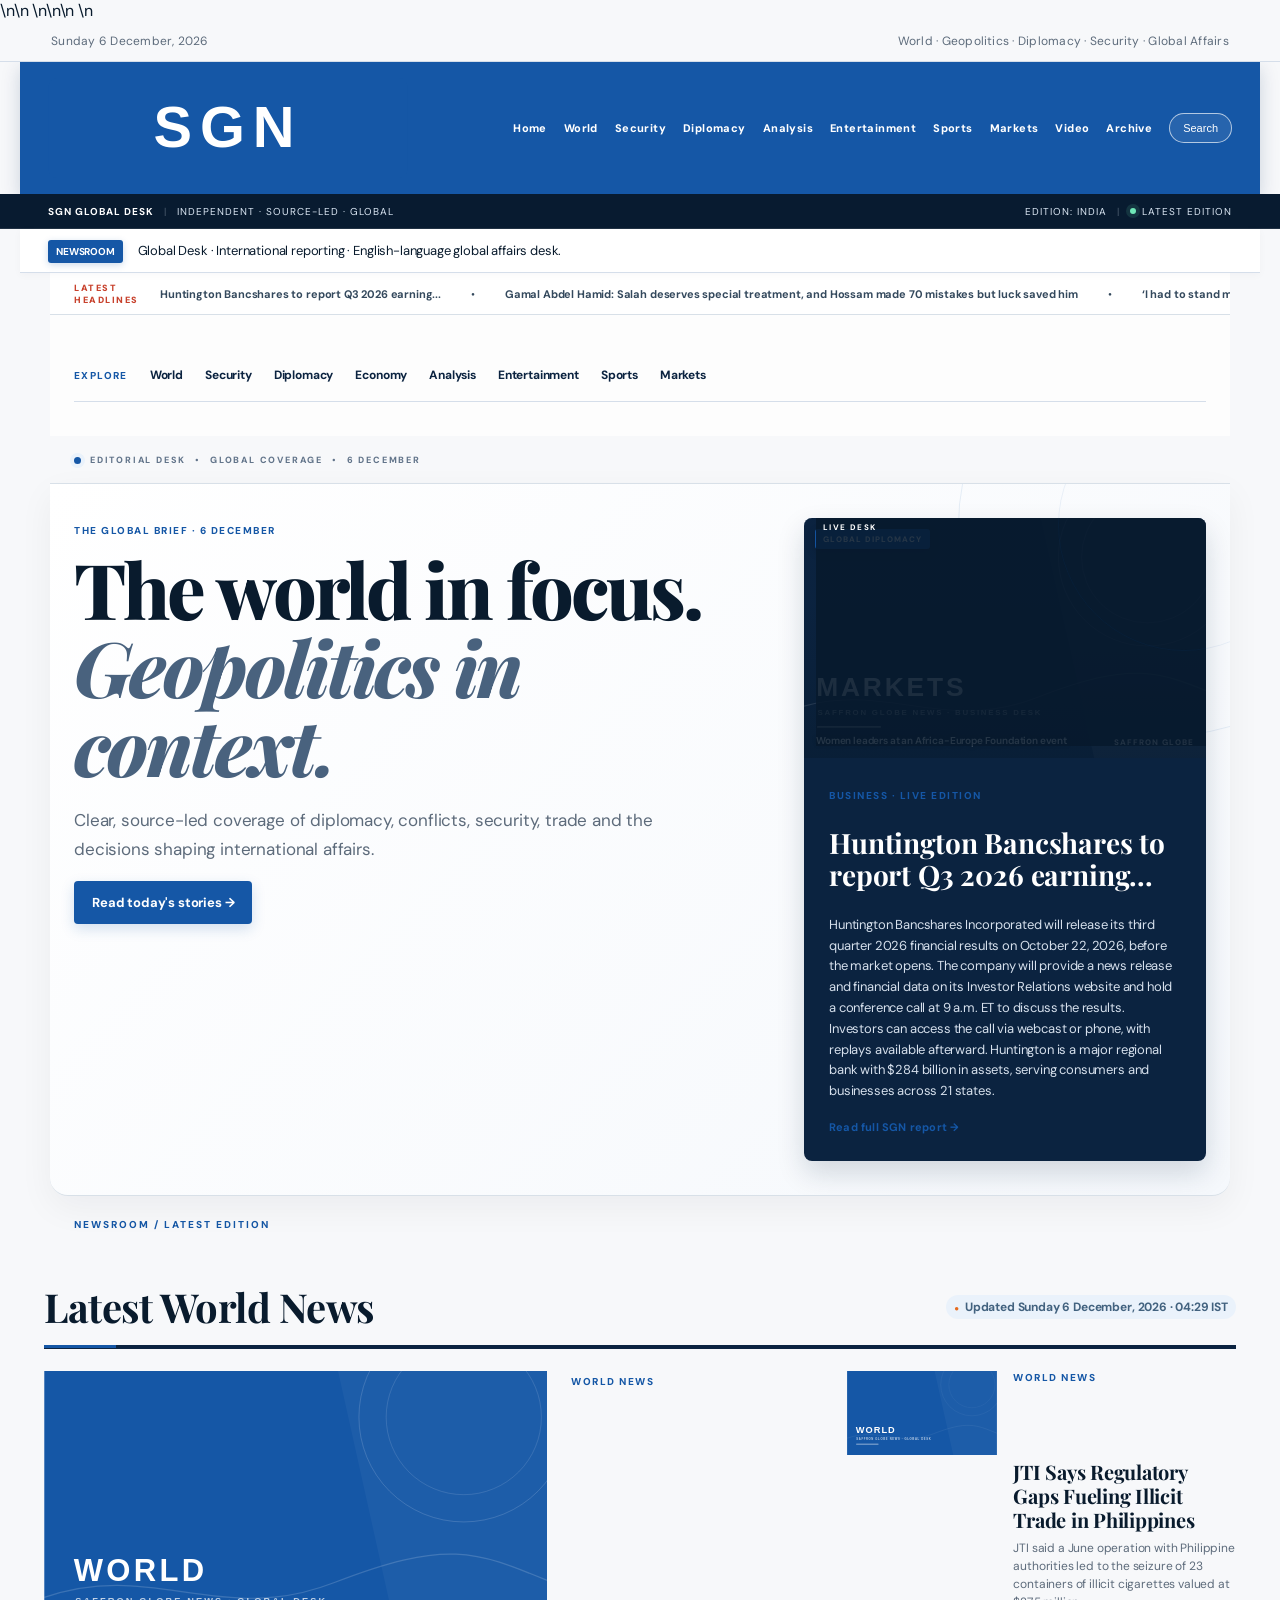
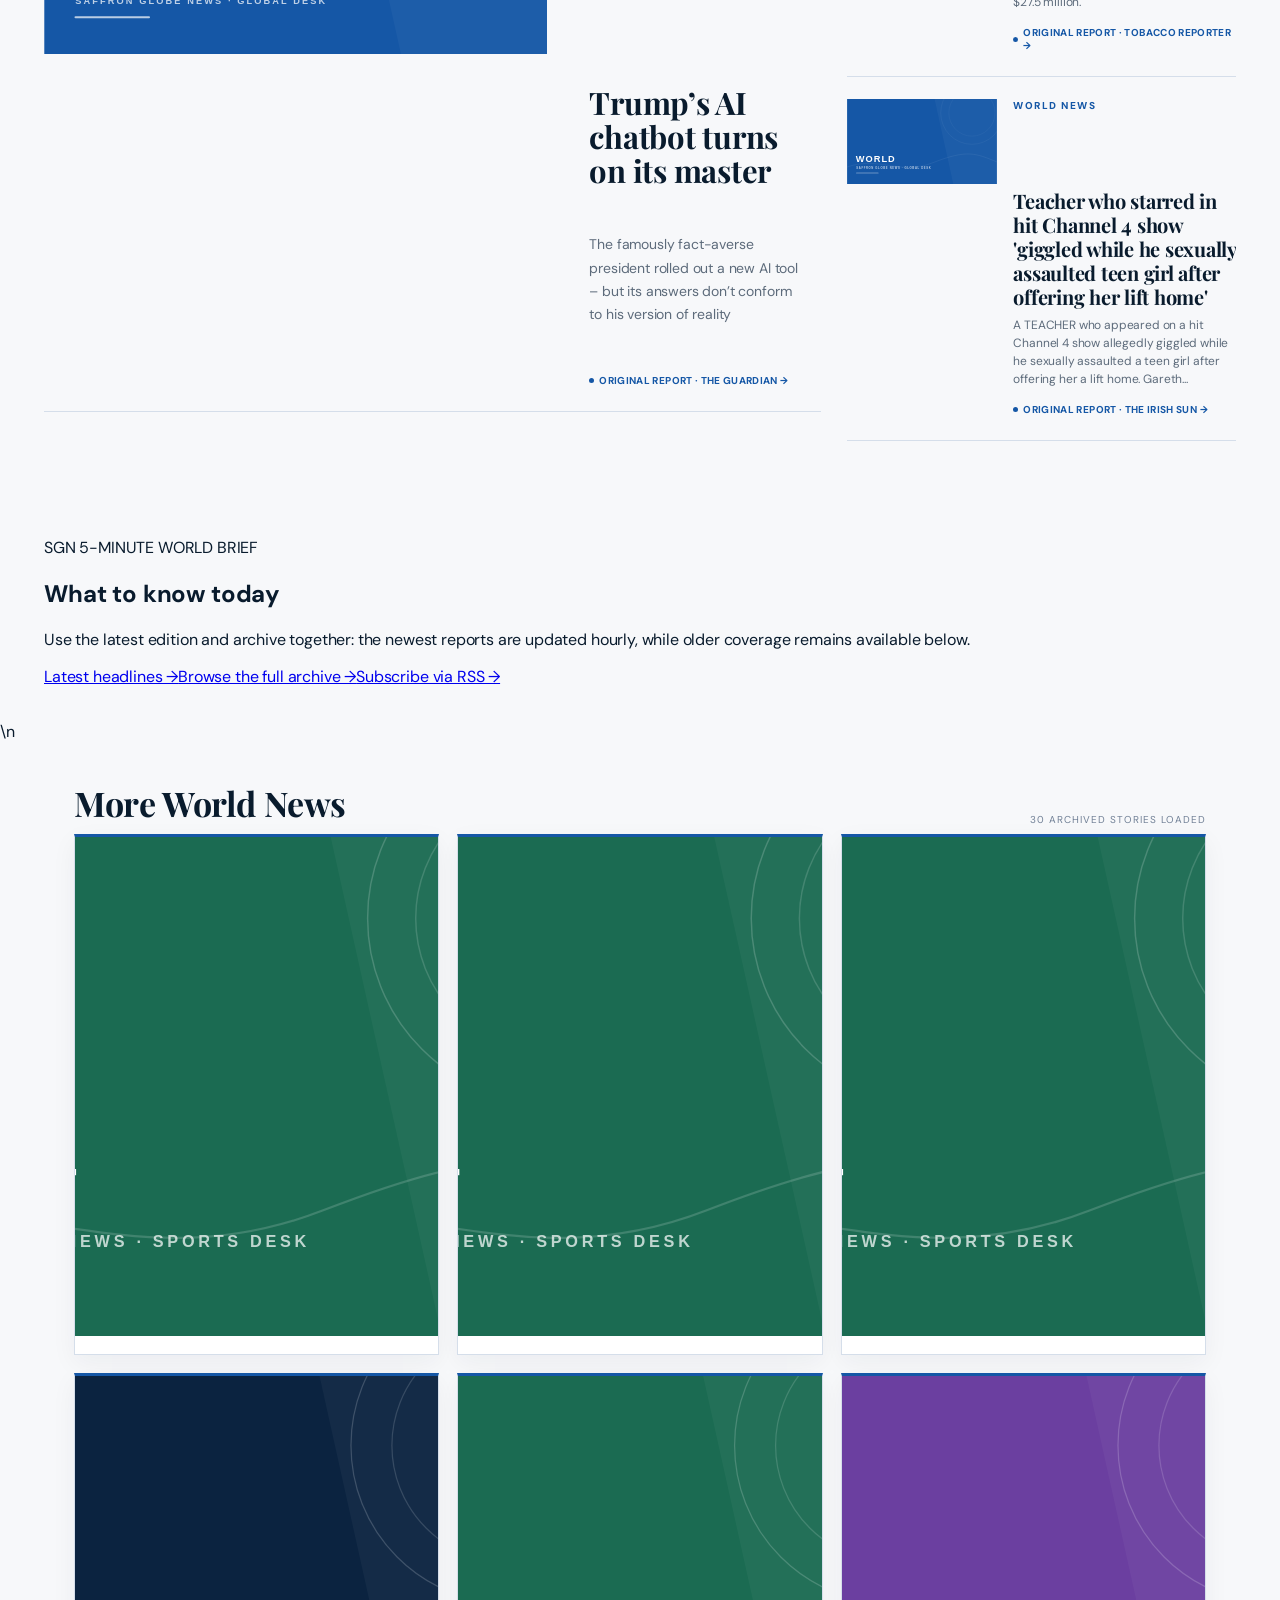
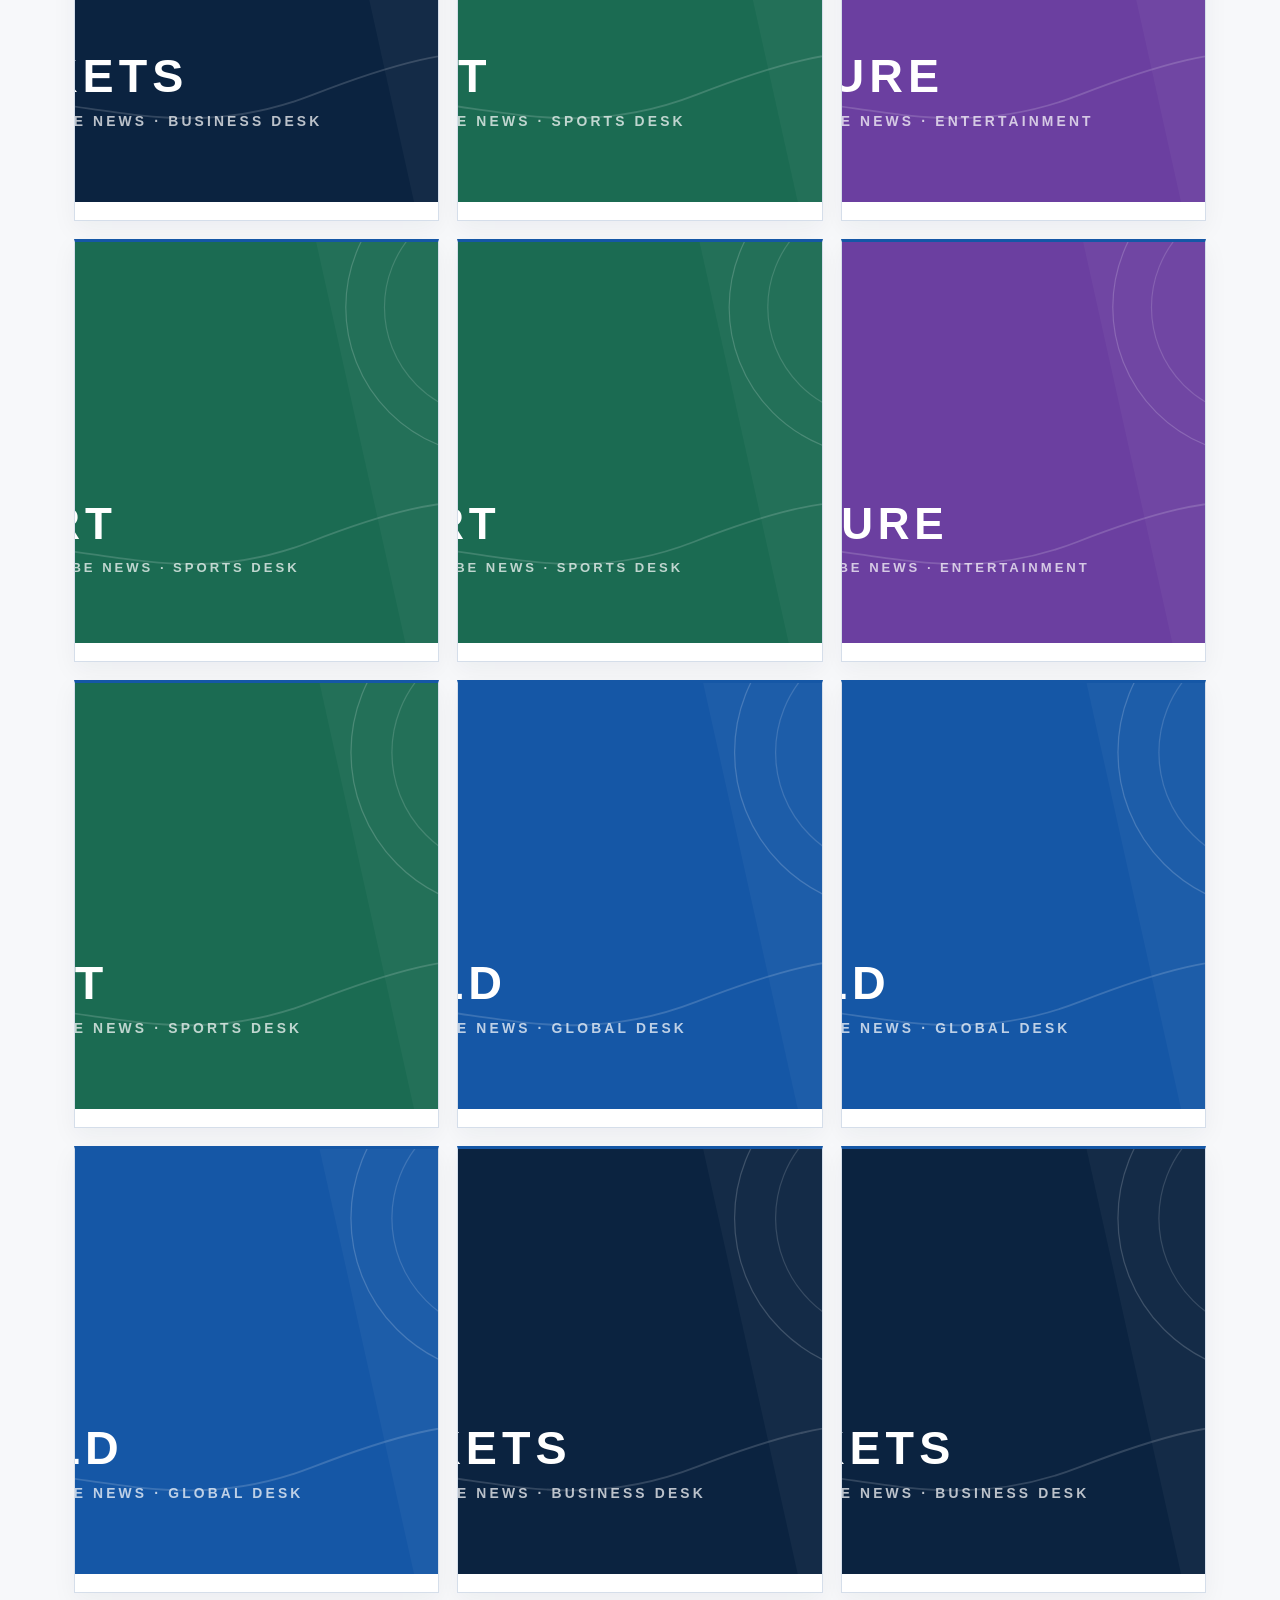
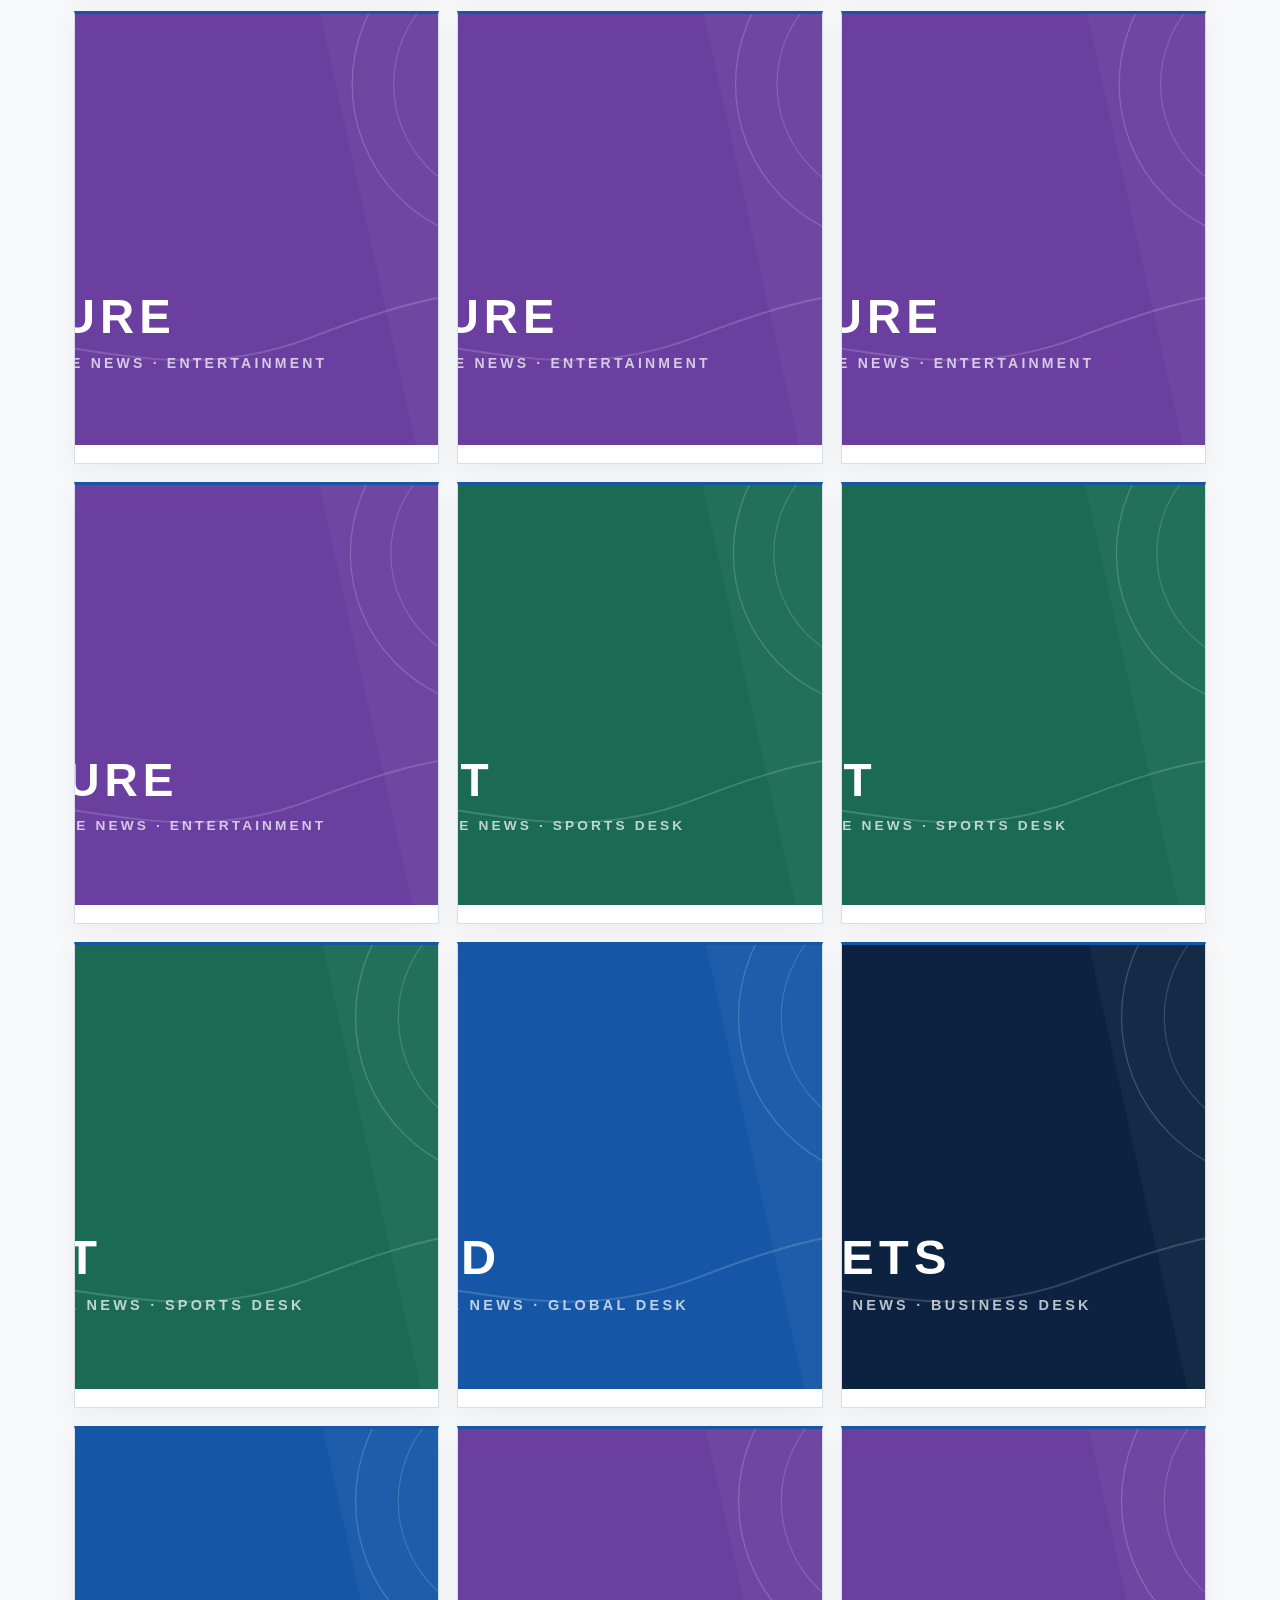
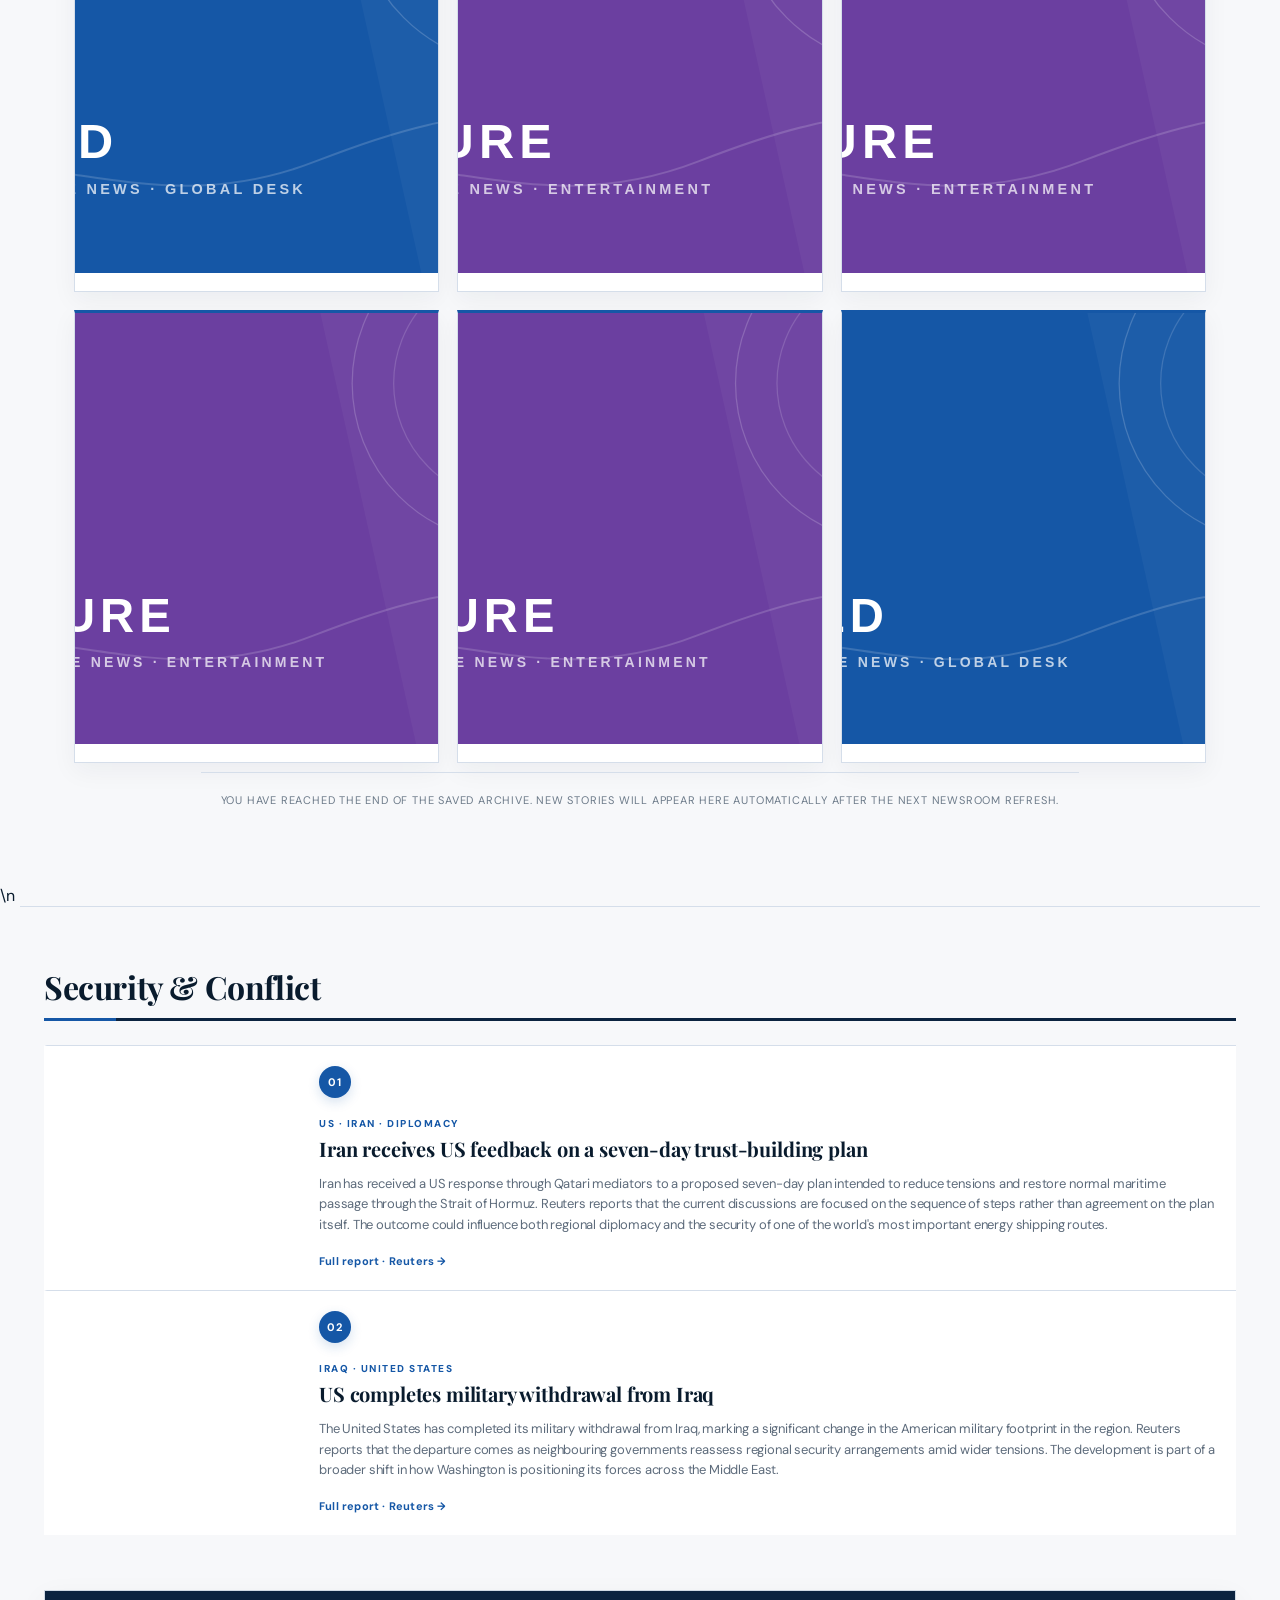
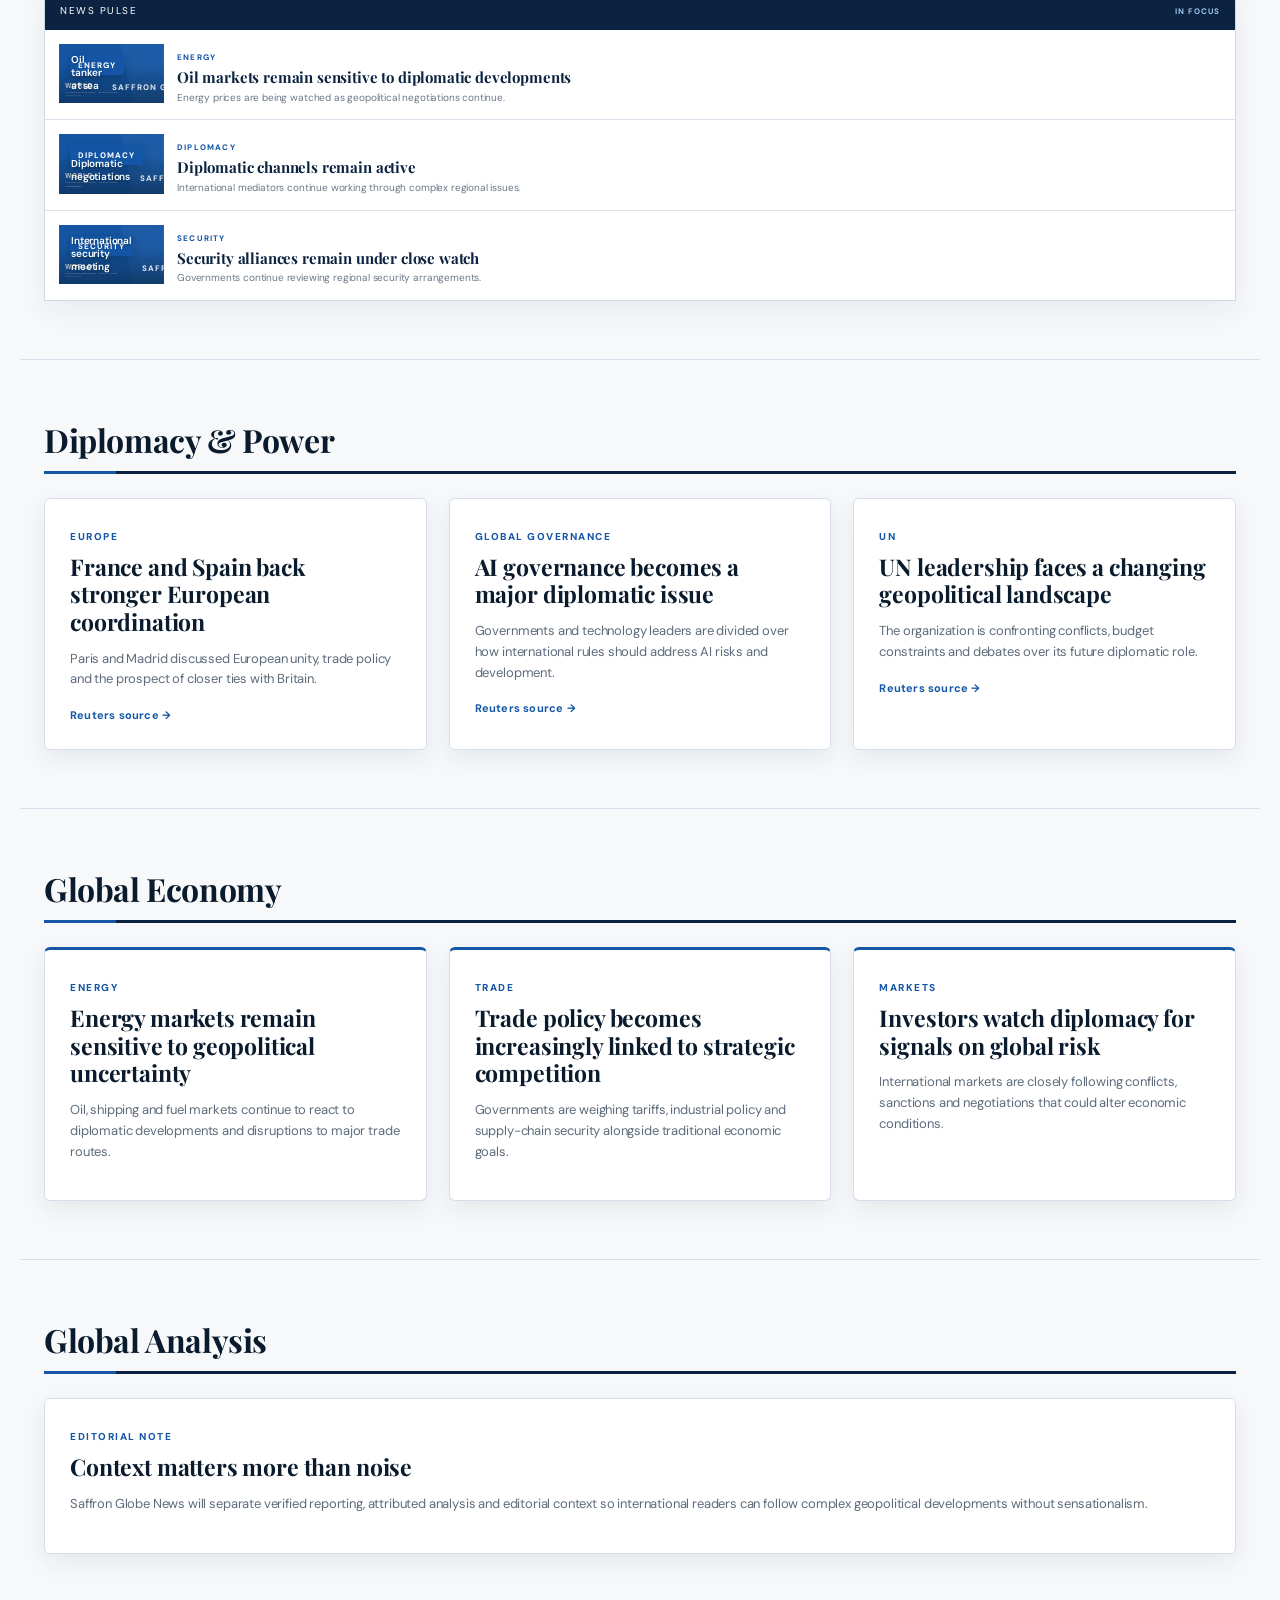
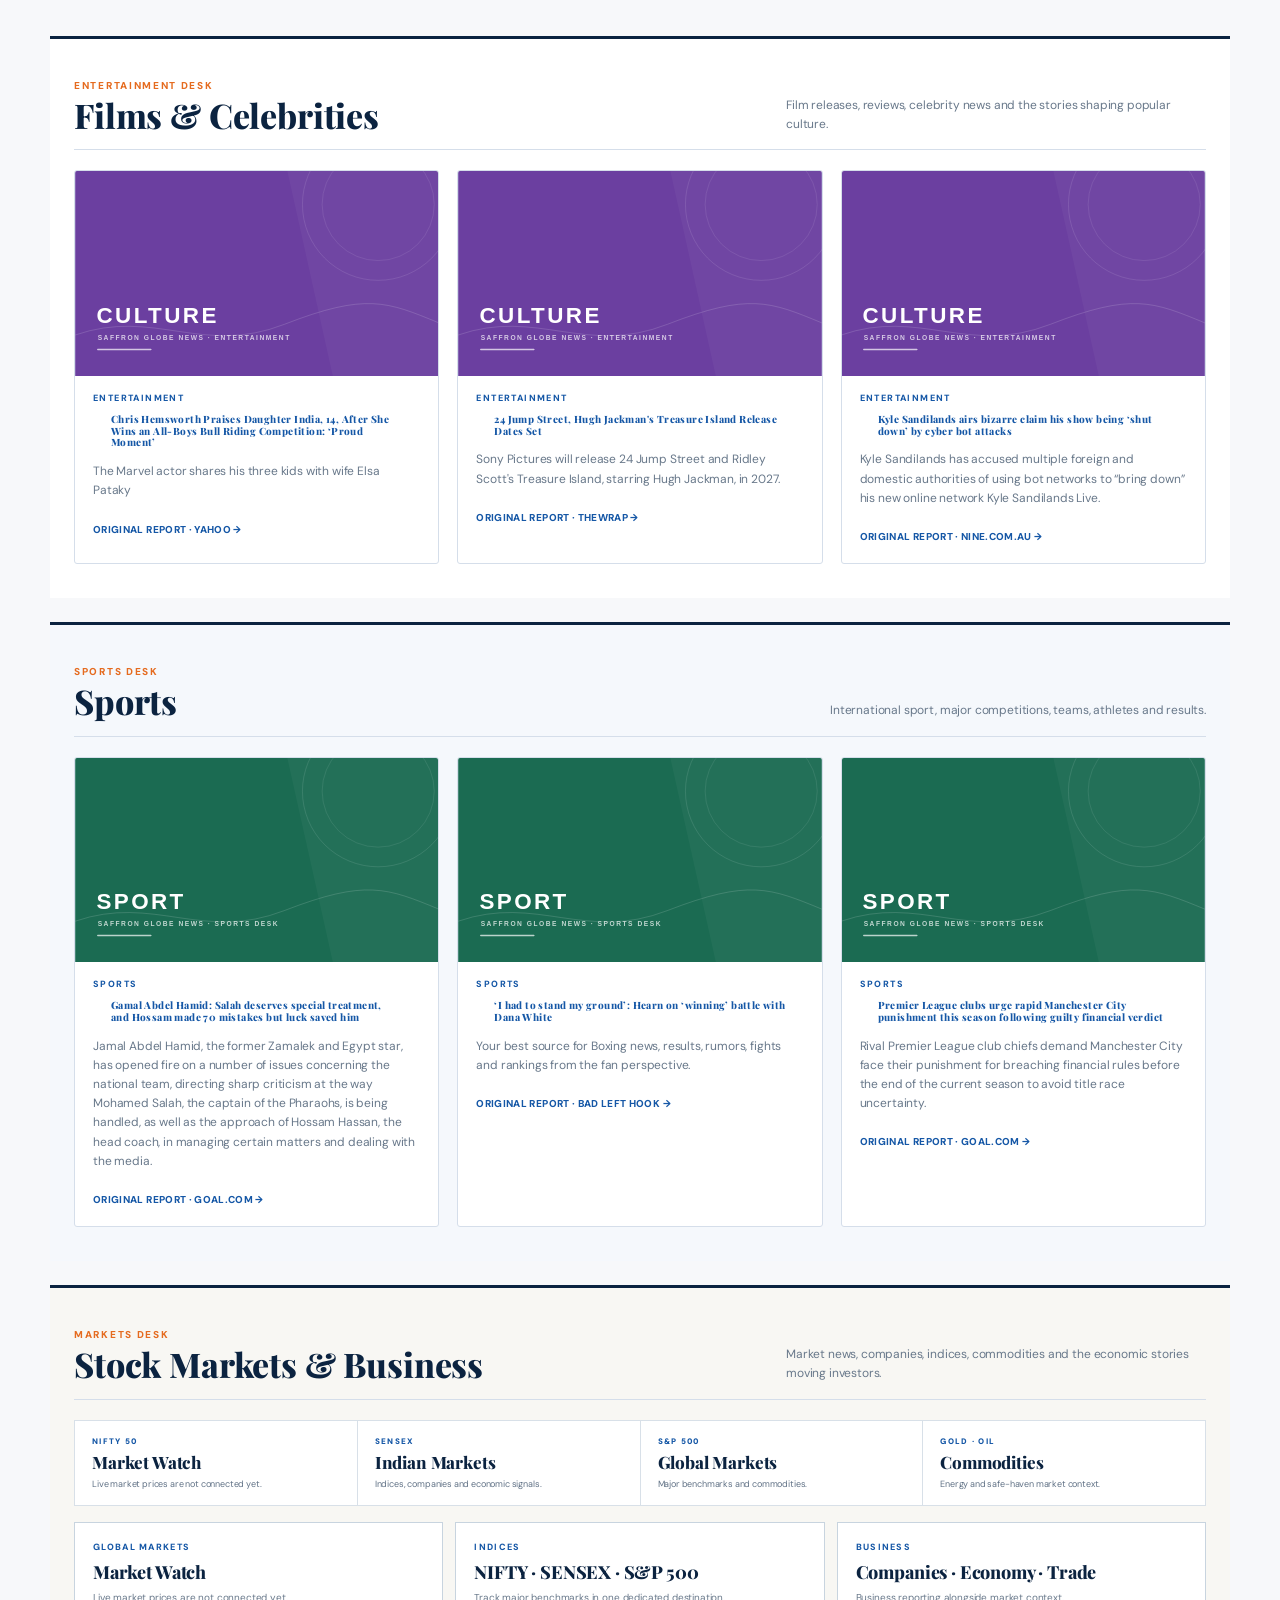
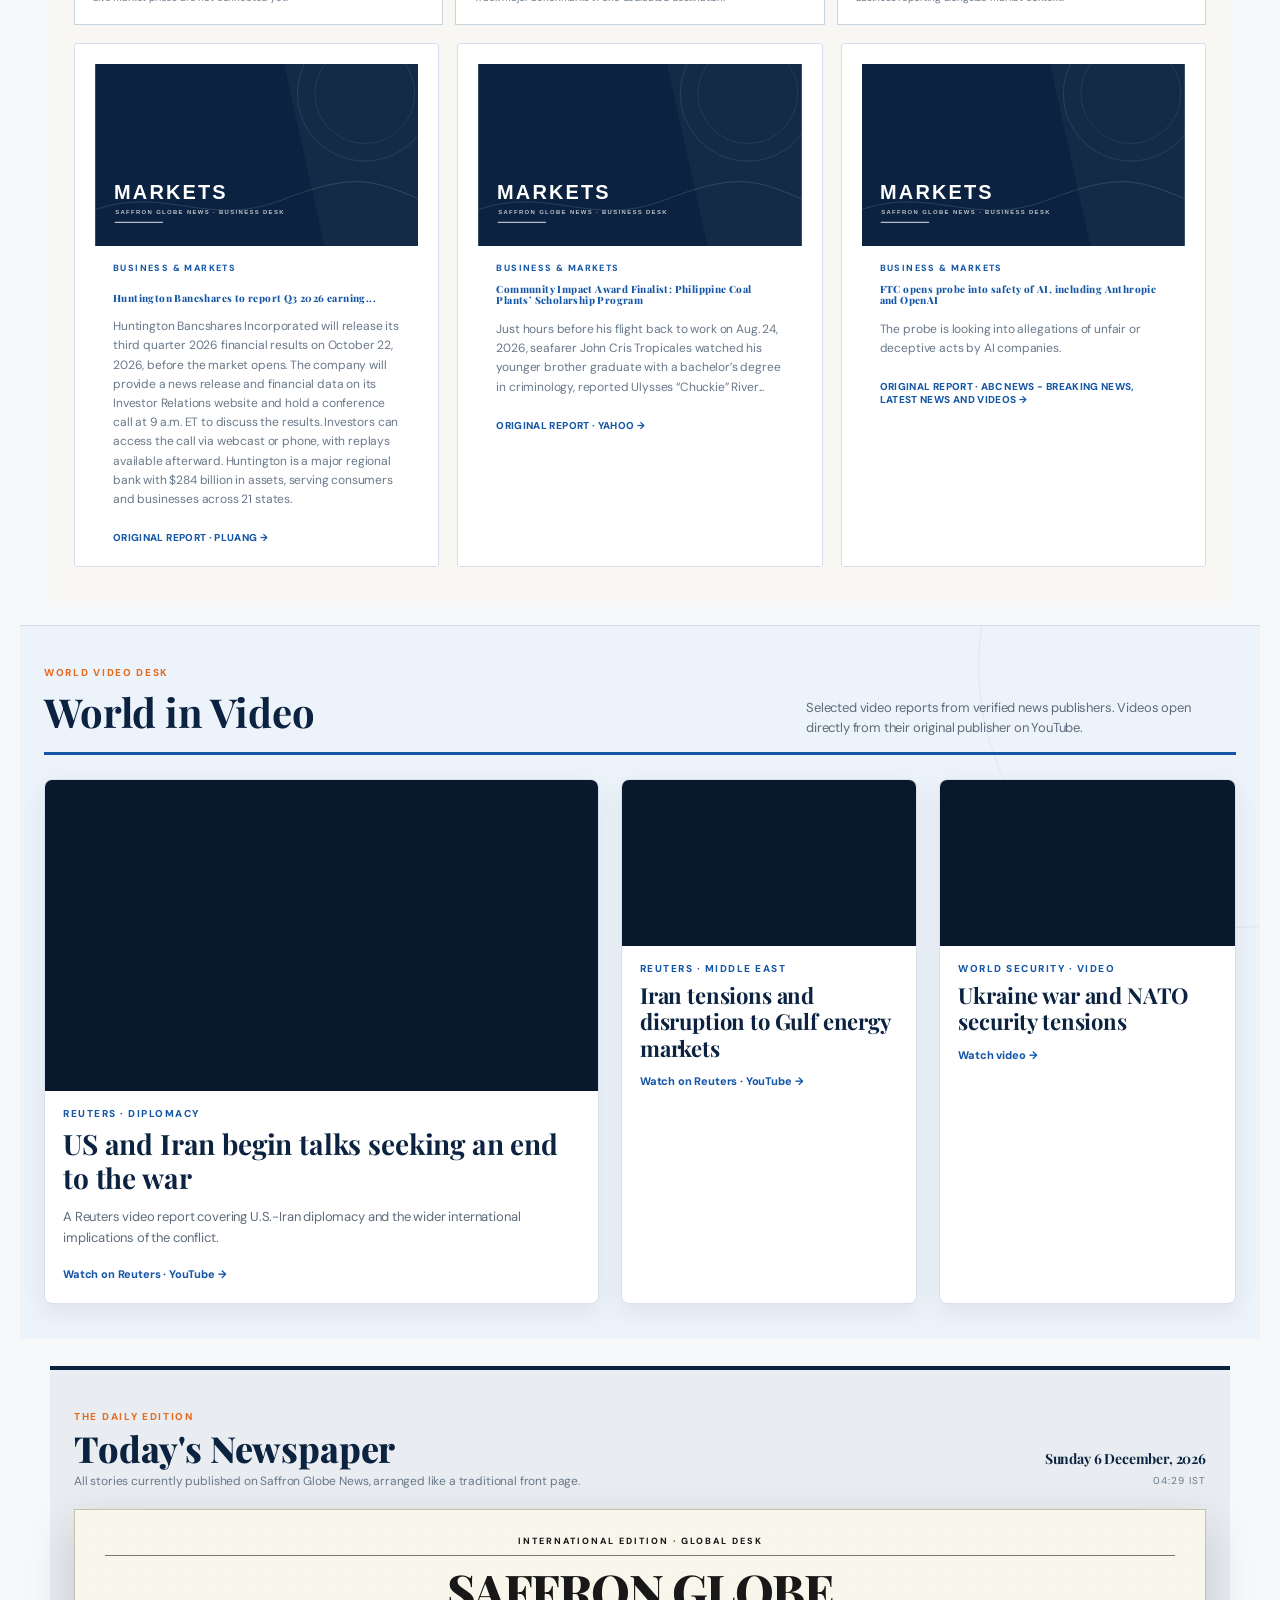
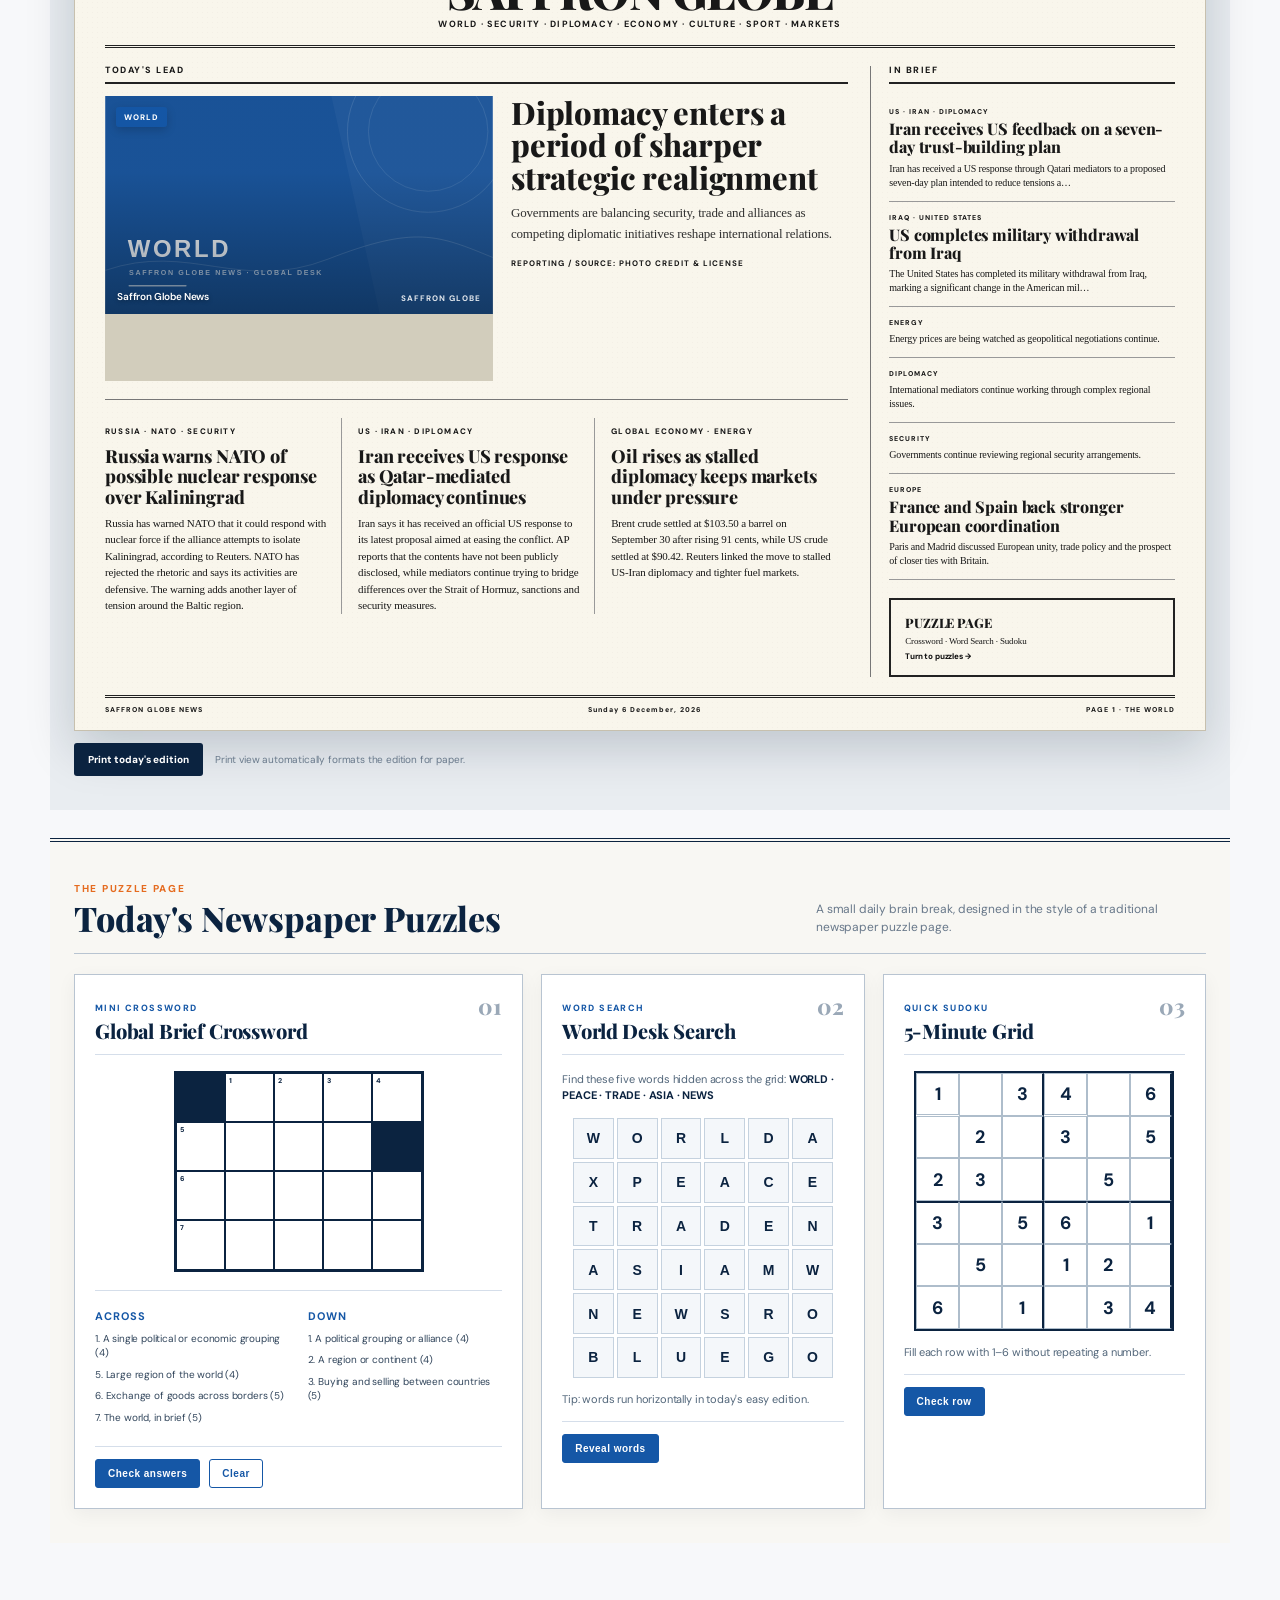
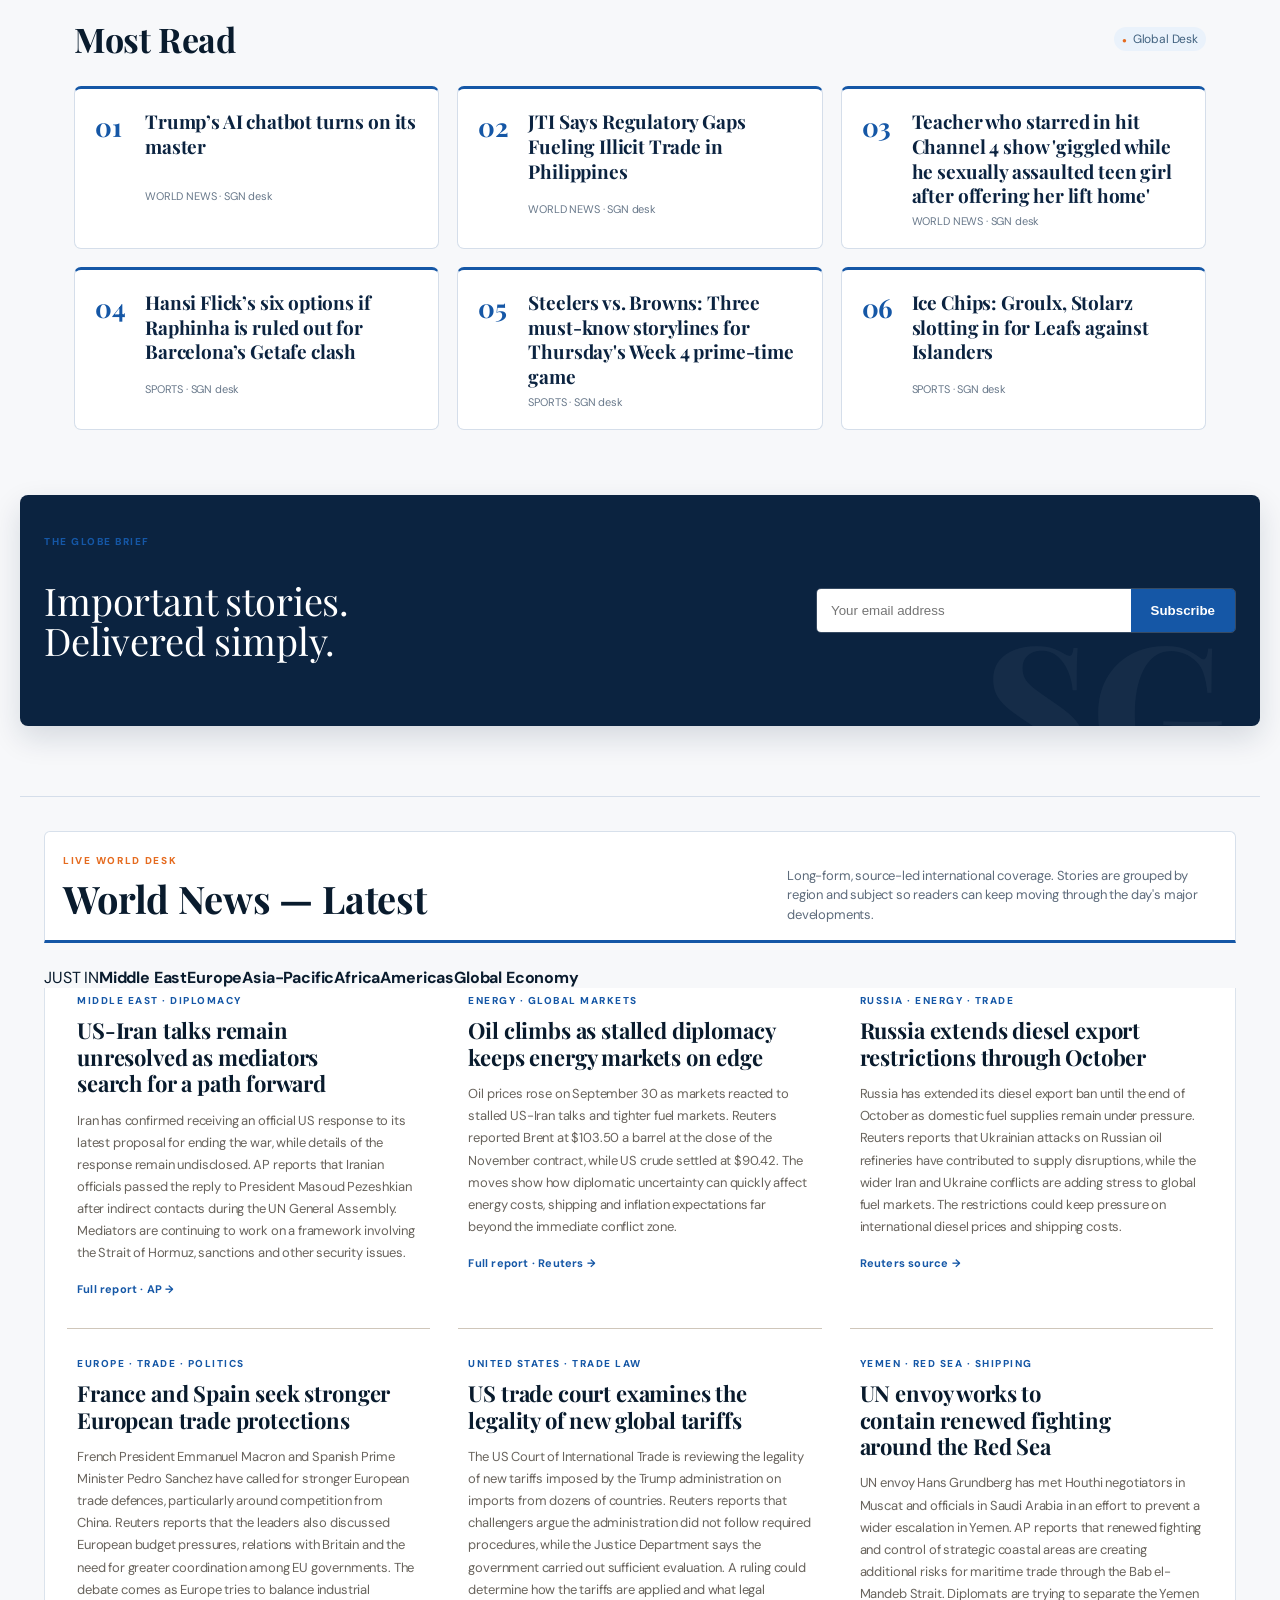
==== index.html @ de001ca2 "feat: add Google News follow and daily brief" ====
<!doctype html>
<html lang="en">
<head><meta charset="utf-8"><meta name="viewport" content="width=device-width,initial-scale=1">
<title>Saffron Globe News | Global Geopolitics</title>
<meta name="description" content="Saffron Globe News — global geopolitics, diplomacy, security and world affairs.">
<meta name="robots" content="index,follow,max-image-preview:large">\n<meta name="googlebot" content="index,follow,max-image-preview:large">\n<meta name="author" content="Saffron Globe News">
<link rel="canonical" href="https://parshantsharma29102005-hue.github.io/Saffron-globe-news/">
<meta property="og:type" content="website">
<meta property="og:title" content="Saffron Globe News | Global Affairs, Geopolitics & World News">
<meta property="og:description" content="Source-led coverage of world affairs, geopolitics, diplomacy, security, markets, sports and culture.">
<meta property="og:url" content="https://parshantsharma29102005-hue.github.io/Saffron-globe-news/">
<meta property="og:site_name" content="Saffron Globe News">
<meta name="twitter:card" content="summary_large_image">
<meta name="twitter:title" content="Saffron Globe News | Global Affairs, Geopolitics & World News">
<meta name="twitter:description" content="Source-led coverage of world affairs, geopolitics, diplomacy, security, markets, sports and culture.">\n<meta property="og:image" content="https://parshantsharma29102005-hue.github.io/Saffron-globe-news/news-world.svg">\n<meta name="twitter:image" content="https://parshantsharma29102005-hue.github.io/Saffron-globe-news/news-world.svg">\n<link rel="alternate" type="application/rss+xml" title="Saffron Globe News RSS" href="rss.xml">
<link rel="preconnect" href="https://fonts.googleapis.com"><link rel="preconnect" href="https://fonts.gstatic.com" crossorigin>
<link href="https://fonts.googleapis.com/css2?family=DM+Sans:wght@400;500;600;700&family=Playfair+Display:wght@600;700;800&display=swap" rel="stylesheet">
<link rel="stylesheet" href="style.css"><style>.site-brand{display:flex;align-items:center;gap:18px;text-decoration:none;color:inherit}.site-brand img{width:360px;height:auto;display:block;max-height:76px;object-fit:contain}.brand-tagline{display:none}@media(max-width:700px){.site-brand img{width:245px;max-height:58px}}</style><link rel="manifest" href="manifest.webmanifest">\n<script async src="https://news.google.com/swg/js/v1/publisher.js"></script><meta name="theme-color" content="#1557a6"><link rel="icon" type="image/svg+xml" href="favicon.svg"><link rel="apple-touch-icon" href="favicon.svg"><link rel="shortcut icon" href="favicon.svg">
<style>
.quick-topics{max-width:1180px;margin:0 auto;padding:0 24px}.topic-nav{display:flex;gap:22px;align-items:center;padding:13px 0;border-bottom:1px solid #d5deea;overflow:auto;white-space:nowrap}.topic-nav span{font-size:10px;font-weight:800;letter-spacing:1.4px;color:#1557a6}.topic-nav a{font-size:12px;font-weight:700;color:#0b2340;text-decoration:none}.topic-nav a:hover{color:#1557a6}.most-read{max-width:1180px!important;margin:0 auto 20px!important;padding:45px 24px!important}.most-read-grid{display:grid;grid-template-columns:repeat(3,1fr);gap:18px}.most-read-grid article{background:#fff;border:1px solid #d5deea;border-top:3px solid #1557a6;padding:20px;display:grid;grid-template-columns:38px 1fr;gap:6px 12px}.most-read-grid b{font:700 26px "Playfair Display",serif;color:#1557a6}.most-read-grid a{font:700 19px/1.3 "Playfair Display",serif;color:#0b2340;text-decoration:none}.most-read-grid a:hover{color:#1557a6}.most-read-grid span{grid-column:2;color:#68788a;font-size:11px}.economy-grid article{border-top:3px solid #1557a6}.read-time{display:inline-block;background:#eaf2fb;color:#42627f;padding:4px 8px;border-radius:12px;margin-left:8px;font-size:11px}@media(max-width:800px){.most-read-grid{grid-template-columns:1fr}.quick-topics{padding:0 18px}.most-read{padding:35px 18px!important}}
</style>
</head>
<body>
<div class="top"><span id="dateLine">Global Desk</span><span>World · Geopolitics · Diplomacy · Security · Global Affairs</span></div>
<header><a href="index.html" class="brand site-brand"><img src="saffron-globe-logo.svg" alt="Saffron Globe News"><span class="brand-tagline">The world in focus. Global affairs in context.</span></a><button id="menuBtn">☰</button>
<nav id="nav"><a href="#latest">Home</a><a href="#latest">World</a><a href="#security">Security</a><a href="#diplomacy">Diplomacy</a><a href="#analysis">Analysis</a><a href="#entertainment">Entertainment</a><a href="#sports">Sports</a><a href="#markets">Markets</a><a href="#videos">Video</a><a href="archive.html">Archive</a><button id="searchBtn" aria-label="Search stories">Search</button></nav></header>
<div class="editor-utility"><div class="utility-inner"><span><b>SGN GLOBAL DESK</b></span><span class="utility-sep">|</span><span>Independent · Source-led · Global</span><span class="utility-spacer"></span><span>Edition: India</span><span class="utility-sep">|</span><span class="utility-live"><i></i> Latest edition</span></div></div>
<div class="breaking"><b>NEWSROOM</b> Global Desk · International reporting · English-language global affairs desk.<button id="themeToggle" class="theme-toggle" type="button" aria-label="Switch to dark mode">◐</button></div>
<section class="live-rail" aria-label="Latest headlines"><div class="live-rail-label">LATEST HEADLINES</div><div class="live-rail-window"><div id="liveRailItems"><span>Loading latest headlines…</span></div></div></section>
<main>
<section class="quick-topics"><div class="topic-nav"><span>EXPLORE</span><a href="#latest">World</a><a href="#security">Security</a><a href="#diplomacy">Diplomacy</a><a href="#economy">Economy</a><a href="#analysis">Analysis</a><a href="#entertainment">Entertainment</a><a href="#sports">Sports</a><a href="#markets">Markets</a></div></section>

<div class="hero-status"><span class="hero-status-dot"></span><span>EDITORIAL DESK</span><span>•</span><span>GLOBAL COVERAGE</span><span>•</span><span class="site-date-short"></span></div>
<section class="hero editorial-hero"><div class="hero-intro"><label>THE GLOBAL BRIEF · <span class="site-date-short"></span></label><h1>The world in focus.<br><em>Geopolitics in context.</em></h1><p>Clear, source-led coverage of diplomacy, conflicts, security, trade and the decisions shaping international affairs.</p><a class="btn" href="#latest">Read today's stories →</a></div>
<article class="feature"><div class="visual"><img src="https://commons.wikimedia.org/wiki/Special:Redirect/file/Rebeca_Grynspan_joins_women_leaders_at_Africa-Europe_Foundation_event_ahead_of_7th_AU-EU_Summit.jpg" alt="Women leaders at an Africa-Europe Foundation event"></div><div><label>GLOBAL DIPLOMACY · FILE PHOTO</label><h2>Diplomacy enters a period of sharper strategic realignment</h2><p>Governments are balancing security, trade and alliances as competing diplomatic initiatives reshape international relations.</p><a class="source" href="https://commons.wikimedia.org/wiki/File:Rebeca_Grynspan_joins_women_leaders_at_Africa-Europe_Foundation_event_ahead_of_7th_AU-EU_Summit.jpg" target="_blank" rel="noopener">Photo credit & license →</a></div></article></section>

<div class="section-kicker">NEWSROOM / LATEST EDITION</div>
<section id="latest" aria-labelledby="latest-heading"><div class="head"><h2 id="latest-heading">Latest World News</h2><span class="updated">Updated <span class="site-date"></span> · <span class="site-time"></span></span></div><div class="cards">
<article><img class="thumbimg" src="https://commons.wikimedia.org/wiki/Special:Redirect/file/NATO_Secretary_General_Stoltenberg_Greets_Secretary_Tillerson_at_NATO_Headquarters_%2838853828431%29.jpg" alt="International diplomacy event"><label>RUSSIA · NATO · SECURITY</label><h3>Russia warns NATO of possible nuclear response over Kaliningrad</h3><p>Russia has warned NATO that it could respond with nuclear force if the alliance attempts to isolate Kaliningrad, according to Reuters. NATO has rejected the rhetoric and says its activities are defensive. The warning adds another layer of tension around the Baltic region.</p><a class="source" href="https://www.reuters.com/business/aerospace-defense/russia-issues-nuclear-warning-nato-tensions-rise-baltic-2026-09-30/" target="_blank" rel="noopener">Reuters source →</a></article>
<article><img class="thumbimg" src="https://commons.wikimedia.org/wiki/Special:Redirect/file/U.S._Nuclear_Negotiations_With_Iran.jpg" alt="International summit"><label>US · IRAN · DIPLOMACY</label><h3>Iran receives US response as Qatar-mediated diplomacy continues</h3><p>Iran says it has received an official US response to its latest proposal aimed at easing the conflict. AP reports that the contents have not been publicly disclosed, while mediators continue trying to bridge differences over the Strait of Hormuz, sanctions and security measures.</p><a class="source" href="https://apnews.com/article/2c42d71d8a4be3443147cd65a6ee9193" target="_blank" rel="noopener">Full report · AP →</a></article>
<article><img class="thumbimg" src="https://commons.wikimedia.org/wiki/Special:Redirect/file/Oil_Tanker_ship.jpg" alt="Women leaders at an international summit"><label>GLOBAL ECONOMY · ENERGY</label><h3>Oil rises as stalled diplomacy keeps markets under pressure</h3><p>Brent crude settled at $103.50 a barrel on September 30 after rising 91 cents, while US crude settled at $90.42. Reuters linked the move to stalled US-Iran diplomacy and tighter fuel markets.</p><a class="source" href="https://www.reuters.com/business/energy/oil-climbs-after-trump-denies-he-is-willing-ease-sanctions-iran-2026-09-30/" target="_blank" rel="noopener">Reuters source →</a></article>
</div></section>

<section class="daily-brief" aria-labelledby="daily-brief-heading"><div class="daily-brief-label">SGN 5-MINUTE WORLD BRIEF</div><h2 id="daily-brief-heading">What to know today</h2><p>Use the latest edition and archive together: the newest reports are updated hourly, while older coverage remains available below.</p><div class="brief-links"><a href="#latest">Latest headlines →</a><a href="archive.html">Browse the full archive →</a><a href="rss.xml">Subscribe via RSS →</a></div></section>\n<section id="archiveFeed"><div class="head"><h2 id="archive-heading">More World News</h2><span id="archiveStatus">Loading more stories…</span></div><div id="archiveGrid" class="archive-grid"></div><div id="archiveSentinel" class="archive-sentinel">Loading more stories…</div></section>\n<section id="security" class="split"><div><div class="head"><h2>Security & Conflict</h2></div><div class="list">
<article><b>01</b><div><label>US · IRAN · DIPLOMACY</label><h3>Iran receives US feedback on a seven-day trust-building plan</h3><p>Iran has received a US response through Qatari mediators to a proposed seven-day plan intended to reduce tensions and restore normal maritime passage through the Strait of Hormuz. Reuters reports that the current discussions are focused on the sequence of steps rather than agreement on the plan itself. The outcome could influence both regional diplomacy and the security of one of the world's most important energy shipping routes.</p><a class="source" href="https://www.reuters.com/world/middle-east/iran-receives-us-feedback-seven-day-trust-building-plan-2026-09-30/" target="_blank" rel="noopener">Full report · Reuters →</a></div></article>
<article><b>02</b><div><label>IRAQ · UNITED STATES</label><h3>US completes military withdrawal from Iraq</h3><p>The United States has completed its military withdrawal from Iraq, marking a significant change in the American military footprint in the region. Reuters reports that the departure comes as neighbouring governments reassess regional security arrangements amid wider tensions. The development is part of a broader shift in how Washington is positioning its forces across the Middle East.</p><a class="source" href="https://www.reuters.com/world/us-forces-exit-iraq-emboldening-irans-proxies-islamic-state-2026-09-30/" target="_blank" rel="noopener">Full report · Reuters →</a></div></article>
</div></div><aside class="news-pulse"><div class="pulse-head"><span>NEWS PULSE</span><b>IN FOCUS</b></div>
<article><img src="https://commons.wikimedia.org/wiki/Special:Redirect/file/Oil_Tanker_ship.jpg" alt="Oil tanker at sea"><div><label>ENERGY</label><h4>Oil markets remain sensitive to diplomatic developments</h4><p>Energy prices are being watched as geopolitical negotiations continue.</p></div></article>
<article><img src="https://commons.wikimedia.org/wiki/Special:Redirect/file/U.S._Nuclear_Negotiations_With_Iran.jpg" alt="Diplomatic negotiations"><div><label>DIPLOMACY</label><h4>Diplomatic channels remain active</h4><p>International mediators continue working through complex regional issues.</p></div></article>
<article><img src="https://commons.wikimedia.org/wiki/Special:Redirect/file/NATO_Secretary_General_Stoltenberg_Greets_Secretary_Tillerson_at_NATO_Headquarters_%2838853828431%29.jpg" alt="International security meeting"><div><label>SECURITY</label><h4>Security alliances remain under close watch</h4><p>Governments continue reviewing regional security arrangements.</p></div></article>
</aside></section>

<section id="diplomacy"><div class="head"><h2>Diplomacy & Power</h2></div><div class="business">
<article><label>EUROPE</label><h3>France and Spain back stronger European coordination</h3><p>Paris and Madrid discussed European unity, trade policy and the prospect of closer ties with Britain.</p><a class="source" href="https://www.reuters.com/world/china/spain-france-align-welcoming-uk-back-eu-strengthening-china-trade-defences-2026-09-30/" target="_blank" rel="noopener">Reuters source →</a></article>
<article><label>GLOBAL GOVERNANCE</label><h3>AI governance becomes a major diplomatic issue</h3><p>Governments and technology leaders are divided over how international rules should address AI risks and development.</p><a class="source" href="https://www.reuters.com/sustainability/tech-world-leaders-split-over-ai-2026-09-24/" target="_blank" rel="noopener">Reuters source →</a></article>
<article><label>UN</label><h3>UN leadership faces a changing geopolitical landscape</h3><p>The organization is confronting conflicts, budget constraints and debates over its future diplomatic role.</p><a class="source" href="https://www.reuters.com/world/americas/six-big-takeaways-turbulent-week-un-diplomacy-2026-09-26/" target="_blank" rel="noopener">Reuters source →</a></article>
</div></section>
<section id="economy"><div class="head"><h2>Global Economy</h2></div><div class="business economy-grid"><article><label>ENERGY</label><h3>Energy markets remain sensitive to geopolitical uncertainty</h3><p>Oil, shipping and fuel markets continue to react to diplomatic developments and disruptions to major trade routes.</p></article><article><label>TRADE</label><h3>Trade policy becomes increasingly linked to strategic competition</h3><p>Governments are weighing tariffs, industrial policy and supply-chain security alongside traditional economic goals.</p></article><article><label>MARKETS</label><h3>Investors watch diplomacy for signals on global risk</h3><p>International markets are closely following conflicts, sanctions and negotiations that could alter economic conditions.</p></article></div></section>
<section id="analysis"><div class="head"><h2>Global Analysis</h2></div><div class="sportnote"><label>EDITORIAL NOTE</label><h3>Context matters more than noise</h3><p>Saffron Globe News will separate verified reporting, attributed analysis and editorial context so international readers can follow complex geopolitical developments without sensationalism.</p></div></section>

<section id="entertainment" class="choice-desk entertainment-desk">
  <div class="choice-head"><div><span class="eyebrow">ENTERTAINMENT DESK</span><h2>Films & Celebrities</h2></div><p>Film releases, reviews, celebrity news and the stories shaping popular culture.</p></div>
  <div class="choice-grid">
    <article><div class="choice-image"><img src="https://images.unsplash.com/photo-1489599849927-2ee91cede3ba?auto=format&fit=crop&w=1000&q=80" alt="Cinema screen and film theatre"></div><label>FILMS · CINEMA</label><h3>What's new in cinema: releases, trailers and the stories behind the screen</h3><p>A dedicated place for film news, major releases, festival coverage and cinema culture.</p><a href="#entertainment">Explore Films →</a></article>
    <article><div class="choice-image"><img src="https://images.unsplash.com/photo-1516280440614-37939bbacd81?auto=format&fit=crop&w=1000&q=80" alt="Celebrity microphone and stage"></div><label>CELEBRITIES</label><h3>Celebrity desk: interviews, appearances and entertainment industry news</h3><p>Follow notable public appearances, interviews, career moves and entertainment events.</p><a href="#entertainment">Explore Celebrities →</a></article>
    <article><div class="choice-image"><img src="https://images.unsplash.com/photo-1485846234645-a62644f84728?auto=format&fit=crop&w=1000&q=80" alt="Movie production set"></div><label>REVIEWS & CULTURE</label><h3>Reviews, culture and the ideas influencing modern entertainment</h3><p>Coverage can expand into reviews, cinema culture, streaming and major entertainment trends.</p><a href="#entertainment">Explore Culture →</a></article>
  </div>
</section>

<section id="sports" class="choice-desk sports-desk">
  <div class="choice-head"><div><span class="eyebrow">SPORTS DESK</span><h2>Sports</h2></div><p>International sport, major competitions, teams, athletes and results.</p></div>
  <div class="choice-grid">
    <article><div class="choice-image"><img src="https://images.unsplash.com/photo-1461896836934-ffe607ba8211?auto=format&fit=crop&w=1000&q=80" alt="Athletics stadium"></div><label>GLOBAL SPORT</label><h3>World sport: the competitions and moments attracting global attention</h3><p>Build dedicated coverage for football, cricket, tennis, athletics and major international events.</p><a href="#sports">Explore Sports →</a></article>
    <article><div class="choice-image"><img src="https://images.unsplash.com/photo-1540747913346-19e32dc3e97e?auto=format&fit=crop&w=1000&q=80" alt="Cricket stadium"></div><label>CRICKET</label><h3>Cricket desk: matches, tournaments, players and international updates</h3><p>A focused destination for cricket readers, with room for scores, fixtures and stories.</p><a href="#sports">Explore Cricket →</a></article>
    <article><div class="choice-image"><img src="https://images.unsplash.com/photo-1554068865-24cecd4e34b8?auto=format&fit=crop&w=1000&q=80" alt="Tennis court"></div><label>FOOTBALL · TENNIS · MORE</label><h3>Follow your sport with dedicated topic coverage</h3><p>Separate sport categories make it easier for readers to jump directly to the competitions they follow.</p><a href="#sports">Explore More Sports →</a></article>
  </div>
</section>

<section id="markets" class="choice-desk markets-desk">
  <div class="choice-head"><div><span class="eyebrow">MARKETS DESK</span><h2>Stock Markets & Business</h2></div><p>Market news, companies, indices, commodities and the economic stories moving investors.</p></div>
  <div class="market-ticker" aria-label="Market watch">
  <div><span>NIFTY 50</span><strong>Market Watch</strong><small>Live market prices are not connected yet.</small></div>
  <div><span>SENSEX</span><strong>Indian Markets</strong><small>Indices, companies and economic signals.</small></div>
  <div><span>S&amp;P 500</span><strong>Global Markets</strong><small>Major benchmarks and commodities.</small></div>
  <div><span>GOLD · OIL</span><strong>Commodities</strong><small>Energy and safe-haven market context.</small></div>
</div>
<div class="market-strip">
    <div><span>GLOBAL MARKETS</span><strong>Market Watch</strong><small>Live market prices are not connected yet.</small></div>
    <div><span>INDICES</span><strong>NIFTY · SENSEX · S&amp;P 500</strong><small>Track major benchmarks in one dedicated destination.</small></div>
    <div><span>BUSINESS</span><strong>Companies · Economy · Trade</strong><small>Business reporting alongside market context.</small></div>
  </div>
  <div class="choice-grid market-cards">
    <article><label>STOCKS</label><h3>Stocks & companies</h3><p>Company results, corporate developments, sector news and market-moving events.</p><a href="#markets">Explore Stocks →</a></article>
    <article><label>MARKETS</label><h3>Indices & commodities</h3><p>Follow major indices, oil, gold, currencies and other global market indicators.</p><a href="#markets">Explore Markets →</a></article>
    <article><label>PERSONAL FINANCE</label><h3>Money & investing</h3><p>Explain financial developments in clear language, with data and risk information clearly separated.</p><a href="#markets">Explore Money →</a></article>
  </div>
</section>

<section id="videos" class="video-desk">
  <div class="video-head">
    <div><span class="eyebrow">WORLD VIDEO DESK</span><h2>World in Video</h2></div>
    <p>Selected video reports from verified news publishers. Videos open directly from their original publisher on YouTube.</p>
  </div>
  <div class="video-grid">
    <article class="video-feature">
      <div class="video-frame"><iframe src="https://www.youtube.com/embed/RE3NuIRUDvU?rel=0" title="US and Iran begin talks seeking an end to six-week war — Reuters" loading="lazy" allow="accelerometer; autoplay; clipboard-write; encrypted-media; gyroscope; picture-in-picture; web-share" allowfullscreen></iframe></div>
      <label>REUTERS · DIPLOMACY</label>
      <h3>US and Iran begin talks seeking an end to the war</h3>
      <p>A Reuters video report covering U.S.-Iran diplomacy and the wider international implications of the conflict.</p>
      <a class="video-link" href="https://www.youtube.com/watch?v=RE3NuIRUDvU" target="_blank" rel="noopener">Watch on Reuters · YouTube →</a>
    </article>
    <article class="video-card">
      <div class="video-frame"><iframe src="https://www.youtube.com/embed/1IJ8KqDAvRo?rel=0" title="Iran warns it may target US hideouts in UAE — Reuters" loading="lazy" allow="accelerometer; autoplay; clipboard-write; encrypted-media; gyroscope; picture-in-picture; web-share" allowfullscreen></iframe></div>
      <label>REUTERS · MIDDLE EAST</label>
      <h3>Iran tensions and disruption to Gulf energy markets</h3>
      <a class="video-link" href="https://www.youtube.com/watch?v=1IJ8KqDAvRo" target="_blank" rel="noopener">Watch on Reuters · YouTube →</a>
    </article>
    <article class="video-card">
      <div class="video-frame"><iframe src="https://www.youtube.com/embed/kFMChUDL23s?rel=0" title="Ukraine and NATO security tensions — video report" loading="lazy" allow="accelerometer; autoplay; clipboard-write; encrypted-media; gyroscope; picture-in-picture; web-share" allowfullscreen></iframe></div>
      <label>WORLD SECURITY · VIDEO</label>
      <h3>Ukraine war and NATO security tensions</h3>
      <a class="video-link" href="https://www.youtube.com/watch?v=kFMChUDL23s" target="_blank" rel="noopener">Watch video →</a>
    </article>
  </div>
</section>

<section id="todayspaper" class="todays-paper">
  <div class="paper-toolbar">
    <div><span class="eyebrow">THE DAILY EDITION</span><h2>Today's Newspaper</h2><p>All stories currently published on Saffron Globe News, arranged like a traditional front page.</p></div>
    <div class="paper-date"><strong class="site-date"></strong><span class="site-time"></span></div>
  </div>
  <div class="paper-sheet" id="dailyPaper">
    <div class="paper-masthead">
      <div class="paper-kicker">INTERNATIONAL EDITION · GLOBAL DESK</div>
      <div class="paper-name">SAFFRON GLOBE</div>
      <div class="paper-sub">World · Security · Diplomacy · Economy · Culture · Sport · Markets</div>
    </div>
    <div class="paper-rule"></div>
    <div class="paper-layout">
      <div class="paper-main">
        <div class="paper-label">TODAY'S LEAD</div>
        <article class="paper-lead"><div class="paper-photo"><img alt=""></div><div><h3></h3><p></p><span class="paper-source"></span></div></article>
        <div class="paper-columns">
          <article><span class="paper-section"></span><h4></h4><p></p></article>
          <article><span class="paper-section"></span><h4></h4><p></p></article>
          <article><span class="paper-section"></span><h4></h4><p></p></article>
        </div>
      </div>
      <aside class="paper-sidebar">
        <div class="paper-label">IN BRIEF</div>
        <div id="paperBriefs"></div>
        <div class="paper-box"><strong>PUZZLE PAGE</strong><span>Crossword · Word Search · Sudoku</span><a href="#puzzles">Turn to puzzles →</a></div>
      </aside>
    </div>
    <div class="paper-footerline"><span>SAFFRON GLOBE NEWS</span><span class="site-date"></span><span>PAGE 1 · THE WORLD</span></div>
  </div>
  <div class="paper-actions"><button type="button" id="printPaper">Print today's edition</button><span>Print view automatically formats the edition for paper.</span></div>
</section>

<section id="puzzles" class="puzzle-desk">
  <div class="puzzle-head"><div><span class="eyebrow">THE PUZZLE PAGE</span><h2>Today's Newspaper Puzzles</h2></div><p>A small daily brain break, designed in the style of a traditional newspaper puzzle page.</p></div>
  <div class="puzzle-grid">
    <article class="puzzle-card crossword-card">
      <div class="puzzle-card-head"><div><label>MINI CROSSWORD</label><h3>Global Brief Crossword</h3></div><span class="puzzle-number">01</span></div>
      <div class="crossword" aria-label="Mini crossword grid">
        <div class="cw-cell black"></div><div class="cw-cell"><span>1</span><input maxlength="1" data-answer="U" aria-label="Crossword 1"></div><div class="cw-cell"><span>2</span><input maxlength="1" data-answer="N" aria-label="Crossword 2"></div><div class="cw-cell"><span>3</span><input maxlength="1" data-answer="I" aria-label="Crossword 3"></div><div class="cw-cell"><span>4</span><input maxlength="1" data-answer="T" aria-label="Crossword 4"></div>
        <div class="cw-cell"><span>5</span><input maxlength="1" data-answer="A" aria-label="Crossword 5"></div><div class="cw-cell"><input maxlength="1" data-answer="S" aria-label="Crossword 6"></div><div class="cw-cell"><input maxlength="1" data-answer="I" aria-label="Crossword 7"></div><div class="cw-cell"><input maxlength="1" data-answer="A" aria-label="Crossword 8"></div><div class="cw-cell black"></div>
        <div class="cw-cell"><span>6</span><input maxlength="1" data-answer="T" aria-label="Crossword 9"></div><div class="cw-cell"><input maxlength="1" data-answer="R" aria-label="Crossword 10"></div><div class="cw-cell"><input maxlength="1" data-answer="A" aria-label="Crossword 11"></div><div class="cw-cell"><input maxlength="1" data-answer="D" aria-label="Crossword 12"></div><div class="cw-cell"><input maxlength="1" data-answer="E" aria-label="Crossword 13"></div>
        <div class="cw-cell"><span>7</span><input maxlength="1" data-answer="G" aria-label="Crossword 14"></div><div class="cw-cell"><input maxlength="1" data-answer="L" aria-label="Crossword 15"></div><div class="cw-cell"><input maxlength="1" data-answer="O" aria-label="Crossword 16"></div><div class="cw-cell"><input maxlength="1" data-answer="B" aria-label="Crossword 17"></div><div class="cw-cell"><input maxlength="1" data-answer="E" aria-label="Crossword 18"></div>
      </div>
      <div class="clues"><div><b>Across</b><p>1. A single political or economic grouping (4)</p><p>5. Large region of the world (4)</p><p>6. Exchange of goods across borders (5)</p><p>7. The world, in brief (5)</p></div><div><b>Down</b><p>1. A political grouping or alliance (4)</p><p>2. A region or continent (4)</p><p>3. Buying and selling between countries (5)</p></div></div>
      <div class="puzzle-actions"><button type="button" class="puzzle-check" data-puzzle="crossword">Check answers</button><button type="button" class="puzzle-reset" data-puzzle="crossword">Clear</button><span class="puzzle-result" id="crosswordResult"></span></div>
    </article>
    <article class="puzzle-card word-card">
      <div class="puzzle-card-head"><div><label>WORD SEARCH</label><h3>World Desk Search</h3></div><span class="puzzle-number">02</span></div>
      <p class="puzzle-intro">Find these five words hidden across the grid: <strong>WORLD · PEACE · TRADE · ASIA · NEWS</strong></p>
      <div class="word-grid" aria-label="Word search puzzle">
        <button>W</button><button>O</button><button>R</button><button>L</button><button>D</button><button>A</button>
        <button>X</button><button>P</button><button>E</button><button>A</button><button>C</button><button>E</button>
        <button>T</button><button>R</button><button>A</button><button>D</button><button>E</button><button>N</button>
        <button>A</button><button>S</button><button>I</button><button>A</button><button>M</button><button>W</button>
        <button>N</button><button>E</button><button>W</button><button>S</button><button>R</button><button>O</button>
        <button>B</button><button>L</button><button>U</button><button>E</button><button>G</button><button>O</button>
      </div>
      <p class="word-note">Tip: words run horizontally in today's easy edition.</p>
      <div class="puzzle-actions"><button type="button" class="word-reveal">Reveal words</button><span class="puzzle-result" id="wordResult"></span></div>
    </article>
    <article class="puzzle-card sudoku-card">
      <div class="puzzle-card-head"><div><label>QUICK SUDOKU</label><h3>5-Minute Grid</h3></div><span class="puzzle-number">03</span></div>
      <div class="sudoku-grid" aria-label="Mini sudoku puzzle">
        <input value="1" readonly><input value="" maxlength="1" data-sudoku="2"><input value="3" readonly><input value="4" readonly><input value="" maxlength="1" data-sudoku="5"><input value="6" readonly>
        <input value="" maxlength="1" data-sudoku="7"><input value="2" readonly><input value="" maxlength="1" data-sudoku="9"><input value="3" readonly><input value="" maxlength="1" data-sudoku="11"><input value="5" readonly>
        <input value="2" readonly><input value="3" readonly><input value="" maxlength="1" data-sudoku="15"><input value="" maxlength="1" data-sudoku="16"><input value="5" readonly><input value="" maxlength="1" data-sudoku="18">
        <input value="3" readonly><input value="" maxlength="1" data-sudoku="20"><input value="5" readonly><input value="6" readonly><input value="" maxlength="1" data-sudoku="23"><input value="1" readonly>
        <input value="" maxlength="1" data-sudoku="25"><input value="5" readonly><input value="" maxlength="1" data-sudoku="27"><input value="1" readonly><input value="2" readonly><input value="" maxlength="1" data-sudoku="30">
        <input value="6" readonly><input value="" maxlength="1" data-sudoku="32"><input value="1" readonly><input value="" maxlength="1" data-sudoku="34"><input value="3" readonly><input value="4" readonly>
      </div>
      <p class="sudoku-note">Fill each row with 1–6 without repeating a number.</p>
      <div class="puzzle-actions"><button type="button" class="sudoku-check">Check row</button><span class="puzzle-result" id="sudokuResult"></span></div>
    </article>
  </div>
</section>

<section class="most-read"><div class="head"><h2>Most Read</h2><span class="updated">Global Desk</span></div><div class="most-read-grid"><article><b>01</b><a href="article.html?story=0">Russia warns NATO of possible nuclear response over Kaliningrad</a><span>World · Security</span></article><article><b>02</b><a href="article.html?story=1">Iran receives US response as Qatar-mediated diplomacy continues</a><span>Middle East · Diplomacy</span></article><article><b>03</b><a href="article.html?story=2">Oil rises as stalled diplomacy keeps markets under pressure</a><span>Global Economy</span></article></div></section>
<section class="newsletter"><div><label>THE GLOBE BRIEF</label><h2>Important stories.<br>Delivered simply.</h2></div><form id="subscribe"><input type="email" placeholder="Your email address" required><button>Subscribe</button></form></section>
<section class="news-feed"><div class="section-head"><div><span class="eyebrow">LIVE WORLD DESK</span><h2>World News — Latest</h2></div><p>Long-form, source-led international coverage. Stories are grouped by region and subject so readers can keep moving through the day's major developments.</p></div>
<div class="ticker-row"><span>JUST IN</span><b>Middle East</b><b>Europe</b><b>Asia-Pacific</b><b>Africa</b><b>Americas</b><b>Global Economy</b></div>
<div class="news-grid">
<article><label>MIDDLE EAST · DIPLOMACY</label><h3>US-Iran talks remain unresolved as mediators search for a path forward</h3><p>Iran has confirmed receiving an official US response to its latest proposal for ending the war, while details of the response remain undisclosed. AP reports that Iranian officials passed the reply to President Masoud Pezeshkian after indirect contacts during the UN General Assembly. Mediators are continuing to work on a framework involving the Strait of Hormuz, sanctions and other security issues.</p><a class="source" href="https://apnews.com/article/2c42d71d8a4be3443147cd65a6ee9193" target="_blank" rel="noopener">Full report · AP →</a></article>
<article><label>ENERGY · GLOBAL MARKETS</label><h3>Oil climbs as stalled diplomacy keeps energy markets on edge</h3><p>Oil prices rose on September 30 as markets reacted to stalled US-Iran talks and tighter fuel markets. Reuters reported Brent at $103.50 a barrel at the close of the November contract, while US crude settled at $90.42. The moves show how diplomatic uncertainty can quickly affect energy costs, shipping and inflation expectations far beyond the immediate conflict zone.</p><a class="source" href="https://www.reuters.com/business/energy/oil-climbs-after-trump-denies-he-is-willing-ease-sanctions-iran-2026-09-30/" target="_blank" rel="noopener">Full report · Reuters →</a></article>
<article><label>RUSSIA · ENERGY · TRADE</label><h3>Russia extends diesel export restrictions through October</h3><p>Russia has extended its diesel export ban until the end of October as domestic fuel supplies remain under pressure. Reuters reports that Ukrainian attacks on Russian oil refineries have contributed to supply disruptions, while the wider Iran and Ukraine conflicts are adding stress to global fuel markets. The restrictions could keep pressure on international diesel prices and shipping costs.</p><a class="source" href="https://www.reuters.com/business/energy/russia-extends-diesel-export-ban-until-end-october-2026-09-30/" target="_blank" rel="noopener">Reuters source →</a></article>
<article><label>EUROPE · TRADE · POLITICS</label><h3>France and Spain seek stronger European trade protections</h3><p>French President Emmanuel Macron and Spanish Prime Minister Pedro Sanchez have called for stronger European trade defences, particularly around competition from China. Reuters reports that the leaders also discussed European budget pressures, relations with Britain and the need for greater coordination among EU governments. The debate comes as Europe tries to balance industrial protection with its trading relationships.</p><a class="source" href="https://www.reuters.com/world/china/spain-france-align-welcoming-uk-back-eu-strengthening-china-trade-defences-2026-09-30/" target="_blank" rel="noopener">Reuters source →</a></article>
<article><label>UNITED STATES · TRADE LAW</label><h3>US trade court examines the legality of new global tariffs</h3><p>The US Court of International Trade is reviewing the legality of new tariffs imposed by the Trump administration on imports from dozens of countries. Reuters reports that challengers argue the administration did not follow required procedures, while the Justice Department says the government carried out sufficient evaluation. A ruling could determine how the tariffs are applied and what legal authority the administration can use.</p><a class="source" href="https://www.reuters.com/world/us/us-trade-court-weigh-challenge-trumps-forced-labor-tariffs-2026-09-30/" target="_blank" rel="noopener">Reuters source →</a></article>
<article><label>YEMEN · RED SEA · SHIPPING</label><h3>UN envoy works to contain renewed fighting around the Red Sea</h3><p>UN envoy Hans Grundberg has met Houthi negotiators in Muscat and officials in Saudi Arabia in an effort to prevent a wider escalation in Yemen. AP reports that renewed fighting and control of strategic coastal areas are creating additional risks for maritime trade through the Bab el-Mandeb Strait. Diplomats are trying to separate the Yemen negotiations from the wider regional conflict.</p><a class="source" href="https://apnews.com/article/049d586b6e8ca0a0394bc013e3322da3" target="_blank" rel="noopener">Full report · AP →</a></article>
<article><label>UKRAINE · RUSSIA · WAR</label><h3>Deadly strikes keep Ukraine war at the centre of European security</h3><p>Russia and Ukraine exchanged deadly strikes in recent days, with attacks reported in several Ukrainian cities and Russian-controlled areas. AP reports that the violence followed diplomatic discussions at the UN, while concerns about critical infrastructure and the Zaporizhzhia nuclear plant remain part of the wider security picture. European governments continue to debate military support and long-term defence planning.</p><a class="source" href="https://apnews.com/article/f91ac88ee287bad2a3c99d2608975f53" target="_blank" rel="noopener">Full report · AP →</a></article>
<article><label>GULF · AVIATION · WAR IMPACT</label><h3>Qatar Airways changes fleet strategy as Iran war disrupts regional aviation</h3><p>The prolonged Iran war is affecting Gulf aviation, with Qatar Airways retiring its last Airbus A330 passenger aircraft and seconding some pilots to Rwanda's flag carrier, according to Reuters. The airline changes come as jet fuel prices have risen sharply and regional flight operations face continued uncertainty. The effects illustrate how conflict can reach far beyond military and diplomatic institutions.</p><a class="source" href="https://www.reuters.com/business/aerospace-defense/qatar-airways-retires-idle-a330s-sends-pilots-rwandair-iran-war-drags-2026-09-25/" target="_blank" rel="noopener">Reuters source →</a></article>
<article><label>UN · GLOBAL GOVERNANCE</label><h3>A turbulent UN week leaves diplomacy with more questions than answers</h3><p>The latest UN General Assembly produced several important diplomatic contacts but few immediate breakthroughs. Reuters reports that US-Iran discussions, possible limited ceasefire ideas around Ukraine, AI governance and Sudan all featured prominently. The UN is also dealing with financial constraints and a leadership transition as Secretary-General António Guterres prepares to leave office at the end of the year.</p><a class="source" href="https://www.reuters.com/world/americas/six-big-takeaways-turbulent-week-un-diplomacy-2026-09-26/" target="_blank" rel="noopener">Reuters source →</a></article>
<article><label>GLOBAL TECHNOLOGY · AI</label><h3>AI governance moves from technology debate into international diplomacy</h3><p>Artificial intelligence is increasingly being discussed alongside traditional security and foreign-policy issues. Reuters reported that governments and technology leaders used the UN week to debate international cooperation, AI security breaches and the rules that should govern rapidly developing systems. The discussion connects technology policy with questions of national security, economic competition and global standards.</p><a class="source" href="https://www.reuters.com/world/americas/six-big-takeaways-turbulent-week-un-diplomacy-2026-09-26/" target="_blank" rel="noopener">Reuters source →</a></article>
<article><label>GULF · SECURITY</label><h3>Gulf states reassess security arrangements as US military role changes</h3><p>Reuters reports that Gulf governments are considering alternative security frameworks as the United States reduces parts of its military involvement in the region. Qatar has proposed a regional security plan involving Iran, while Saudi Arabia and the UAE are also pursuing diplomatic channels. The changes could reshape how Gulf states approach defence, regional deterrence and economic security.</p><a class="source" href="https://www.reuters.com/world/middle-east/is-us-security-umbrella-closing-2026-09-30/" target="_blank" rel="noopener">Reuters source →</a></article>
<article><label>EUROPE · STRATEGY</label><h3>European governments debate how to strengthen collective defence</h3><p>Security planning across Europe is increasingly shaped by the continuing war in Ukraine and concerns about hybrid threats, critical infrastructure and defence readiness. Governments are discussing procurement, coordination and longer-term support for Ukraine while also responding to pressure on national budgets. The debate is influencing Europe's relationship with NATO and its own emerging defence capabilities.</p><a class="source" href="https://apnews.com/article/f91ac88ee287bad2a3c99d2608975f53" target="_blank" rel="noopener">Background coverage · AP →</a></article>
<article><label>GLOBAL ECONOMY · RISK</label><h3>Geopolitical shocks are feeding into prices, shipping and investment</h3><p>Energy disruptions, conflict-related shipping risks and trade restrictions are increasingly connecting geopolitical events to everyday economic decisions. Recent oil movements show how quickly markets react to developments in diplomacy, while fuel and freight costs can affect businesses far from conflict zones. For international investors and policymakers, geopolitical risk is becoming a more important part of economic planning.</p><a class="source" href="https://www.reuters.com/business/energy/oil-climbs-after-trump-denies-he-is-willing-ease-sanctions-iran-2026-09-30/" target="_blank" rel="noopener">Source analysis · Reuters →</a></article>

<article><label>ASIA-PACIFIC · KOREAN PENINSULA</label><h3>North Korea rejects findings over DMZ mine blast</h3><p>North Korea has rejected South Korean claims over a mine explosion that injured three South Korean soldiers. Reuters reports that a joint South Korean-UN Command investigation found an active North Korean mine and assessed the incident as a violation of the Korean War armistice. The dispute adds another point of friction on the heavily fortified peninsula.</p><a class="source" href="https://www.reuters.com/world/asia-pacific/north-korea-says-south-korea-pay-price-shifting-blame-mine-blast-kcna-says-2026-09-29/" target="_blank" rel="noopener">Full report · Reuters →</a></article>
<article><label>ARCTIC · US · DENMARK</label><h3>US, Greenland and Denmark sign Arctic security agreement</h3><p>The United States, Greenland and Denmark signed an agreement allowing a larger US military presence on Greenland. Reuters reports that the deal stops short of US territorial ambitions and is intended to address security concerns in the strategically important Arctic and North Atlantic.</p><a class="source" href="https://www.reuters.com/world/europe/trump-denmark-greenland-sign-deal-bid-end-arctic-standoff-2026-09-22/" target="_blank" rel="noopener">Full report · Reuters →</a></article>
<article><label>EUROPE · GOVERNANCE</label><h3>US withdraws from European anti-corruption body</h3><p>The United States has withdrawn from the Council of Europe's Group of States against Corruption, or GRECO. AP reports that Washington cited inefficiency and policy misalignment, while the Council of Europe expressed regret. The move is another notable development in US relations with European multilateral institutions.</p><a class="source" href="https://apnews.com/article/31f7f0e4bba7bf26dfc99cd2c3a20d16" target="_blank" rel="noopener">Full report · AP →</a></article>
<article><label>GLOBAL GOVERNANCE · UN</label><h3>UN reform debate intensifies after leaders' week in New York</h3><p>More than 150 world leaders used the 2026 UN General Assembly to discuss the organization's effectiveness, representation and future role. AP reports that calls included greater representation for Africa and other underrepresented groups, alongside broader debate over the Security Council veto system.</p><a class="source" href="https://apnews.com/article/9998d2175f7a3b47301497f74c7aad2d" target="_blank" rel="noopener">Full report · AP →</a></article>
<article><label>TECHNOLOGY · SECURITY · US</label><h3>Major technology companies sign voluntary AI safety accord</h3><p>Several major technology companies have signed a voluntary agreement covering internal and external reviews of AI development. AP reports that the initiative is intended to establish shared safety practices while governments continue debating how AI should be governed internationally.</p><a class="source" href="https://apnews.com/article/c6dd26d8e67270db543c37ac3762acd9" target="_blank" rel="noopener">Full report · AP →</a></article>
<article><label>UKRAINE · ENERGY · SECURITY</label><h3>Russia escalates strikes against Ukraine's energy infrastructure</h3><p>Reports from September 30 described a major Russian air campaign against Ukrainian energy facilities. The attacks come ahead of winter and add pressure to Ukraine's electricity and heating systems. The development remains closely tied to European security planning and the wider war's impact on critical infrastructure.</p><a class="source" href="https://moderndiplomacy.eu/2026/09/30/russia-escalates-strikes-on-ukraines-energy-grid-ahead-of-winter/" target="_blank" rel="noopener">Background report →</a></article>
</div></section></main>
<section id="newsletterPro" class="newsletter-pro"><div><span class="eyebrow">THE DAILY BRIEF</span><h2>Get the world in focus.</h2><p>A concise global-news briefing designed for readers who want the important stories without the noise.</p></div><div class="newsletter-note" role="status"><strong>Newsletter delivery is coming soon.</strong><span>The signup service is not connected yet, so no email address is collected on this page.</span></div></section>

<footer class="pro-footer">
<div class="footer-brand"><strong>SAFFRON GLOBE NEWS</strong><span>The world in focus. Global affairs in context.</span></div>
<div class="footer-cols">
<div><b>SECTIONS</b><a href="#latest">World</a><a href="#security">Security</a><a href="#diplomacy">Diplomacy</a><a href="#analysis">Analysis</a></div>
<div><b>MORE</b><a href="#entertainment">Entertainment</a><a href="#sports">Sports</a><a href="#markets">Markets</a><a href="#videos">Video</a></div>
<div><b>PUBLICATION</b><a href="#todayspaper">Today's Newspaper</a><a href="#puzzles">Puzzles</a><a href="#newsletterPro">Newsletter</a><a href="#latest">Latest News</a><a href="editorial.html">Editorial Policy</a><a href="privacy.html">Privacy</a></div>
</div>
<div class="footer-bottom"><span>© 2026 Saffron Globe News</span><span>Independent international news project · Source attribution provided for transparency.</span></div>
</footer>
<button id="backTop" class="back-top" type="button" aria-label="Back to top">↑</button>
<div id="searchPanel" class="search-panel" aria-hidden="true"><div class="search-box" role="dialog" aria-modal="true" aria-labelledby="searchTitle"><button id="closeSearch" aria-label="Close search">×</button><label>SEARCH THE GLOBE</label><h2 id="searchTitle">Find a story</h2><input id="siteSearch" type="search" placeholder="Search headlines, topics or regions…" autocomplete="off" enterkeyhint="search"><div id="searchResults" class="search-results" aria-live="polite"></div></div></div><script src="script.js"></script>

<script id="sgn-home-schema" type="application/ld+json">
{"@context":"https://schema.org","@type":"NewsMediaOrganization","name":"Saffron Globe News","alternateName":"SGN","description":"Independent, source-led global news covering world affairs, diplomacy, security, markets, culture and sport.","url":"https://parshantsharma29102005-hue.github.io/Saffron-globe-news/","logo":"https://parshantsharma29102005-hue.github.io/Saffron-globe-news/favicon.svg"}
</script>
<script>
/* SGN readership layer: locally tracks article clicks and updates Most Read without sending personal data anywhere. */
(function(){
  const KEY="sgn-read-counts-v1";
  function get(){try{return JSON.parse(localStorage.getItem(KEY)||"{}")}catch{return {}}}
  function save(v){try{localStorage.setItem(KEY,JSON.stringify(v))}catch{}}
  function titleOf(a){return (a?.querySelector("h3,h2")?.textContent||"").replace(/\s+/g," ").trim()}
  function hrefOf(a){return a?.querySelector("h3 a,h2 a")?.getAttribute("href")||""}
  document.addEventListener("click",e=>{
    const a=e.target.closest("main article a[href]"); if(!a)return;
    const href=a.getAttribute("href")||""; if(!href.includes("article.html?"))return;
    const counts=get(); counts[href]=(counts[href]||0)+1; save(counts);
  });
  function render(){
    const box=document.querySelector(".most-read-grid"); if(!box)return;
    const counts=get();
    const articles=[...document.querySelectorAll("main article")].filter(a=>!a.closest("#todayspaper")&&!a.classList.contains("puzzle-card")&&!a.classList.contains("video-card")&&!a.classList.contains("video-feature"));
    const unique=[]; const seen=new Set();
    articles.forEach(a=>{const h=hrefOf(a),t=titleOf(a);if(h&&t&&!seen.has(h)){seen.add(h);unique.push({href:h,title:t,label:(a.querySelector("label")?.textContent||"WORLD").trim(),count:counts[h]||0})}});
    unique.sort((a,b)=>b.count-a.count);
    const selected=(unique.some(x=>x.count>0)?unique.filter(x=>x.count>0):unique).slice(0,6);
    box.innerHTML=selected.map((x,i)=>'<article><b>'+String(i+1).padStart(2,"0")+'</b><a href="'+x.href+'">'+x.title+'</a><span>'+x.label+(x.count?' · '+x.count+' reads':' · SGN desk')+'</span></article>').join("");
  }
  window.addEventListener("newsFeedUpdated",()=>setTimeout(render,50));
  setTimeout(render,400);
})();
</script>
</body></html>
---- style.css ----
*{box-sizing:border-box}body{margin:0;background:#f6f0e6;color:#161616;font-family:"DM Sans",Arial,sans-serif}.top,header,.breaking,main>section{max-width:1180px;margin:auto}.top{padding:12px 24px;border-bottom:1px solid #d9d1c5;font-size:12px;color:#6b675f}.top span{float:right}header{padding:22px 24px;display:flex;justify-content:space-between;align-items:center;border-bottom:1px solid #d9d1c5}.brand{display:flex;gap:12px;align-items:center}.brand b{background:#e56b1f;color:white;padding:13px;font-size:16px}.brand strong{display:block;letter-spacing:1.5px}.brand small{display:block;color:#777;margin-top:3px;font-size:11px}header>button{display:none;background:none;border:0;font-size:22px}nav{display:flex;gap:22px;align-items:center}nav a{color:#222;text-decoration:none;font-size:14px;font-weight:600}nav button{border:1px solid #aaa;background:transparent;border-radius:20px;padding:8px 13px}.breaking{padding:11px 24px;border-bottom:1px solid #d9d1c5;font-size:13px}.breaking b{background:#171717;color:white;padding:5px 8px;margin-right:12px;font-size:10px}.hero{padding:72px 24px 62px;display:grid;grid-template-columns:1.25fr .75fr;gap:60px;border-bottom:1px solid #d9d1c5}.hero label,.feature label,label{font-size:10px;letter-spacing:1.5px;font-weight:800;color:#e56b1f}.hero h1{font:700 68px/1.02 "Playfair Display",serif;letter-spacing:-2px;margin:10px 0 22px}.hero h1 em{color:#5d5a55}.hero p{max-width:600px;color:#625e57;font-size:17px;line-height:1.7}.btn{display:inline-block;background:#171717;color:#fff;text-decoration:none;padding:13px 18px;font-size:13px;font-weight:700}.feature{background:#171717;color:#fff}.visual{height:210px;overflow:hidden}.visual img{width:100%;height:100%;object-fit:cover}.feature>div:last-child{padding:25px}.feature h2{font:700 28px/1.15 "Playfair Display",serif}.feature p{color:#c7c2ba;font-size:13px;line-height:1.6}.source{display:inline-block;color:#e56b1f;text-decoration:none;font-size:12px;font-weight:700;margin-top:5px}.updated{color:#777;font-size:12px}main>section:not(.hero){padding:55px 24px}.head{display:flex;justify-content:space-between;align-items:center;margin-bottom:24px}.head h2{font:700 34px "Playfair Display",serif;margin:0}.head a{color:#e56b1f;text-decoration:none;font-size:13px}.cards,.business{display:grid;grid-template-columns:repeat(3,1fr);gap:22px}.cards article{border-top:3px solid #171717;padding-top:14px}.thumbimg{width:100%;height:180px;object-fit:cover;display:block;margin-bottom:18px}h3{font:700 23px/1.2 "Playfair Display",serif;margin:8px 0}.cards p,.list p,.business p,.sportnote p{color:#68635c;font-size:13px;line-height:1.6}.split{display:grid;grid-template-columns:1.4fr .6fr;gap:55px}.list article{display:grid;grid-template-columns:50px 1fr;gap:10px;padding:18px 0;border-top:1px solid #d9d1c5}.list article>b{color:#e56b1f}.list h3{font-size:20px}.ad{min-height:360px;border:1px dashed #b8afa3;display:grid;place-items:center;align-content:center;text-align:center;color:#8a8379;gap:8px}.ad strong{font:25px "Playfair Display",serif;color:#57534d}.ad small{font-size:10px;max-width:180px}.business article,.sportnote{padding:25px;border:1px solid #d9d1c5;background:#f9f5ee}.newsletter{background:#171717;color:#fff!important;display:flex;justify-content:space-between;align-items:center;gap:30px;margin:20px auto 70px!important}.newsletter h2{font:38px/1.05 "Playfair Display",serif}.newsletter form{display:flex;min-width:420px}.newsletter input{flex:1;padding:14px;border:0}.newsletter button{background:#e56b1f;color:#fff;border:0;padding:0 20px;font-weight:800}.note{color:#8e8a83;font-size:11px;max-width:700px;line-height:1.6}footer{background:#111;color:#fff;padding:50px 24px 25px}.copyright{border-top:1px solid #333;margin-top:35px;padding-top:20px;color:#777;font-size:10px;max-width:1132px;margin-left:auto;margin-right:auto}@media(max-width:800px){.top span{display:none}header{padding:17px 18px}header>button{display:block}nav{display:none;position:absolute;top:80px;left:0;right:0;background:#f6f0e6;padding:20px;flex-direction:column;align-items:flex-start;z-index:5}nav.open{display:flex}.hero{grid-template-columns:1fr;padding-top:45px}.hero h1{font-size:50px}.cards,.business{grid-template-columns:1fr}.split{grid-template-columns:1fr}main>section:not(.hero){padding:45px 18px}.hero{padding-left:18px;padding-right:18px}.newsletter{display:block!important;margin:20px 18px 50px!important}.newsletter form{min-width:0;margin-top:25px}.breaking{padding-left:18px;padding-right:18px}.feature{margin-top:10px}}
/* Editorial world-news layout inspired by modern newspaper information architecture */
.news-feed{border-top:1px solid #d9d1c5}.section-head{display:flex;justify-content:space-between;align-items:end;border-bottom:3px solid #171717;padding-bottom:14px;margin-bottom:24px}.section-head h2{font:700 38px "Playfair Display",serif;margin:4px 0 0}.section-head p{max-width:430px;color:#68635c;font-size:13px;line-height:1.5;margin:0}.news-grid{display:grid;grid-template-columns:repeat(3,1fr);gap:0 28px}.news-grid article{padding:22px 0 30px;border-top:1px solid #cfc6ba}.news-grid article:nth-child(-n+3){border-top:0;padding-top:0}.news-grid h3{font-size:22px}.news-grid p{color:#68635c;font-size:13px;line-height:1.7}.eyebrow{font-size:10px;letter-spacing:1.7px;font-weight:800;color:#e56b1f}.top{max-width:1240px}.top,header,.breaking,main>section{max-width:1240px}header{padding-left:28px;padding-right:28px}.breaking{padding-left:28px;padding-right:28px}.hero{max-width:1240px}.hero h1{font-size:72px}.cards article{min-height:455px}.cards h3{font-size:24px}.cards p{font-size:13.5px}.business article:hover,.cards article:hover,.news-grid article:hover{background:#f0eadf}.source:hover{color:#171717;text-decoration:underline}.updated:before{content:"●";color:#e56b1f;margin-right:6px;font-size:8px}@media(max-width:800px){.section-head{display:block}.section-head p{margin-top:10px}.news-grid{grid-template-columns:1fr}.news-grid article:nth-child(-n+3){border-top:1px solid #cfc6ba;padding-top:22px}.hero h1{font-size:52px}.cards article{min-height:0}.top,header,.breaking,main>section{max-width:none}}

/* Dedicated story links and universal newsroom imagery */
h3 a{color:inherit;text-decoration:none}h3 a:hover{color:#e56b1f}.story-thumb{aspect-ratio:16/9;object-fit:cover}.list article .story-thumb,.business article .story-thumb{width:100%;height:150px;object-fit:cover;margin-bottom:16px}.news-grid article .story-thumb{width:100%;height:205px;object-fit:cover;margin-bottom:16px}.cards article .story-thumb{height:210px}.story-thumb{display:block}

/* Security and conflict cards: image + story content stay in a clean two-column editorial row */
.list article{display:grid;grid-template-columns:230px 1fr;grid-template-rows:auto 1fr;column-gap:22px;align-items:start;padding:22px 0;border-top:1px solid #d9d1c5}
.list article .story-thumb{grid-column:1;grid-row:1 / span 2;width:230px;height:155px;object-fit:cover;margin:0}
.list article>b{grid-column:2;grid-row:1;display:block;margin-bottom:3px}
.list article>div{grid-column:2;grid-row:2}
.list article h3{margin-top:5px}
/* Keep the security section focused on reporting rather than a large empty ad column */
#security.split{grid-template-columns:1fr}
#security .ad{display:none}
@media(max-width:800px){.list article{grid-template-columns:1fr;grid-template-rows:auto auto;row-gap:10px}.list article .story-thumb{grid-column:1;grid-row:1;width:100%;height:210px}.list article>b{grid-column:1;grid-row:2}.list article>div{grid-column:1;grid-row:3}}

/* Blue newsroom color theme */
:root{--news-blue:#1557a6;--news-navy:#0b2340;--news-light:#f4f7fb;--news-border:#d5deea;--news-text:#142033;--news-muted:#5d6b7b;--news-accent:#1557a6}
body{background:var(--news-light);color:var(--news-text)}
.top{border-color:var(--news-border);color:var(--news-muted)}
header{border-color:var(--news-border)}
nav a{color:var(--news-navy)}
nav button{border-color:#aebdce;color:var(--news-navy)}
.breaking{border-color:var(--news-border)}
.breaking b{background:var(--news-blue)}
.hero{border-color:var(--news-border)}
.hero label,.feature label,label,.source,.head a,.section-head a,.list article>b{color:var(--news-blue)}
.hero h1 em{color:#49627e}
.hero p,.cards p,.list p,.business p,.sportnote p,.section-head p{color:var(--news-muted)}
.btn{background:var(--news-blue)}
.feature{background:var(--news-navy)}
.feature p{color:#d6e0ec}
.cards article{border-top-color:var(--news-blue)}
.list article{border-color:var(--news-border)}
.ad{border-color:#b7c5d6;color:#718096}
.ad strong{color:#42566e}
.business article,.sportnote{border-color:var(--news-border);background:#fff}
.news-feed{border-color:var(--news-border)}
.section-head{border-bottom-color:var(--news-blue)}
.newsletter{background:var(--news-navy)}
.newsletter button{background:var(--news-blue)}
.newsletter input{background:#fff;color:var(--news-text)}
.note{color:#718096}
footer{background:#08192d}
@media(max-width:800px){nav{background:var(--news-light)}}

/* Modern newsroom UI system */
:root{--ui-blue:#1557a6;--ui-blue-dark:#0b2340;--ui-blue-soft:#eaf2fb;--ui-white:#fff;--ui-border:#d7e0eb;--ui-shadow:0 8px 24px rgba(11,35,64,.08)}
html{scroll-behavior:smooth}
body{background:#f4f7fb}
header{background:rgba(255,255,255,.97);position:sticky;top:0;z-index:20;box-shadow:0 1px 0 rgba(11,35,64,.08)}
nav a{position:relative;padding:9px 0;transition:color .2s ease}
nav a:hover{color:var(--ui-blue)}
nav a::after{content:"";position:absolute;left:0;right:100%;bottom:2px;height:2px;background:var(--ui-blue);transition:right .2s ease}
nav a:hover::after{right:0}
nav button,#searchBtn{cursor:pointer;background:#fff;border:1px solid #b8c7d8!important;color:var(--ui-blue-dark);transition:.2s ease}
nav button:hover,#searchBtn:hover{background:var(--ui-blue);border-color:var(--ui-blue)!important;color:#fff}
.breaking{background:#fff;box-shadow:0 2px 8px rgba(11,35,64,.03)}
.breaking b{background:var(--ui-blue);border-radius:3px}
.hero{background:linear-gradient(135deg,#fff 0%,#f5f8fc 100%);border-radius:0 0 18px 18px}
.hero h1{max-width:850px}
.btn{background:var(--ui-blue);border-radius:4px;box-shadow:0 5px 14px rgba(21,87,166,.18);transition:transform .2s ease,box-shadow .2s ease}
.btn:hover{transform:translateY(-2px);box-shadow:0 8px 18px rgba(21,87,166,.25)}
.cards article{background:#fff;border:1px solid var(--ui-border);border-top:4px solid var(--ui-blue);padding:0 0 20px;border-radius:6px;overflow:hidden;box-shadow:var(--ui-shadow);transition:transform .2s ease,box-shadow .2s ease}
.cards article:hover{transform:translateY(-4px);box-shadow:0 14px 30px rgba(11,35,64,.12)}
.cards article h3,.cards article p,.cards article .source{margin-left:18px;margin-right:18px}
.cards article h3{margin-top:8px}
.cards .thumbimg{margin-bottom:16px;height:205px}
.section-head{background:#fff;padding:16px 18px;border:1px solid var(--ui-border);border-bottom:3px solid var(--ui-blue);border-radius:6px 6px 0 0}
.list article{background:#fff;margin-bottom:0;padding:20px;border-left:3px solid transparent;transition:background .2s ease,border-color .2s ease}
.list article:hover{background:#f8fbff;border-left-color:var(--ui-blue)}
.list article h3 a{color:inherit;text-decoration:none}
.list article h3 a:hover{color:var(--ui-blue)}
.feature{border-radius:8px;overflow:hidden;box-shadow:0 12px 28px rgba(11,35,64,.16)}
.feature .visual{height:240px}
.business article,.sportnote{border-radius:6px;box-shadow:var(--ui-shadow)}
.newsletter{border-radius:8px;box-shadow:0 12px 30px rgba(11,35,64,.14)}
.newsletter button{cursor:pointer;transition:background .2s ease}
.newsletter button:hover{background:#2871c4}
.source{font-size:11px;letter-spacing:.2px}
.updated{background:var(--ui-blue-soft);color:#42627f;padding:4px 8px;border-radius:12px;display:inline-block}
@media(max-width:800px){header{position:sticky;top:0}.hero{border-radius:0 0 12px 12px}.cards article{box-shadow:0 6px 18px rgba(11,35,64,.08)}.section-head{padding:14px}.list article{padding:16px}}


/* Newspaper-style homepage hierarchy */
#latest .head{
  border-bottom:4px solid var(--news-navy);
  padding-bottom:12px;
  margin-bottom:0;
}
#latest .head h2{
  font-size:40px;
  letter-spacing:-.5px;
}
#latest .cards{
  display:grid;
  grid-template-columns:minmax(0,2fr) minmax(260px,1fr);
  grid-template-rows:auto auto;
  gap:0 26px;
  align-items:start;
}
#latest .cards article{
  min-height:0;
  border-radius:0;
  border:0;
  border-bottom:1px solid var(--news-border);
  box-shadow:none;
  background:transparent;
  padding:22px 0 24px;
  transition:none;
}
#latest .cards article:hover{
  transform:none;
  box-shadow:none;
  background:transparent;
}
#latest .cards article:first-child{
  grid-row:1 / span 2;
  grid-column:1;
  display:grid;
  grid-template-columns:minmax(0,1.35fr) minmax(250px,.65fr);
  gap:24px;
  padding-top:22px;
  border-bottom:1px solid var(--news-border);
}
#latest .cards article:first-child .thumbimg{
  grid-column:1;
  grid-row:1 / span 5;
  height:360px;
  margin:0;
}
#latest .cards article:first-child label,
#latest .cards article:first-child h3,
#latest .cards article:first-child p,
#latest .cards article:first-child .source{
  grid-column:2;
}
#latest .cards article:first-child label{margin-top:4px}
#latest .cards article:first-child h3{
  font-size:31px;
  line-height:1.1;
  margin-top:7px;
}
#latest .cards article:first-child p{
  font-size:14px;
  line-height:1.65;
}
#latest .cards article:nth-child(2),
#latest .cards article:nth-child(3){
  grid-column:2;
  display:grid;
  grid-template-columns:150px 1fr;
  column-gap:16px;
}
#latest .cards article:nth-child(2) .thumbimg,
#latest .cards article:nth-child(3) .thumbimg{
  grid-column:1;
  grid-row:1 / span 4;
  width:150px;
  height:105px;
  margin:0;
}
#latest .cards article:nth-child(2) label,
#latest .cards article:nth-child(3) label,
#latest .cards article:nth-child(2) h3,
#latest .cards article:nth-child(3) h3,
#latest .cards article:nth-child(2) p,
#latest .cards article:nth-child(3) p,
#latest .cards article:nth-child(2) .source,
#latest .cards article:nth-child(3) .source{
  grid-column:2;
  margin-left:0;
  margin-right:0;
}
#latest .cards article:nth-child(2) h3,
#latest .cards article:nth-child(3) h3{
  font-size:20px;
  margin:5px 0 7px;
}
#latest .cards article:nth-child(2) p,
#latest .cards article:nth-child(3) p{
  font-size:12px;
  line-height:1.5;
  margin-top:0;
}
#latest .cards article:nth-child(2) .source,
#latest .cards article:nth-child(3) .source{margin-top:3px}

/* Make section transitions feel like a printed news front page */
#security,
#diplomacy,
#economy,
#analysis{
  border-top:1px solid var(--news-border);
}
#security .head h2,
#diplomacy .head h2,
#economy .head h2,
#analysis .head h2{
  font-size:32px;
}
#security .head,
#diplomacy .head,
#economy .head,
#analysis .head{
  border-bottom:3px solid var(--news-navy);
  padding-bottom:10px;
}

/* Reduce the card-like feel in the lower news feed */
.news-grid article{
  background:transparent;
}
.news-grid article:hover{
  background:#fff;
}

/* Mobile keeps the same lead/supporting hierarchy */
@media(max-width:800px){
  #latest .head h2{font-size:32px}
  #latest .cards{
    display:grid;
    grid-template-columns:1fr;
    gap:0;
  }
  #latest .cards article:first-child{
    grid-column:1;
    grid-row:auto;
    display:block;
    padding:20px 0 26px;
  }
  #latest .cards article:first-child .thumbimg{
    width:100%;
    height:245px;
    margin-bottom:16px;
  }
  #latest .cards article:first-child h3{font-size:27px}
  #latest .cards article:first-child label,
  #latest .cards article:first-child h3,
  #latest .cards article:first-child p,
  #latest .cards article:first-child .source{
    margin-left:0;
    margin-right:0;
  }
  #latest .cards article:nth-child(2),
  #latest .cards article:nth-child(3){
    grid-column:1;
    display:grid;
    grid-template-columns:120px 1fr;
    column-gap:14px;
    padding:18px 0;
  }
  #latest .cards article:nth-child(2) .thumbimg,
  #latest .cards article:nth-child(3) .thumbimg{
    width:120px;
    height:90px;
  }
  #latest .cards article:nth-child(2) h3,
  #latest .cards article:nth-child(3) h3{
    font-size:18px;
  }
  #latest .cards article:nth-child(2) p,
  #latest .cards article:nth-child(3) p{
    display:none;
  }
}

/* Desktop editorial container proportions */
@media(min-width:801px){
  #latest{padding-top:62px!important;padding-bottom:62px!important}
  #security,#diplomacy,#economy,#analysis{padding-top:58px!important;padding-bottom:58px!important}
}


/* Bold blue masthead */
header{
  background:#1557a6;
  border-bottom:1px solid #0b3d78;
  box-shadow:inset 0 0 0 100vmax #1557a6,0 3px 12px rgba(11,35,64,.18);
  clip-path:inset(0 -100vmax);
}
header .site-brand img{background:transparent}
header nav a{
  color:#fff;
  font-weight:800;
}
header nav a:hover{color:#fff}
header nav a::after{background:#fff}
header nav button,#searchBtn{
  background:transparent!important;
  border-color:rgba(255,255,255,.7)!important;
  color:#fff!important;
}
header nav button:hover,#searchBtn:hover{
  background:#fff!important;
  border-color:#fff!important;
  color:#1557a6!important;
}
header>button{
  color:#fff;
}
@media(max-width:800px){
  header{
    padding-left:18px;
    padding-right:18px;
  }
  nav{
    background:#1557a6!important;
    box-shadow:0 8px 18px rgba(11,35,64,.18);
  }
  nav a{color:#fff!important}
  nav a:hover{color:#fff!important}
}


/* World in Video desk */
.video-desk{
  border-top:1px solid var(--news-border);
  background:#edf3fa;
}
.video-head{
  display:flex;
  justify-content:space-between;
  align-items:end;
  gap:30px;
  border-bottom:3px solid var(--news-blue);
  padding-bottom:14px;
  margin-bottom:24px;
}
.video-head h2{
  font:700 40px "Playfair Display",serif;
  margin:4px 0 0;
  color:var(--news-navy);
}
.video-head p{
  max-width:430px;
  color:var(--news-muted);
  font-size:13px;
  line-height:1.55;
  margin:0;
}
.video-grid{
  display:grid;
  grid-template-columns:1.45fr .775fr .775fr;
  gap:22px;
}
.video-grid article{
  background:#fff;
  border:1px solid var(--ui-border);
  box-shadow:var(--ui-shadow);
  padding-bottom:20px;
  overflow:hidden;
}
.video-grid .video-feature{
  grid-row:span 1;
}
.video-frame{
  position:relative;
  width:100%;
  aspect-ratio:16/9;
  background:#08192d;
}
.video-frame iframe{
  position:absolute;
  inset:0;
  width:100%;
  height:100%;
  border:0;
}
.video-grid label,
.video-grid h3,
.video-grid p,
.video-link{
  margin-left:18px;
  margin-right:18px;
}
.video-grid label{
  display:block;
  margin-top:16px;
}
.video-grid h3{
  font:700 22px/1.2 "Playfair Display",serif;
  color:var(--news-navy);
  margin-top:7px;
  margin-bottom:8px;
}
.video-feature h3{
  font-size:28px;
}
.video-grid p{
  color:var(--news-muted);
  font-size:13px;
  line-height:1.6;
}
.video-link{
  display:inline-block;
  color:var(--news-blue);
  text-decoration:none;
  font-size:11px;
  font-weight:800;
  margin-top:4px;
}
.video-link:hover{
  text-decoration:underline;
}
.video-grid article:hover{
  box-shadow:0 14px 30px rgba(11,35,64,.12);
}
@media(max-width:900px){
  .video-grid{grid-template-columns:1fr 1fr}
  .video-feature{grid-column:1 / -1}
}
@media(max-width:800px){
  .video-head{display:block}
  .video-head p{margin-top:10px}
  .video-grid{grid-template-columns:1fr}
  .video-feature{grid-column:auto}
  .video-grid h3,.video-feature h3{font-size:22px}
}

/* Commercial template polish: search, accessibility and refined surfaces */
html{scroll-behavior:smooth}
body{background:#f7f8fa}
button,a{outline-offset:3px}
button:focus-visible,a:focus-visible,input:focus-visible{outline:2px solid #1557a6}
.top{display:flex;justify-content:space-between;gap:20px;align-items:center}
.search-panel{position:fixed;inset:0;background:rgba(7,24,43,.72);backdrop-filter:blur(7px);z-index:1000;display:none;align-items:flex-start;justify-content:center;padding:10vh 20px}
.search-panel.open{display:flex}
.search-box{width:min(760px,100%);background:#fff;padding:34px;box-shadow:0 24px 70px rgba(0,0,0,.25);position:relative;border-top:5px solid #1557a6}
.search-box>label{font-size:10px;letter-spacing:1.8px;font-weight:800;color:#1557a6}
.search-box h2{font:700 34px/1.1 "Playfair Display",serif;color:#0b2340;margin:8px 0 20px}
#closeSearch{position:absolute;right:18px;top:12px;border:0;background:transparent;font-size:32px;color:#526579;cursor:pointer}
#siteSearch{width:100%;box-sizing:border-box;border:1px solid #ccd7e3;padding:15px 16px;font:500 15px "DM Sans",sans-serif}
.search-results{margin-top:16px;max-height:48vh;overflow:auto}
.search-result{display:block;text-decoration:none;color:#0b2340;padding:14px 0;border-bottom:1px solid #e1e7ed}
.search-result small{display:block;color:#1557a6;font-weight:800;font-size:10px;letter-spacing:1px;margin-bottom:4px}
.search-result strong{font:700 19px/1.3 "Playfair Display",serif}
.search-empty{color:#68788a;padding:20px 0}
.news-grid article,.business article,.list article,.most-read-grid article,.video-grid article{transition:transform .2s ease,box-shadow .2s ease,border-color .2s ease}
@media(max-width:700px){.top{padding-left:18px;padding-right:18px}.top span:last-child{display:none}.search-box{padding:28px 22px}}


/* =========================================================
   Saffron Globe News — Premium Newsroom UI v10
   ========================================================= */
:root{
  --premium-blue:#1557a6;
  --premium-navy:#071a2d;
  --premium-ink:#10243b;
  --premium-muted:#657487;
  --premium-line:#dbe3ec;
  --premium-paper:#f5f8fc;
  --premium-card:#ffffff;
  --premium-radius:10px;
}

/* Fine-grain typography + page rhythm */
body{
  letter-spacing:-.01em;
  -webkit-font-smoothing:antialiased;
}
.top{
  min-height:38px;
  display:flex;
  align-items:center;
  justify-content:space-between;
  float:none;
  letter-spacing:.02em;
}
.top span{float:none}
header{
  min-height:94px;
  backdrop-filter:saturate(130%) blur(10px);
}
.site-brand{transition:transform .2s ease}
.site-brand:hover{transform:translateY(-1px)}
header nav{gap:26px}
header nav a{font-size:13px;letter-spacing:.01em}

/* Breaking strip becomes a real newsroom ticker */
.breaking{
  position:relative;
  overflow:hidden;
  white-space:nowrap;
  padding-top:13px;
  padding-bottom:13px;
}
.breaking:after{
  content:"";
  position:absolute;
  right:0;top:0;bottom:0;width:90px;
  background:linear-gradient(90deg,transparent,#fff);
  pointer-events:none;
}
.breaking b{box-shadow:0 2px 7px rgba(21,87,166,.22)}

/* Topic rail */
.quick-topics{
  background:rgba(255,255,255,.72);
}
.topic-nav{
  scrollbar-width:none;
}
.topic-nav::-webkit-scrollbar{display:none}
.topic-nav a{
  padding:5px 0;
  transition:color .2s ease,transform .2s ease;
}
.topic-nav a:hover{transform:translateY(-1px)}

/* Premium hero */
.hero{
  position:relative;
  overflow:hidden;
  min-height:530px;
  box-shadow:0 12px 35px rgba(7,26,45,.05);
}
.hero:before{
  content:"";
  position:absolute;
  width:420px;height:420px;
  border:1px solid rgba(21,87,166,.09);
  border-radius:50%;
  right:-150px;top:-170px;
  pointer-events:none;
}
.hero:after{
  content:"";
  position:absolute;
  width:250px;height:250px;
  border:1px solid rgba(21,87,166,.07);
  border-radius:50%;
  right:-80px;top:-85px;
  pointer-events:none;
}
.hero>div:first-child{position:relative;z-index:1}
.hero h1{
  font-weight:800;
  text-wrap:balance;
}
.hero p{max-width:650px}
.btn{
  position:relative;
  overflow:hidden;
}
.btn:after{
  content:"";
  position:absolute;
  inset:0;
  background:linear-gradient(110deg,transparent 25%,rgba(255,255,255,.18) 50%,transparent 75%);
  transform:translateX(-120%);
  transition:transform .55s ease;
}
.btn:hover:after{transform:translateX(120%)}

.feature{
  position:relative;
  transform:translateZ(0);
}
.feature .visual{position:relative}
.feature .visual:after{
  content:"";
  position:absolute;inset:0;
  background:linear-gradient(180deg,transparent 45%,rgba(7,26,45,.35));
  pointer-events:none;
}
.feature .visual img{
  transition:transform .7s cubic-bezier(.2,.7,.2,1);
}
.feature:hover .visual img{transform:scale(1.045)}

/* Section headings get a stronger editorial signature */
#latest .head,
#security .head,#diplomacy .head,#economy .head,#analysis .head{
  position:relative;
}
#latest .head:after,
#security .head:after,#diplomacy .head:after,#economy .head:after,#analysis .head:after{
  content:"";
  position:absolute;
  left:0;bottom:-3px;
  width:72px;height:3px;
  background:var(--premium-blue);
}
#latest .head .updated{font-weight:700}

/* Lead story image treatment */
#latest .cards article:first-child .thumbimg,
.cards .story-thumb,.news-grid .story-thumb{
  filter:saturate(.94) contrast(1.02);
  transition:transform .55s cubic-bezier(.2,.7,.2,1),filter .3s ease;
}
#latest .cards article:first-child:hover .thumbimg{
  transform:scale(1.018);
  filter:saturate(1) contrast(1.03);
}
.cards article:not(:first-child) .thumbimg{
  border-radius:6px;
}

/* Security rows */
.list article{
  position:relative;
}
.list article>b{
  font-size:11px;
  letter-spacing:.08em;
  background:var(--premium-blue);
  color:#fff;
  width:32px;height:32px;
  display:grid;
  place-items:center;
  border-radius:50%;
  box-shadow:0 4px 12px rgba(21,87,166,.18);
}
.list article .story-thumb{
  border-radius:7px;
  box-shadow:0 5px 18px rgba(7,26,45,.08);
}

/* Diplomacy / economy cards */
.business article{
  position:relative;
  overflow:hidden;
  transition:transform .25s ease,box-shadow .25s ease;
}
.business article:before{
  content:"";
  position:absolute;
  left:0;top:0;bottom:0;
  width:3px;
  background:var(--premium-blue);
  transform:scaleY(0);
  transform-origin:bottom;
  transition:transform .25s ease;
}
.business article:hover{
  transform:translateY(-3px);
  box-shadow:0 15px 32px rgba(7,26,45,.11);
}
.business article:hover:before{transform:scaleY(1)}

/* World news grid */
.news-grid{
  background:#fff;
  border:1px solid var(--premium-line);
  border-top:0;
  padding:0 22px;
}
.news-grid article{
  padding-left:10px;
  padding-right:10px;
}
.news-grid article h3{
  text-wrap:balance;
}
.news-grid article .story-thumb{
  border-radius:5px;
}

/* Video desk */
.video-desk{
  position:relative;
  overflow:hidden;
}
.video-desk:before{
  content:"";
  position:absolute;
  width:520px;height:520px;
  border:1px solid rgba(21,87,166,.07);
  border-radius:50%;
  right:-240px;top:-220px;
}
.video-grid article{
  border-radius:8px;
  transition:transform .25s ease,box-shadow .25s ease;
}
.video-grid article:hover{transform:translateY(-4px)}
.video-frame{overflow:hidden}
.video-frame iframe{transition:transform .45s ease}
.video-grid article:hover .video-frame iframe{transform:scale(1.012)}

/* Most-read becomes a premium ranked module */
.most-read{
  position:relative;
}
.most-read-grid article{
  border-radius:7px;
  transition:transform .2s ease,box-shadow .2s ease;
}
.most-read-grid article:hover{
  transform:translateY(-3px);
  box-shadow:0 12px 25px rgba(7,26,45,.09);
}

/* Newsletter */
.newsletter{
  position:relative;
  overflow:hidden;
}
.newsletter:after{
  content:"SG";
  position:absolute;
  right:35px;bottom:-65px;
  font:800 180px/1 "Playfair Display",serif;
  color:rgba(255,255,255,.045);
  pointer-events:none;
}
.newsletter form{
  position:relative;
  z-index:1;
  border:1px solid rgba(255,255,255,.18);
  border-radius:5px;
  overflow:hidden;
}
.newsletter input:focus{
  outline:2px solid rgba(255,255,255,.55);
  outline-offset:-2px;
}

/* Search modal polish */
.search-panel{
  background:rgba(3,17,31,.78);
}
.search-box{
  border-radius:10px;
  border-top:5px solid var(--premium-blue);
  box-shadow:0 30px 90px rgba(0,0,0,.34);
}
#siteSearch{
  border-radius:5px;
  transition:border-color .2s ease,box-shadow .2s ease;
}
#siteSearch:focus{
  outline:none;
  border-color:var(--premium-blue);
  box-shadow:0 0 0 4px rgba(21,87,166,.10);
}
.search-result{
  border-radius:5px;
  padding:15px 12px;
  transition:background .18s ease,padding-left .18s ease;
}
.search-result:hover{
  background:#f2f6fb;
  padding-left:17px;
}

/* Global micro-interactions */
.source{
  transition:color .18s ease;
}
img{background:#e9eff5}
a{-webkit-tap-highlight-color:transparent}

/* Reading progress + back-to-top controls injected by JS */
#readingProgress{
  position:fixed;
  left:0;top:0;
  width:0;height:3px;
  background:#fff;
  box-shadow:0 1px 7px rgba(255,255,255,.45);
  z-index:9999;
  transition:width .08s linear;
}
#backToTop{
  position:fixed;
  right:22px;bottom:22px;
  width:44px;height:44px;
  border:1px solid #c5d2df;
  border-radius:50%;
  background:rgba(255,255,255,.94);
  color:var(--premium-blue);
  box-shadow:0 8px 24px rgba(7,26,45,.15);
  cursor:pointer;
  opacity:0;
  visibility:hidden;
  transform:translateY(10px);
  transition:opacity .2s ease,visibility .2s ease,transform .2s ease,background .2s ease;
  z-index:50;
  font-size:18px;
}
#backToTop.visible{
  opacity:1;visibility:visible;transform:translateY(0);
}
#backToTop:hover{
  background:var(--premium-blue);
  color:#fff;
}

/* Mobile newsroom refinement */
@media(max-width:800px){
  .top{padding-top:9px;padding-bottom:9px}
  header{min-height:76px}
  .hero{min-height:0}
  .hero:before,.hero:after{display:none}
  .hero h1{letter-spacing:-1.5px;text-wrap:pretty}
  .news-grid{padding:0 12px}
  .news-grid article{padding-left:6px;padding-right:6px}
  .newsletter:after{font-size:120px;right:-10px;bottom:-40px}
  #backToTop{right:14px;bottom:14px}
}
@media(prefers-reduced-motion:reduce){
  *,*:before,*:after{scroll-behavior:auto!important;transition-duration:.01ms!important;animation-duration:.01ms!important}
}


/* =========================================================
   Premium Image UI — captions, category badges, hover zoom
   ========================================================= */
.image-ui{
  position:relative;
  overflow:hidden;
  background:#dfe7f0;
  isolation:isolate;
}
.image-ui>img{
  display:block;
  width:100%;
  height:100%;
  object-fit:cover;
  margin:0!important;
  transition:transform .55s cubic-bezier(.2,.7,.2,1),filter .35s ease;
}
.image-ui:after{
  content:"";
  position:absolute;
  inset:0;
  background:linear-gradient(180deg,rgba(7,26,45,.04) 35%,rgba(7,26,45,.64) 100%);
  opacity:.78;
  pointer-events:none;
  transition:opacity .3s ease;
  z-index:1;
}
.image-ui:hover>img{
  transform:scale(1.045);
  filter:saturate(1.05) contrast(1.03);
}
.image-ui:hover:after{opacity:.9}

.image-ui .image-meta{
  position:absolute;
  left:12px;
  right:12px;
  bottom:11px;
  display:flex;
  justify-content:space-between;
  align-items:end;
  gap:10px;
  z-index:2;
  pointer-events:none;
}
.image-ui .image-caption{
  color:#fff;
  font-size:10px;
  line-height:1.3;
  font-weight:600;
  text-shadow:0 1px 4px rgba(0,0,0,.4);
  max-width:75%;
}
.image-ui .image-credit{
  color:rgba(255,255,255,.86);
  font-size:8px;
  font-weight:800;
  letter-spacing:1px;
  text-transform:uppercase;
  white-space:nowrap;
}
.image-ui .image-badge{
  position:absolute;
  top:11px;
  left:11px;
  z-index:2;
  background:rgba(21,87,166,.95);
  color:#fff;
  padding:5px 8px;
  border-radius:3px;
  font-size:8px;
  font-weight:800;
  letter-spacing:1px;
  text-transform:uppercase;
  box-shadow:0 3px 10px rgba(0,0,0,.18);
}
.image-ui .image-zoom{
  position:absolute;
  right:11px;
  top:11px;
  z-index:3;
  width:32px;
  height:32px;
  border:1px solid rgba(255,255,255,.55);
  border-radius:50%;
  background:rgba(7,26,45,.6);
  color:#fff;
  display:grid;
  place-items:center;
  cursor:pointer;
  opacity:0;
  transform:translateY(-4px);
  transition:opacity .2s ease,transform .2s ease,background .2s ease;
}
.image-ui:hover .image-zoom,
.image-ui:focus-within .image-zoom{
  opacity:1;
  transform:translateY(0);
}
.image-ui .image-zoom:hover{background:var(--premium-blue)}

.cards .image-ui{height:205px}
.cards article:first-child .image-ui{height:360px}
.list article .image-ui{width:230px;height:155px}
.news-grid article .image-ui{height:205px}
.feature .image-ui{height:240px}

/* Full-screen image viewer */
.image-lightbox{
  position:fixed;
  inset:0;
  z-index:10001;
  display:flex;
  align-items:center;
  justify-content:center;
  padding:30px;
  background:rgba(3,14,26,.9);
  backdrop-filter:blur(10px);
  opacity:0;
  visibility:hidden;
  transition:opacity .2s ease,visibility .2s ease;
}
.image-lightbox.open{opacity:1;visibility:visible}
.image-lightbox img{
  max-width:min(1100px,94vw);
  max-height:82vh;
  width:auto;
  height:auto;
  object-fit:contain;
  border-radius:5px;
  box-shadow:0 25px 80px rgba(0,0,0,.5);
}
.image-lightbox .lightbox-close{
  position:absolute;
  top:20px;
  right:24px;
  width:42px;
  height:42px;
  border:1px solid rgba(255,255,255,.45);
  border-radius:50%;
  background:rgba(7,26,45,.65);
  color:#fff;
  font-size:24px;
  cursor:pointer;
}
.image-lightbox .lightbox-caption{
  position:absolute;
  left:30px;
  right:30px;
  bottom:20px;
  color:#fff;
  text-align:center;
  font-size:11px;
  line-height:1.5;
  opacity:.9;
}
@media(max-width:800px){
  .cards .image-ui,
  .cards article:first-child .image-ui,
  .feature .image-ui{height:245px}
  .news-grid article .image-ui{height:205px}
  .list article .image-ui{width:100%;height:210px}
  .image-ui .image-zoom{opacity:1;transform:none}
  .image-lightbox{padding:18px}
  .image-lightbox .lightbox-caption{left:18px;right:18px}
}


/* =========================================================
   Newspaper Puzzle Page
   ========================================================= */
.puzzle-desk{max-width:1180px;margin:18px auto 28px;padding:42px 24px;border-top:4px double #0b2340;background:#f8f7f3}
.puzzle-head{display:flex;justify-content:space-between;align-items:end;gap:30px;border-bottom:1px solid #b8c4d1;padding-bottom:16px;margin-bottom:20px}
.puzzle-head h2{font:800 34px/1.05 "Playfair Display",serif;margin:4px 0 0;color:#0b2340}
.puzzle-head p{max-width:390px;margin:0;color:#68788a;font-size:12px;line-height:1.55}
.puzzle-grid{display:grid;grid-template-columns:1.25fr .9fr .9fr;gap:18px}
.puzzle-card{background:#fff;border:1px solid #b8c4d1;padding:20px;box-shadow:0 5px 18px rgba(7,26,45,.05)}
.puzzle-card-head{display:flex;justify-content:space-between;gap:15px;border-bottom:1px solid #d5deea;padding-bottom:12px;margin-bottom:16px}
.puzzle-card label{font-size:9px;letter-spacing:1.4px;font-weight:800;color:#1557a6}
.puzzle-card h3{font:800 20px/1.1 "Playfair Display",serif;color:#0b2340;margin:4px 0 0}
.puzzle-number{font:800 22px/1 "Playfair Display",serif;color:#9aa8b7}
.crossword{display:grid;grid-template-columns:repeat(5,1fr);max-width:250px;margin:0 auto 18px;border:2px solid #0b2340}
.cw-cell{aspect-ratio:1;border:1px solid #0b2340;position:relative;background:#fff}
.cw-cell.black{background:#0b2340}
.cw-cell span{position:absolute;top:2px;left:3px;font-size:7px;font-weight:800;color:#0b2340;z-index:2}
.cw-cell input{width:100%;height:100%;border:0;background:transparent;text-align:center;font:700 20px "DM Sans",sans-serif;text-transform:uppercase;color:#0b2340;outline:none;padding:5px 2px}
.cw-cell input:focus{box-shadow:inset 0 0 0 2px #1557a6}
.clues{display:grid;grid-template-columns:1fr 1fr;gap:18px;border-top:1px solid #d5deea;padding-top:13px}
.clues b{font-size:11px;text-transform:uppercase;letter-spacing:1px;color:#1557a6}
.clues p{font-size:10px;line-height:1.45;margin:7px 0;color:#31455b}
.puzzle-intro,.word-note,.sudoku-note{font-size:11px;line-height:1.5;color:#52667a;margin:0 0 14px}.puzzle-intro strong{color:#0b2340}
.word-grid{display:grid;grid-template-columns:repeat(6,1fr);gap:3px;max-width:260px;margin:0 auto 13px}
.word-grid button{aspect-ratio:1;border:1px solid #c5d2df;background:#f4f7fa;color:#0b2340;font-weight:800;font-size:14px;cursor:pointer}.word-grid button.found{background:#1557a6;color:#fff;border-color:#1557a6}
.word-grid button:hover{background:#dfeaf6}
.sudoku-grid{display:grid;grid-template-columns:repeat(6,1fr);max-width:260px;margin:0 auto 13px;border:2px solid #0b2340}
.sudoku-grid input{width:100%;aspect-ratio:1;border:1px solid #aebdcb;background:#fff;text-align:center;font:700 18px "DM Sans",sans-serif;color:#0b2340;outline:none;min-width:0}
.sudoku-grid input:nth-child(3n){border-right:2px solid #0b2340}.sudoku-grid input:nth-child(n+19):nth-child(-n+24){border-top:2px solid #0b2340}.sudoku-grid input:focus{background:#edf4fb;box-shadow:inset 0 0 0 2px #1557a6}
.puzzle-actions{display:flex;align-items:center;gap:9px;flex-wrap:wrap;margin-top:14px;border-top:1px solid #d5deea;padding-top:12px}
.puzzle-actions button{border:1px solid #1557a6;background:#1557a6;color:#fff;padding:8px 12px;border-radius:3px;font-size:10px;font-weight:800;letter-spacing:.5px;cursor:pointer}.puzzle-actions button:hover{background:#0b2340}
.puzzle-actions .puzzle-reset{background:#fff;color:#1557a6}.puzzle-result{font-size:10px;font-weight:700;color:#1557a6}
@media(max-width:950px){.puzzle-grid{grid-template-columns:1fr 1fr}.sudoku-card{grid-column:span 2}.puzzle-head{align-items:start;flex-direction:column}}
@media(max-width:650px){.puzzle-desk{padding:32px 16px;margin-left:0;margin-right:0}.puzzle-grid{grid-template-columns:1fr}.sudoku-card{grid-column:auto}.puzzle-head h2{font-size:29px}.clues{grid-template-columns:1fr}.crossword{max-width:280px}}

/* Search result excerpts */
.search-result .search-snippet{
  display:block;
  margin-top:6px;
  color:#68788a;
  font:400 12px/1.5 "DM Sans",sans-serif;
}
.search-result:hover .search-snippet{color:#52667a}
@media(max-width:700px){
  .search-box h2{font-size:29px}
  .search-result strong{font-size:17px}
  .search-result .search-snippet{font-size:11px}
}

/* =========================================================
   Reader Choice Desks — Entertainment, Sports, Markets
   ========================================================= */
.choice-desk{max-width:1180px;margin:24px auto;padding:42px 24px;background:#fff;border-top:3px solid #0b2340}
.choice-head{display:flex;justify-content:space-between;align-items:end;gap:28px;border-bottom:1px solid #d5deea;padding-bottom:16px;margin-bottom:20px}
.choice-head h2{font:800 34px/1.05 "Playfair Display",serif;color:#0b2340;margin:4px 0 0}
.choice-head p{max-width:420px;color:#68788a;font-size:12px;line-height:1.55;margin:0}
.choice-grid{display:grid;grid-template-columns:repeat(3,1fr);gap:18px}
.choice-grid article{border:1px solid #d5deea;background:#fff;padding-bottom:18px;overflow:hidden;transition:transform .22s ease,box-shadow .22s ease}
.choice-grid article:hover{transform:translateY(-4px);box-shadow:0 15px 32px rgba(7,26,45,.11)}
.choice-image{height:205px;overflow:hidden;background:#e8eef4}
.choice-image img{width:100%;height:100%;object-fit:cover;display:block;transition:transform .55s ease}
.choice-grid article:hover .choice-image img{transform:scale(1.045)}
.choice-grid article label,.choice-grid article h3,.choice-grid article p,.choice-grid article a{margin-left:18px;margin-right:18px}
.choice-grid article label{display:block;margin-top:16px;color:#1557a6;font-size:9px;letter-spacing:1.4px;font-weight:800}
.choice-grid article h3{font:800 21px/1.18 "Playfair Display",serif;color:#0b2340;margin-top:7px;margin-bottom:8px}
.choice-grid article p{font-size:12px;line-height:1.6;color:#68788a}
.choice-grid article a{display:inline-block;margin-top:3px;color:#1557a6;text-decoration:none;font-size:10px;font-weight:800;letter-spacing:.4px}
.choice-grid article a:hover{text-decoration:underline}
.sports-desk{background:#f5f8fc}
.markets-desk{background:#f8f7f3}
.market-strip{display:grid;grid-template-columns:repeat(3,1fr);gap:12px;margin-bottom:18px}
.market-strip>div{border:1px solid #c8d4df;background:#fff;padding:18px}
.market-strip span{display:block;color:#1557a6;font-size:9px;font-weight:800;letter-spacing:1.3px}
.market-strip strong{display:block;color:#0b2340;font:800 18px "Playfair Display",serif;margin:7px 0}
.market-strip small{display:block;color:#68788a;font-size:10px;line-height:1.45}
.market-cards article{padding:20px}
.market-cards article h3{margin-left:0;margin-right:0}
@media(max-width:850px){
 .choice-head{align-items:start;flex-direction:column}
 .choice-grid{grid-template-columns:1fr 1fr}
 .market-strip{grid-template-columns:1fr}
}
@media(max-width:600px){
 .choice-desk{padding:32px 16px;margin-left:0;margin-right:0}
 .choice-grid{grid-template-columns:1fr}
 .choice-head h2{font-size:29px}
 .choice-image{height:220px}
}

/* =========================================================
   Today's Newspaper — print-style daily edition
   ========================================================= */
.todays-paper{max-width:1180px;margin:28px auto;padding:44px 24px;background:#e9edf1;border-top:4px solid #0b2340}
.paper-toolbar{display:flex;justify-content:space-between;align-items:end;gap:30px;margin-bottom:20px}.paper-toolbar h2{font:800 36px/1.05 "Playfair Display",serif;color:#0b2340;margin:5px 0}.paper-toolbar p{margin:0;color:#68788a;font-size:12px}.paper-date{text-align:right;color:#0b2340}.paper-date strong{display:block;font:700 14px "Playfair Display",serif}.paper-date span{font-size:10px;letter-spacing:1px;color:#68788a}
.paper-sheet{background:#f8f4e8;color:#181818;padding:26px 30px 16px;box-shadow:0 18px 45px rgba(7,26,45,.18);border:1px solid #c7c0ae;background-image:linear-gradient(rgba(255,255,255,.18),rgba(255,255,255,.18)),radial-gradient(rgba(60,45,25,.035) .7px,transparent .7px);background-size:auto,5px 5px}
.paper-masthead{text-align:center}.paper-kicker{font:800 9px/1.2 "DM Sans",sans-serif;letter-spacing:2px;border-bottom:1px solid #777;padding-bottom:8px}.paper-name{font:800 48px/.95 "Playfair Display",serif;letter-spacing:-1.5px;margin:12px 0 6px}.paper-sub{font:700 9px/1.3 "DM Sans",sans-serif;letter-spacing:1.2px;text-transform:uppercase}.paper-rule{border-top:3px double #222;margin:14px 0 18px}.paper-layout{display:grid;grid-template-columns:minmax(0,2fr) minmax(250px,.82fr);gap:22px}.paper-label{font:800 9px/1 "DM Sans",sans-serif;letter-spacing:1.5px;border-bottom:2px solid #222;padding-bottom:7px;margin-bottom:12px}.paper-lead{display:grid;grid-template-columns:1.15fr 1fr;gap:18px;border-bottom:1px solid #777;padding-bottom:18px}.paper-photo{height:285px;background:#d2cdbc;overflow:hidden}.paper-photo img{width:100%;height:100%;object-fit:cover;display:block;filter:grayscale(.15) contrast(1.04)}.paper-lead h3{font:800 31px/1.05 "Playfair Display",serif;margin:0 0 10px}.paper-lead p{font:400 13px/1.55 Georgia,serif;margin:0;color:#303030}.paper-source{display:block;margin-top:14px;font:700 8px/1.4 "DM Sans",sans-serif;text-transform:uppercase;letter-spacing:1px}.paper-columns{display:grid;grid-template-columns:repeat(3,1fr);gap:16px;margin-top:18px}.paper-columns article{border-right:1px solid #999;padding-right:14px}.paper-columns article:last-child{border-right:0}.paper-section{font:800 8px/1 "DM Sans",sans-serif;letter-spacing:1.2px}.paper-columns h4{font:800 18px/1.15 "Playfair Display",serif;margin:7px 0}.paper-columns p{font:400 11px/1.5 Georgia,serif;margin:0}.paper-sidebar{border-left:1px solid #777;padding-left:18px}.paper-brief{padding:11px 0;border-bottom:1px solid #999}.paper-brief small{display:block;font:800 7px "DM Sans",sans-serif;letter-spacing:1px}.paper-brief strong{display:block;font:800 16px/1.15 "Playfair Display",serif;margin-top:4px}.paper-brief p{font:400 10px/1.4 Georgia,serif;margin:5px 0 0}.paper-box{margin-top:18px;border:2px solid #222;padding:14px}.paper-box strong,.paper-box span,.paper-box a{display:block}.paper-box strong{font:800 13px "Playfair Display",serif}.paper-box span{font:400 9px Georgia,serif;margin:5px 0}.paper-box a{font:800 8px "DM Sans",sans-serif;color:#111;text-decoration:none}.paper-footerline{display:flex;justify-content:space-between;border-top:3px double #222;margin-top:18px;padding-top:7px;font:800 7px "DM Sans",sans-serif;letter-spacing:1px}.paper-actions{display:flex;align-items:center;gap:12px;margin-top:12px;color:#68788a;font-size:10px}.paper-actions button{border:0;background:#0b2340;color:#fff;padding:10px 14px;font:800 10px "DM Sans",sans-serif;cursor:pointer;border-radius:3px}.paper-actions button:hover{background:#1557a6}
@media(max-width:800px){.todays-paper{padding:32px 16px}.paper-toolbar{align-items:start;flex-direction:column}.paper-date{text-align:left}.paper-sheet{padding:20px 16px}.paper-name{font-size:38px}.paper-layout{grid-template-columns:1fr}.paper-sidebar{border-left:0;border-top:1px solid #777;padding:18px 0 0}.paper-lead{grid-template-columns:1fr}.paper-photo{height:230px}.paper-columns{grid-template-columns:1fr}.paper-columns article{border-right:0;border-bottom:1px solid #999;padding:0 0 14px}.paper-columns article:last-child{border-bottom:0}.paper-footerline{flex-wrap:wrap;gap:7px}}
@media print{body>*:not(#todayspaper),header,.top,footer{display:none!important}.todays-paper{display:block!important;margin:0;padding:0;background:#fff;border:0}.paper-toolbar,.paper-actions{display:none}.paper-sheet{box-shadow:none;border:0;padding:12mm;background:#f8f4e8;min-height:270mm}.paper-name{font-size:44px}.paper-photo{height:70mm}.paper-lead h3{font-size:25px}}


/* =========================================================
   2026 Editorial Redesign — premium newsroom system
   ========================================================= */
:root{--paper:#f7f8fa;--ink:#091b2d;--muted:#617286;--line:#d8e0e8;--blue:#1557a6;--blue2:#0b2340;--accent:#e56b1f}
html{scroll-behavior:smooth}
body{background:var(--paper);color:var(--ink)}
.top{max-width:none!important;padding-left:clamp(18px,4vw,54px)!important;padding-right:clamp(18px,4vw,54px)!important}
header{position:sticky;top:0;z-index:100;background:rgba(255,255,255,.96)!important;backdrop-filter:blur(12px);border-bottom:1px solid var(--line)!important;box-shadow:0 4px 18px rgba(7,26,45,.05)}
.site-brand img{width:290px!important;max-height:58px!important}
#nav{gap:17px!important}
#nav a{font-size:11px!important;letter-spacing:.4px}
#nav button{font-size:11px!important}
.breaking{position:relative!important;padding-right:70px!important}
.theme-toggle{position:absolute;right:18px;top:50%;transform:translateY(-50%);border:1px solid rgba(255,255,255,.35);background:transparent;color:#fff;border-radius:50%;width:30px;height:30px;cursor:pointer}
.live-rail{max-width:1180px;margin:0 auto;display:grid;grid-template-columns:110px 1fr;align-items:center;border-bottom:1px solid var(--line);min-height:42px;background:#fff;overflow:hidden}
.live-rail-label{font-size:9px;font-weight:900;letter-spacing:1.5px;color:#c8422d;padding-left:24px}
#liveRailItems{display:flex;gap:30px;overflow:hidden;white-space:nowrap;font-size:11px;color:#34495d}
#liveRailItems a{color:inherit;text-decoration:none;font-weight:700}
#liveRailItems a:hover{color:var(--blue)}
.editorial-hero{max-width:1180px!important;margin:18px auto 24px!important;border-top:1px solid var(--line);border-bottom:1px solid var(--line);padding-top:34px!important;padding-bottom:34px!important}
.editorial-hero h1{font-size:clamp(48px,6vw,78px)!important;letter-spacing:-3px!important}
.editorial-hero .hero-intro>p{max-width:600px}
.latest-strip{max-width:1180px;margin:0 auto 28px;background:var(--blue2);color:#fff;display:grid;grid-template-columns:170px 1fr;min-height:48px}
.latest-strip-head{display:flex;align-items:center;gap:10px;padding:0 18px;border-right:1px solid rgba(255,255,255,.18)}
.latest-strip-head span{font-size:9px;font-weight:900;letter-spacing:1.5px;color:#8fc0ff}
.latest-strip-head strong{font:700 12px "Playfair Display",serif}
#latestTicker{display:flex;align-items:center;overflow:hidden;white-space:nowrap;padding:0 20px;font-size:12px}
#latestTicker a{color:#fff;text-decoration:none}
#latestTicker a:hover{text-decoration:underline}
.market-ticker{display:grid;grid-template-columns:repeat(4,1fr);gap:1px;background:var(--line);border:1px solid var(--line);margin-bottom:16px}
.market-ticker>div{background:#fff;padding:15px 17px}
.market-ticker span{display:block;font-size:8px;letter-spacing:1.3px;font-weight:900;color:var(--blue)}
.market-ticker strong{display:block;font:800 17px "Playfair Display",serif;margin:5px 0;color:var(--blue2)}
.market-ticker small{display:block;font-size:9px;color:var(--muted);line-height:1.4}
.newsletter-pro{max-width:1180px;margin:30px auto;padding:34px 28px;background:var(--blue2);color:#fff;display:flex;justify-content:space-between;align-items:center;gap:35px}
.newsletter-pro h2{font:800 34px "Playfair Display",serif;margin:6px 0}
.newsletter-pro p{max-width:560px;color:#bdcada;font-size:12px;line-height:1.6;margin:0}
.newsletter-pro form{display:flex;min-width:min(420px,100%);border:1px solid rgba(255,255,255,.28)}
.newsletter-pro input{flex:1;min-width:0;border:0;background:#fff;padding:13px;color:#111}
.newsletter-pro button{border:0;background:var(--accent);color:#fff;font-weight:800;padding:0 17px;cursor:pointer}
.pro-footer{background:#071a2d!important;color:#fff!important;padding:55px max(24px,calc((100vw - 1180px)/2)) 20px!important;margin-top:0}
.footer-brand strong{display:block;font:800 28px "Playfair Display",serif}
.footer-brand span{display:block;color:#9db0c2;font-size:11px;margin-top:6px}
.footer-cols{display:grid;grid-template-columns:repeat(3,1fr);gap:40px;margin:35px 0;border-top:1px solid rgba(255,255,255,.12);padding-top:25px}
.footer-cols div{display:flex;flex-direction:column;gap:9px}
.footer-cols b{font-size:9px;letter-spacing:1.5px;color:#7fb1e8;margin-bottom:3px}
.footer-cols a{color:#d5e0eb;text-decoration:none;font-size:11px}
.footer-cols a:hover{color:#fff}
.footer-bottom{border-top:1px solid rgba(255,255,255,.12);padding-top:16px;display:flex;justify-content:space-between;gap:20px;color:#8fa2b5;font-size:9px;line-height:1.5}
body.dark-mode{background:#0a1420;color:#e8eef5}
body.dark-mode header,.dark-mode .live-rail,.dark-mode .cards article,.dark-mode .business article,.dark-mode .choice-desk,.dark-mode .newsletter,.dark-mode .most-read-grid article,.dark-mode .market-ticker>div,.dark-mode .market-strip>div{background:#101e2c!important;color:#e8eef5;border-color:#26394c}
body.dark-mode .head h2,.dark-mode h2,.dark-mode h3,.dark-mode h4,.dark-mode a{color:#e8eef5}
body.dark-mode p,.dark-mode .choice-head p,.dark-mode .market-strip small,.dark-mode .market-ticker small{color:#aebdcc}
body.dark-mode .quick-topics,.dark-mode .quick-topics a{color:#dce7f2}
body.dark-mode .latest-strip{background:#020b15}
body.dark-mode .todays-paper{background:#121d28}
body.dark-mode .paper-sheet{color:#111}
body.dark-mode .puzzle-desk{background:#101e2c}
body.dark-mode .live-rail{border-color:#26394c}
@media(max-width:850px){
 .site-brand img{width:230px!important}
 .live-rail{grid-template-columns:90px 1fr}
 .live-rail-label{padding-left:14px}
 .market-ticker{grid-template-columns:1fr 1fr}
 .newsletter-pro{margin-left:0;margin-right:0;flex-direction:column;align-items:stretch}
 .newsletter-pro form{min-width:0}
 .footer-cols{grid-template-columns:1fr 1fr}
 .footer-bottom{flex-direction:column}
}
@media(max-width:600px){
 .site-brand img{width:210px!important}
 #nav{max-height:70vh;overflow:auto}
 .editorial-hero{margin-top:10px!important}
 .editorial-hero h1{font-size:43px!important;letter-spacing:-1.7px!important}
 .latest-strip{grid-template-columns:1fr}
 .latest-strip-head{padding:10px 15px;border-right:0;border-bottom:1px solid rgba(255,255,255,.18)}
 #latestTicker{min-height:40px;padding:0 15px}
 .market-ticker{grid-template-columns:1fr}
 .newsletter-pro{padding:28px 20px}
 .newsletter-pro h2{font-size:29px}
 .footer-cols{grid-template-columns:1fr}
}
@media(prefers-reduced-motion:reduce){html{scroll-behavior:auto}}


/* Image overflow fix: keep every photograph inside its card and out of text flow. */
main article{min-width:0;overflow:hidden;}
main article img{display:block;max-width:100%;}
main article .image-ui,
main article .choice-image,
main article .auto-news-image{position:relative;width:100%;max-width:100%;overflow:hidden;box-sizing:border-box;}
main article .image-ui{height:auto;aspect-ratio:16/9;}
main article .choice-image,
main article .auto-news-image{height:auto;aspect-ratio:16/9;}
main article .image-ui>img,
main article .choice-image>img,
main article .auto-news-image>img{display:block;width:100%;height:100%;max-width:100%;margin:0!important;object-fit:cover;object-position:center;}
main article h2,main article h3,main article p,main article label,main article .source{position:relative;z-index:2;}
main article h2,main article h3{overflow-wrap:anywhere;}
.image-missing{display:flex;align-items:center;justify-content:center;background:#e8eef5;color:#65758a;font-size:10px;font-weight:800;letter-spacing:1.5px;}
/* Horizontal/compact cards: image occupies its own grid area. */
.choice-grid article,.market-cards article{min-width:0;}
.choice-grid article .choice-image,.market-cards article .choice-image{grid-column:1/-1;}
/* Newspaper compositor images never escape their column. */
.paper-sheet img,.paper-photo img{display:block;max-width:100%;width:100%;height:100%;object-fit:cover;}
.paper-photo{overflow:hidden;min-width:0;}
/* Prevent intrinsic image dimensions from creating horizontal overflow. */
img{max-width:100%;}


/* SGN motion system */
.live-rail-window{min-width:0;overflow:hidden;position:relative}
#liveRailItems{width:max-content;min-width:100%;gap:30px;animation:sgnTicker 36s linear infinite;will-change:transform}
#liveRailItems:hover{animation-play-state:paused}
#liveRailItems a{transition:color .22s ease}
#latestTicker{width:max-content;min-width:100%;gap:34px;animation:sgnTicker 44s linear infinite;will-change:transform}
#latestTicker:hover{animation-play-state:paused}
@keyframes sgnTicker{from{transform:translateX(0)}to{transform:translateX(-50%)}}
@keyframes sgnPulse{0%,100%{opacity:1}50%{opacity:.35}}
@keyframes sgnFadeUp{from{opacity:0;transform:translateY(14px)}to{opacity:1;transform:translateY(0)}}
@keyframes sgnFloat{0%,100%{transform:translateY(0)}50%{transform:translateY(-3px)}}
main>section:not(.quick-topics){animation:sgnFadeUp .65s ease both}
.editorial-hero .hero-intro h1{animation:sgnFadeUp .75s .08s ease both}
.choice-desk article,.latest article,.market-cards article{transition:transform .45s cubic-bezier(.2,.7,.2,1),box-shadow .45s ease,border-color .22s ease}
.choice-desk article:hover,.latest article:hover,.market-cards article:hover{transform:translateY(-5px);box-shadow:0 14px 32px rgba(11,35,64,.12)}
.image-ui>img,.choice-image>img,.auto-news-image>img{transition:transform .7s cubic-bezier(.2,.7,.2,1),filter .35s ease}
.image-ui:hover>img,.choice-image:hover>img,.auto-news-image:hover>img{transform:scale(1.055)}
button,.theme-toggle{transition:transform .22s ease,box-shadow .22s ease,background .22s ease}
button:hover,.theme-toggle:hover{transform:translateY(-2px)}
@media(prefers-reduced-motion:reduce){*,*::before,*::after{animation-duration:.01ms!important;animation-iteration-count:1!important;transition-duration:.01ms!important;scroll-behavior:auto!important}}
@media(max-width:700px){#liveRailItems{animation-duration:28s}#latestTicker{animation-duration:34s}}


/* SGN classic masthead — restored bold blue newspaper banner */
header{
  max-width:1240px;
  min-height:104px;
  padding:16px 28px;
  background:#1557a6!important;
  border:0!important;
  box-shadow:0 6px 18px rgba(10,45,90,.18);
}
.site-brand{display:flex;align-items:center;gap:16px}
.site-brand img{
  width:360px!important;
  height:100px!important;
  max-height:none!important;
  object-fit:contain;
  background:#1557a6;
}
.brand-tagline{
  color:rgba(255,255,255,.86)!important;
  font-size:11px;
  letter-spacing:.8px;
  white-space:nowrap;
}
header nav{gap:20px}
header nav a{
  color:#fff!important;
  font-weight:800;
  font-size:13px;
  position:relative;
}
header nav a::after{
  background:#fff!important;
}
header nav a:hover{color:#fff!important;opacity:.82}
header nav button,#searchBtn{
  color:#fff!important;
  border-color:rgba(255,255,255,.65)!important;
  background:rgba(255,255,255,.08)!important;
}
header nav button:hover,#searchBtn:hover{
  background:#fff!important;
  color:#1557a6!important;
}
header>button{
  color:#fff!important;
}
@media(max-width:1000px){
  .site-brand img{width:300px!important;height:84px!important}
  .brand-tagline{display:none}
}
@media(max-width:800px){
  header{min-height:78px;padding:9px 18px}
  .site-brand img{width:250px!important;height:68px!important}
  nav{
    top:78px!important;
    background:#1557a6!important;
  }
  nav a{color:#fff!important}
}

/* Premium newsroom UI layer */
.editor-utility{background:#081b30;color:#dbe7f4;border-bottom:1px solid rgba(255,255,255,.1);font-family:"DM Sans",sans-serif}
.utility-inner{max-width:1240px;margin:auto;min-height:34px;padding:0 28px;display:flex;align-items:center;gap:10px;font-size:10px;letter-spacing:1px;text-transform:uppercase}
.utility-inner b{color:#fff}.utility-spacer{flex:1}.utility-sep{opacity:.3}.utility-live{display:flex;align-items:center;gap:6px}.utility-live i{width:6px;height:6px;border-radius:50%;background:#6ee7b7;box-shadow:0 0 0 4px rgba(110,231,183,.12)}
.hero-status{max-width:1180px;margin:20px auto 0;padding:0 24px;display:flex;align-items:center;gap:9px;color:#62748a;font:800 9px/1 "DM Sans",sans-serif;letter-spacing:1.8px;text-transform:uppercase}
.hero-status-dot{width:7px;height:7px;border-radius:50%;background:#1557a6;box-shadow:0 0 0 4px #eaf2fb}
.section-kicker{max-width:1180px;margin:38px auto -12px;padding:0 24px;color:#1557a6;font:800 10px/1 "DM Sans",sans-serif;letter-spacing:2px;text-transform:uppercase}
.head h2{letter-spacing:-.4px}
.cards article,.choice-desk article,.market-cards article{border-radius:3px}
.cards article h3,.choice-desk article h3,.market-cards article h3{letter-spacing:-.25px}
.cards article .source,.choice-desk article .source,.market-cards article .source{display:inline-flex;align-items:center;gap:5px;margin-top:10px;font-size:10px;letter-spacing:.35px;text-transform:uppercase}
.cards article .source::before{content:"";width:5px;height:5px;border-radius:50%;background:#1557a6}
.latest article::before{content:"";display:block;height:2px;background:linear-gradient(90deg,#1557a6 0 28%,transparent 28%);margin-bottom:14px}
.back-top{position:fixed;right:22px;bottom:22px;width:42px;height:42px;border:1px solid #cbd7e5;border-radius:50%;background:rgba(255,255,255,.94);color:#0b2340;font:800 18px "DM Sans",sans-serif;box-shadow:0 10px 25px rgba(11,35,64,.14);opacity:0;visibility:hidden;transform:translateY(12px);transition:.25s ease;z-index:90;cursor:pointer}
.back-top.show{opacity:1;visibility:visible;transform:none}
.dark-mode .editor-utility{background:#050f1c}.dark-mode .back-top{background:#122235;color:#fff;border-color:#29405a}
@media(max-width:700px){.utility-inner{padding:0 18px;gap:7px;font-size:8px;overflow:hidden;white-space:nowrap}.utility-inner span:nth-child(3),.utility-inner .utility-sep:nth-of-type(1){display:none}.hero-status{padding:0 18px;font-size:8px}.section-kicker{padding:0 18px}.back-top{right:14px;bottom:14px;width:38px;height:38px}}

/* Compact editorial density — reduce empty canvas and fill side rails with news */
main>section:not(.hero){padding-top:34px;padding-bottom:34px}
.hero{padding-top:46px;padding-bottom:44px}
.news-pulse{min-height:0!important;border:1px solid #cfd9e4;background:#fff;padding:0;align-self:start;box-shadow:0 10px 28px rgba(11,35,64,.06)}
.pulse-head{display:flex;justify-content:space-between;align-items:center;padding:13px 15px;background:#0b2340;color:#fff;font-size:10px;letter-spacing:1.5px}
.pulse-head b{font-size:8px;color:#9fc7f3;letter-spacing:1px}
.news-pulse article{display:grid;grid-template-columns:105px 1fr;gap:13px;padding:14px;border-bottom:1px solid #dbe3ec}
.news-pulse article:last-child{border-bottom:0}
.news-pulse img{width:105px;height:82px;object-fit:cover;display:block}
.news-pulse label{font-size:8px;letter-spacing:1.2px;color:#1557a6}
.news-pulse h4{margin:4px 0;font:700 15px/1.18 "Playfair Display",serif;color:#0b2340}
.news-pulse p{margin:0;color:#6a7888;font-size:10px;line-height:1.45}
.dark-mode .news-pulse{background:#0f1c2b;border-color:#29405a}.dark-mode .news-pulse h4{color:#fff}.dark-mode .news-pulse p{color:#a9b7c6}
.section-kicker{margin-top:24px}
.cards article{min-height:400px}
@media(max-width:800px){
 main>section:not(.hero){padding-top:28px;padding-bottom:28px}
 .hero{padding-top:34px;padding-bottom:34px}
 .news-pulse{margin-top:20px}
 .news-pulse article{grid-template-columns:90px 1fr}
 .news-pulse img{width:90px;height:72px}
}


/* Editorial curation layer */
.editorial-fallback-image{
  width:100%;
  aspect-ratio:16/9;
  overflow:hidden;
  margin:0 0 14px;
  background:#e8eef5;
}
.editorial-fallback-image img{
  display:block;
  width:100%;
  height:100%;
  object-fit:cover;
}
.latest article .editorial-fallback-image,
.list article .editorial-fallback-image,
.business article .editorial-fallback-image{
  margin-bottom:14px;
}
.editorial-hero .feature .visual{position:relative}
.editorial-hero .feature .visual::after{
  content:"LIVE DESK";
  position:absolute;
  left:12px;
  bottom:12px;
  padding:5px 7px;
  background:rgba(7,26,45,.88);
  color:#fff;
  font:800 8px/1 "DM Sans",sans-serif;
  letter-spacing:1.4px;
}
@media(max-width:700px){
  .editorial-fallback-image{aspect-ratio:16/9}
}


/* Honest newsletter state until a delivery provider is connected. */
.newsletter-note{
  position:relative;
  z-index:1;
  display:flex;
  flex-direction:column;
  gap:6px;
  min-width:min(100%,420px);
  padding:16px 18px;
  border:1px solid rgba(255,255,255,.2);
  background:rgba(255,255,255,.06);
  color:#fff;
}
.newsletter-note strong{font-size:13px}
.newsletter-note span{font-size:11px;line-height:1.5;opacity:.82}
@media(max-width:700px){.newsletter-note{min-width:0;width:100%;box-sizing:border-box}}


/* Infinite newsroom archive */
#archiveFeed{max-width:1180px;margin:0 auto;padding:38px 24px 48px!important}
#archiveFeed .head{align-items:flex-end;margin-bottom:8px}
#archiveFeed .head h2{margin-bottom:0}
#archiveStatus{font-size:10px;color:#718096;text-transform:uppercase;letter-spacing:1px}
.archive-grid{display:grid;grid-template-columns:repeat(3,minmax(0,1fr));gap:18px}
.archive-card{background:#fff;border:1px solid #d5deea;border-top:3px solid #1557a6;padding:0 0 18px;min-width:0;overflow:hidden;box-shadow:0 8px 24px rgba(11,35,64,.05)}
.archive-card .archive-image{width:100%;aspect-ratio:16/9;overflow:hidden;background:#e8eef5}
.archive-card .archive-image img{width:100%;height:100%;object-fit:cover;display:block}
.archive-card .archive-copy{padding:14px 16px 0}
.archive-card label{font-size:8px;letter-spacing:1.2px;color:#1557a6;font-weight:800}
.archive-card h3{margin:7px 0 8px;font:700 19px/1.25 "Playfair Display",serif}
.archive-card h3 a{color:#0b2340;text-decoration:none}
.archive-card h3 a:hover{color:#1557a6}
.archive-card p{margin:0;color:#657487;font-size:12px;line-height:1.55}
.archive-card .source{display:inline-block;margin-top:10px;font-size:9px;text-transform:uppercase;letter-spacing:.5px;color:#1557a6;text-decoration:none}
.archive-date{display:block;margin-top:8px;font-size:9px;color:#8795a5}
.archive-sentinel{min-height:74px;display:flex;align-items:center;justify-content:center;gap:9px;color:#66788b;font-size:10px;letter-spacing:1px;text-transform:uppercase}
.archive-spinner{width:12px;height:12px;border:2px solid #d5deea;border-top-color:#1557a6;border-radius:50%;animation:archiveSpin .8s linear infinite}
.archive-end{padding:20px;text-align:center;border-top:1px solid #d5deea;color:#6c7a89;font-size:11px;letter-spacing:.8px;text-transform:uppercase}
.archive-intro{max-width:760px;margin:-2px 0 22px;color:#68788a;font-size:12px;line-height:1.6}
@keyframes archiveSpin{to{transform:rotate(360deg)}}
.dark-mode .archive-card{background:#0f1c2b;border-color:#29405a}.dark-mode .archive-card h3 a{color:#fff}.dark-mode .archive-card p{color:#a9b7c6}.dark-mode .archive-end{border-color:#29405a}
@media(max-width:900px){.archive-grid{grid-template-columns:repeat(2,minmax(0,1fr))}}
@media(max-width:600px){#archiveFeed{padding-left:18px!important;padding-right:18px!important}.archive-grid{grid-template-columns:1fr}.archive-card h3{font-size:18px}}
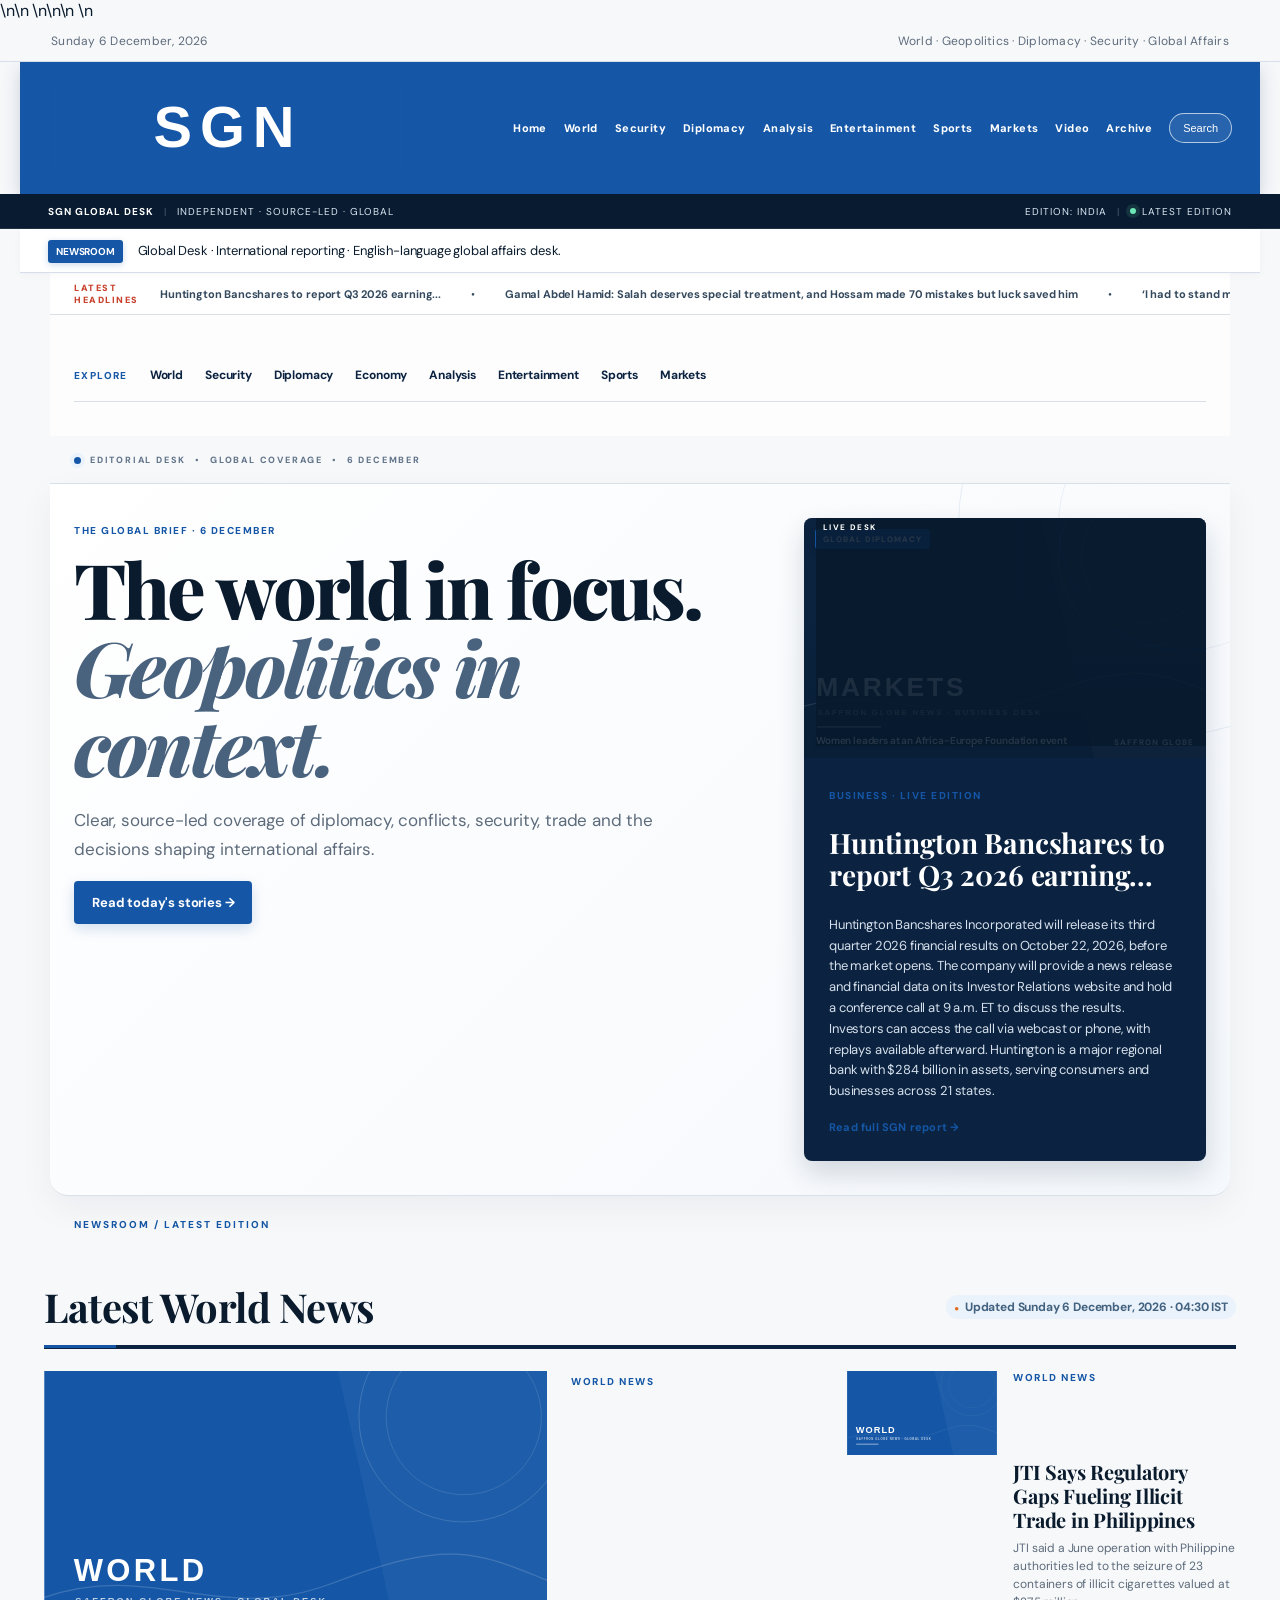
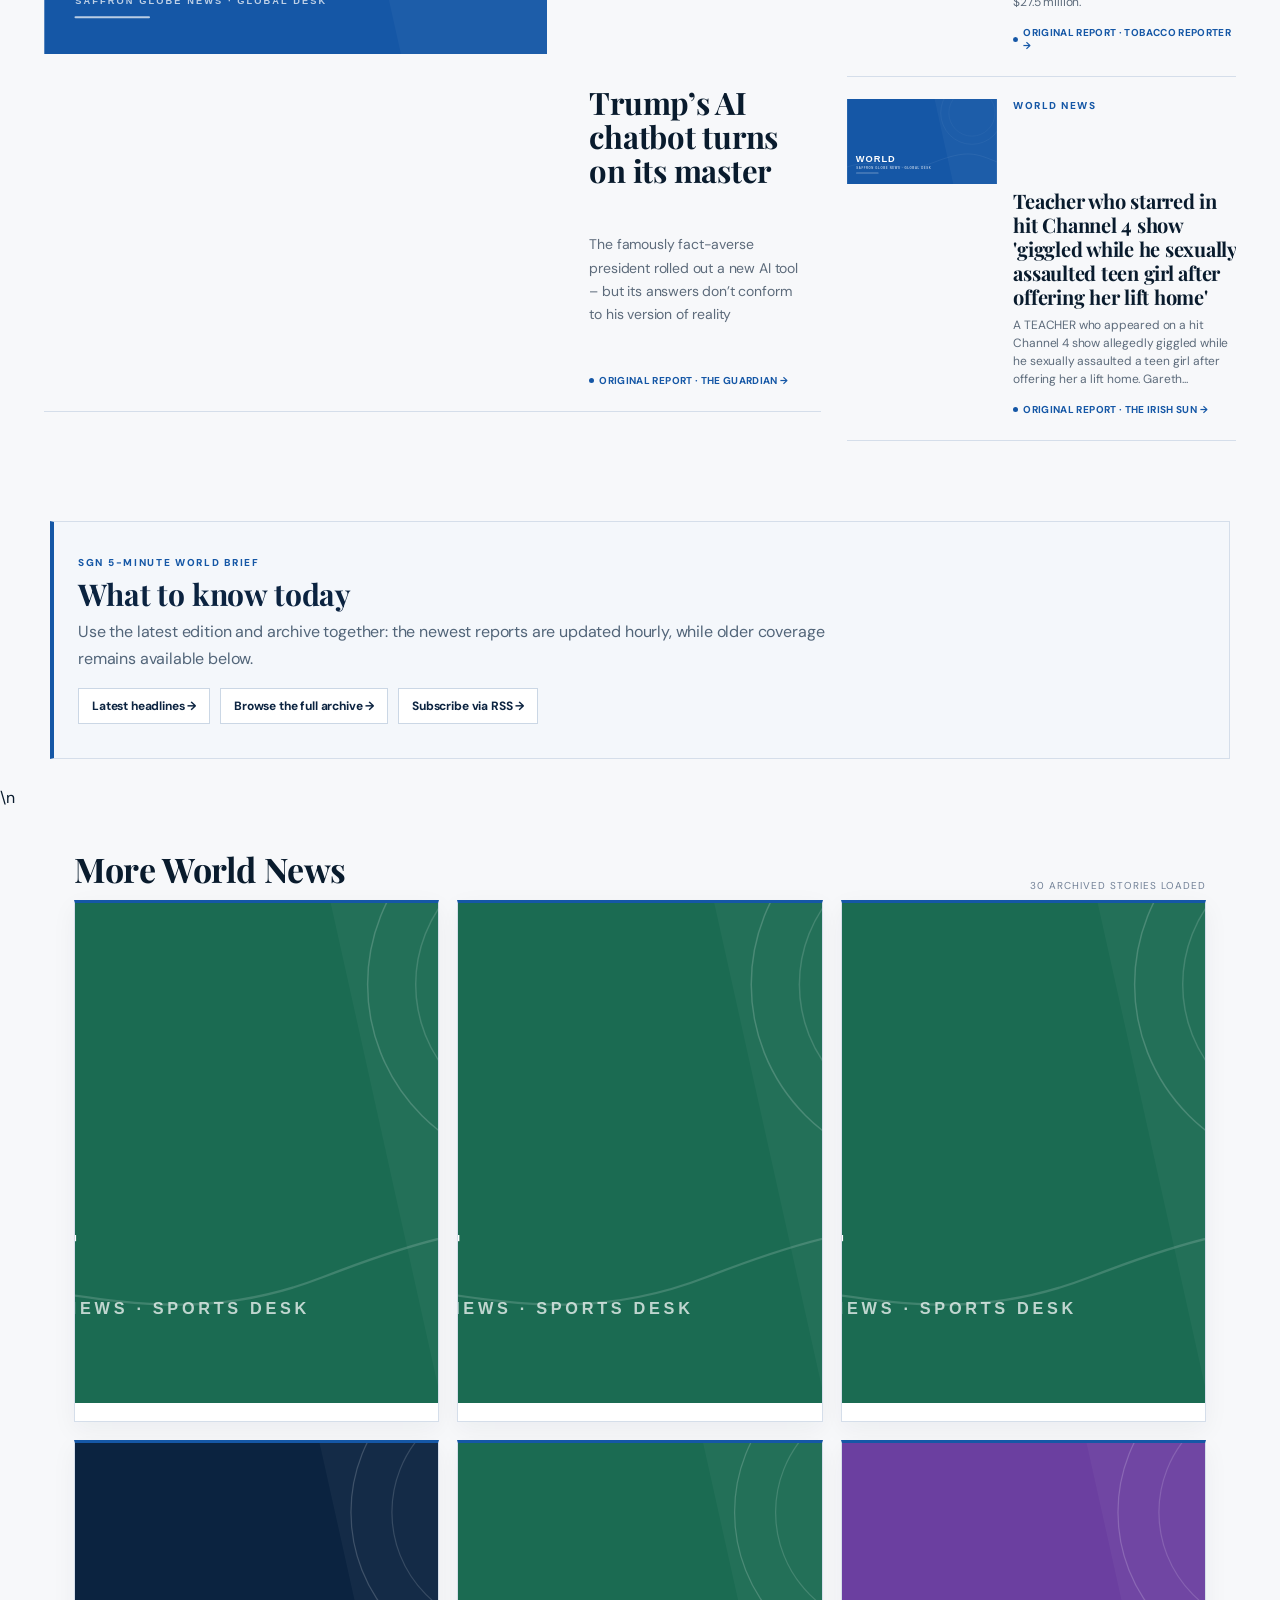
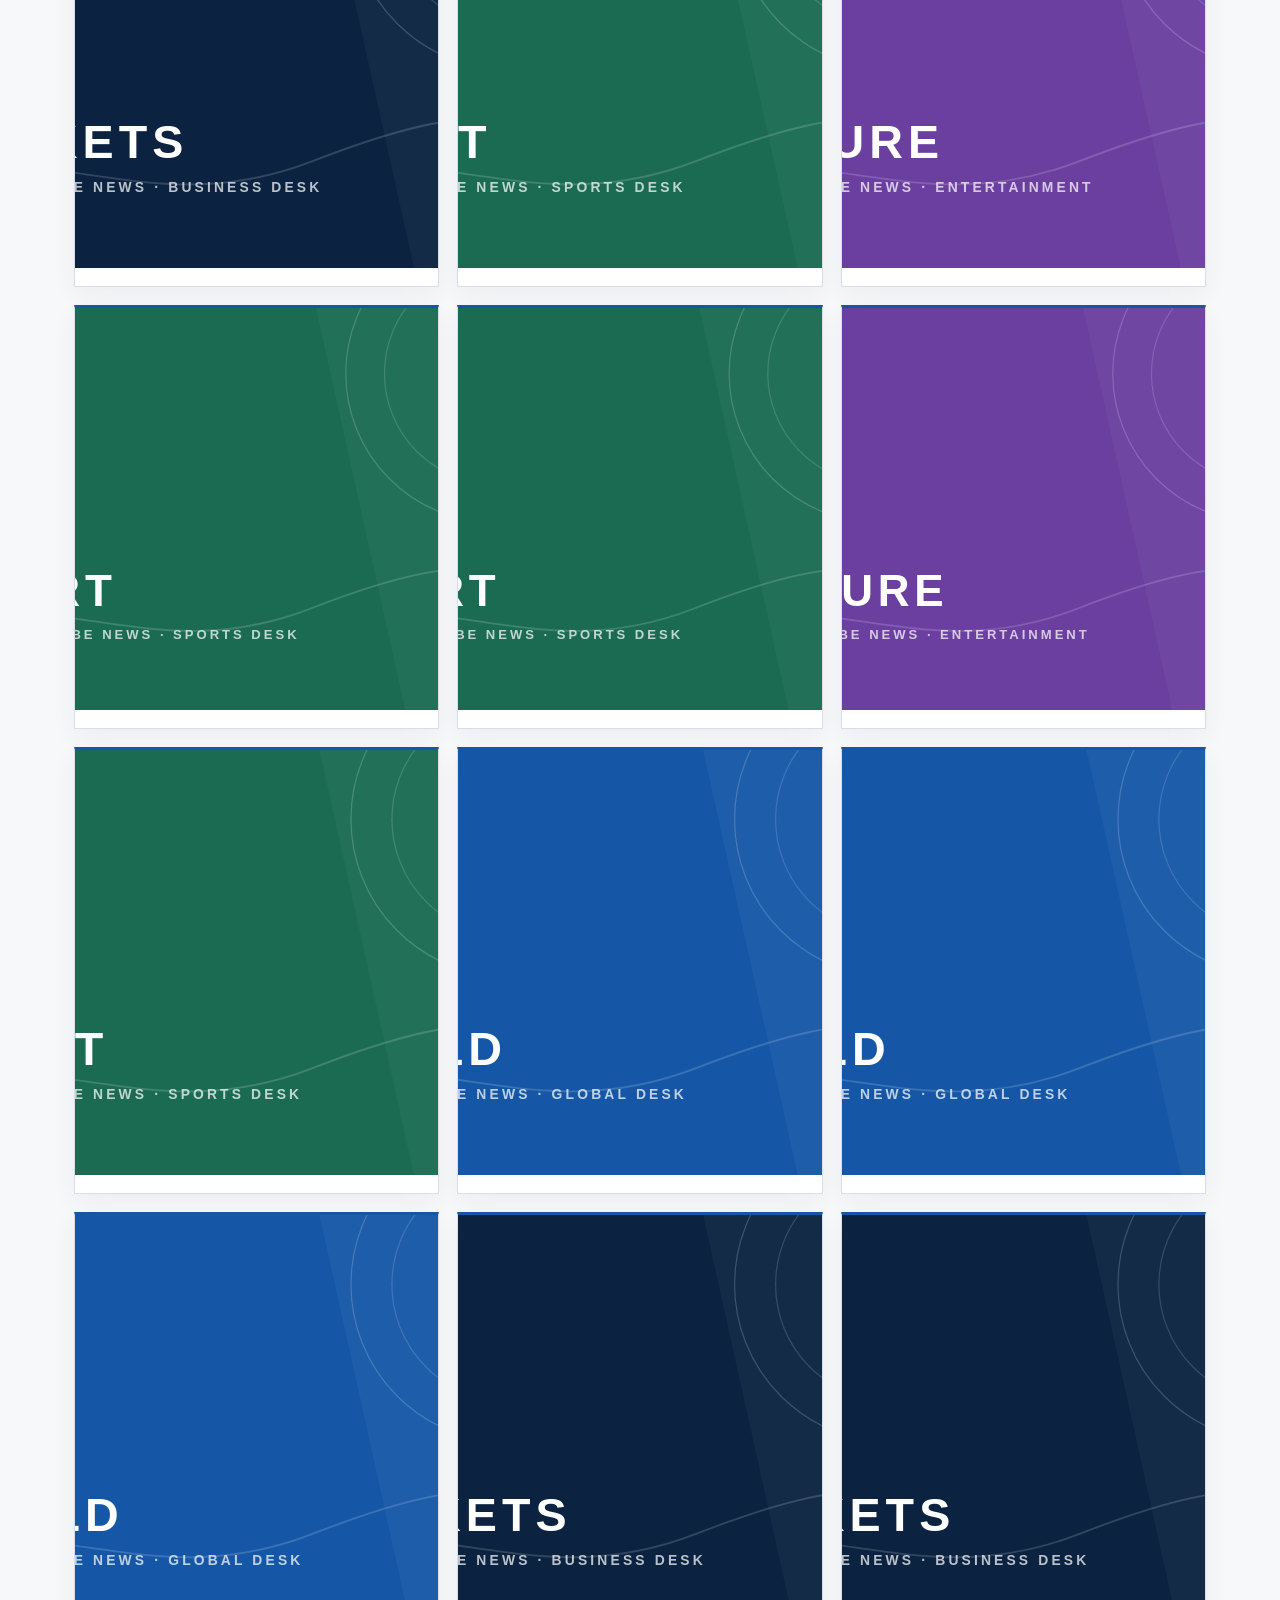
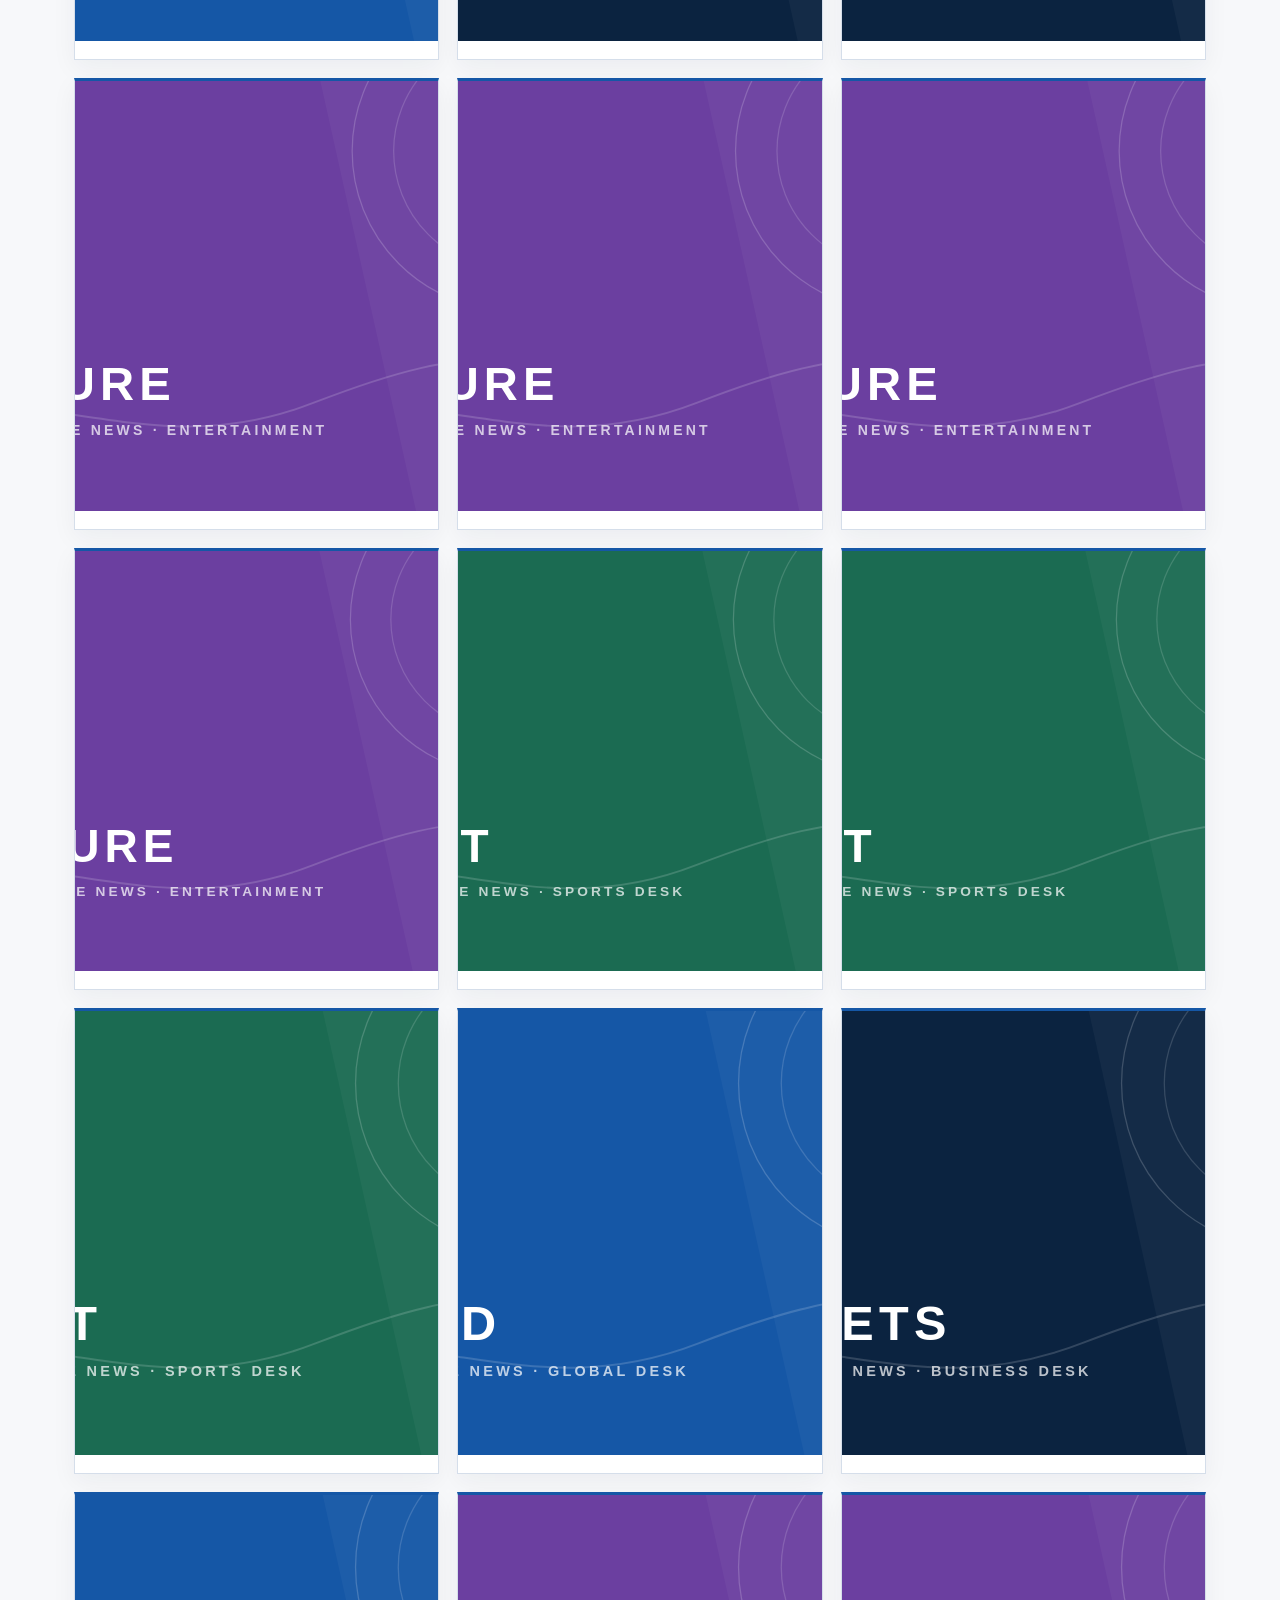
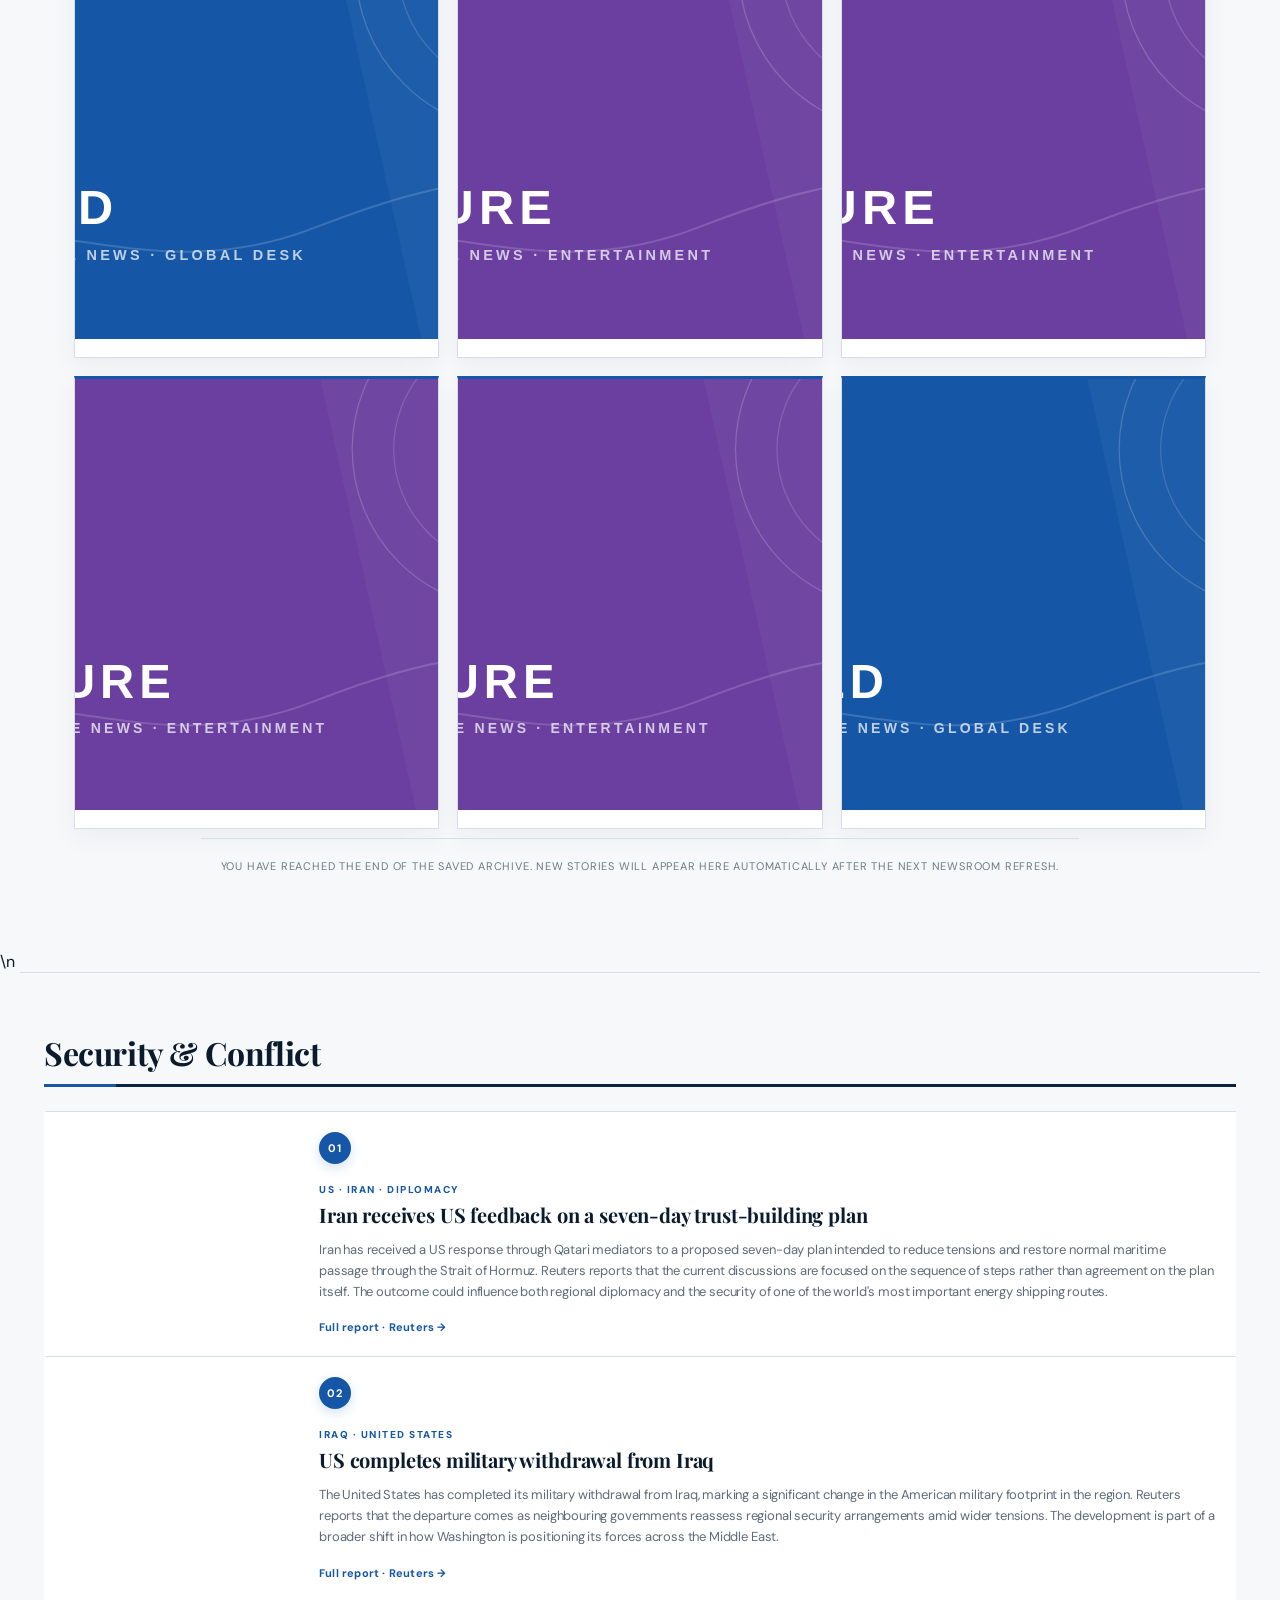
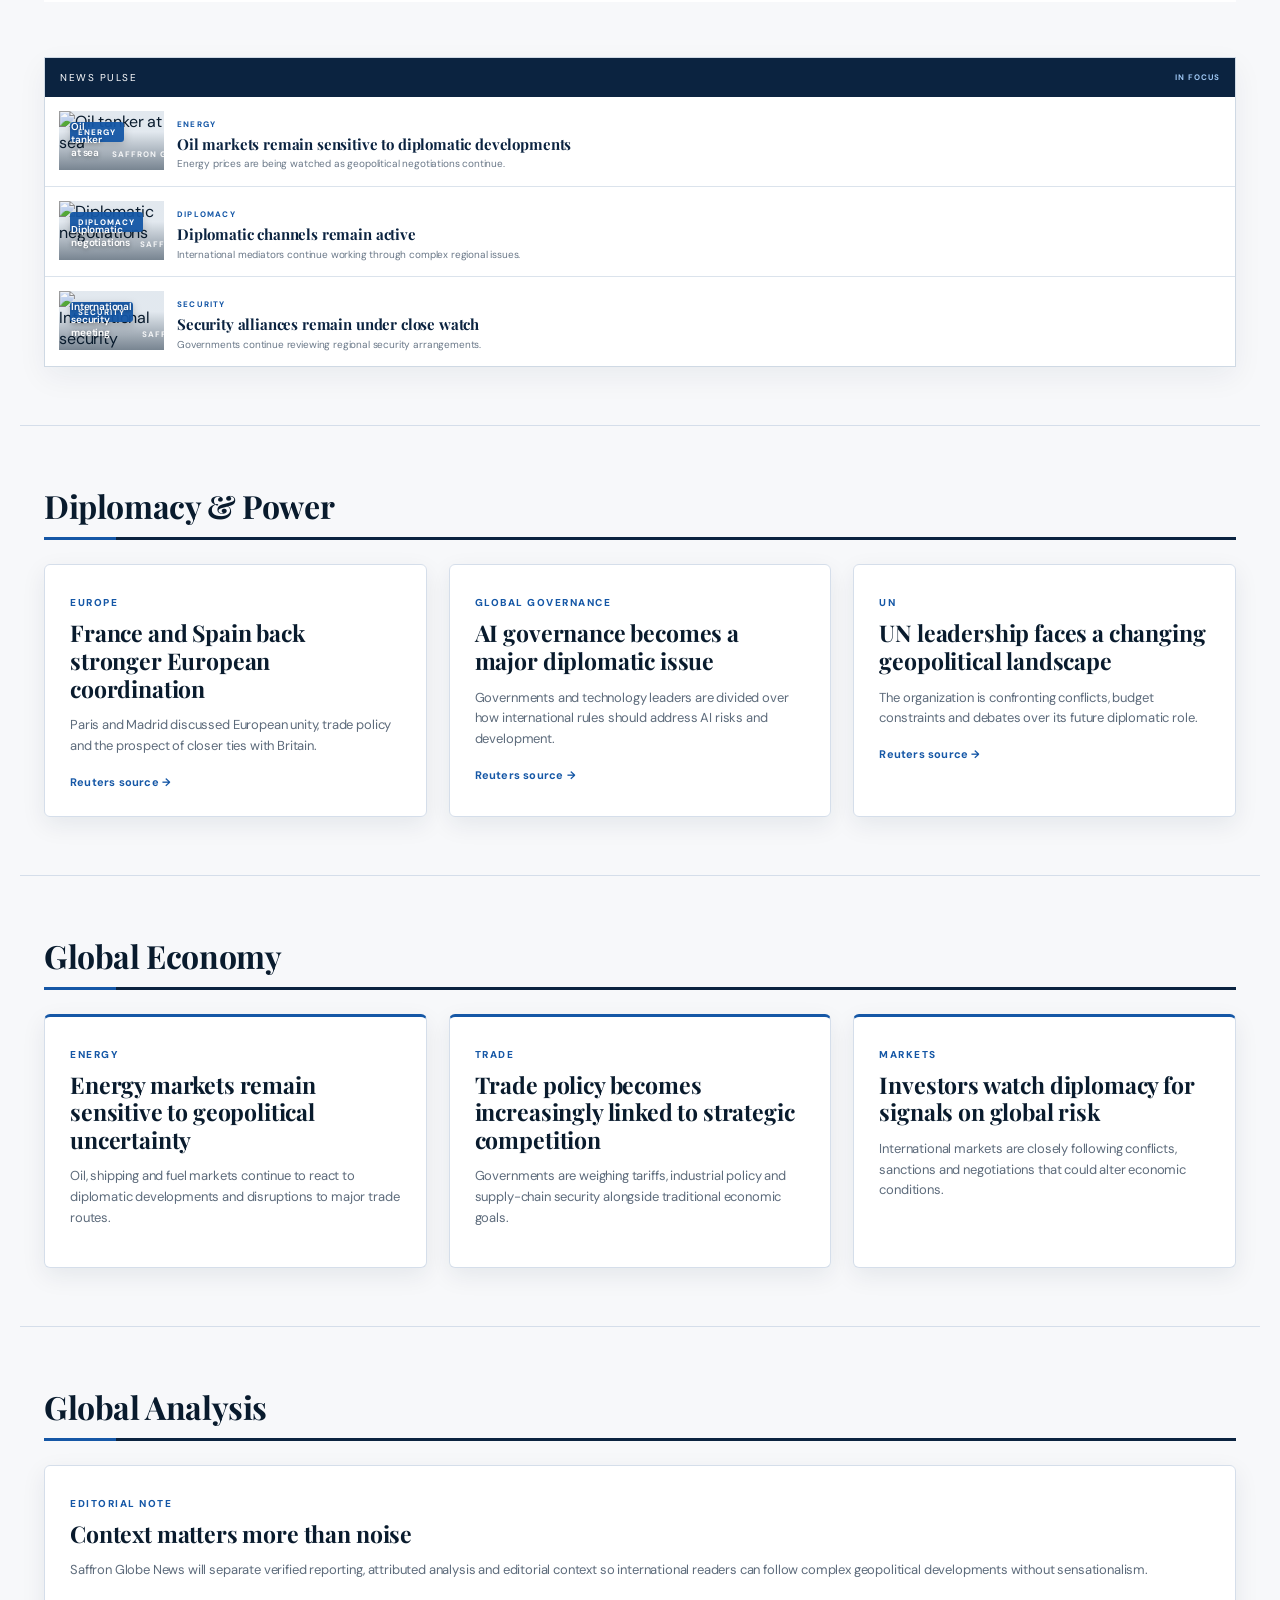
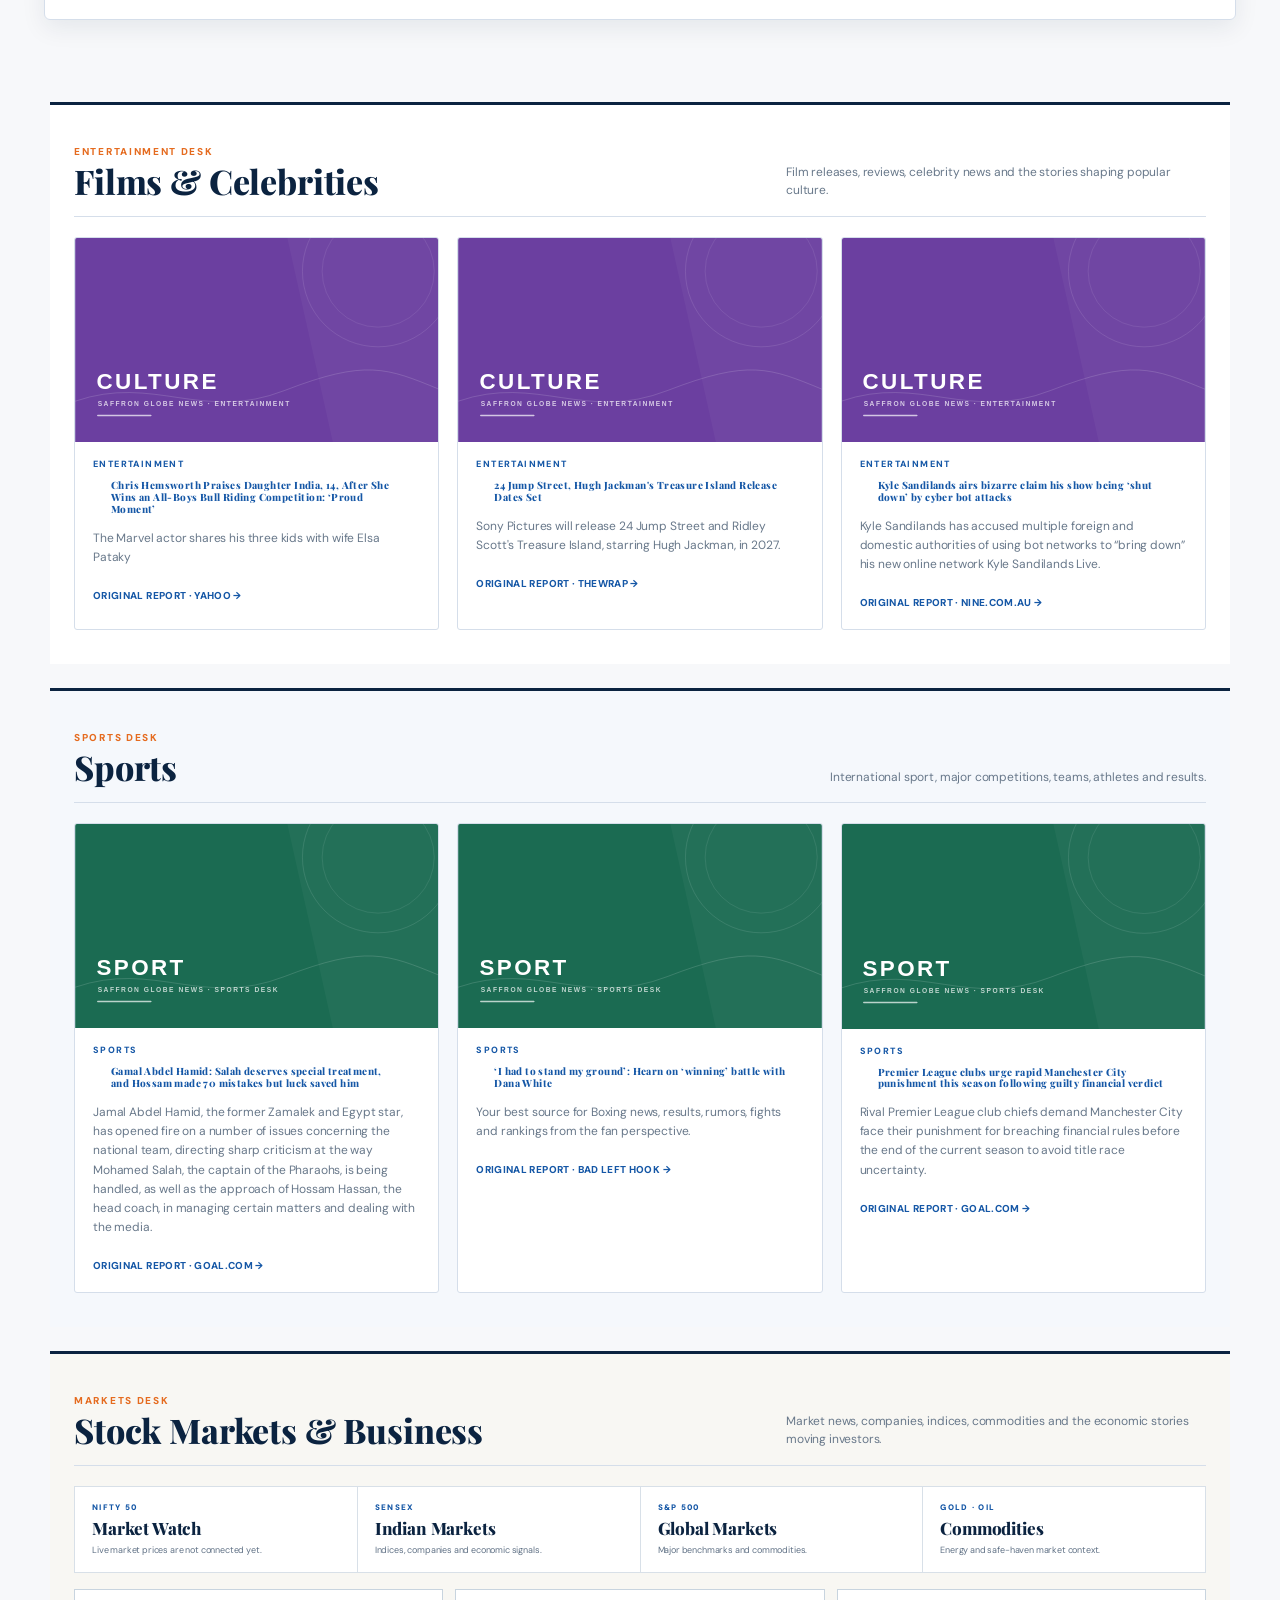
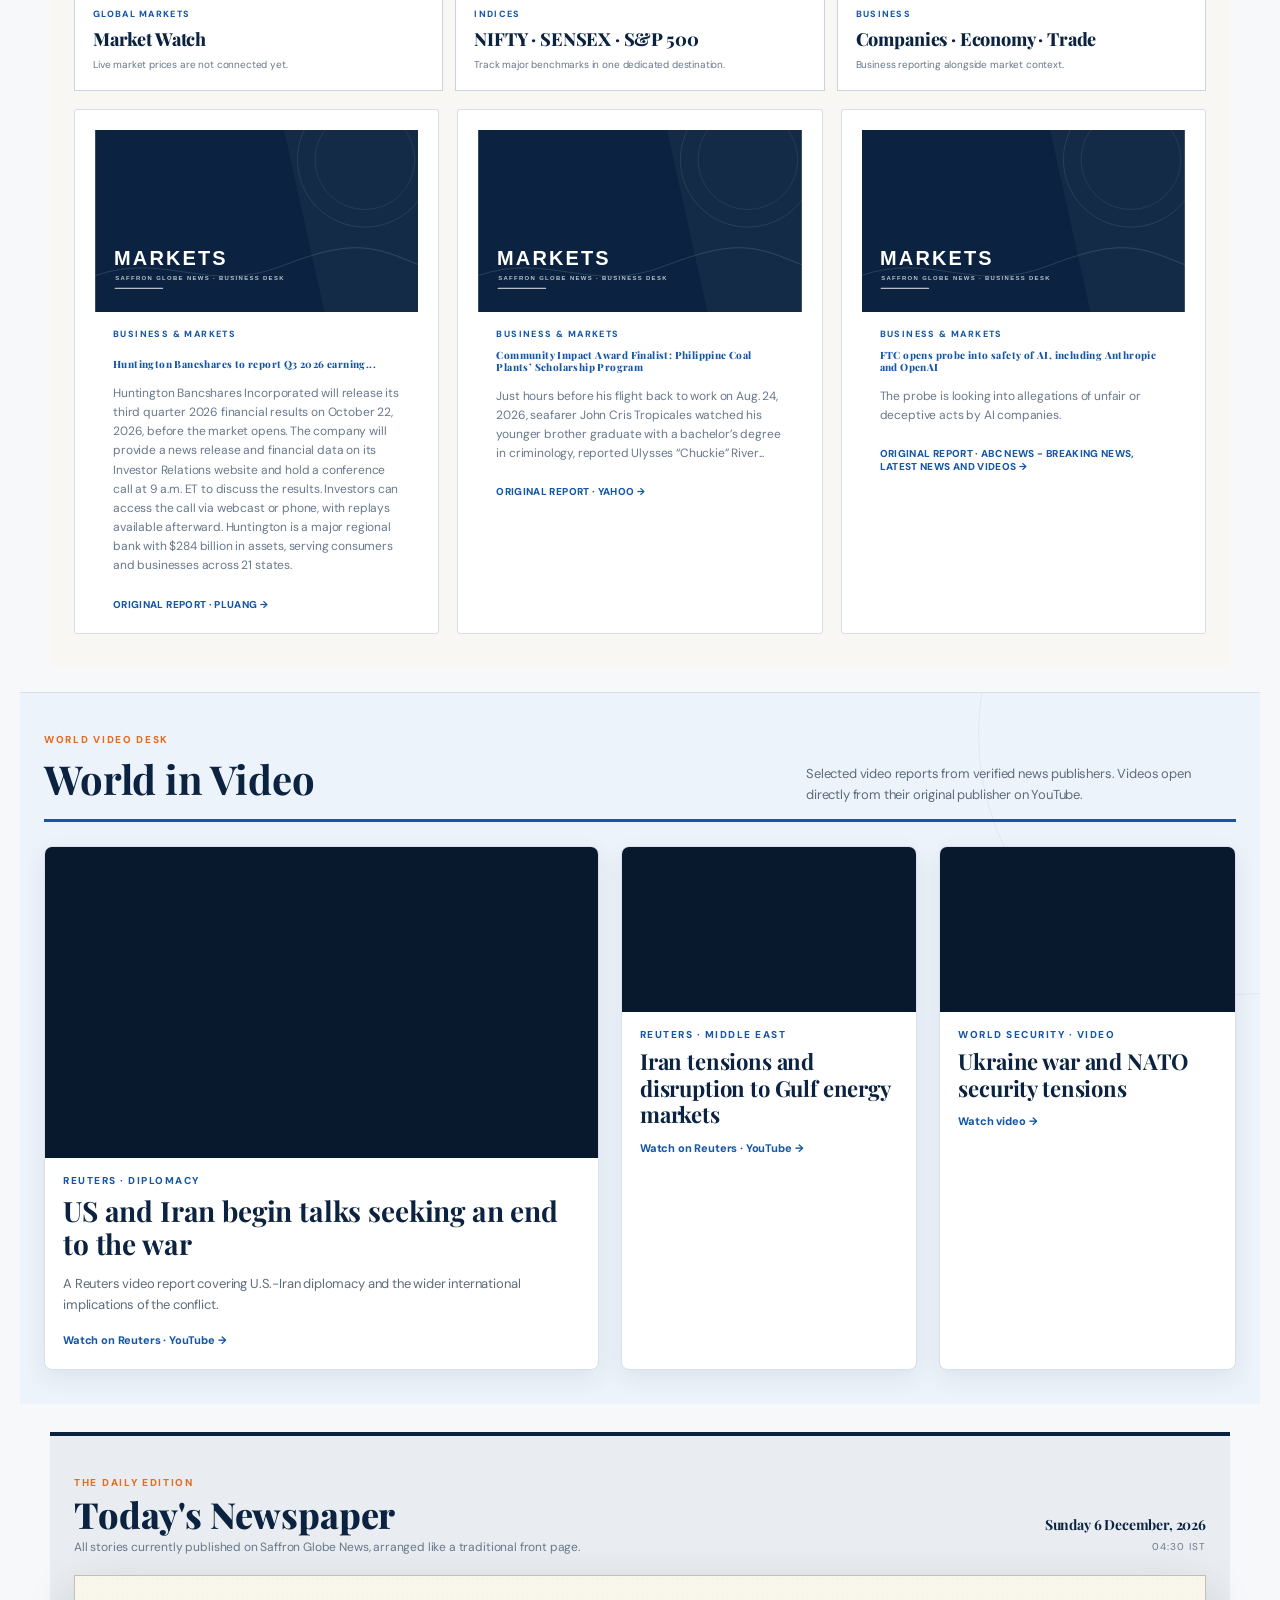
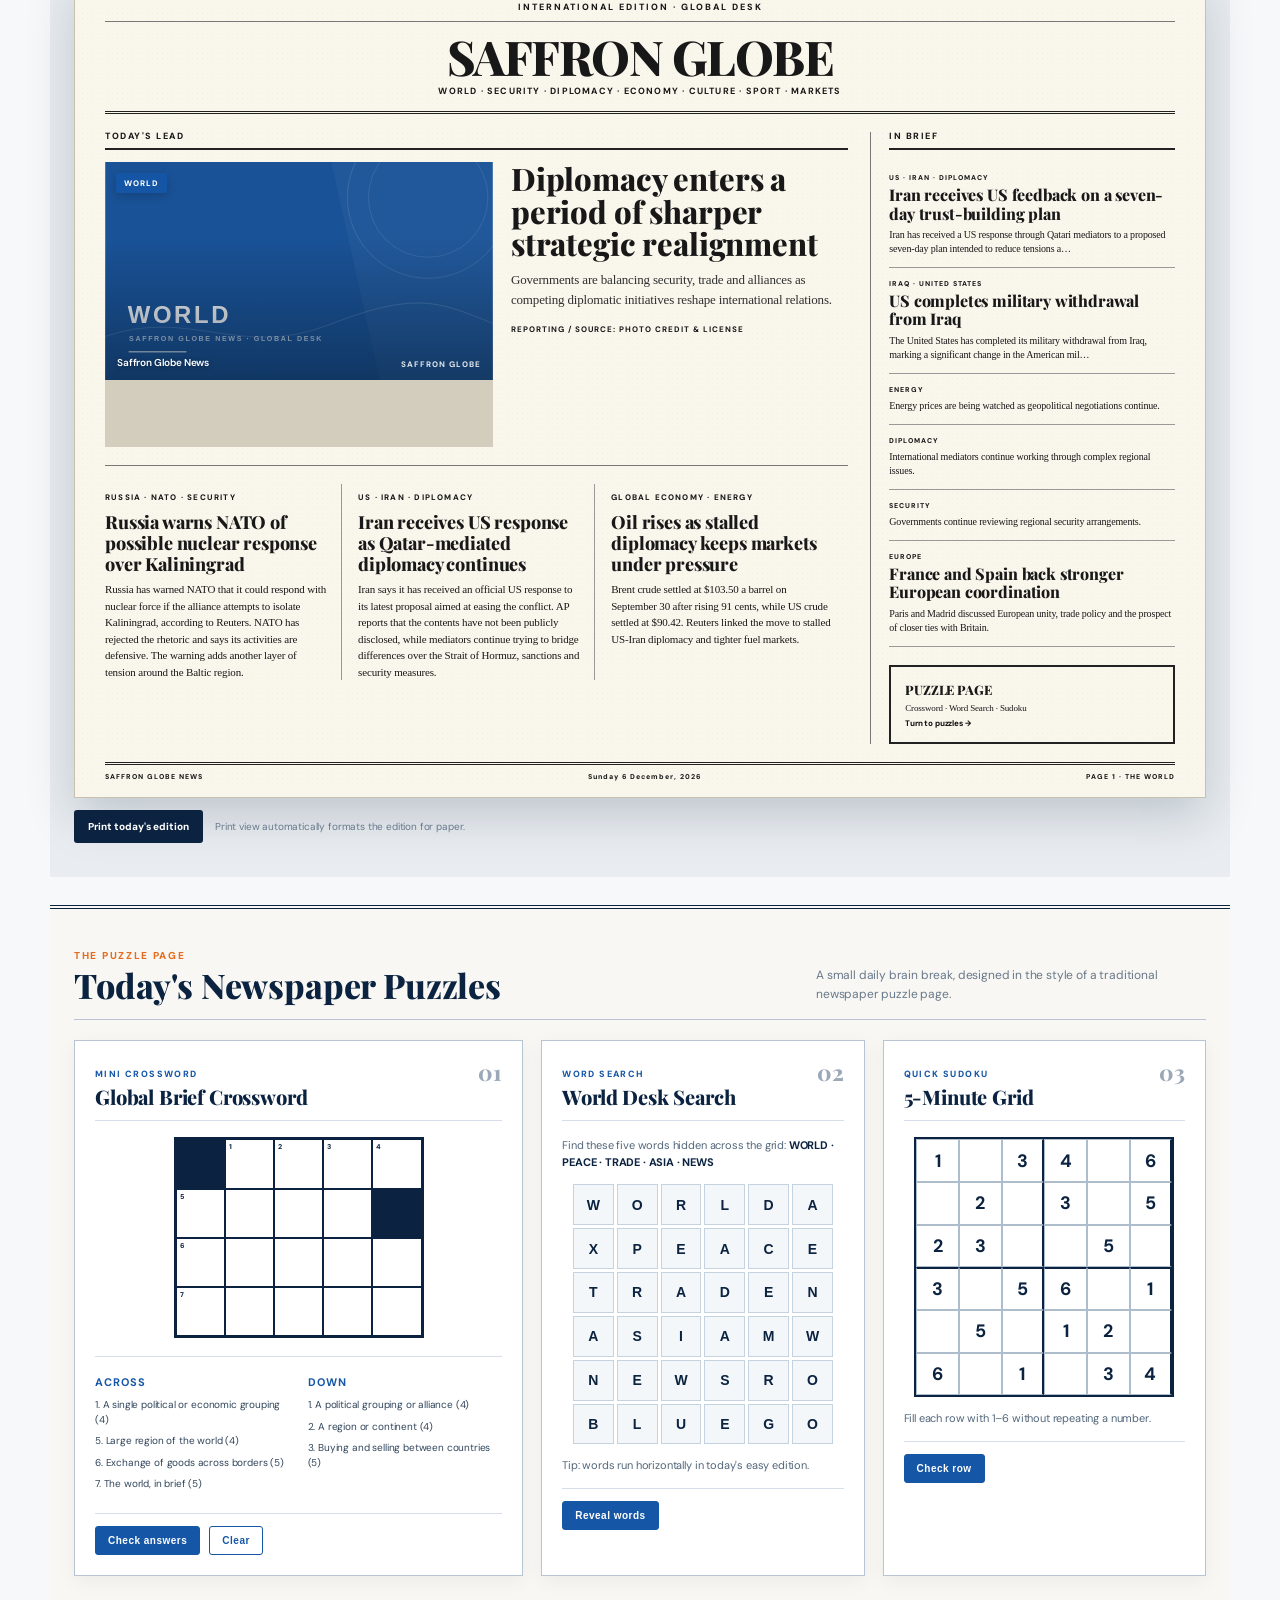
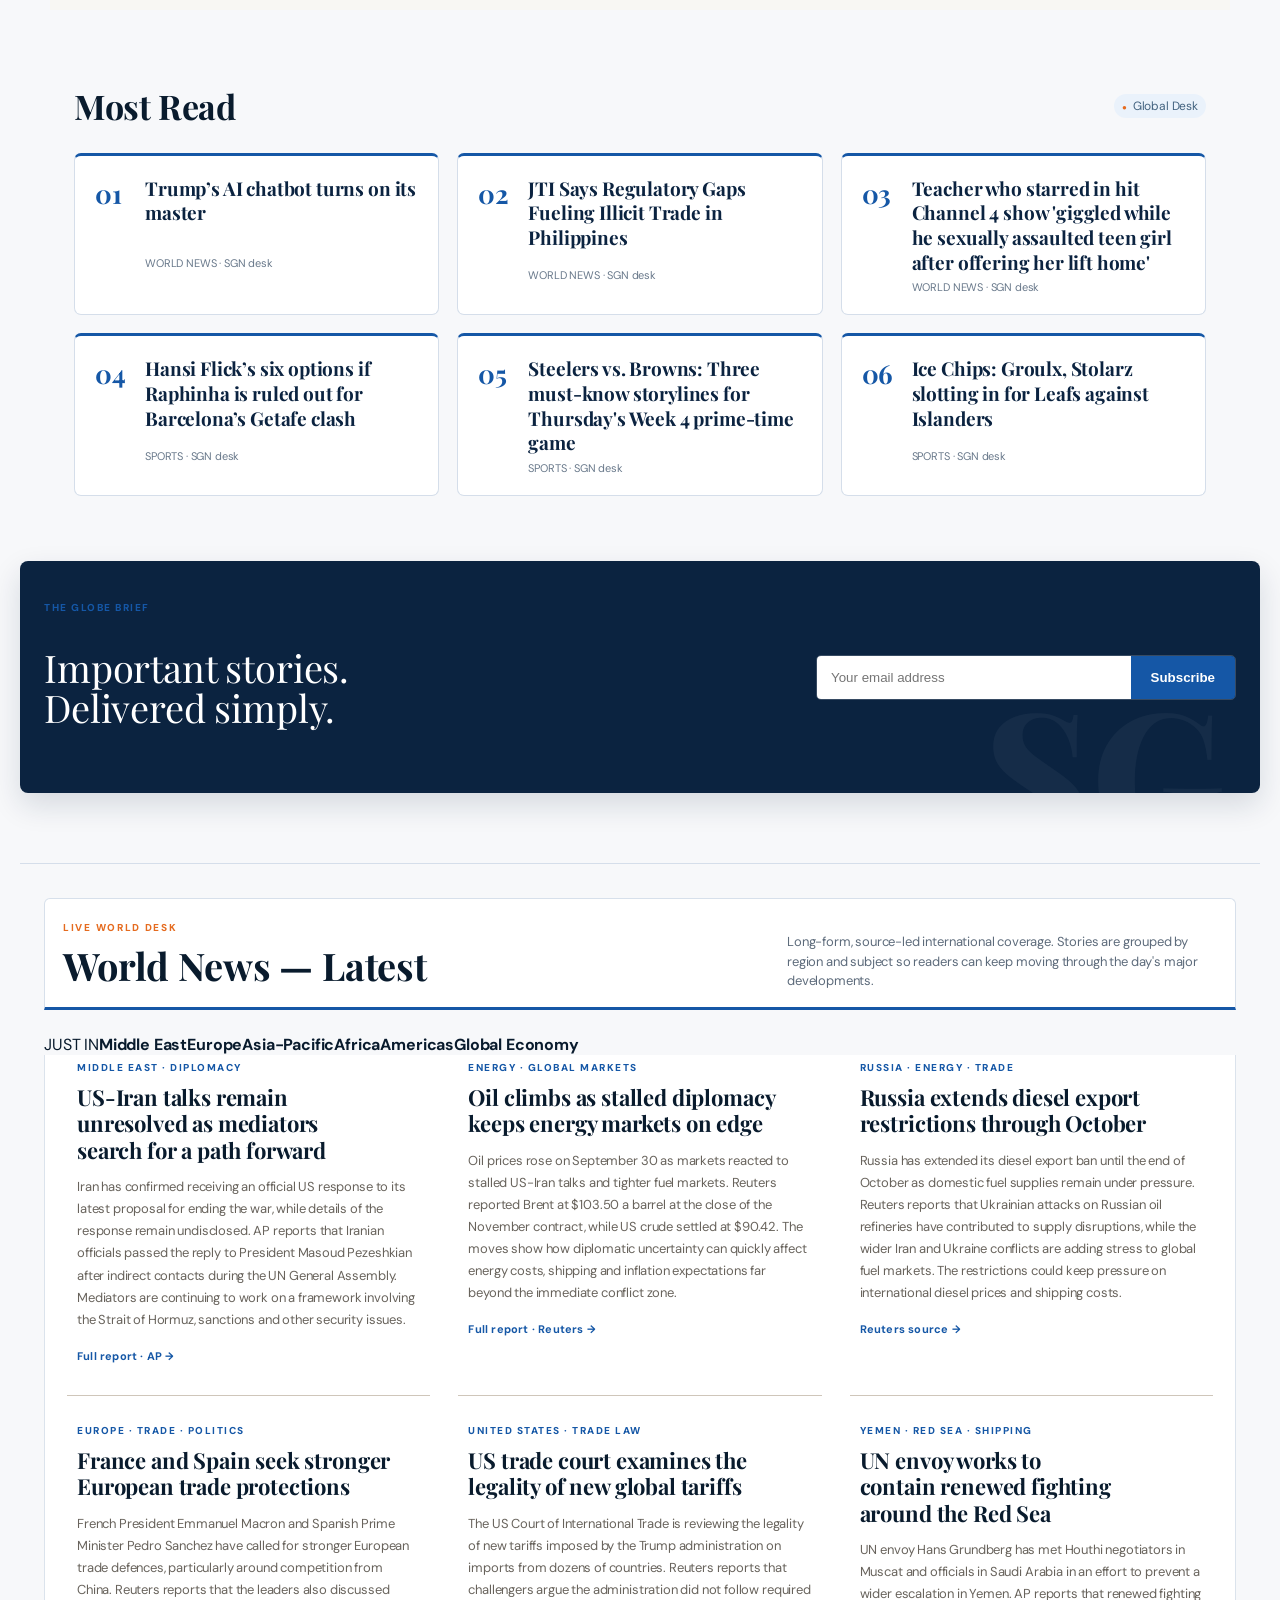
==== commit fe644a28: "feat: add news organization structured data" ====
--- a/index.html
+++ b/index.html
@@ -19,6 +19,7 @@
 <style>
 .quick-topics{max-width:1180px;margin:0 auto;padding:0 24px}.topic-nav{display:flex;gap:22px;align-items:center;padding:13px 0;border-bottom:1px solid #d5deea;overflow:auto;white-space:nowrap}.topic-nav span{font-size:10px;font-weight:800;letter-spacing:1.4px;color:#1557a6}.topic-nav a{font-size:12px;font-weight:700;color:#0b2340;text-decoration:none}.topic-nav a:hover{color:#1557a6}.most-read{max-width:1180px!important;margin:0 auto 20px!important;padding:45px 24px!important}.most-read-grid{display:grid;grid-template-columns:repeat(3,1fr);gap:18px}.most-read-grid article{background:#fff;border:1px solid #d5deea;border-top:3px solid #1557a6;padding:20px;display:grid;grid-template-columns:38px 1fr;gap:6px 12px}.most-read-grid b{font:700 26px "Playfair Display",serif;color:#1557a6}.most-read-grid a{font:700 19px/1.3 "Playfair Display",serif;color:#0b2340;text-decoration:none}.most-read-grid a:hover{color:#1557a6}.most-read-grid span{grid-column:2;color:#68788a;font-size:11px}.economy-grid article{border-top:3px solid #1557a6}.read-time{display:inline-block;background:#eaf2fb;color:#42627f;padding:4px 8px;border-radius:12px;margin-left:8px;font-size:11px}@media(max-width:800px){.most-read-grid{grid-template-columns:1fr}.quick-topics{padding:0 18px}.most-read{padding:35px 18px!important}}
 </style>
+<script type="application/ld+json" id="sgn-site-schema">{"@context":"https://schema.org","@type":"NewsMediaOrganization","name":"Saffron Globe News","url":"https://parshantsharma29102005-hue.github.io/Saffron-globe-news/","logo":"https://parshantsharma29102005-hue.github.io/Saffron-globe-news/saffron-globe-logo.svg","description":"Source-led global news, geopolitics, diplomacy, security, markets, sports and culture.","sameAs":[]}</script>
 </head>
 <body>
 <div class="top"><span id="dateLine">Global Desk</span><span>World · Geopolitics · Diplomacy · Security · Global Affairs</span></div>
--- a/style.css
+++ b/style.css
@@ -1389,3 +1389,4 @@
 .dark-mode .archive-card{background:#0f1c2b;border-color:#29405a}.dark-mode .archive-card h3 a{color:#fff}.dark-mode .archive-card p{color:#a9b7c6}.dark-mode .archive-end{border-color:#29405a}
 @media(max-width:900px){.archive-grid{grid-template-columns:repeat(2,minmax(0,1fr))}}
 @media(max-width:600px){#archiveFeed{padding-left:18px!important;padding-right:18px!important}.archive-grid{grid-template-columns:1fr}.archive-card h3{font-size:18px}}
+\n.preferred-source-bar{max-width:1180px;margin:0 auto;padding:10px 24px;display:flex;align-items:center;justify-content:flex-end;gap:12px;border-bottom:1px solid #e5eaf0;background:#fbfcfe;color:#526579;font-size:11px;font-weight:700}.preferred-source-bar [google-add-preferred-source-btn]{min-height:30px}.daily-brief{max-width:1180px;margin:18px auto 28px;padding:28px 24px;background:#f4f7fb;border:1px solid #d5deea;border-left:4px solid #1557a6}.daily-brief-label{font-size:10px;font-weight:800;letter-spacing:1.7px;color:#1557a6}.daily-brief h2{font:700 30px/1.15 "Playfair Display",serif;color:#0b2340;margin:8px 0}.daily-brief p{max-width:760px;color:#526579;line-height:1.65;margin:0 0 16px}.brief-links{display:flex;flex-wrap:wrap;gap:10px}.brief-links a{display:inline-block;padding:9px 13px;border:1px solid #cbd7e5;background:#fff;color:#0b2340;text-decoration:none;font-size:12px;font-weight:700}.brief-links a:hover{color:#1557a6;border-color:#1557a6}@media(max-width:700px){.preferred-source-bar{padding:9px 18px;justify-content:space-between}.daily-brief{margin:15px 18px 24px;padding:22px 18px}.daily-brief h2{font-size:25px}}\n
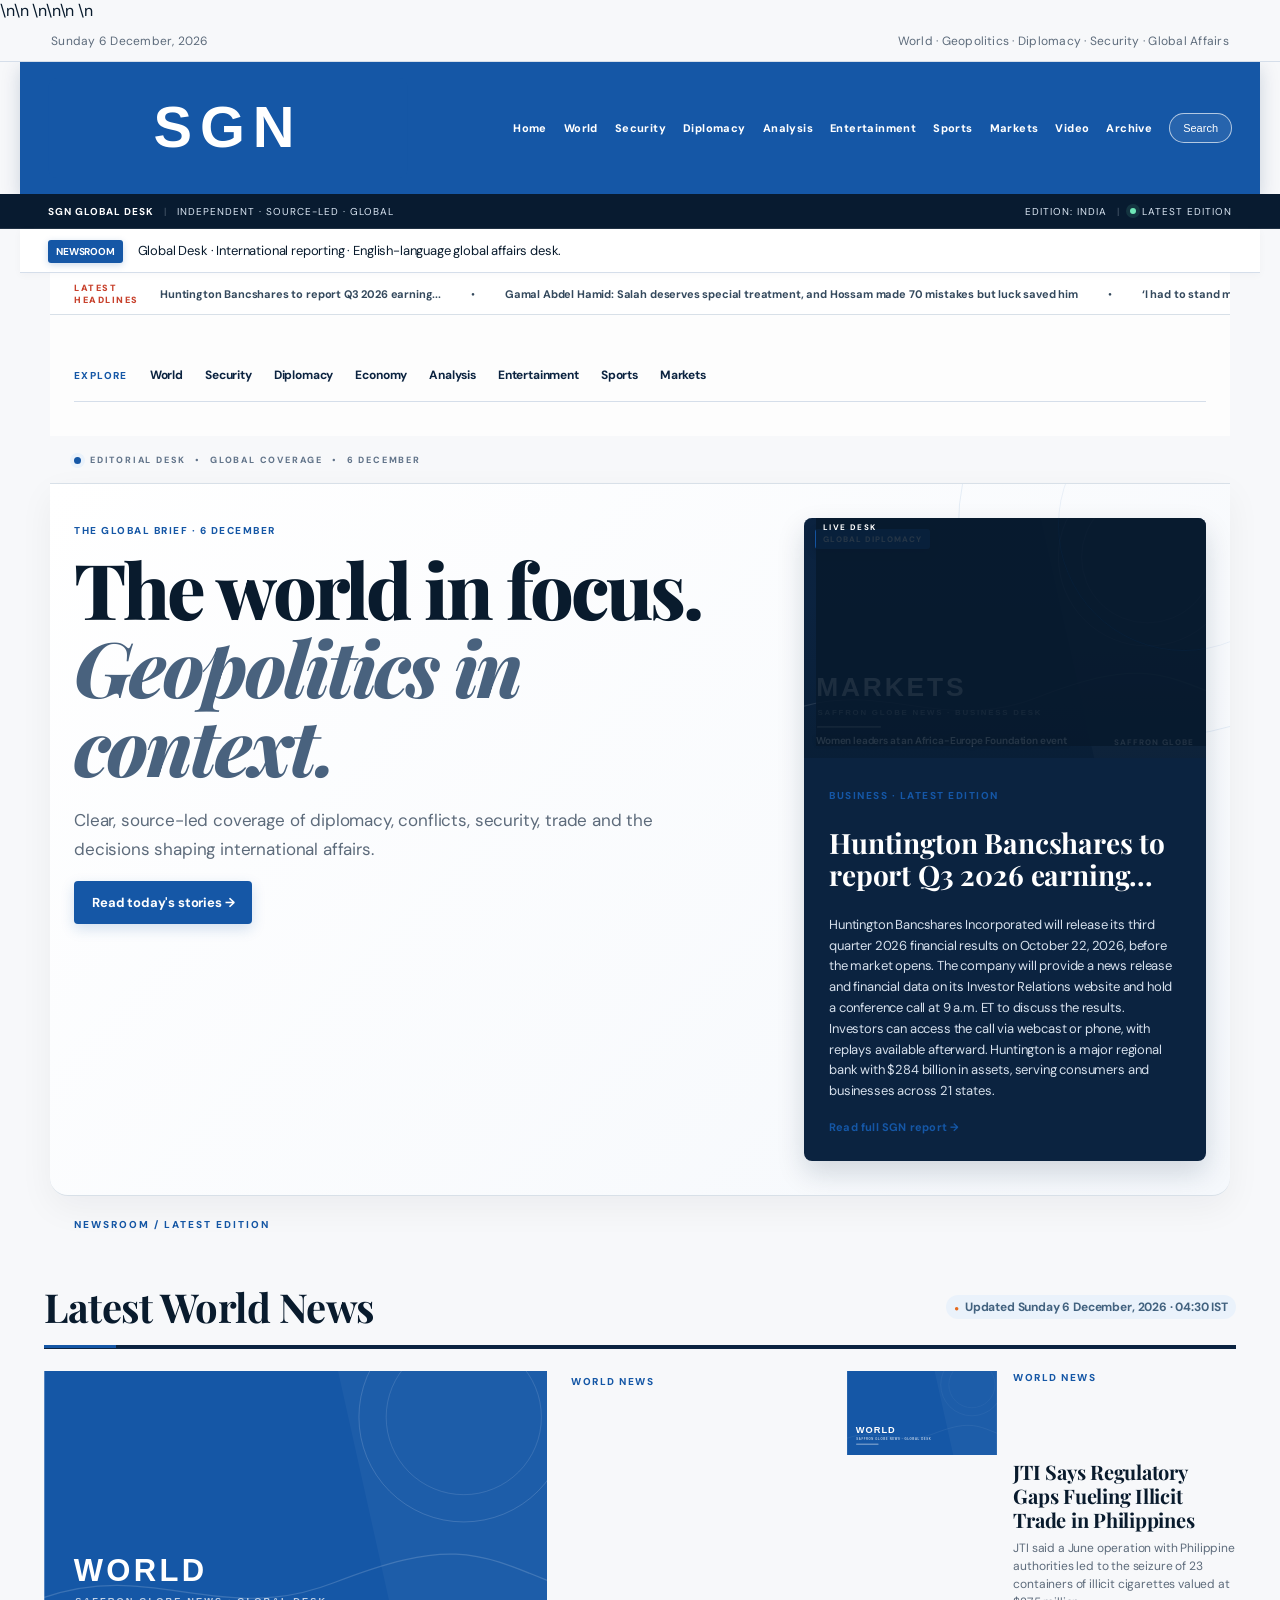
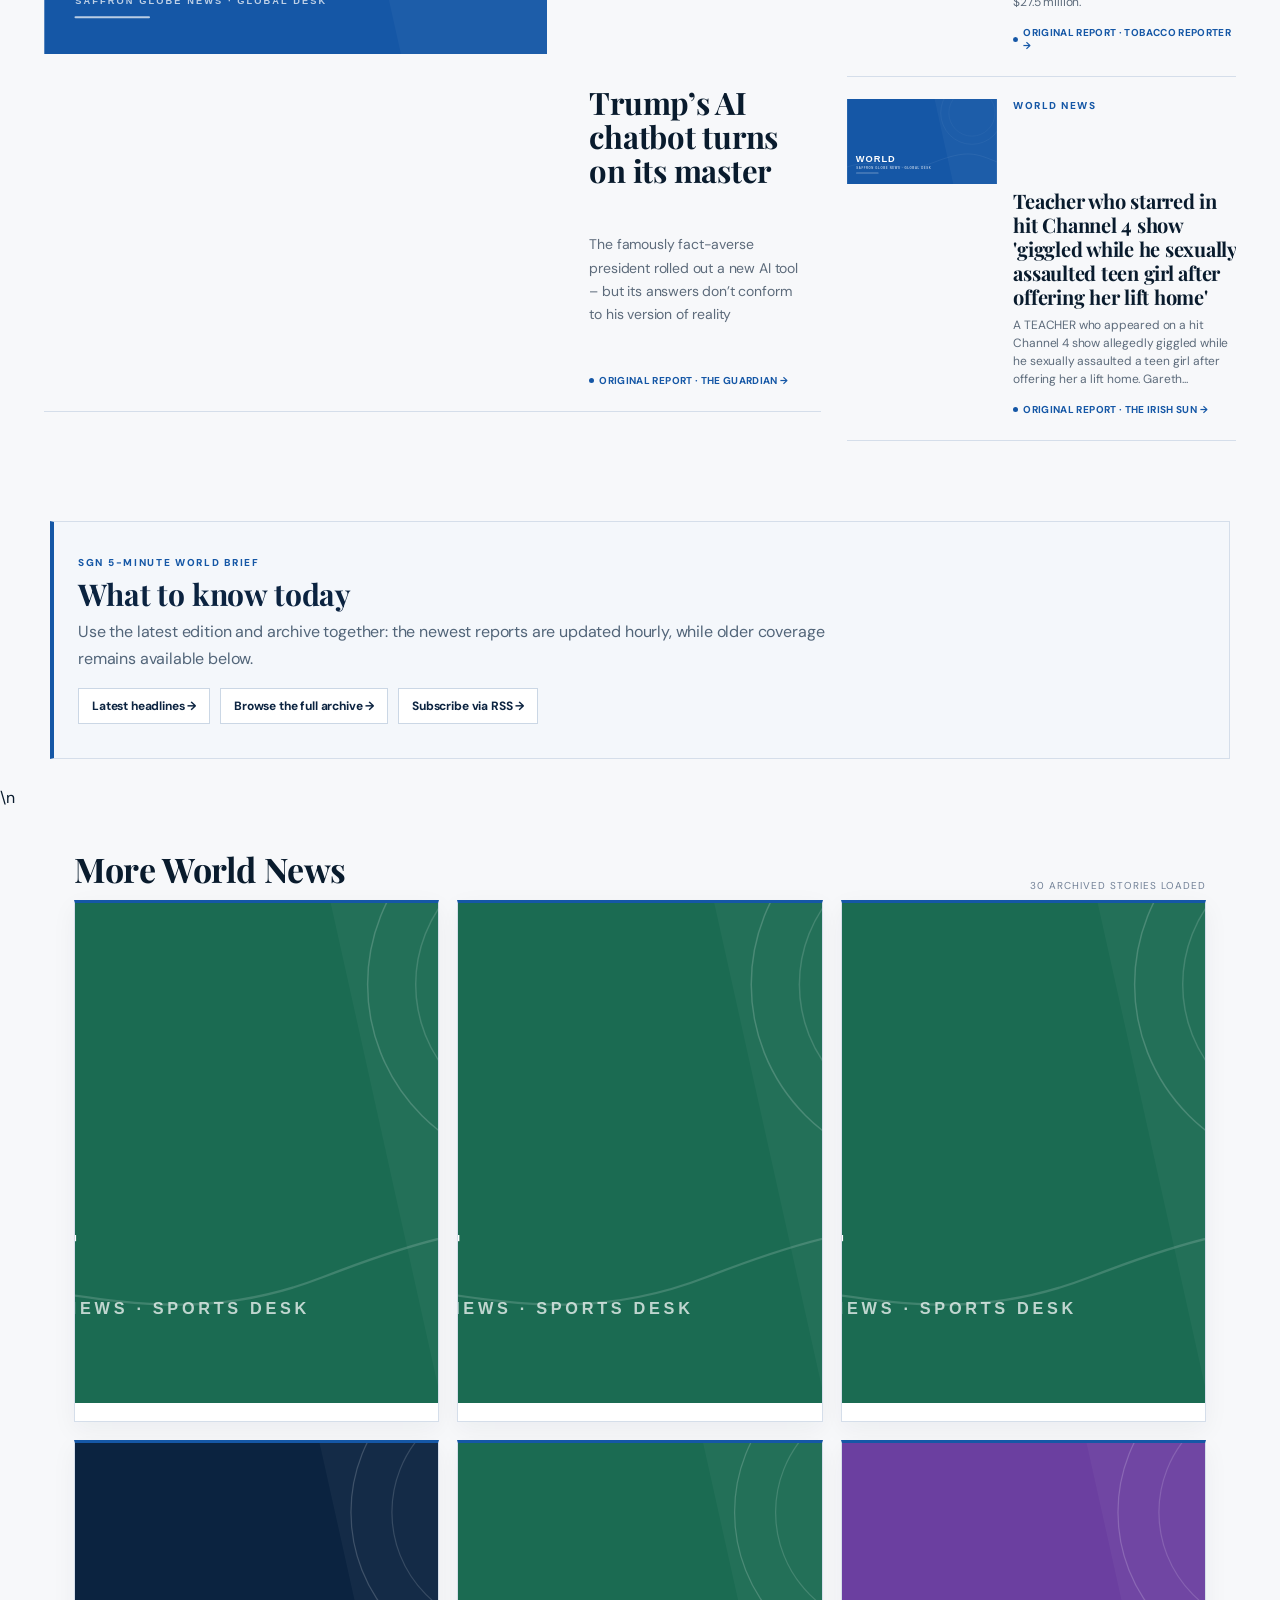
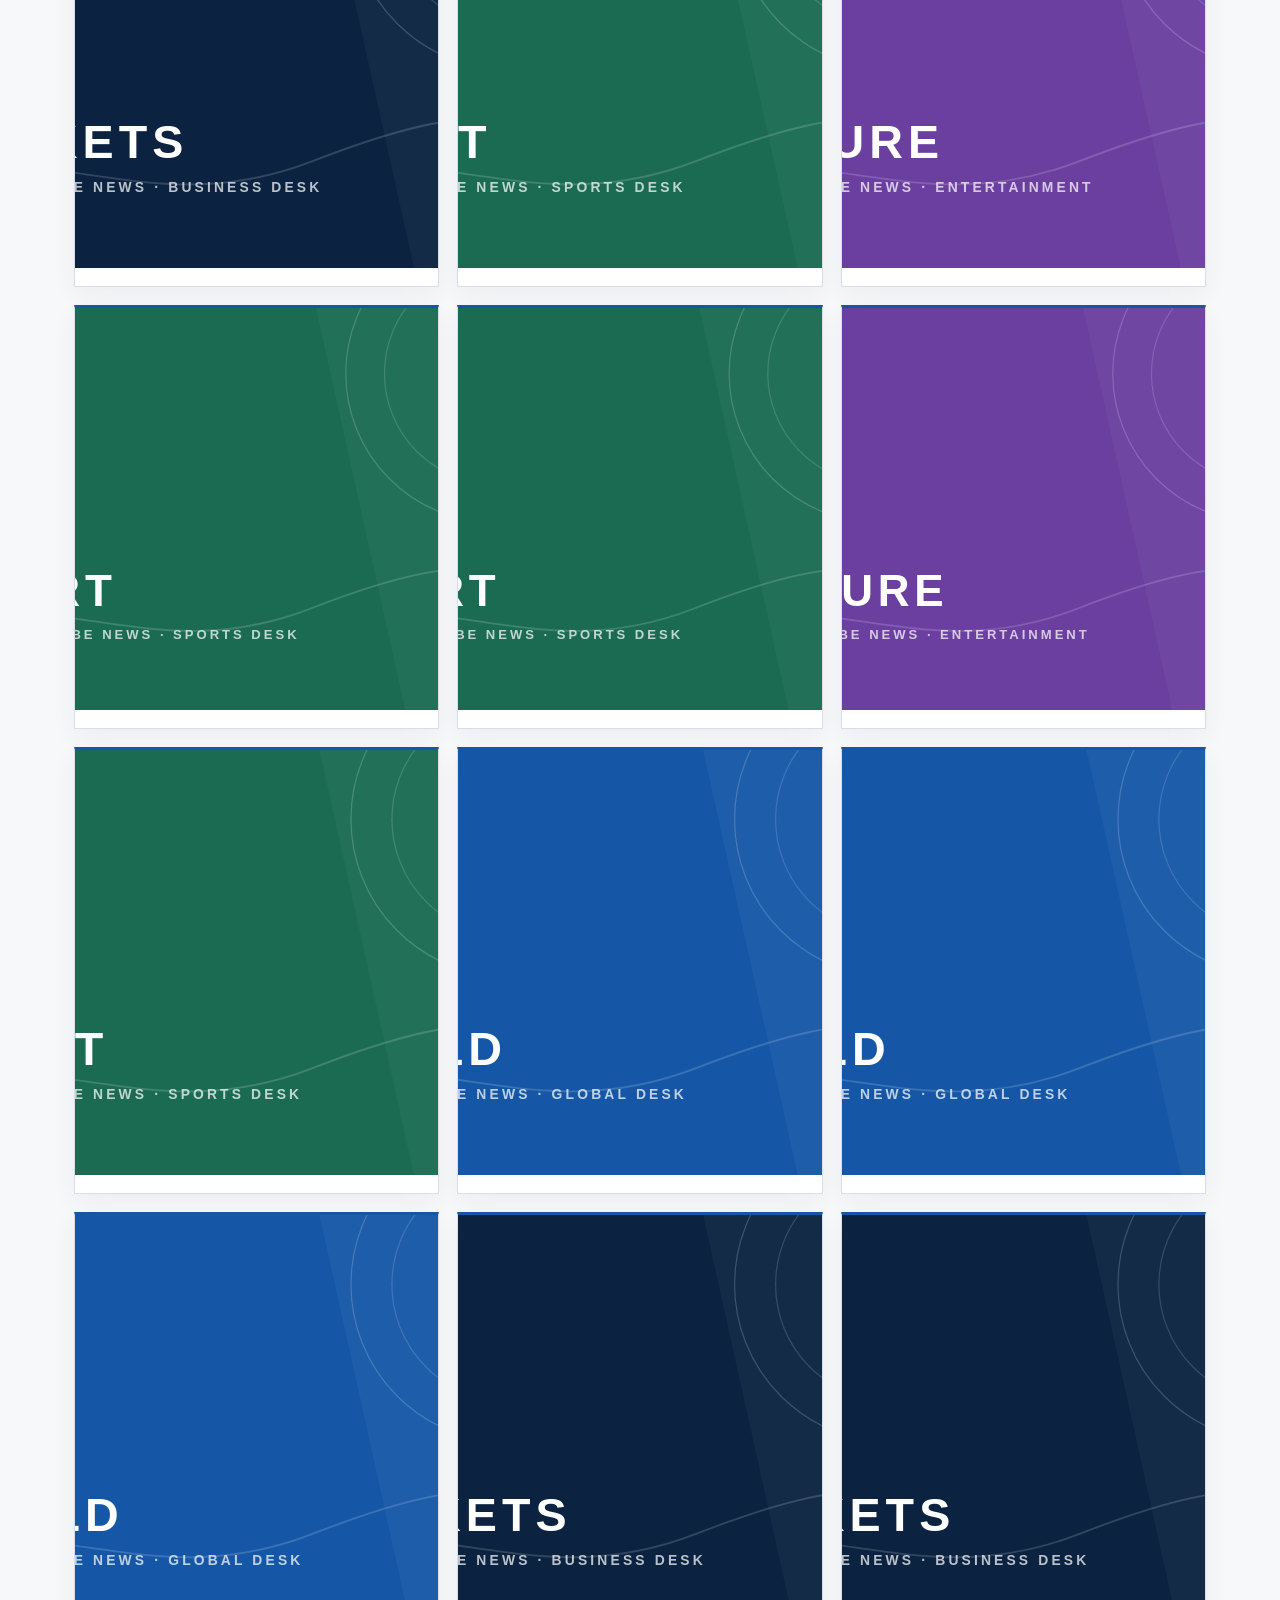
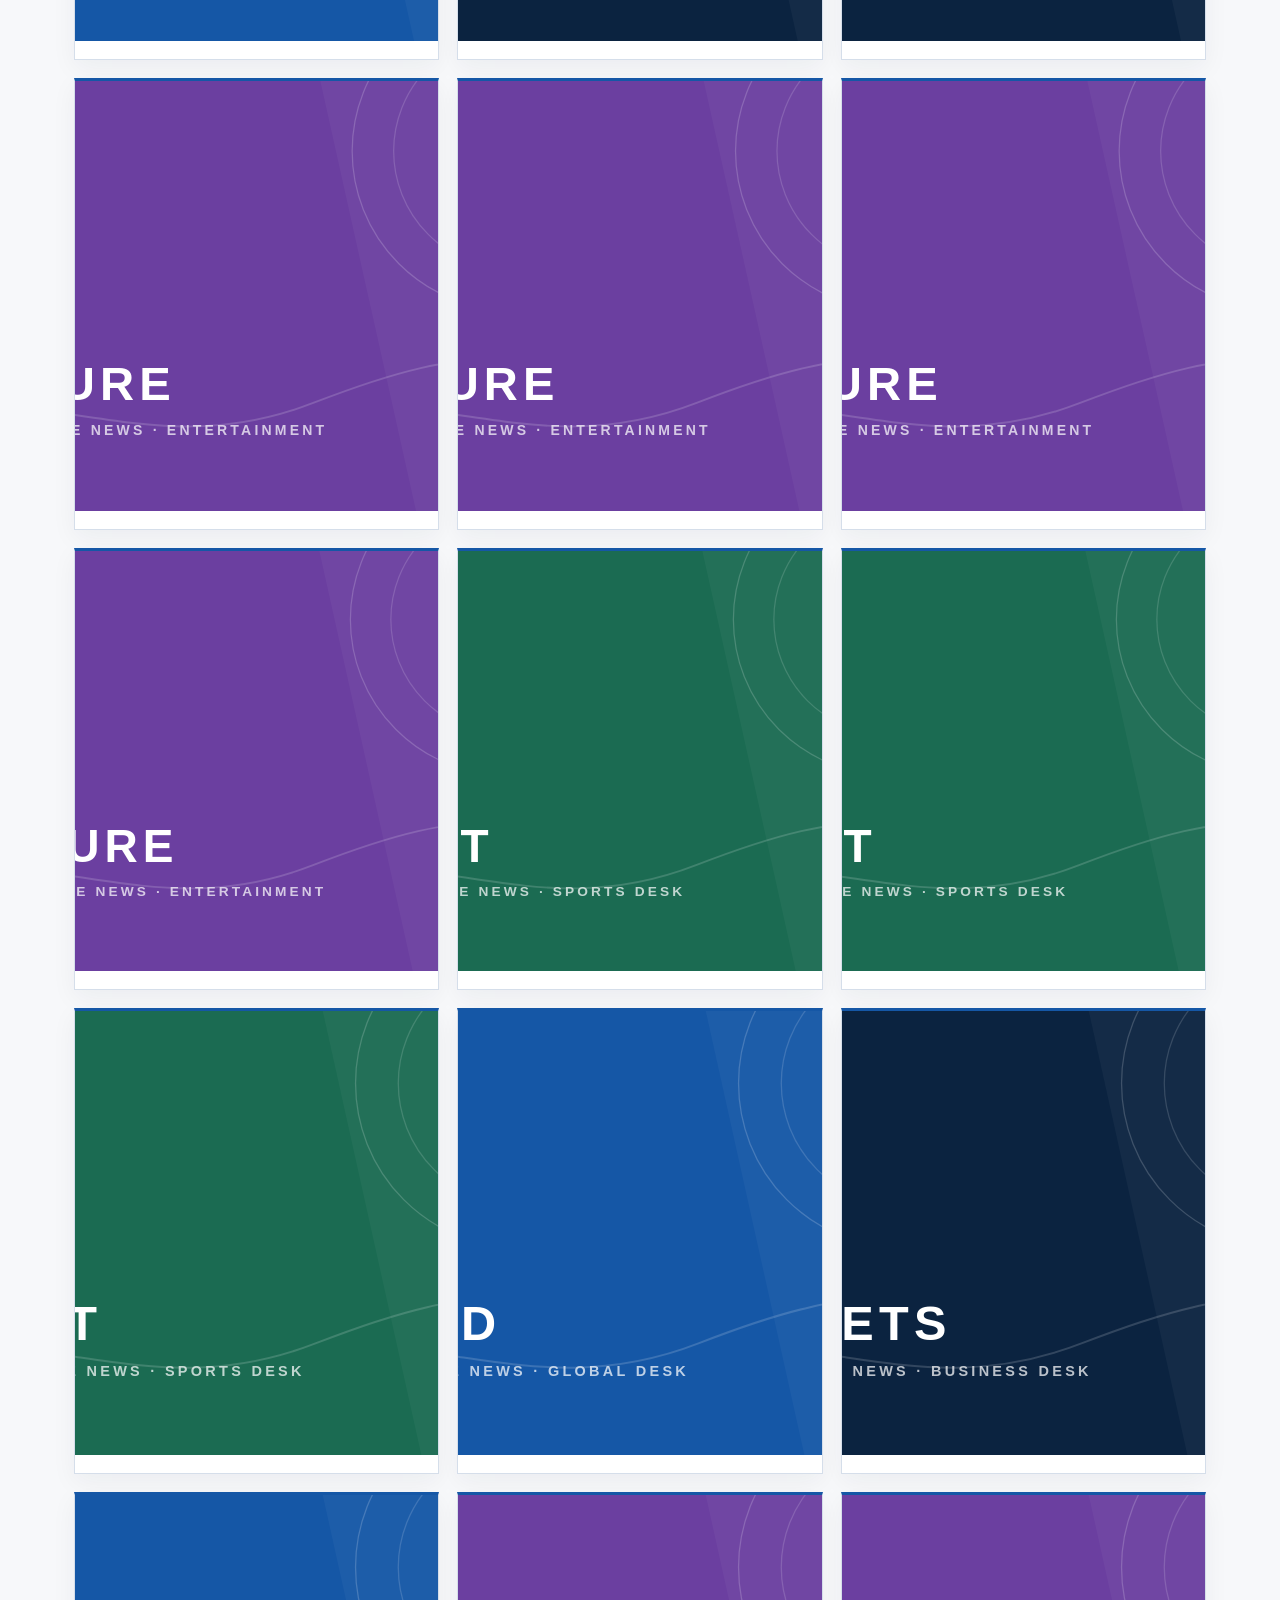
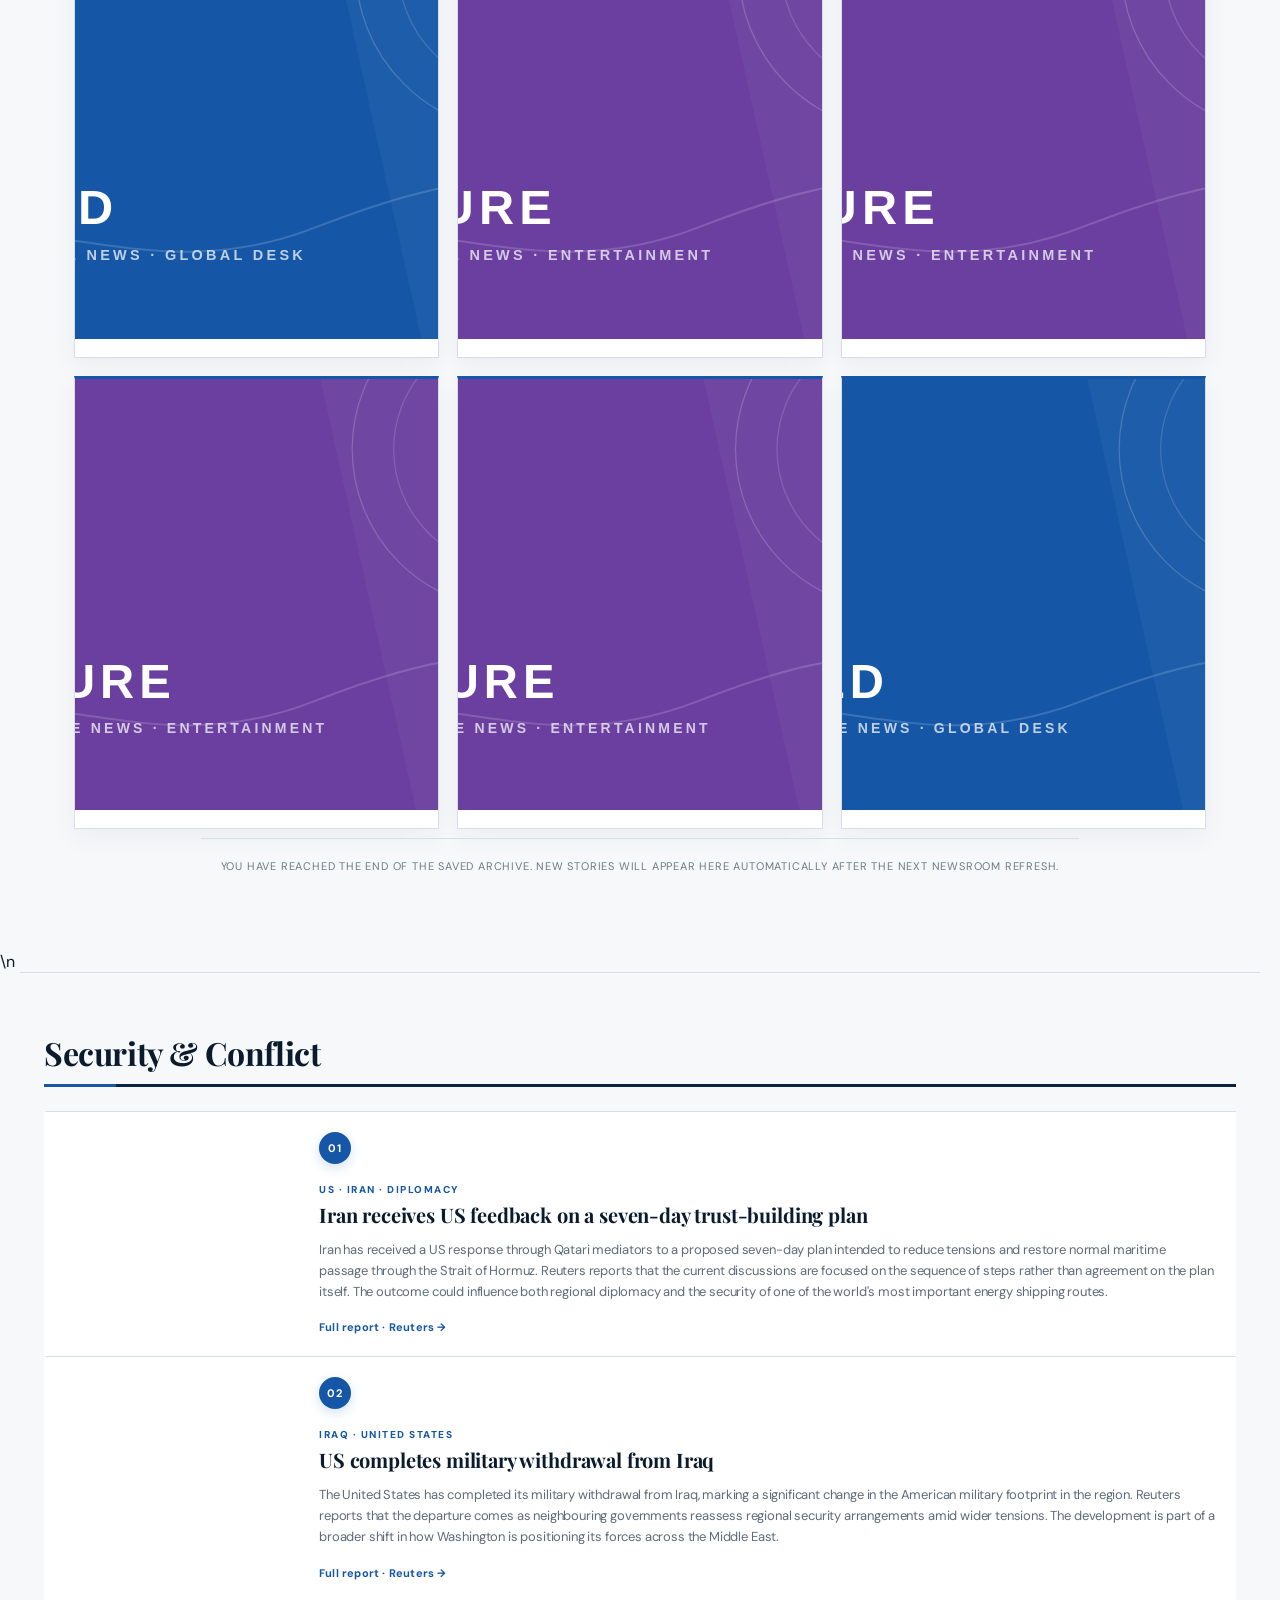
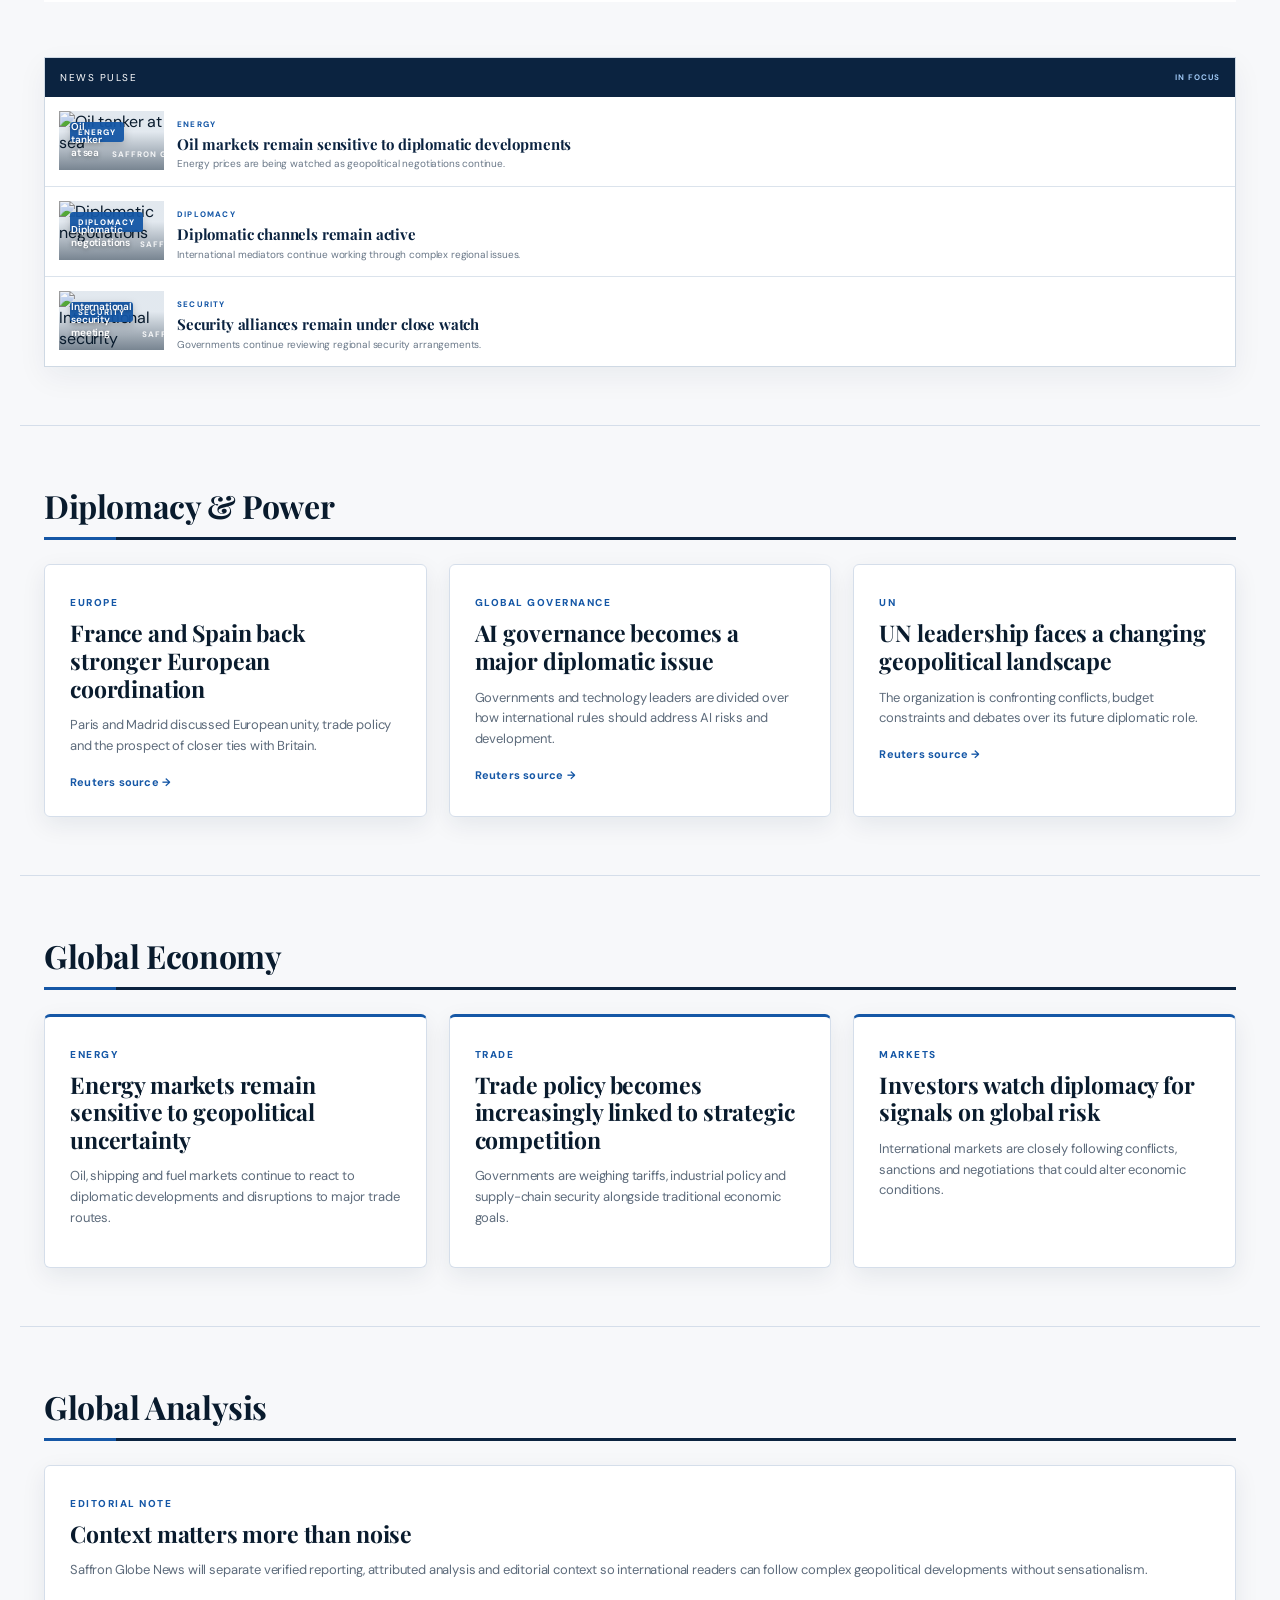
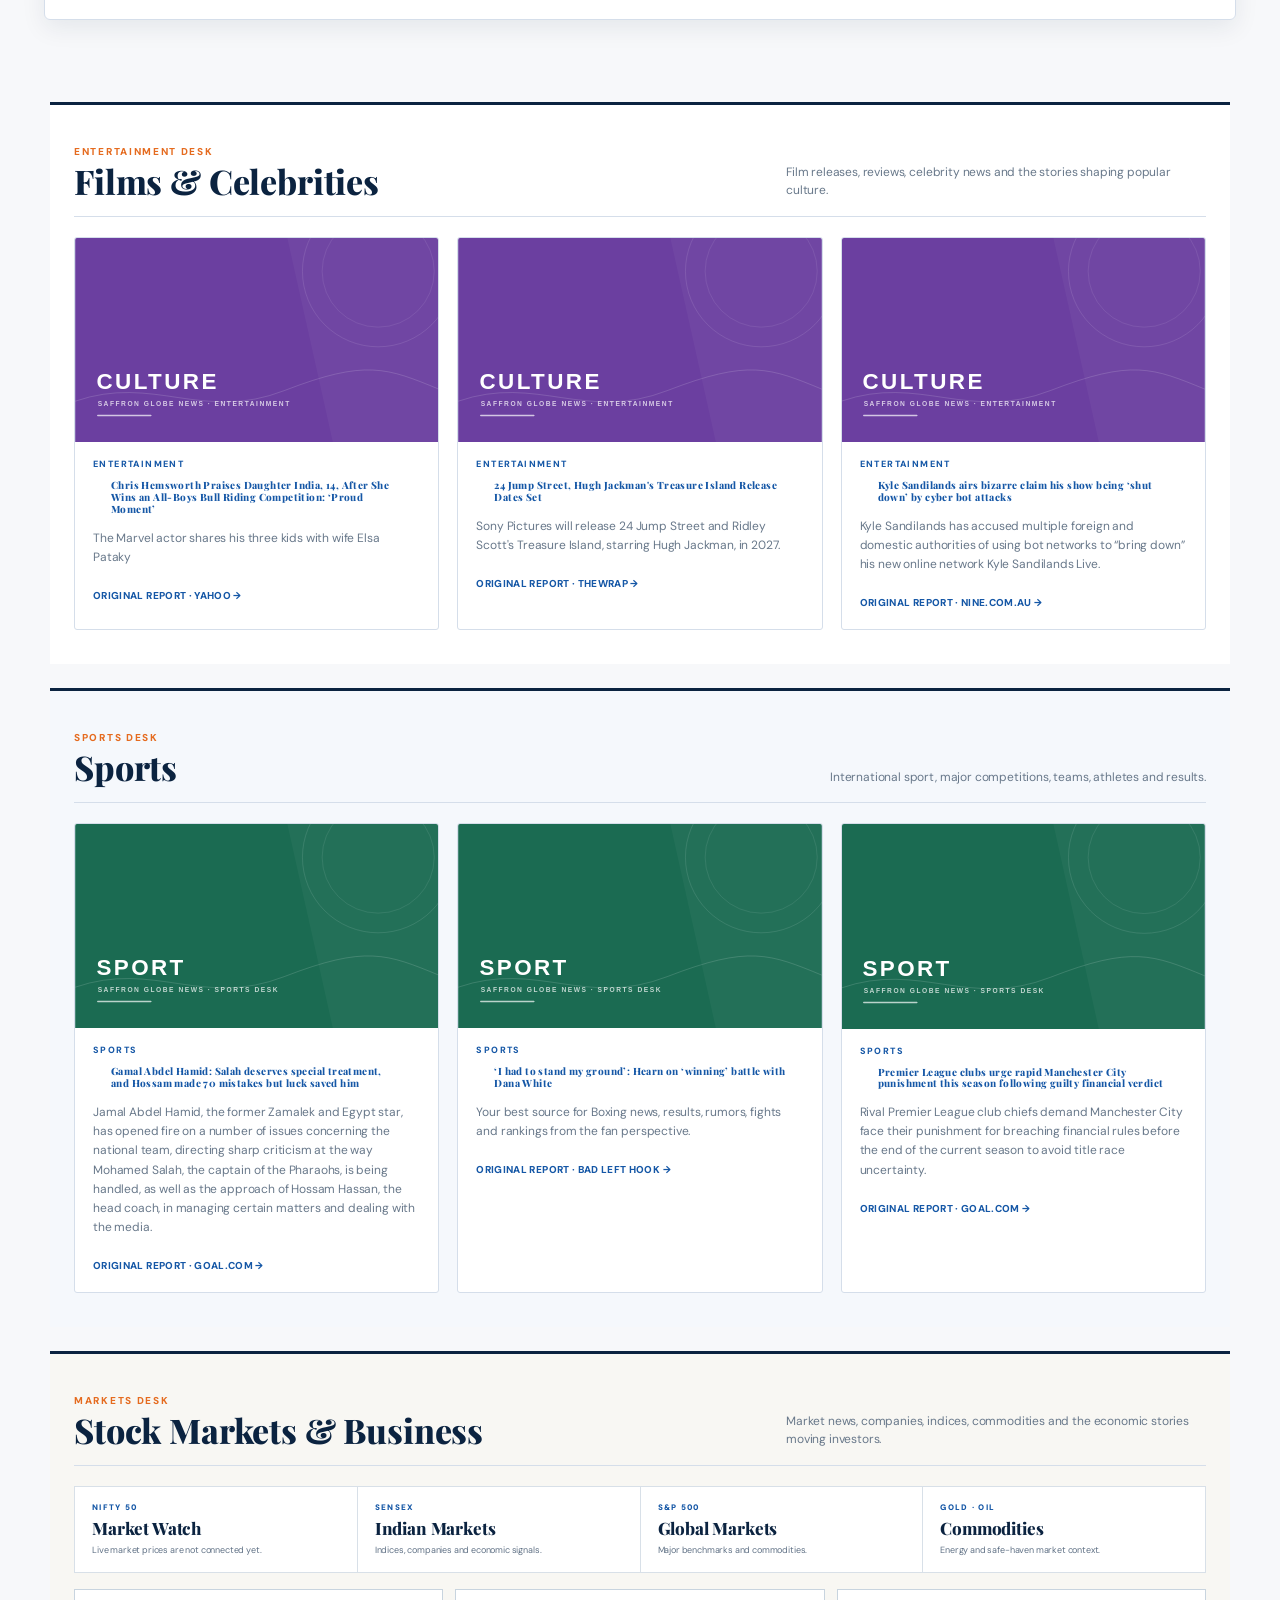
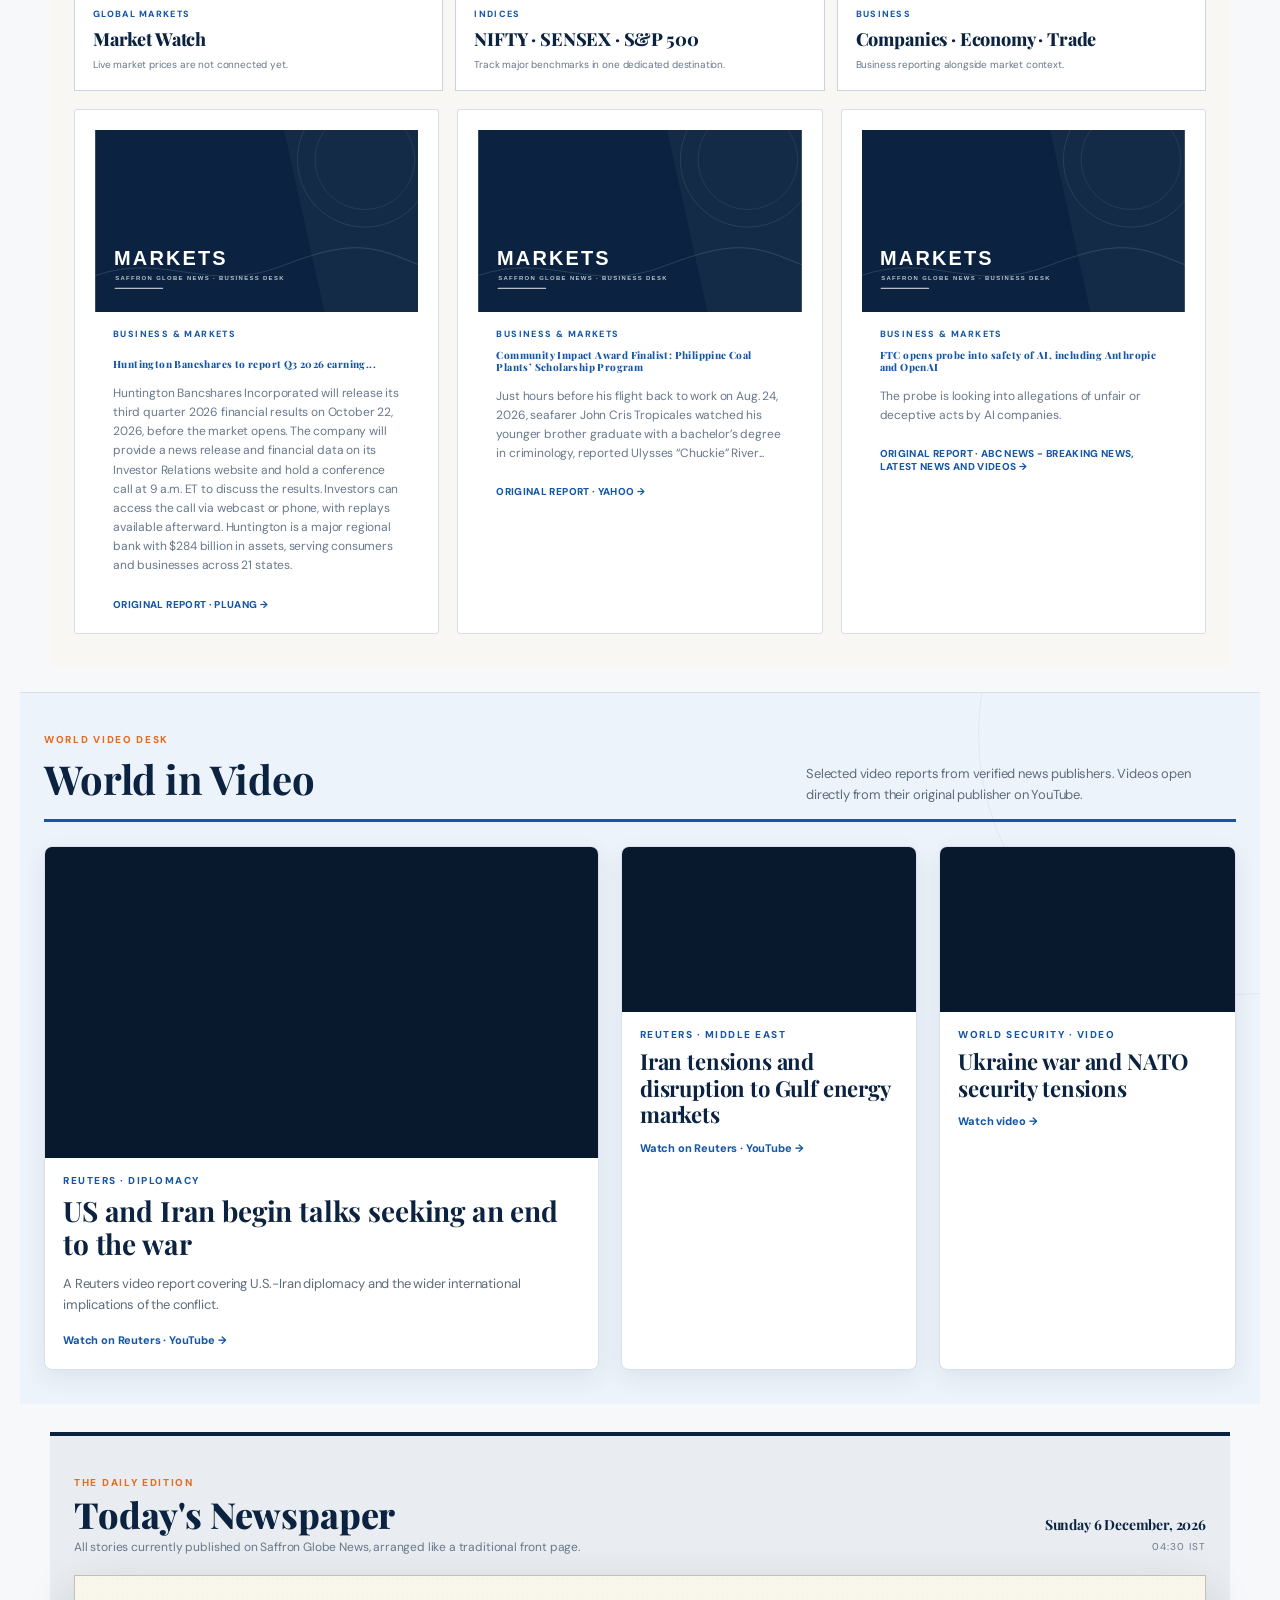
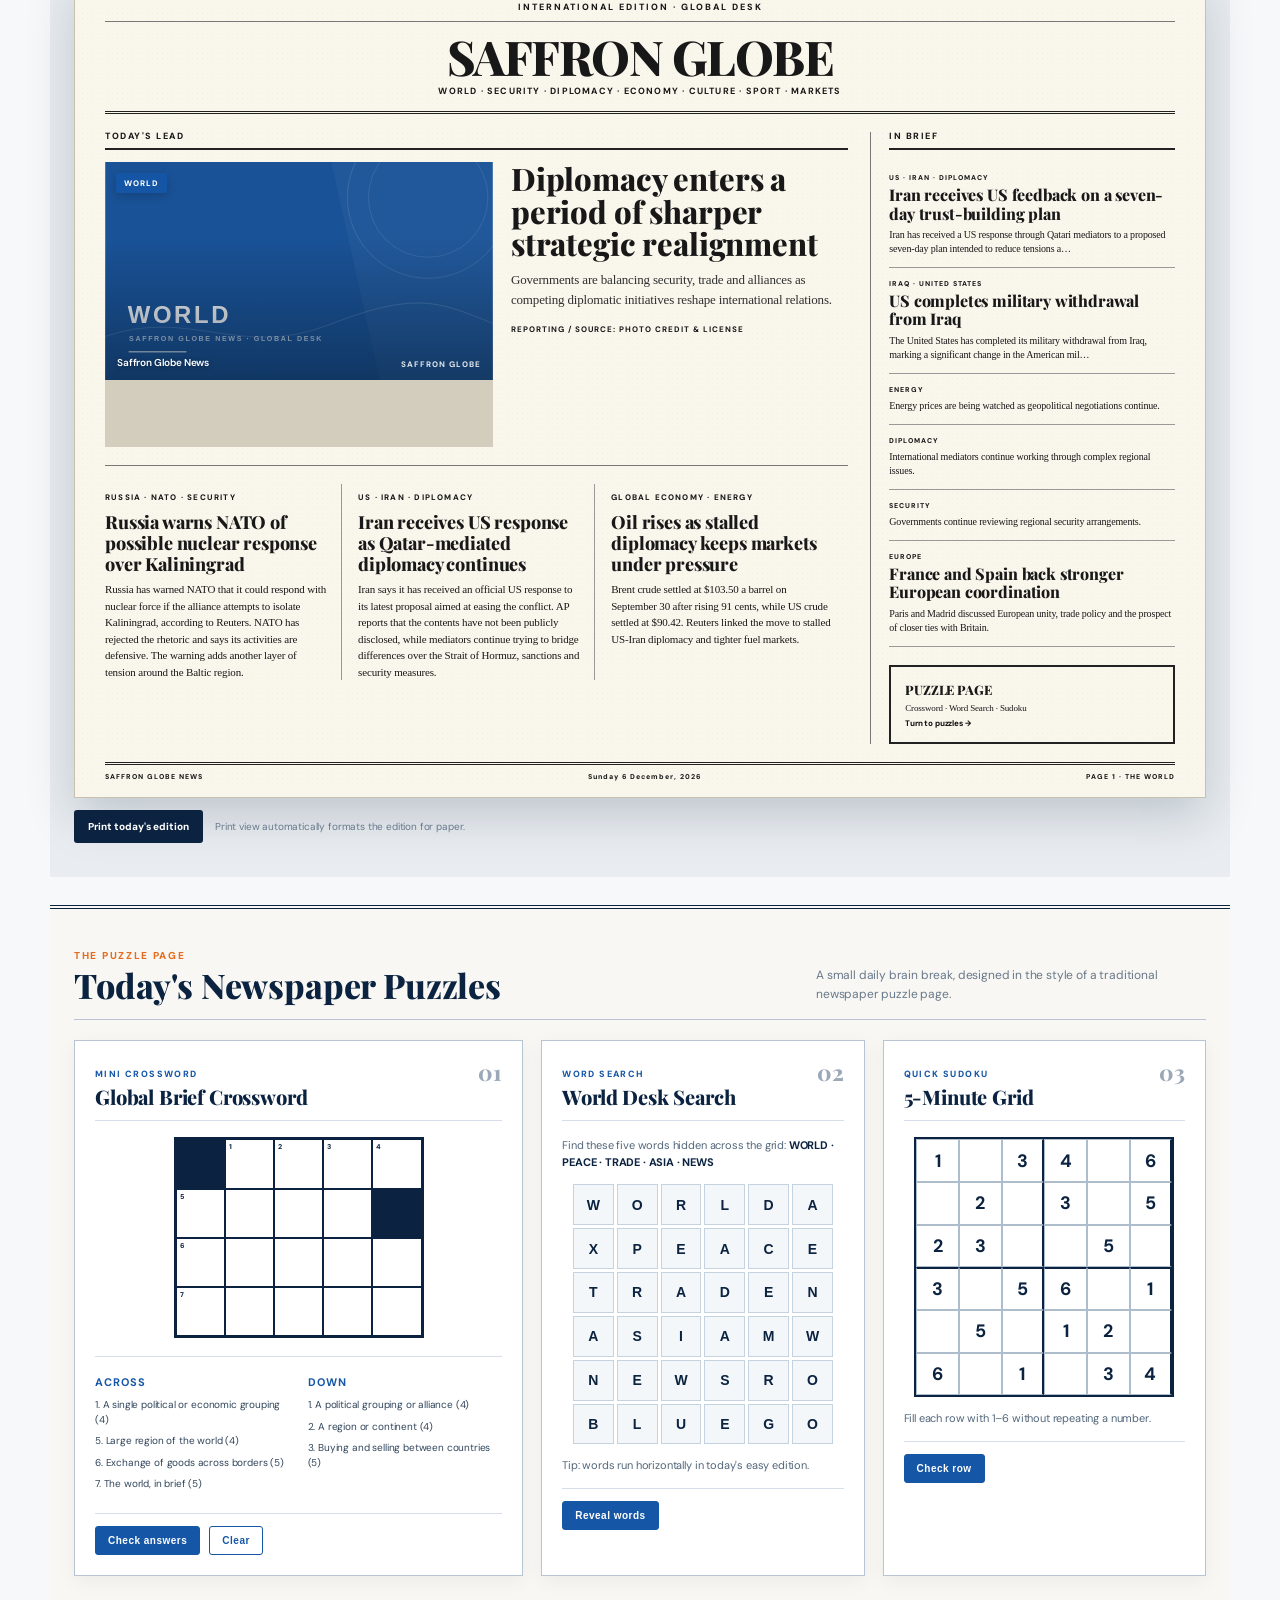
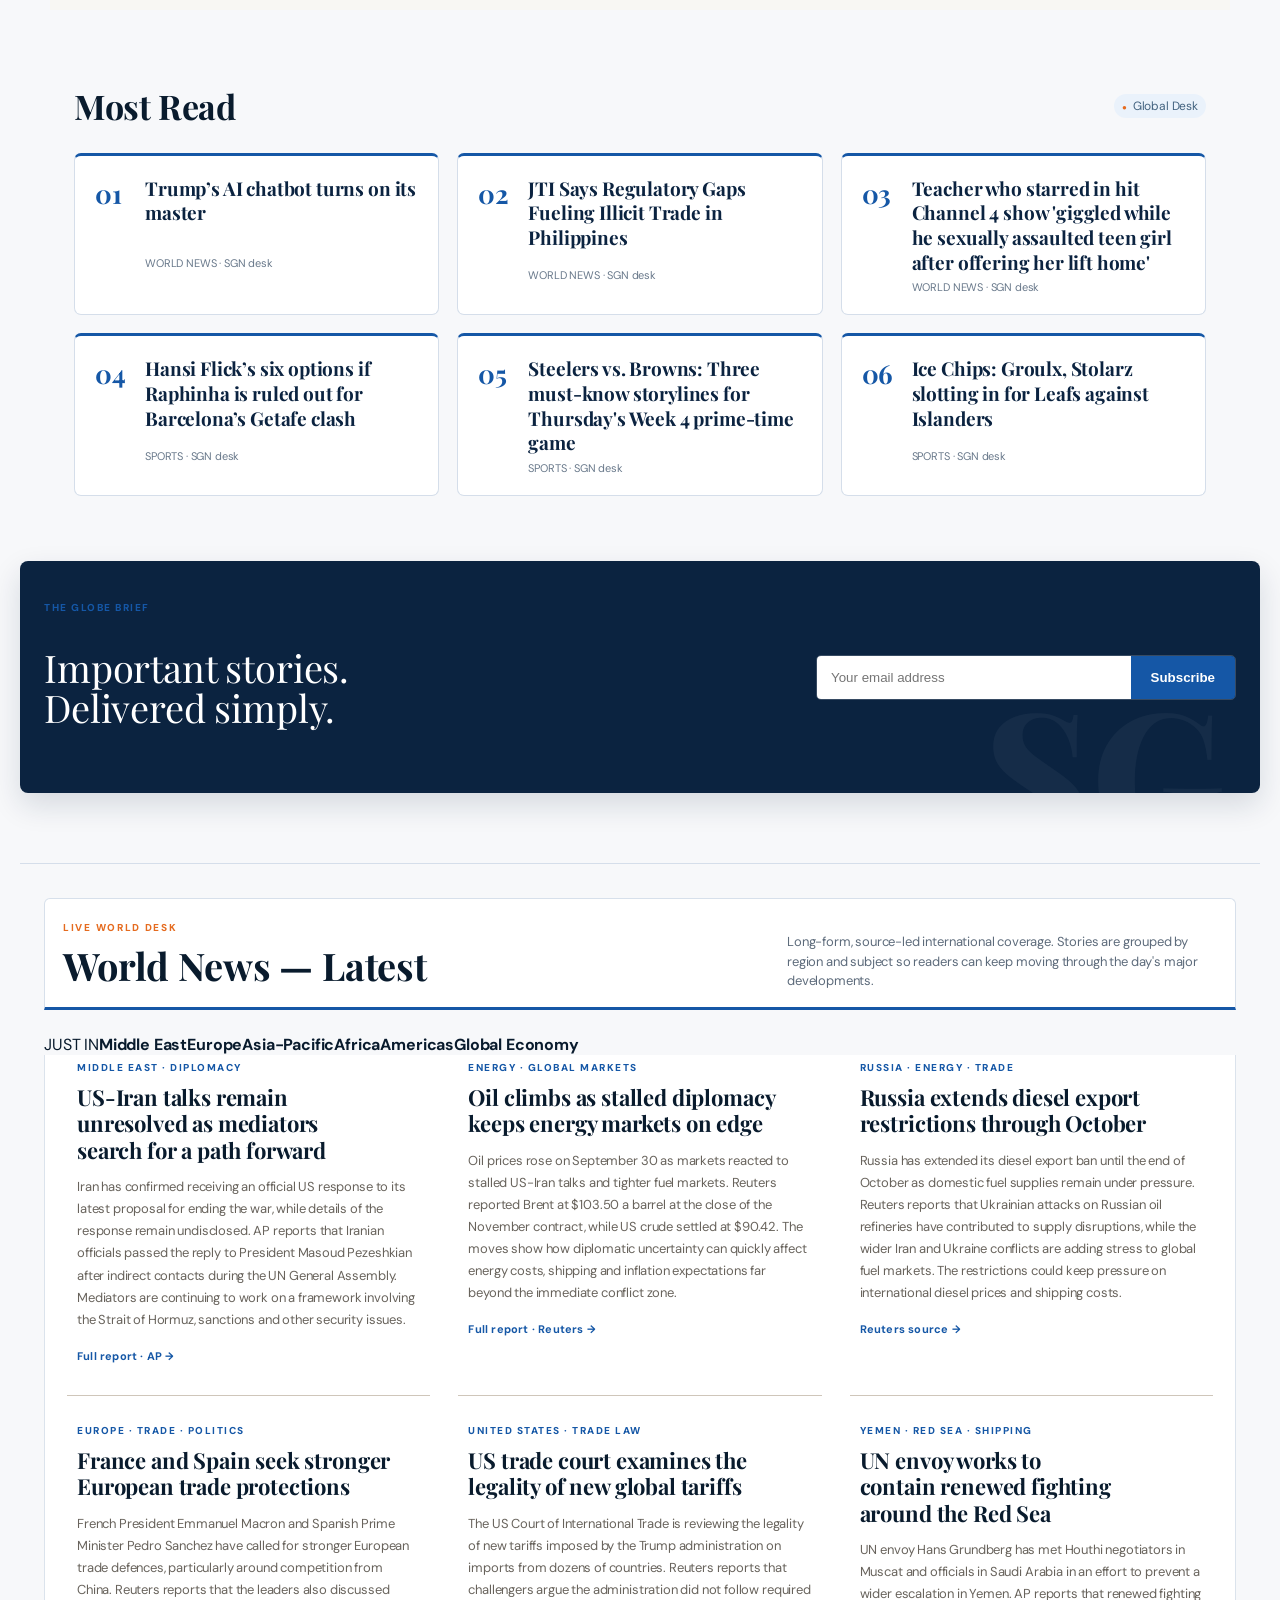
==== commit b92bd1b6: "feat: connect GA4 analytics on index.html" ====
--- a/index.html
+++ b/index.html
@@ -20,6 +20,13 @@
 .quick-topics{max-width:1180px;margin:0 auto;padding:0 24px}.topic-nav{display:flex;gap:22px;align-items:center;padding:13px 0;border-bottom:1px solid #d5deea;overflow:auto;white-space:nowrap}.topic-nav span{font-size:10px;font-weight:800;letter-spacing:1.4px;color:#1557a6}.topic-nav a{font-size:12px;font-weight:700;color:#0b2340;text-decoration:none}.topic-nav a:hover{color:#1557a6}.most-read{max-width:1180px!important;margin:0 auto 20px!important;padding:45px 24px!important}.most-read-grid{display:grid;grid-template-columns:repeat(3,1fr);gap:18px}.most-read-grid article{background:#fff;border:1px solid #d5deea;border-top:3px solid #1557a6;padding:20px;display:grid;grid-template-columns:38px 1fr;gap:6px 12px}.most-read-grid b{font:700 26px "Playfair Display",serif;color:#1557a6}.most-read-grid a{font:700 19px/1.3 "Playfair Display",serif;color:#0b2340;text-decoration:none}.most-read-grid a:hover{color:#1557a6}.most-read-grid span{grid-column:2;color:#68788a;font-size:11px}.economy-grid article{border-top:3px solid #1557a6}.read-time{display:inline-block;background:#eaf2fb;color:#42627f;padding:4px 8px;border-radius:12px;margin-left:8px;font-size:11px}@media(max-width:800px){.most-read-grid{grid-template-columns:1fr}.quick-topics{padding:0 18px}.most-read{padding:35px 18px!important}}
 </style>
 <script type="application/ld+json" id="sgn-site-schema">{"@context":"https://schema.org","@type":"NewsMediaOrganization","name":"Saffron Globe News","url":"https://parshantsharma29102005-hue.github.io/Saffron-globe-news/","logo":"https://parshantsharma29102005-hue.github.io/Saffron-globe-news/saffron-globe-logo.svg","description":"Source-led global news, geopolitics, diplomacy, security, markets, sports and culture.","sameAs":[]}</script>
+<script async src="https://www.googletagmanager.com/gtag/js?id=G-8YSYJTRE4B"></script>
+<script>
+  window.dataLayer = window.dataLayer || [];
+  function gtag(){dataLayer.push(arguments);}
+  gtag('js', new Date());
+  gtag('config', 'G-8YSYJTRE4B');
+</script>
 </head>
 <body>
 <div class="top"><span id="dateLine">Global Desk</span><span>World · Geopolitics · Diplomacy · Security · Global Affairs</span></div>
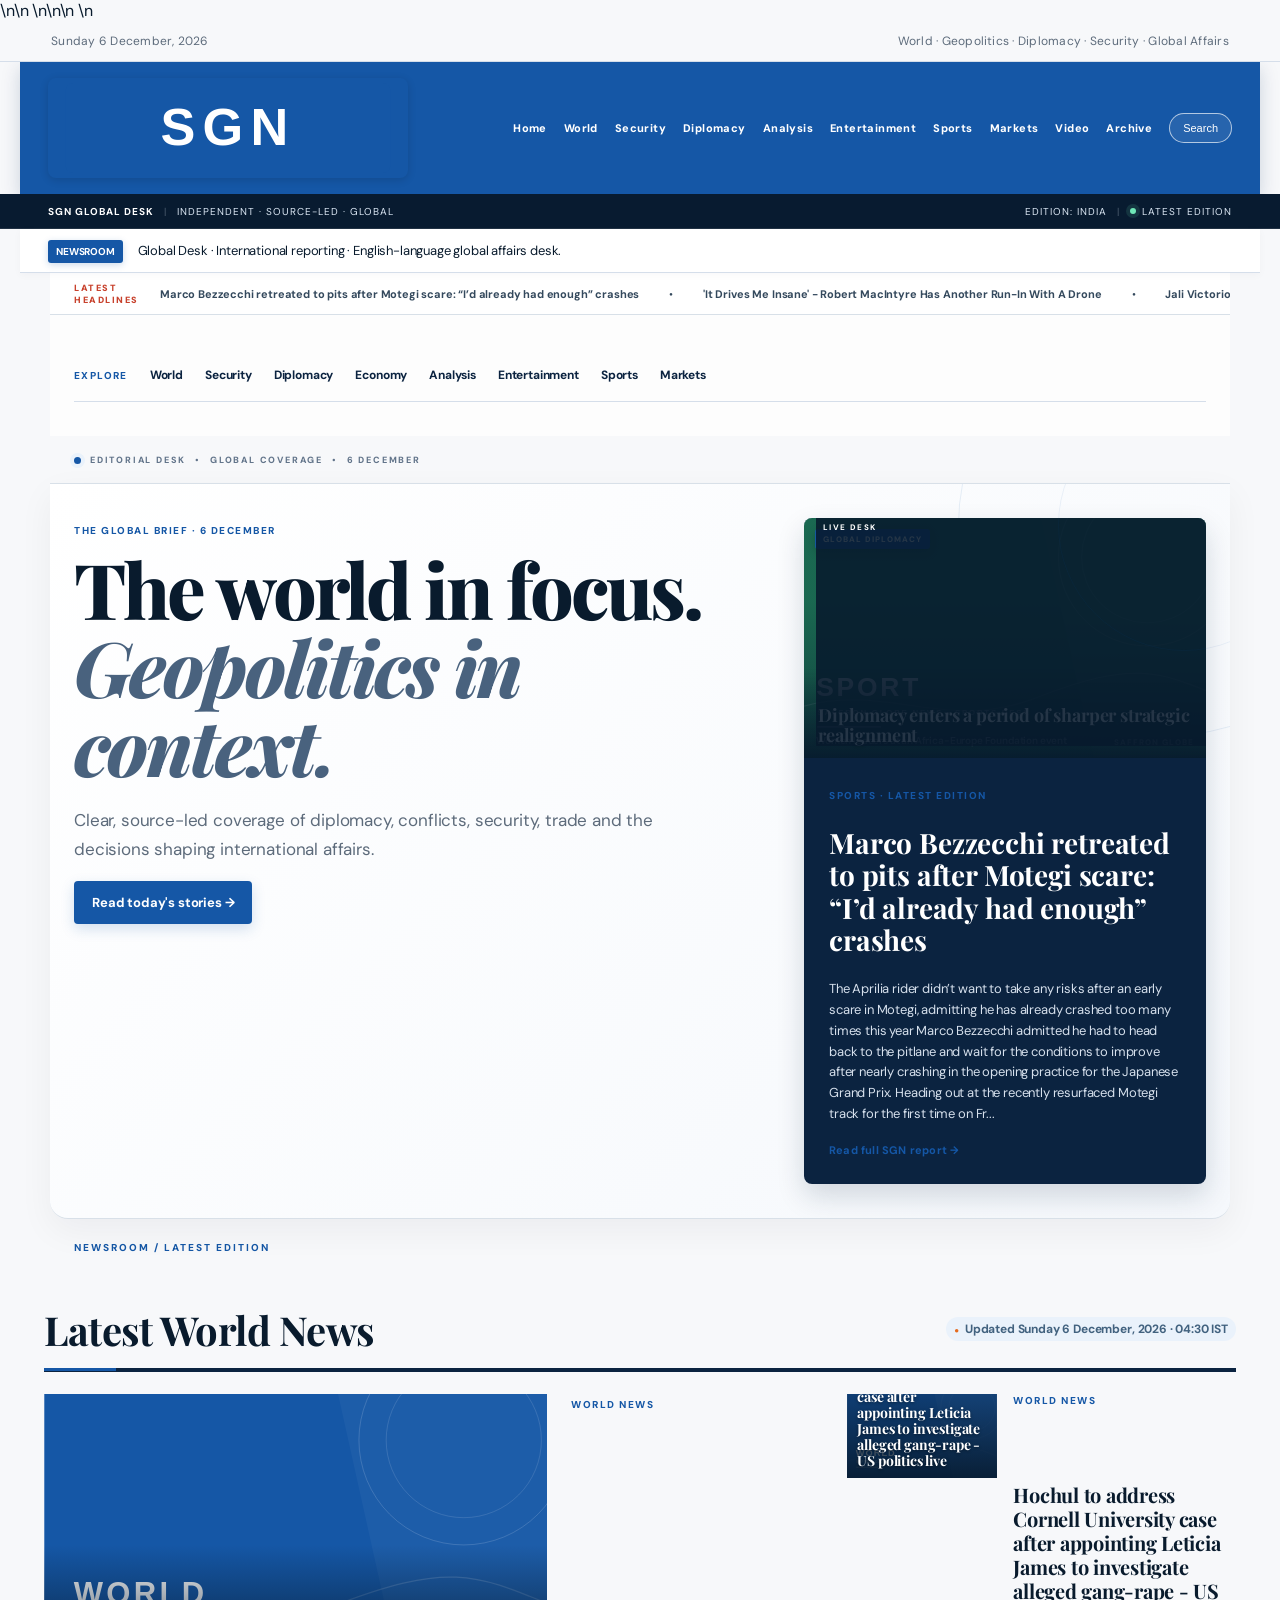
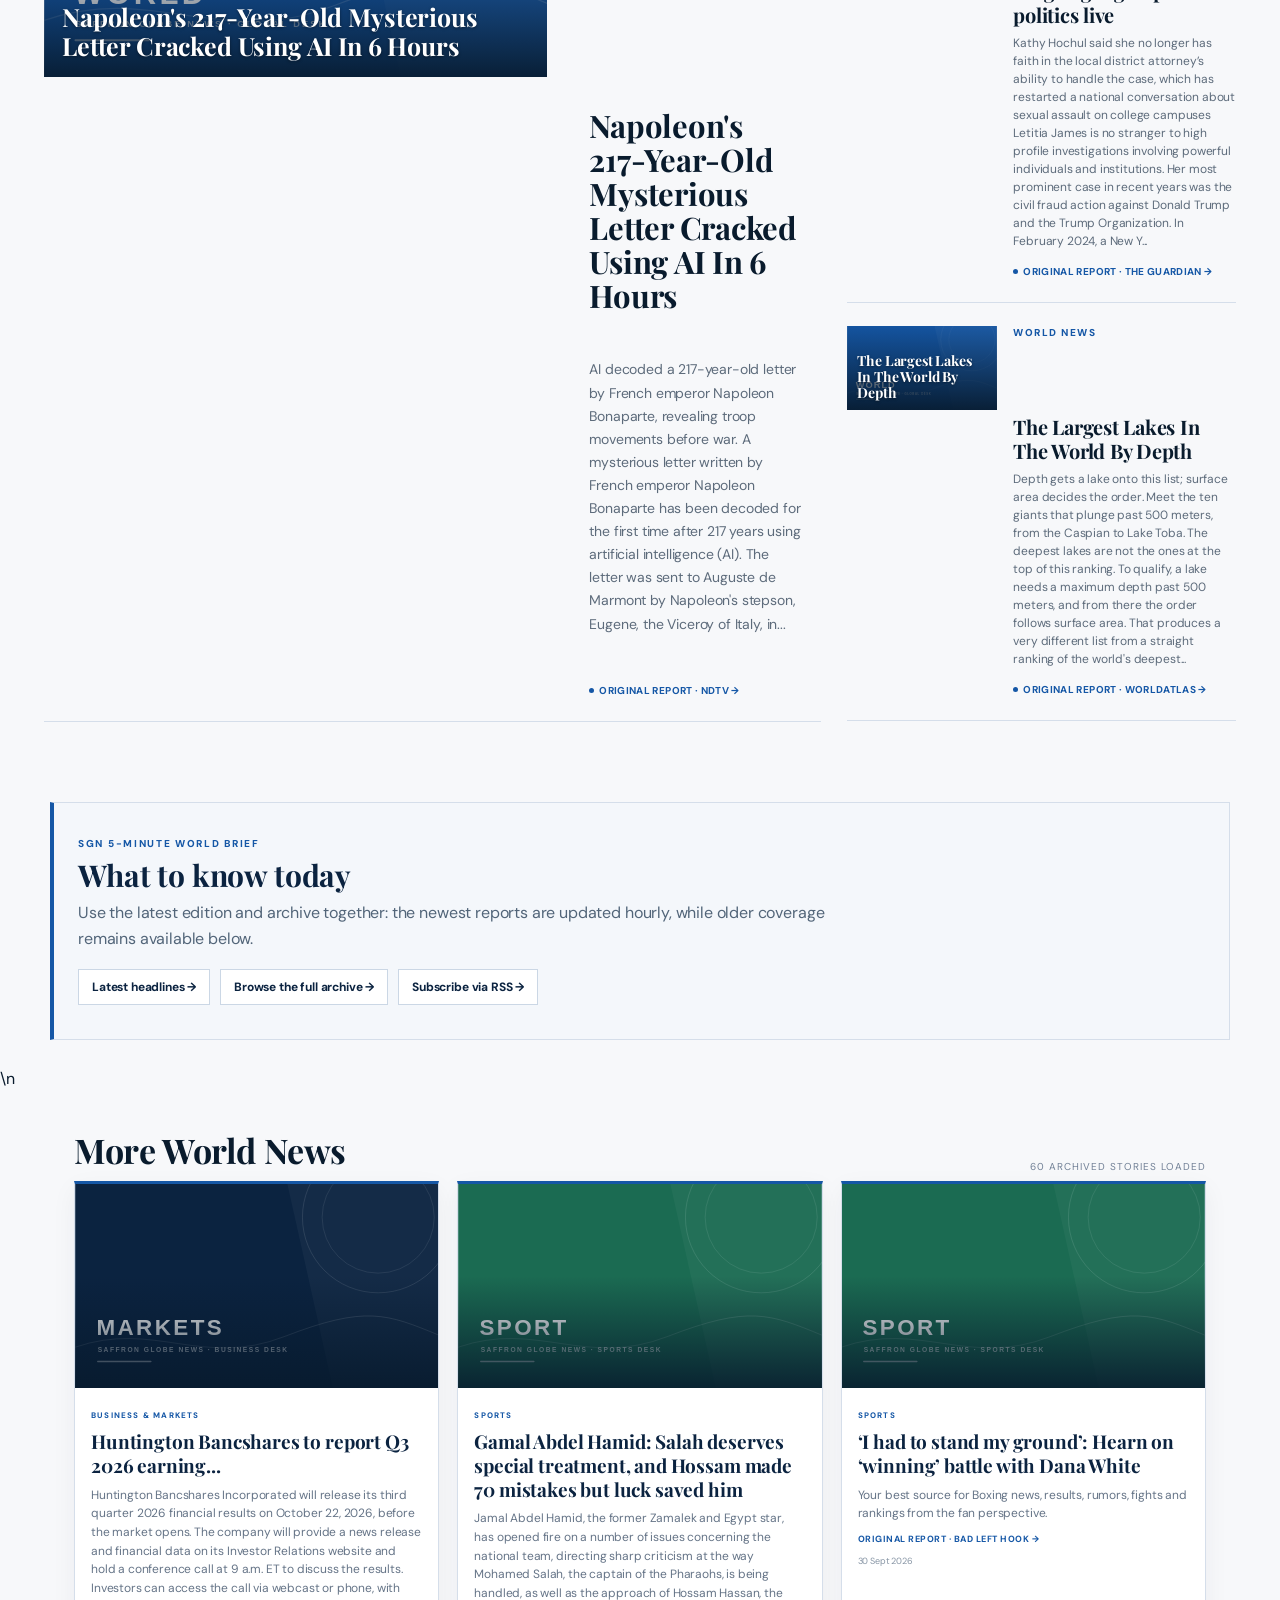
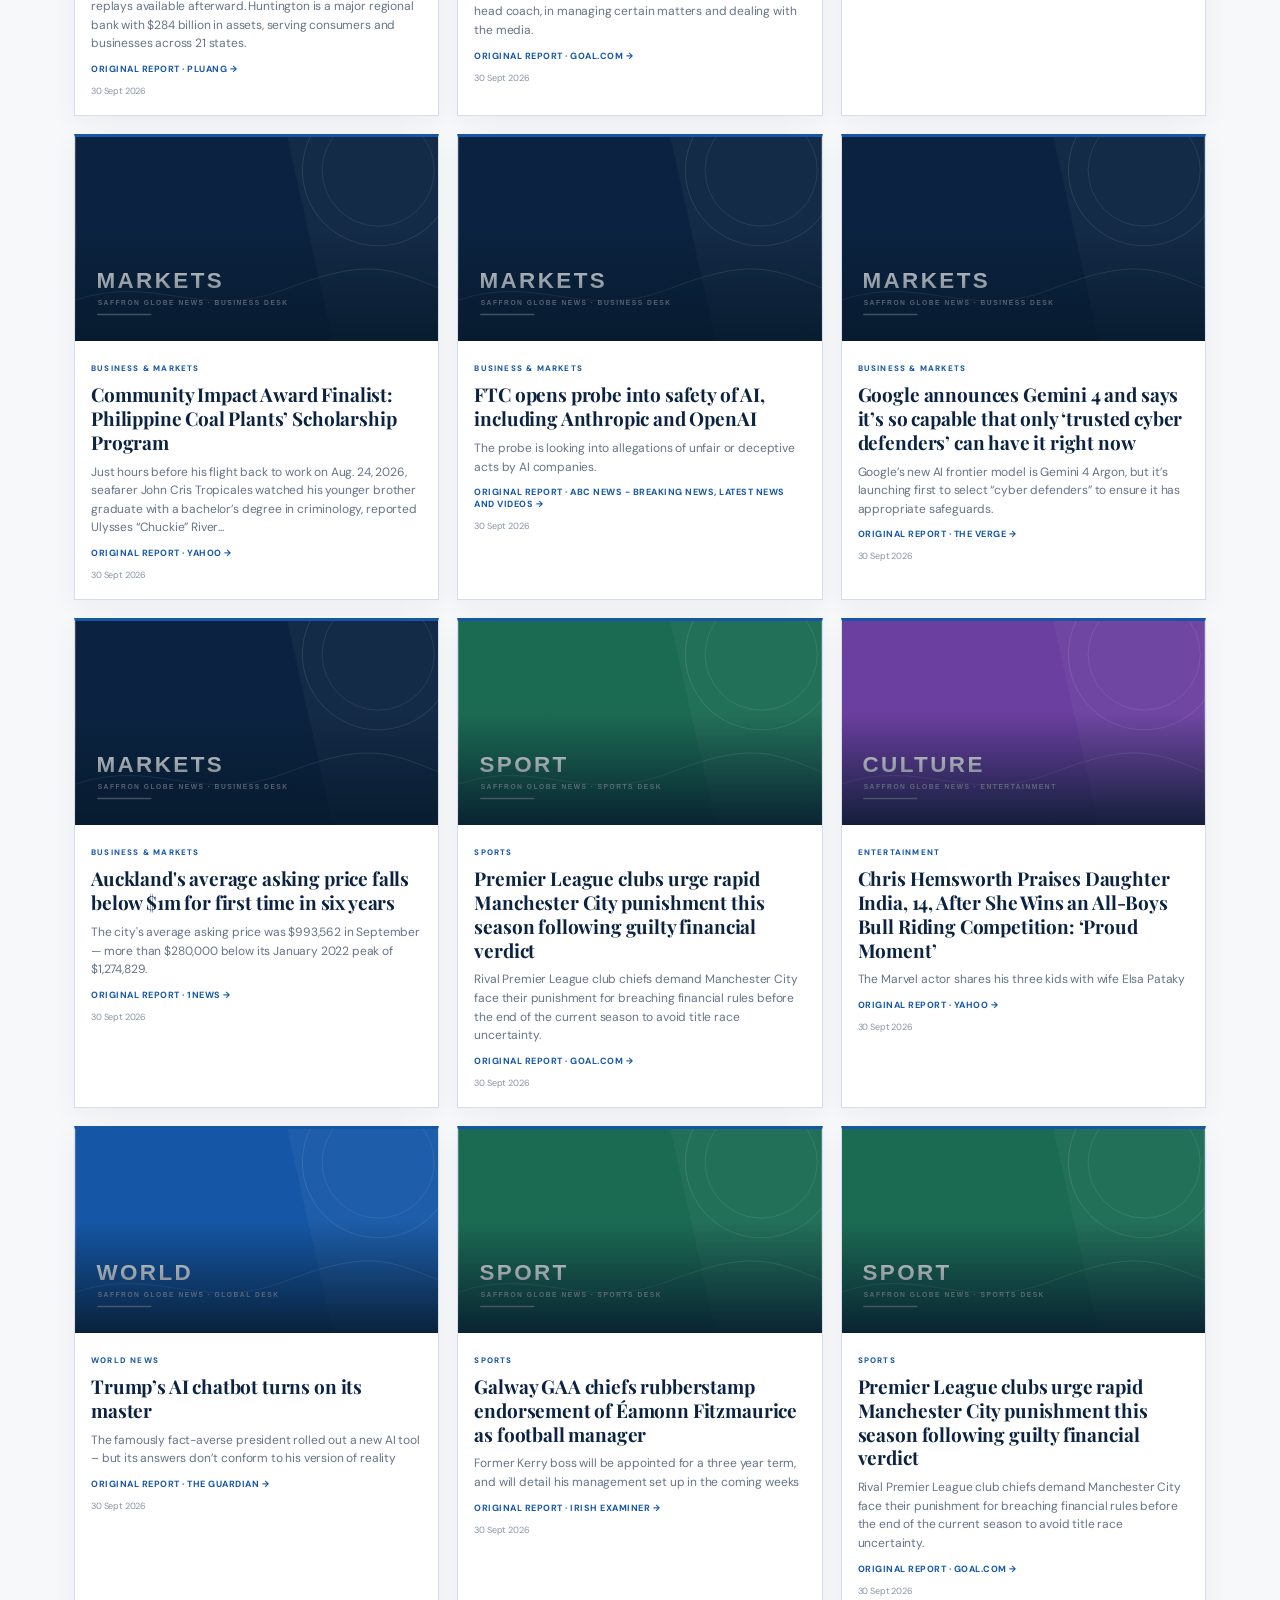
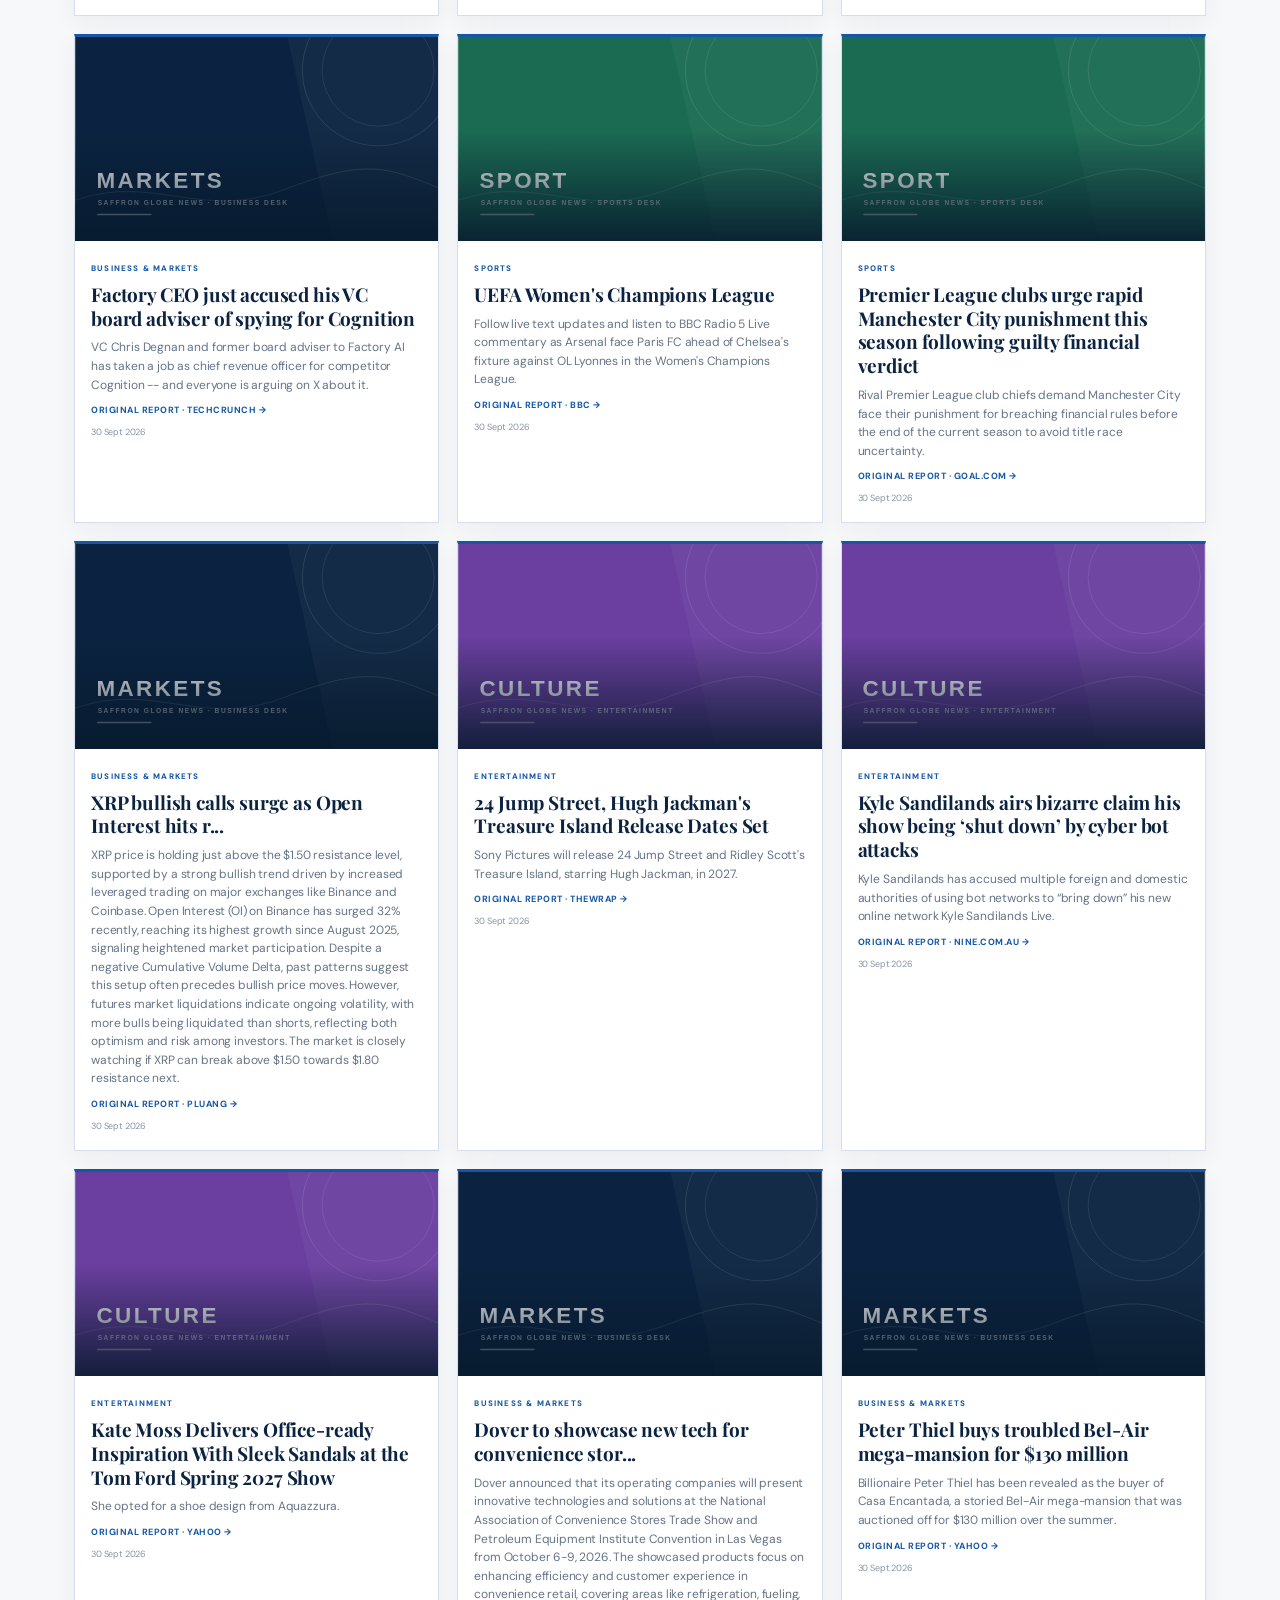
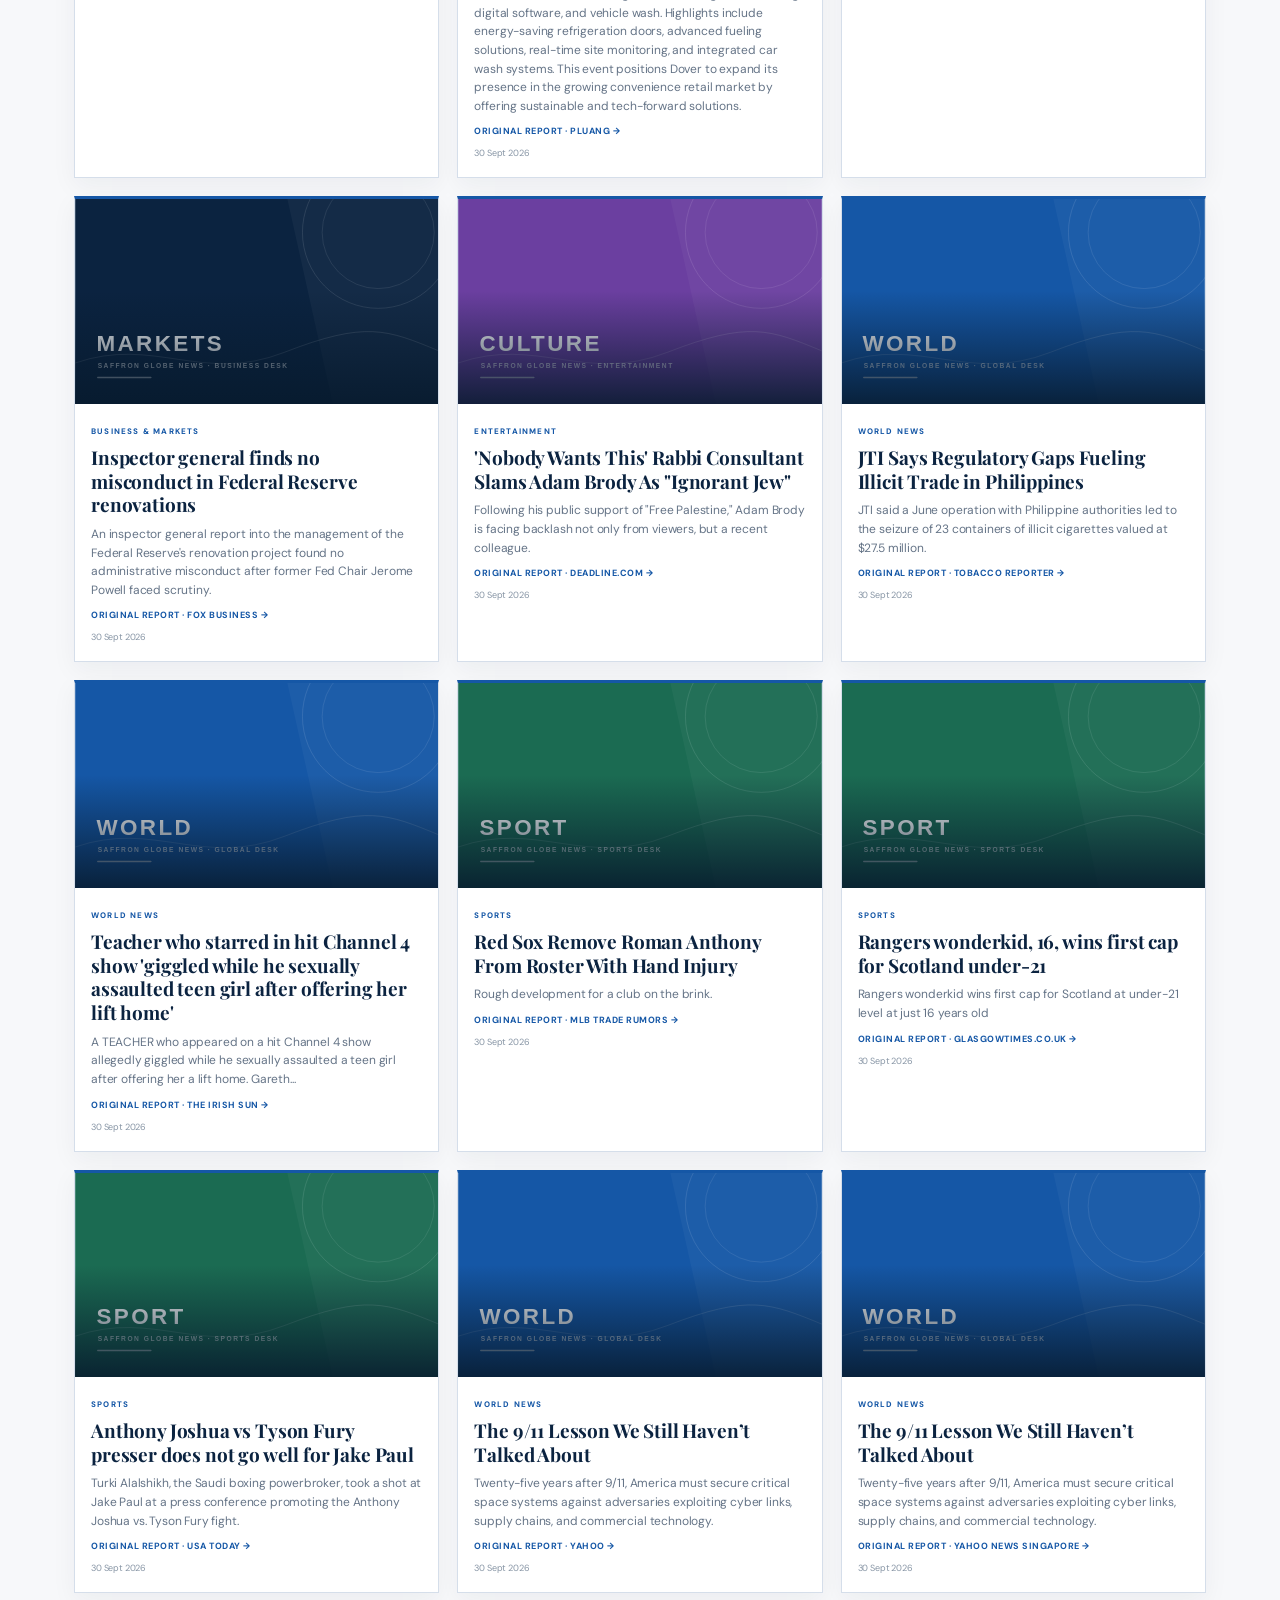
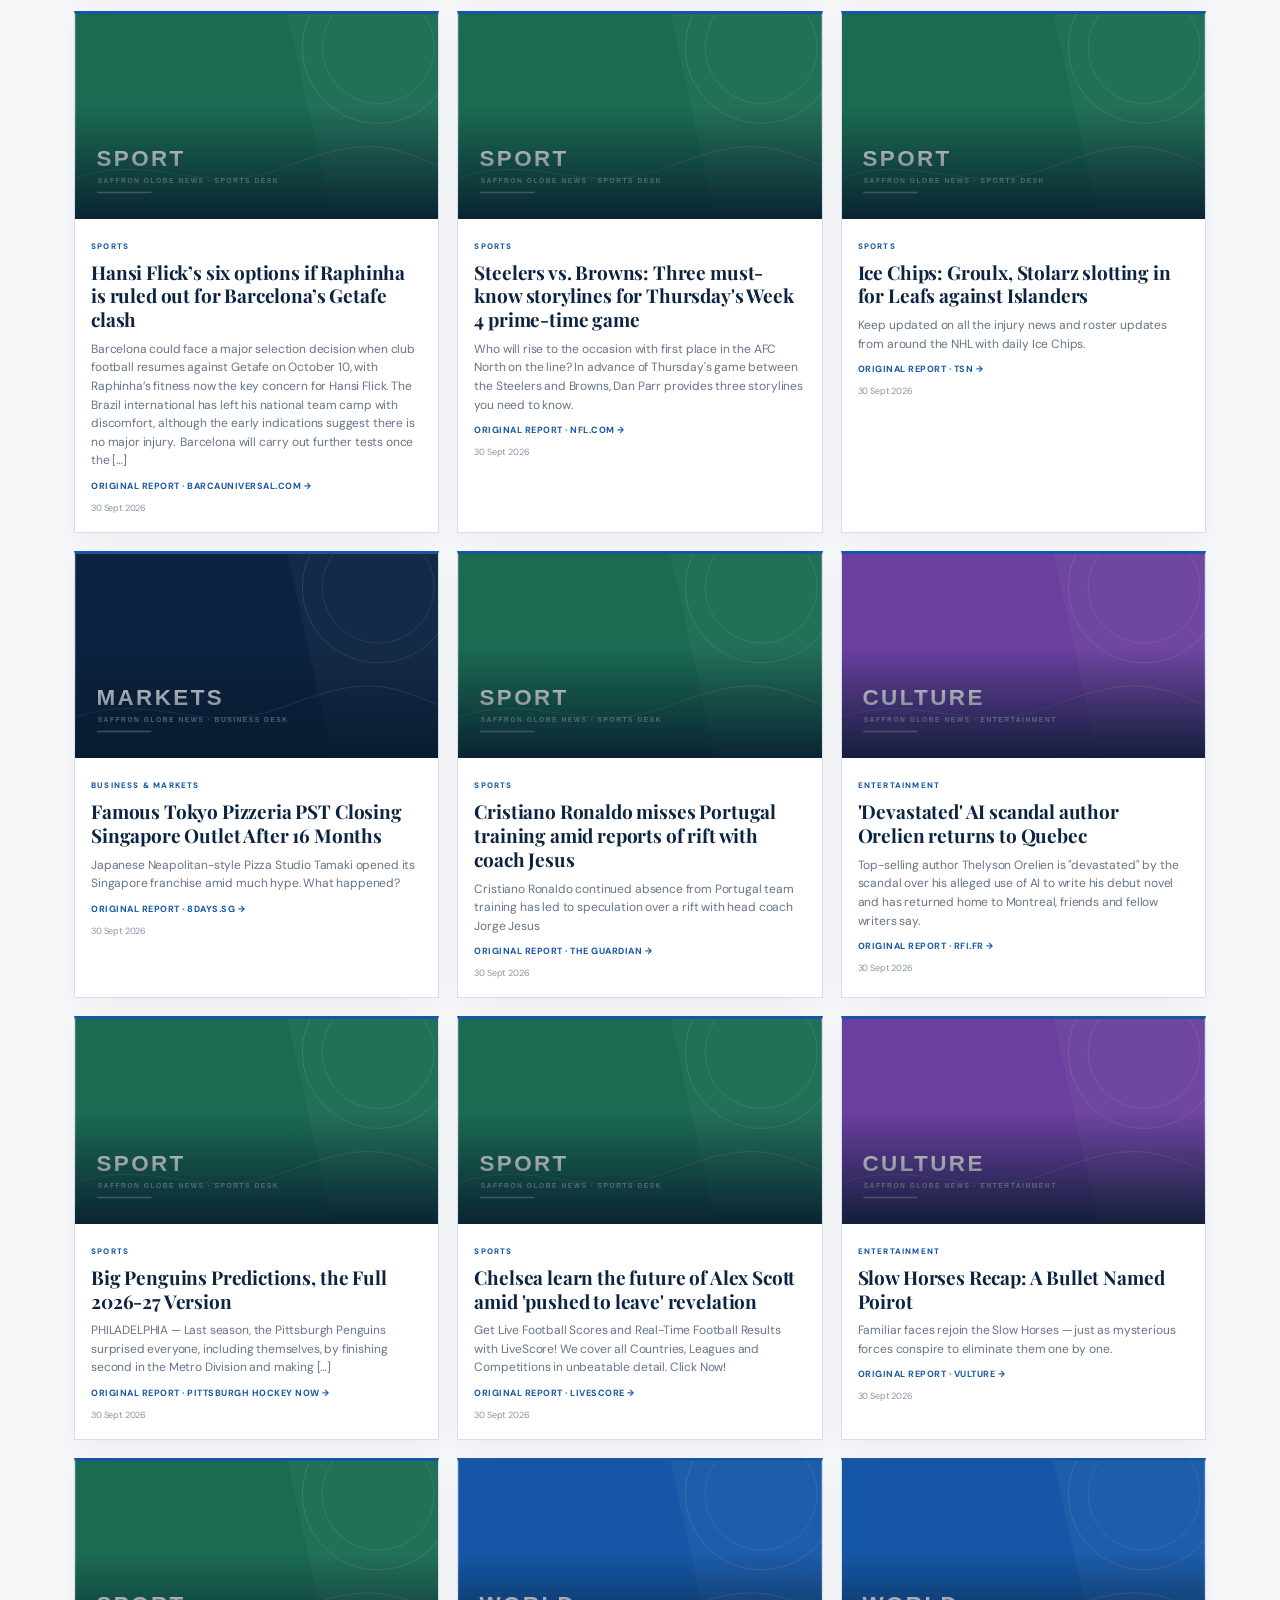
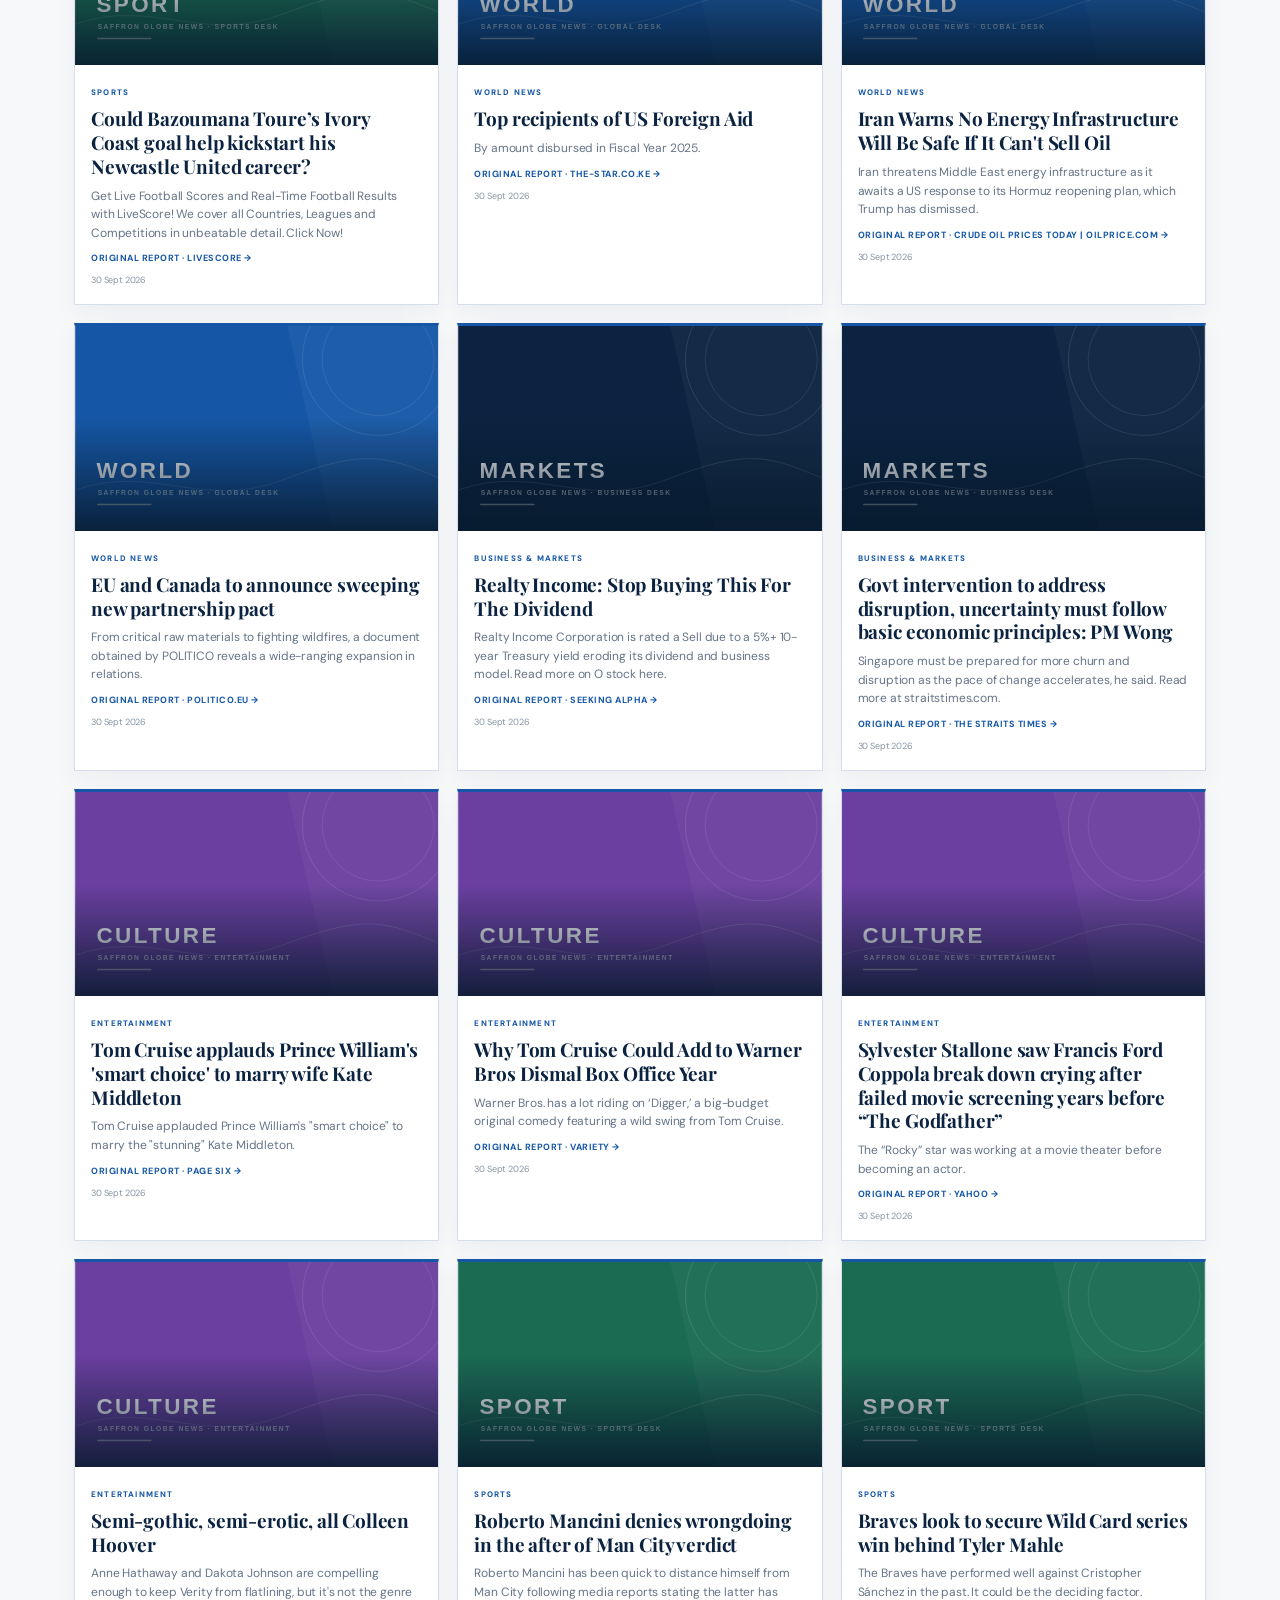
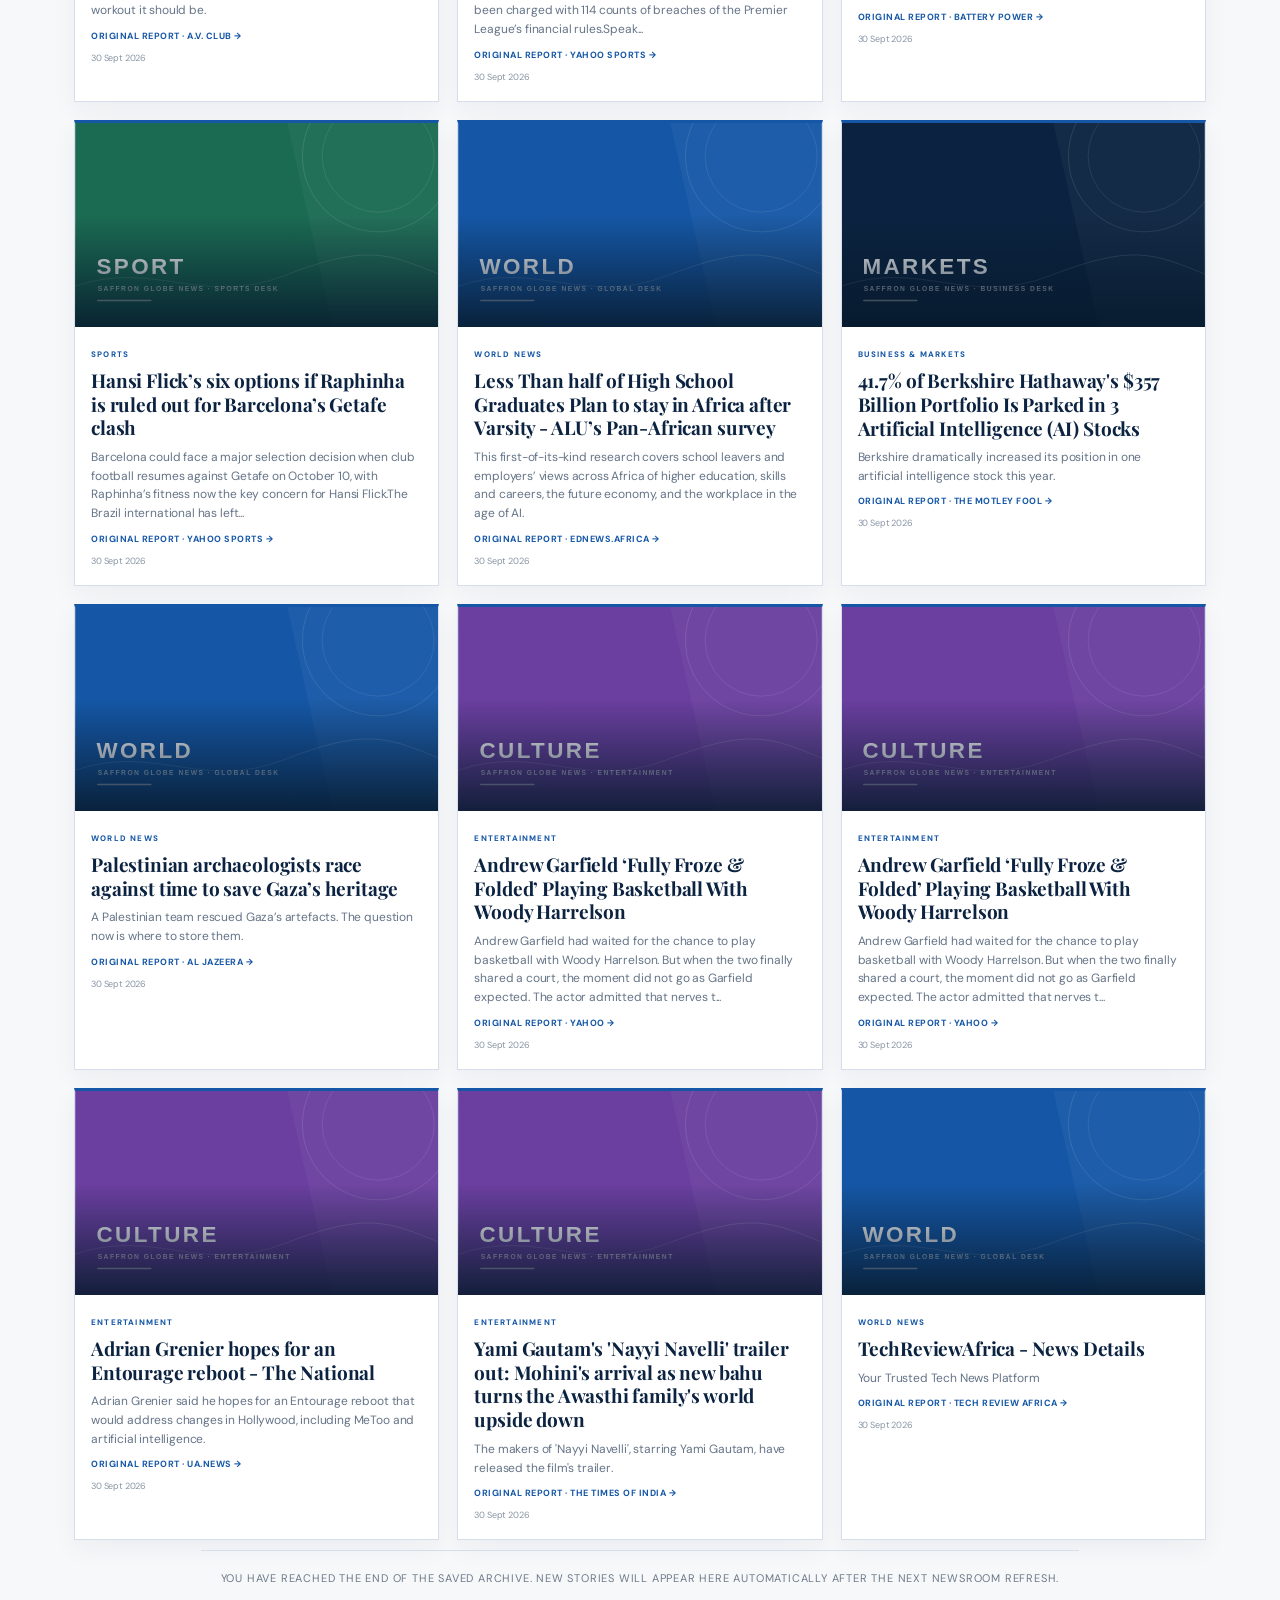
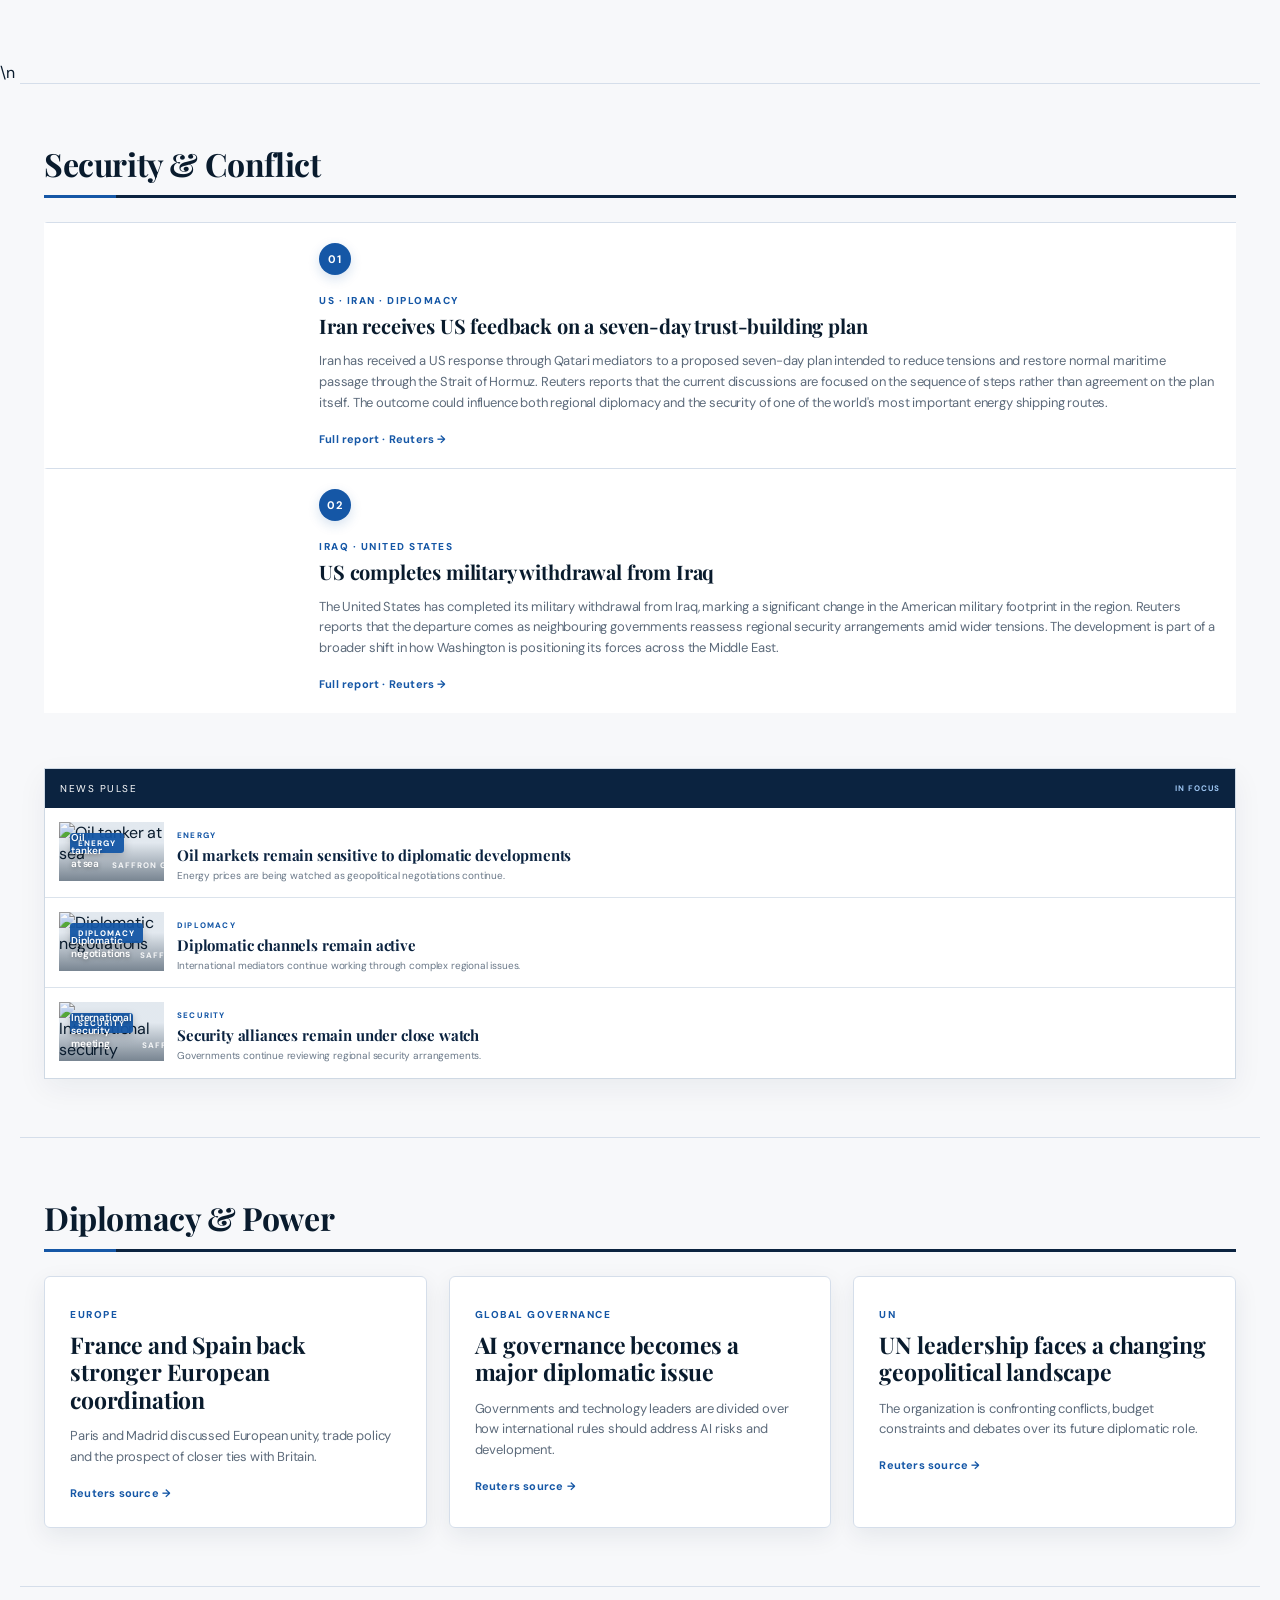
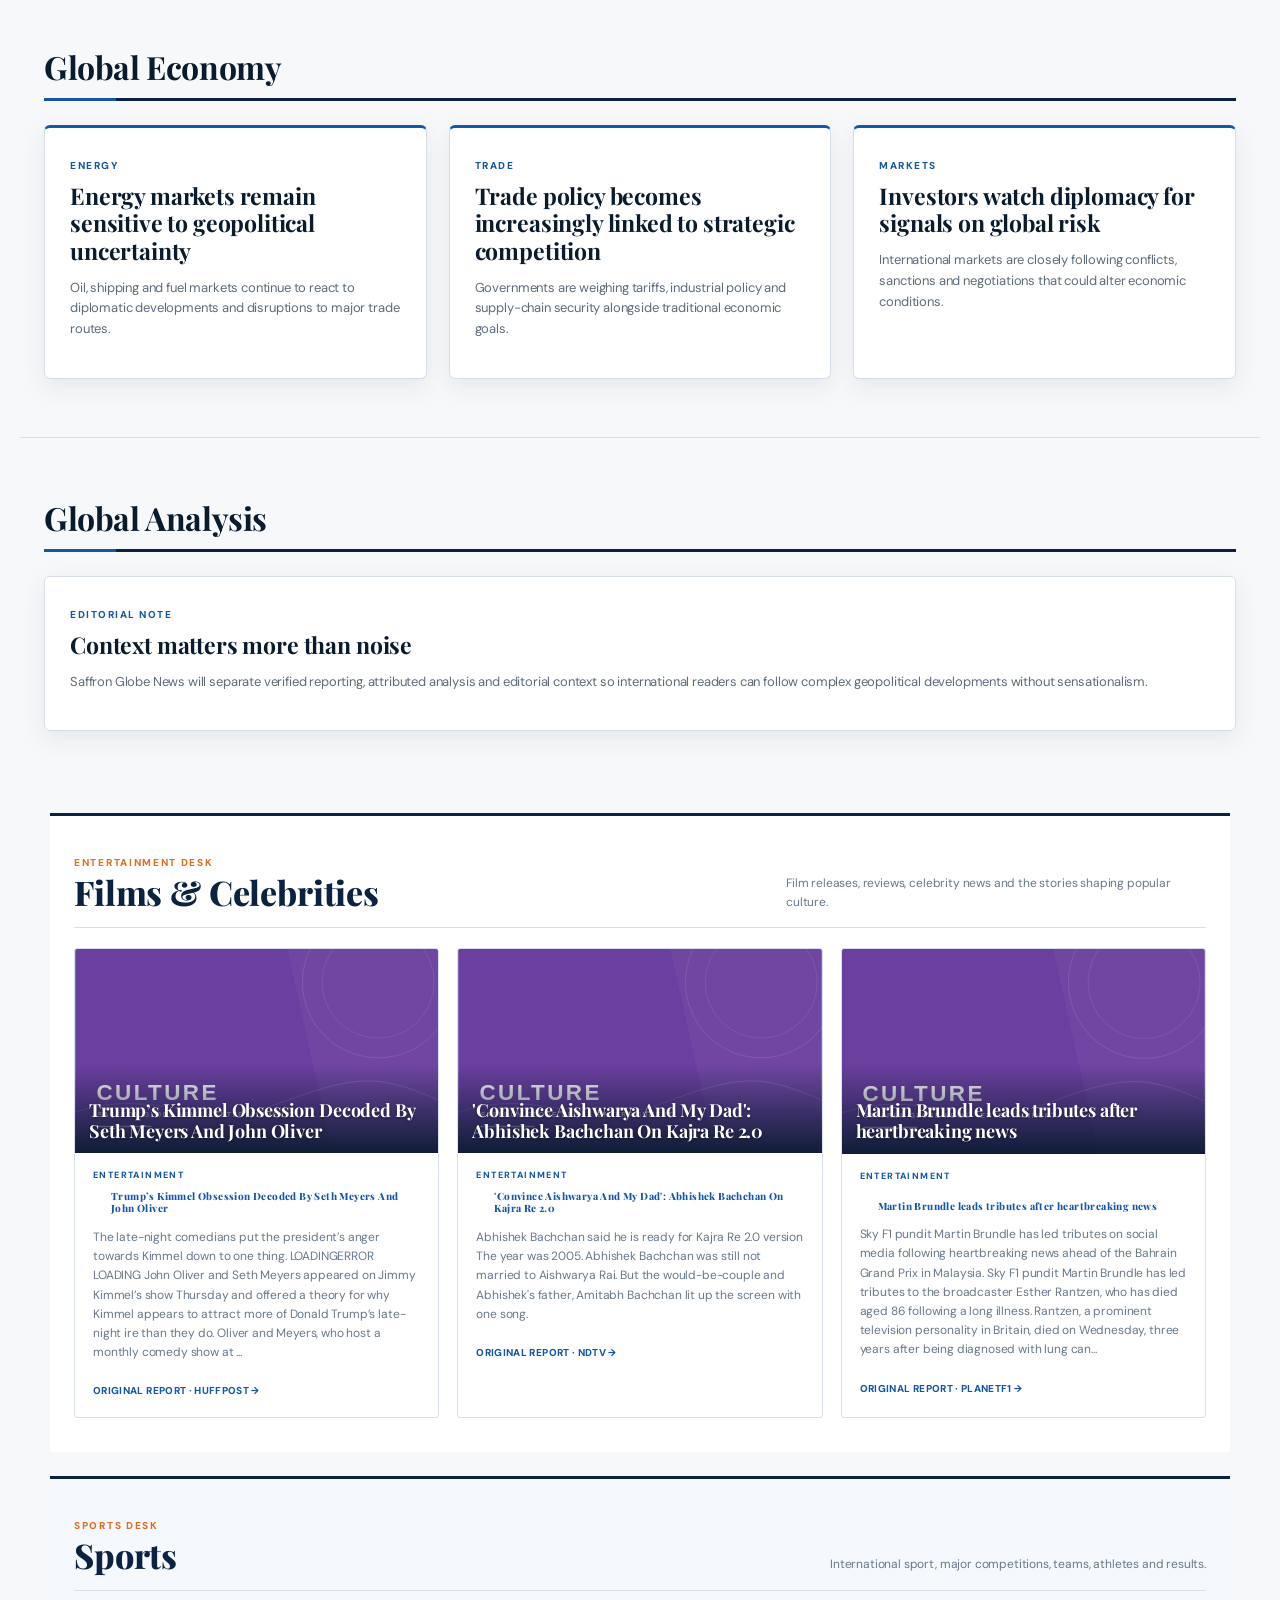
==== commit b0c7b7be: "Fix desktop masthead logo visibility" ====
--- a/index.html
+++ b/index.html
@@ -15,7 +15,7 @@
 <meta name="twitter:description" content="Source-led coverage of world affairs, geopolitics, diplomacy, security, markets, sports and culture.">\n<meta property="og:image" content="https://parshantsharma29102005-hue.github.io/Saffron-globe-news/news-world.svg">\n<meta name="twitter:image" content="https://parshantsharma29102005-hue.github.io/Saffron-globe-news/news-world.svg">\n<link rel="alternate" type="application/rss+xml" title="Saffron Globe News RSS" href="rss.xml">
 <link rel="preconnect" href="https://fonts.googleapis.com"><link rel="preconnect" href="https://fonts.gstatic.com" crossorigin>
 <link href="https://fonts.googleapis.com/css2?family=DM+Sans:wght@400;500;600;700&family=Playfair+Display:wght@600;700;800&display=swap" rel="stylesheet">
-<link rel="stylesheet" href="style.css"><style>.site-brand{display:flex;align-items:center;gap:18px;text-decoration:none;color:inherit}.site-brand img{width:360px;height:auto;display:block;max-height:76px;object-fit:contain}.brand-tagline{display:none}@media(max-width:700px){.site-brand img{width:245px;max-height:58px}}</style><link rel="manifest" href="manifest.webmanifest">\n<script async src="https://news.google.com/swg/js/v1/publisher.js"></script><meta name="theme-color" content="#1557a6"><link rel="icon" type="image/svg+xml" href="favicon.svg"><link rel="apple-touch-icon" href="favicon.svg"><link rel="shortcut icon" href="favicon.svg">
+<link rel="stylesheet" href="style.css"><style>.site-brand{display:flex;align-items:center;gap:18px;text-decoration:none;color:inherit}.site-brand img{width:360px;height:auto;display:block;max-height:76px;object-fit:contain;background:#fff;border-radius:8px;padding:5px;box-shadow:0 2px 8px rgba(0,0,0,.14)}.brand-tagline{display:none}@media(max-width:700px){.site-brand img{width:245px;max-height:58px;padding:4px}}</style><link rel="manifest" href="manifest.webmanifest">\n<script async src="https://news.google.com/swg/js/v1/publisher.js"></script><meta name="theme-color" content="#1557a6"><link rel="icon" type="image/svg+xml" href="favicon.svg"><link rel="apple-touch-icon" href="favicon.svg"><link rel="shortcut icon" href="favicon.svg">
 <style>
 .quick-topics{max-width:1180px;margin:0 auto;padding:0 24px}.topic-nav{display:flex;gap:22px;align-items:center;padding:13px 0;border-bottom:1px solid #d5deea;overflow:auto;white-space:nowrap}.topic-nav span{font-size:10px;font-weight:800;letter-spacing:1.4px;color:#1557a6}.topic-nav a{font-size:12px;font-weight:700;color:#0b2340;text-decoration:none}.topic-nav a:hover{color:#1557a6}.most-read{max-width:1180px!important;margin:0 auto 20px!important;padding:45px 24px!important}.most-read-grid{display:grid;grid-template-columns:repeat(3,1fr);gap:18px}.most-read-grid article{background:#fff;border:1px solid #d5deea;border-top:3px solid #1557a6;padding:20px;display:grid;grid-template-columns:38px 1fr;gap:6px 12px}.most-read-grid b{font:700 26px "Playfair Display",serif;color:#1557a6}.most-read-grid a{font:700 19px/1.3 "Playfair Display",serif;color:#0b2340;text-decoration:none}.most-read-grid a:hover{color:#1557a6}.most-read-grid span{grid-column:2;color:#68788a;font-size:11px}.economy-grid article{border-top:3px solid #1557a6}.read-time{display:inline-block;background:#eaf2fb;color:#42627f;padding:4px 8px;border-radius:12px;margin-left:8px;font-size:11px}@media(max-width:800px){.most-read-grid{grid-template-columns:1fr}.quick-topics{padding:0 18px}.most-read{padding:35px 18px!important}}
 </style>
--- a/style.css
+++ b/style.css
@@ -1389,4 +1389,31 @@
 .dark-mode .archive-card{background:#0f1c2b;border-color:#29405a}.dark-mode .archive-card h3 a{color:#fff}.dark-mode .archive-card p{color:#a9b7c6}.dark-mode .archive-end{border-color:#29405a}
 @media(max-width:900px){.archive-grid{grid-template-columns:repeat(2,minmax(0,1fr))}}
 @media(max-width:600px){#archiveFeed{padding-left:18px!important;padding-right:18px!important}.archive-grid{grid-template-columns:1fr}.archive-card h3{font-size:18px}}
-\n.preferred-source-bar{max-width:1180px;margin:0 auto;padding:10px 24px;display:flex;align-items:center;justify-content:flex-end;gap:12px;border-bottom:1px solid #e5eaf0;background:#fbfcfe;color:#526579;font-size:11px;font-weight:700}.preferred-source-bar [google-add-preferred-source-btn]{min-height:30px}.daily-brief{max-width:1180px;margin:18px auto 28px;padding:28px 24px;background:#f4f7fb;border:1px solid #d5deea;border-left:4px solid #1557a6}.daily-brief-label{font-size:10px;font-weight:800;letter-spacing:1.7px;color:#1557a6}.daily-brief h2{font:700 30px/1.15 "Playfair Display",serif;color:#0b2340;margin:8px 0}.daily-brief p{max-width:760px;color:#526579;line-height:1.65;margin:0 0 16px}.brief-links{display:flex;flex-wrap:wrap;gap:10px}.brief-links a{display:inline-block;padding:9px 13px;border:1px solid #cbd7e5;background:#fff;color:#0b2340;text-decoration:none;font-size:12px;font-weight:700}.brief-links a:hover{color:#1557a6;border-color:#1557a6}@media(max-width:700px){.preferred-source-bar{padding:9px 18px;justify-content:space-between}.daily-brief{margin:15px 18px 24px;padding:22px 18px}.daily-brief h2{font-size:25px}}\n+\n.preferred-source-bar{max-width:1180px;margin:0 auto;padding:10px 24px;display:flex;align-items:center;justify-content:flex-end;gap:12px;border-bottom:1px solid #e5eaf0;background:#fbfcfe;color:#526579;font-size:11px;font-weight:700}.preferred-source-bar [google-add-preferred-source-btn]{min-height:30px}.daily-brief{max-width:1180px;margin:18px auto 28px;padding:28px 24px;background:#f4f7fb;border:1px solid #d5deea;border-left:4px solid #1557a6}.daily-brief-label{font-size:10px;font-weight:800;letter-spacing:1.7px;color:#1557a6}.daily-brief h2{font:700 30px/1.15 "Playfair Display",serif;color:#0b2340;margin:8px 0}.daily-brief p{max-width:760px;color:#526579;line-height:1.65;margin:0 0 16px}.brief-links{display:flex;flex-wrap:wrap;gap:10px}.brief-links a{display:inline-block;padding:9px 13px;border:1px solid #cbd7e5;background:#fff;color:#0b2340;text-decoration:none;font-size:12px;font-weight:700}.brief-links a:hover{color:#1557a6;border-color:#1557a6}@media(max-width:700px){.preferred-source-bar{padding:9px 18px;justify-content:space-between}.daily-brief{margin:15px 18px 24px;padding:22px 18px}.daily-brief h2{font-size:25px}}\n
+/* Headline-on-image treatment for newsroom photographs */
+main article .image-ui,
+main article .choice-image,
+main article .auto-news-image{position:relative}
+main article .image-headline{
+  position:absolute;
+  left:0;
+  right:0;
+  bottom:0;
+  z-index:4;
+  display:block;
+  padding:36px 14px 12px;
+  color:#fff;
+  font:700 18px/1.15 "Playfair Display",serif;
+  background:linear-gradient(180deg,rgba(7,26,45,0),rgba(7,26,45,.92));
+  text-shadow:0 1px 3px rgba(0,0,0,.45);
+  pointer-events:none;
+}
+#latest .cards article:first-child .image-headline{font-size:25px;padding:58px 18px 16px}
+#latest .cards article:nth-child(2) .image-headline,
+#latest .cards article:nth-child(3) .image-headline{font-size:14px;padding:32px 10px 9px}
+.archive-card .archive-image{position:relative;display:block}
+.archive-card .archive-image::after{content:"";position:absolute;inset:45% 0 0;background:linear-gradient(180deg,transparent,rgba(7,26,45,.88));pointer-events:none}
+@media(max-width:700px){
+  main article .image-headline{font-size:16px;padding-bottom:10px}
+  #latest .cards article:first-child .image-headline{font-size:21px}
+}
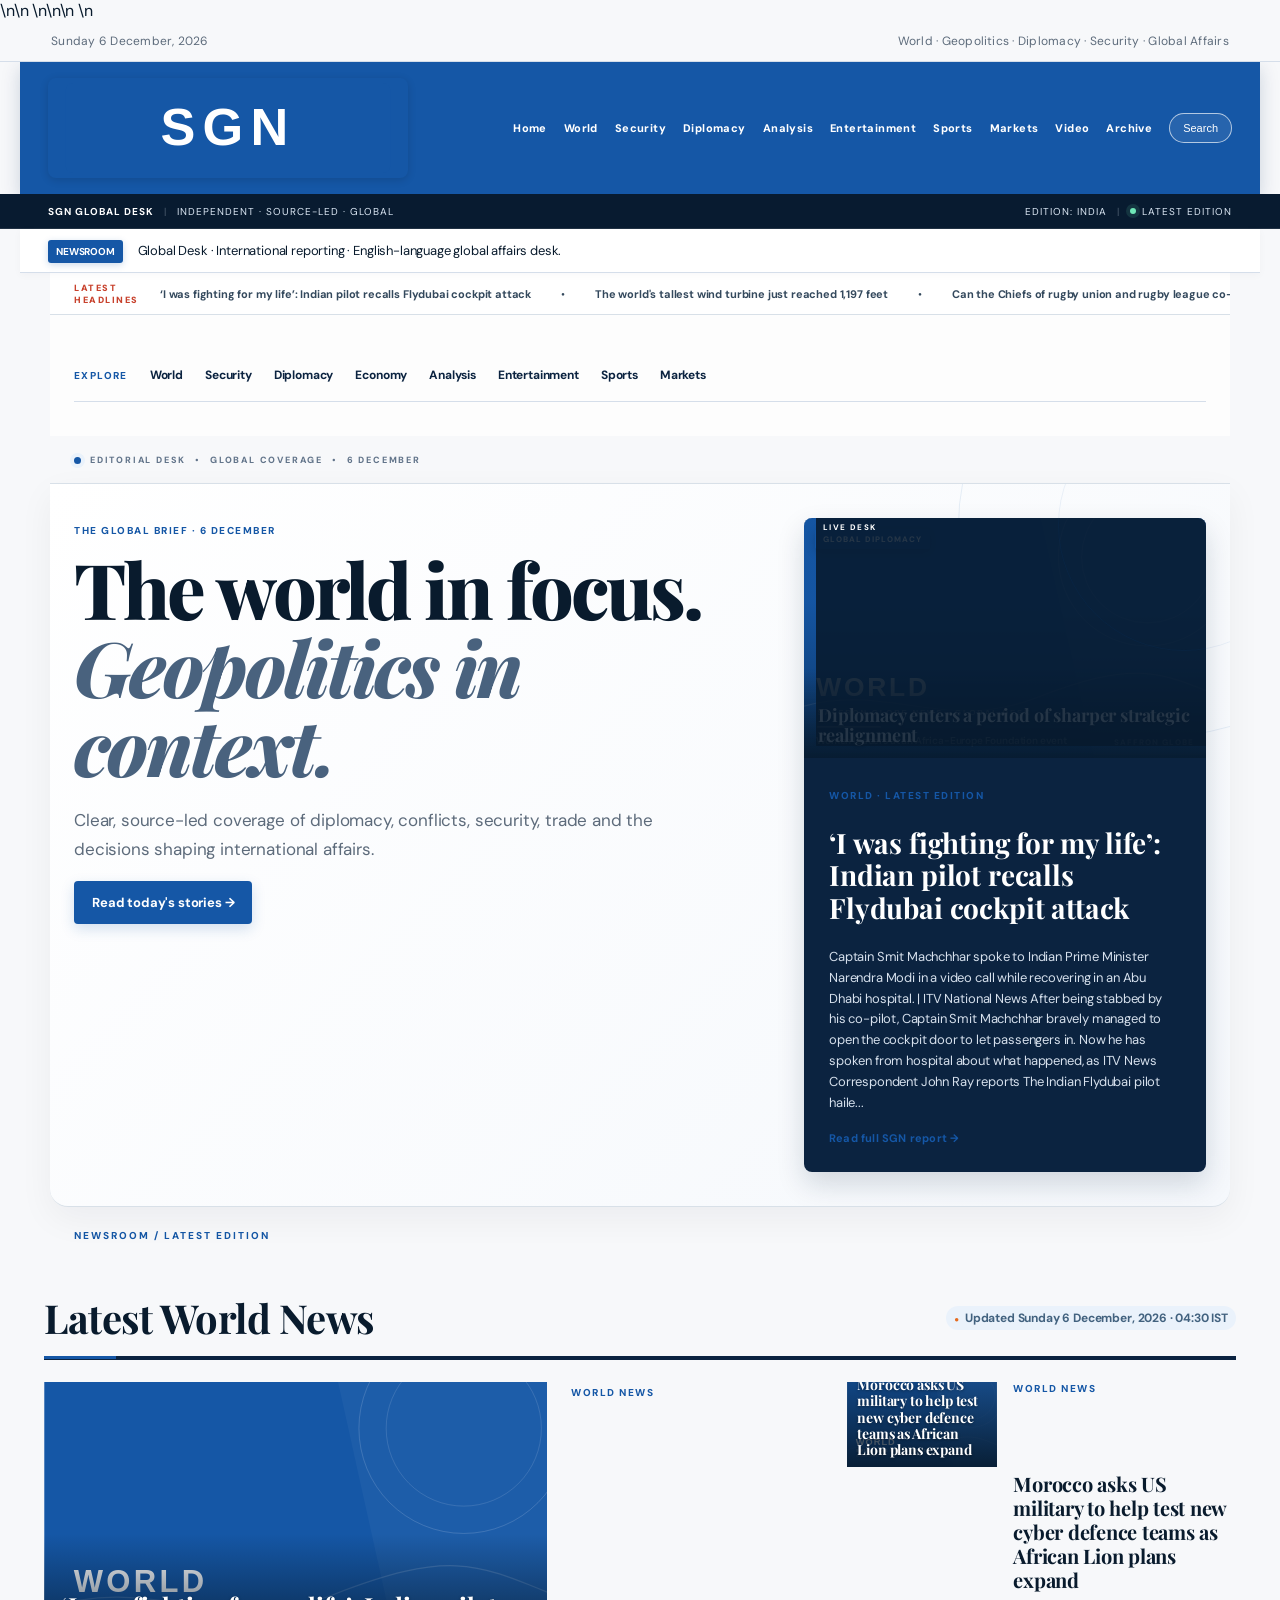
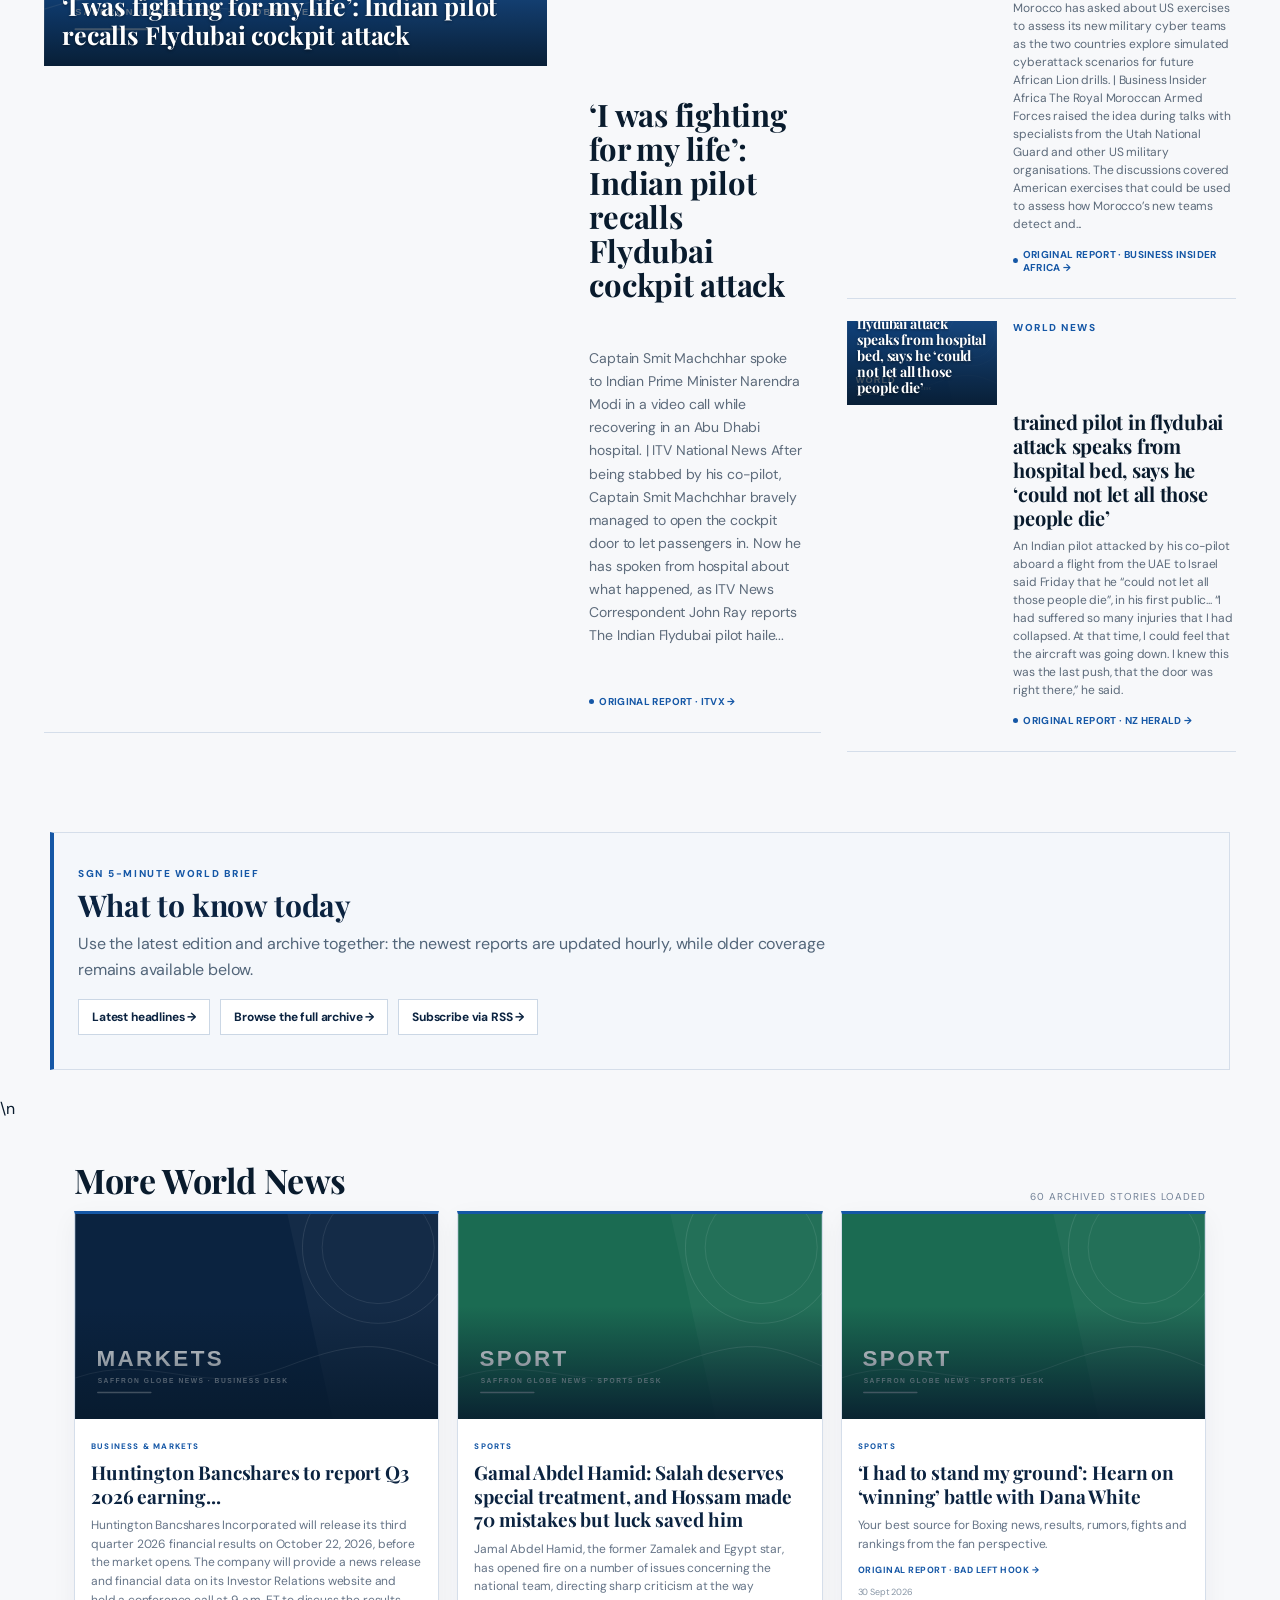
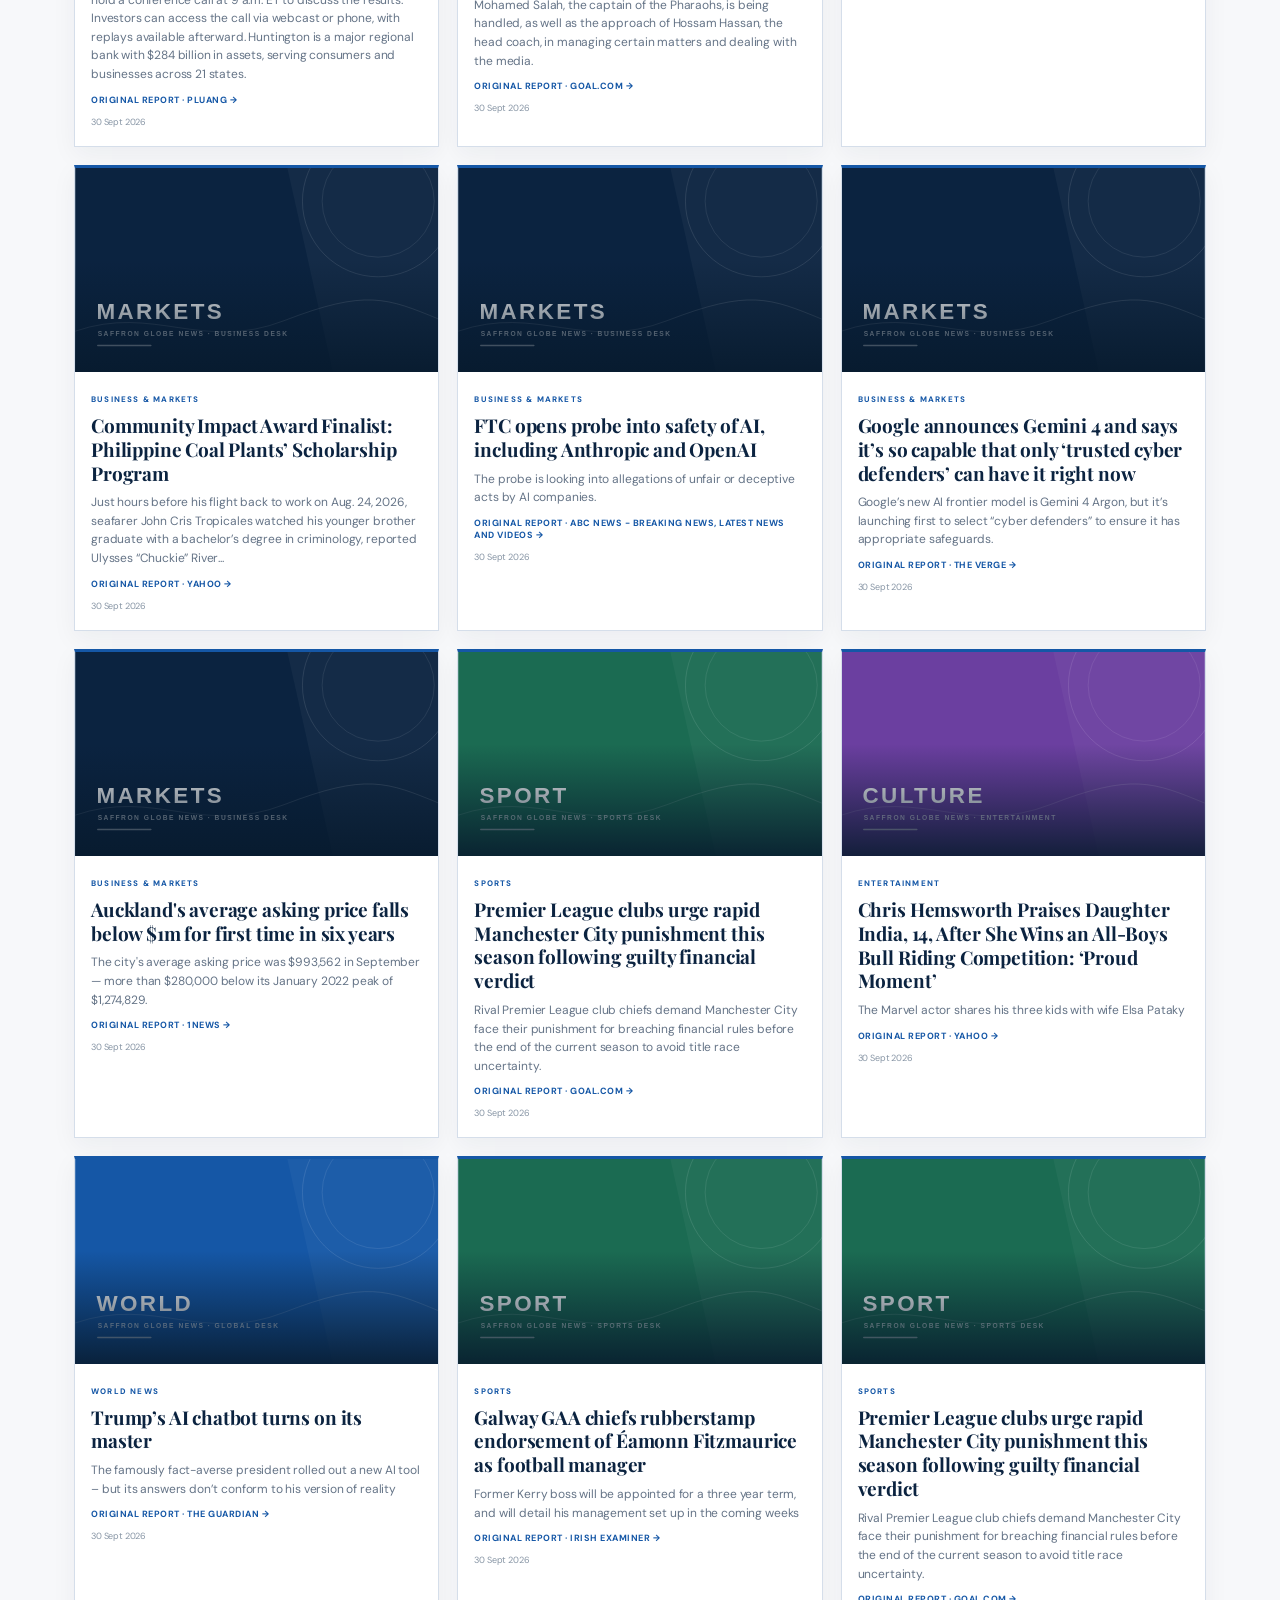
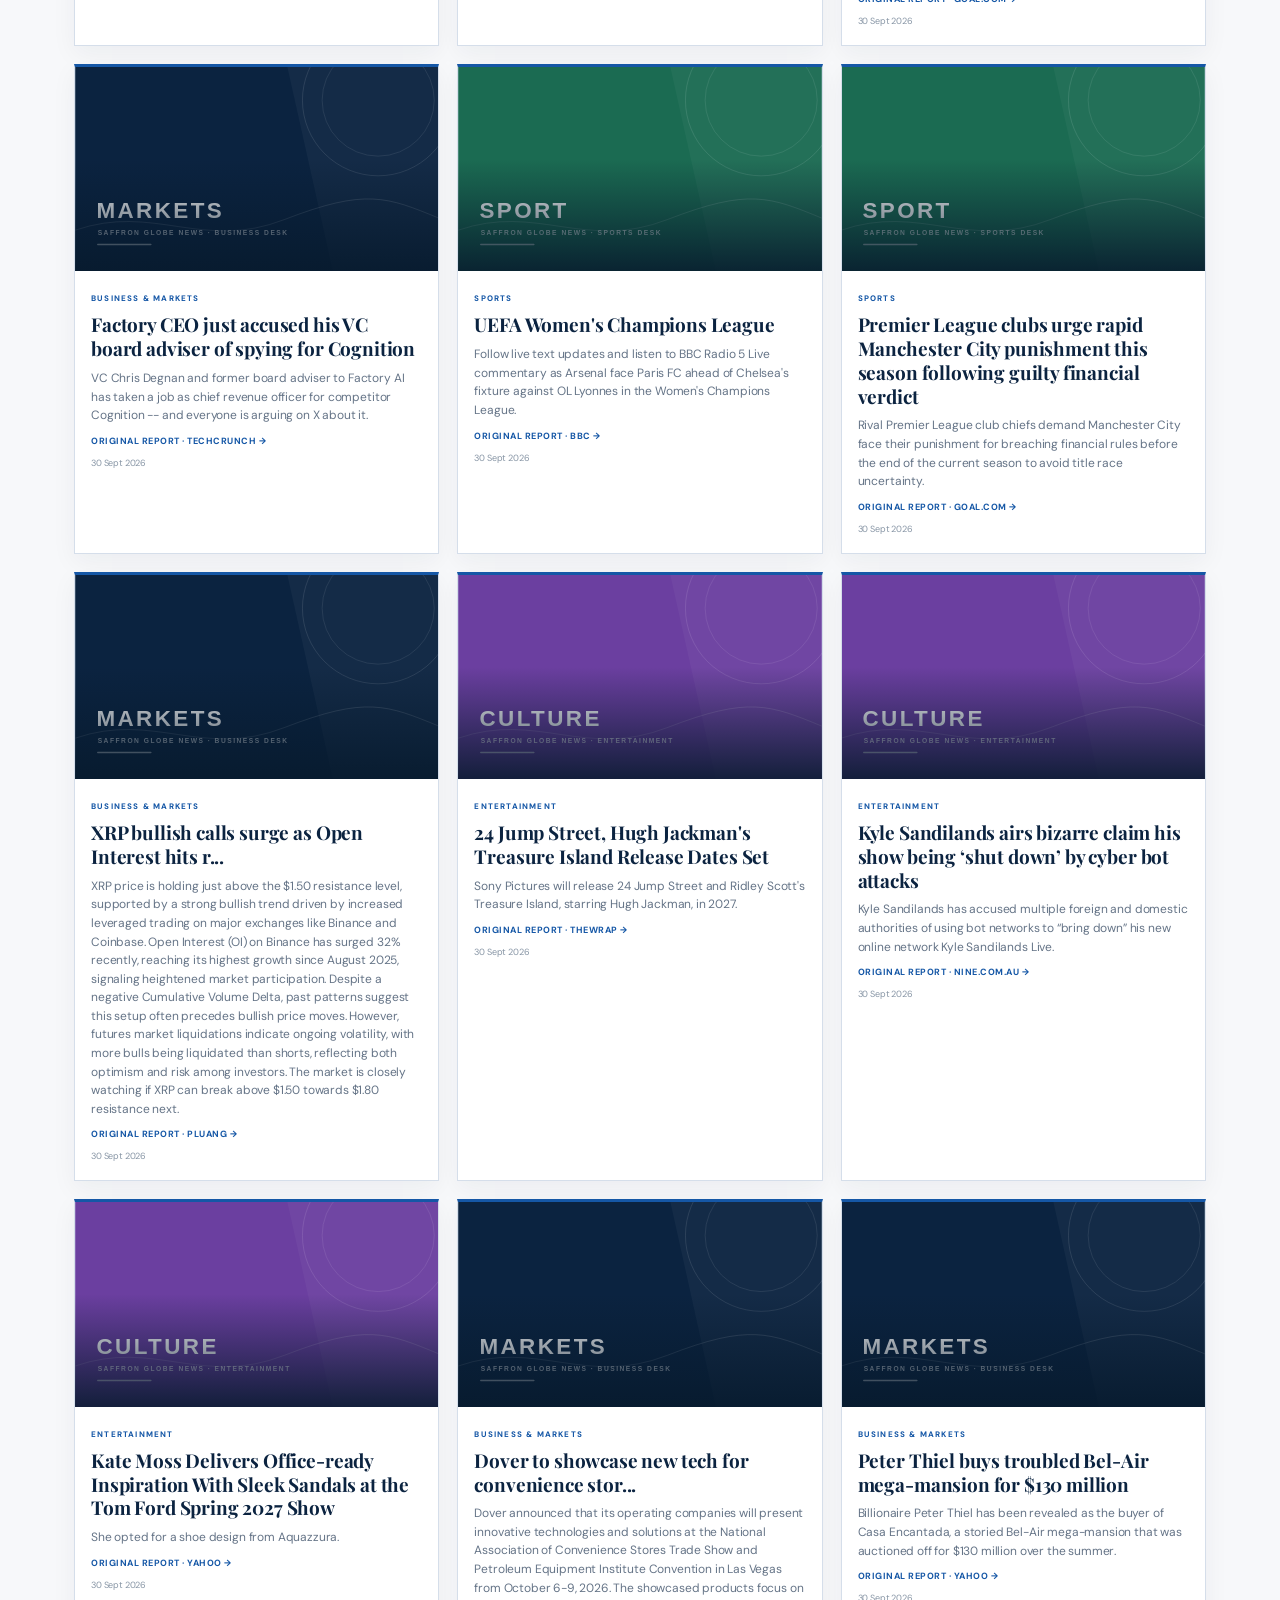
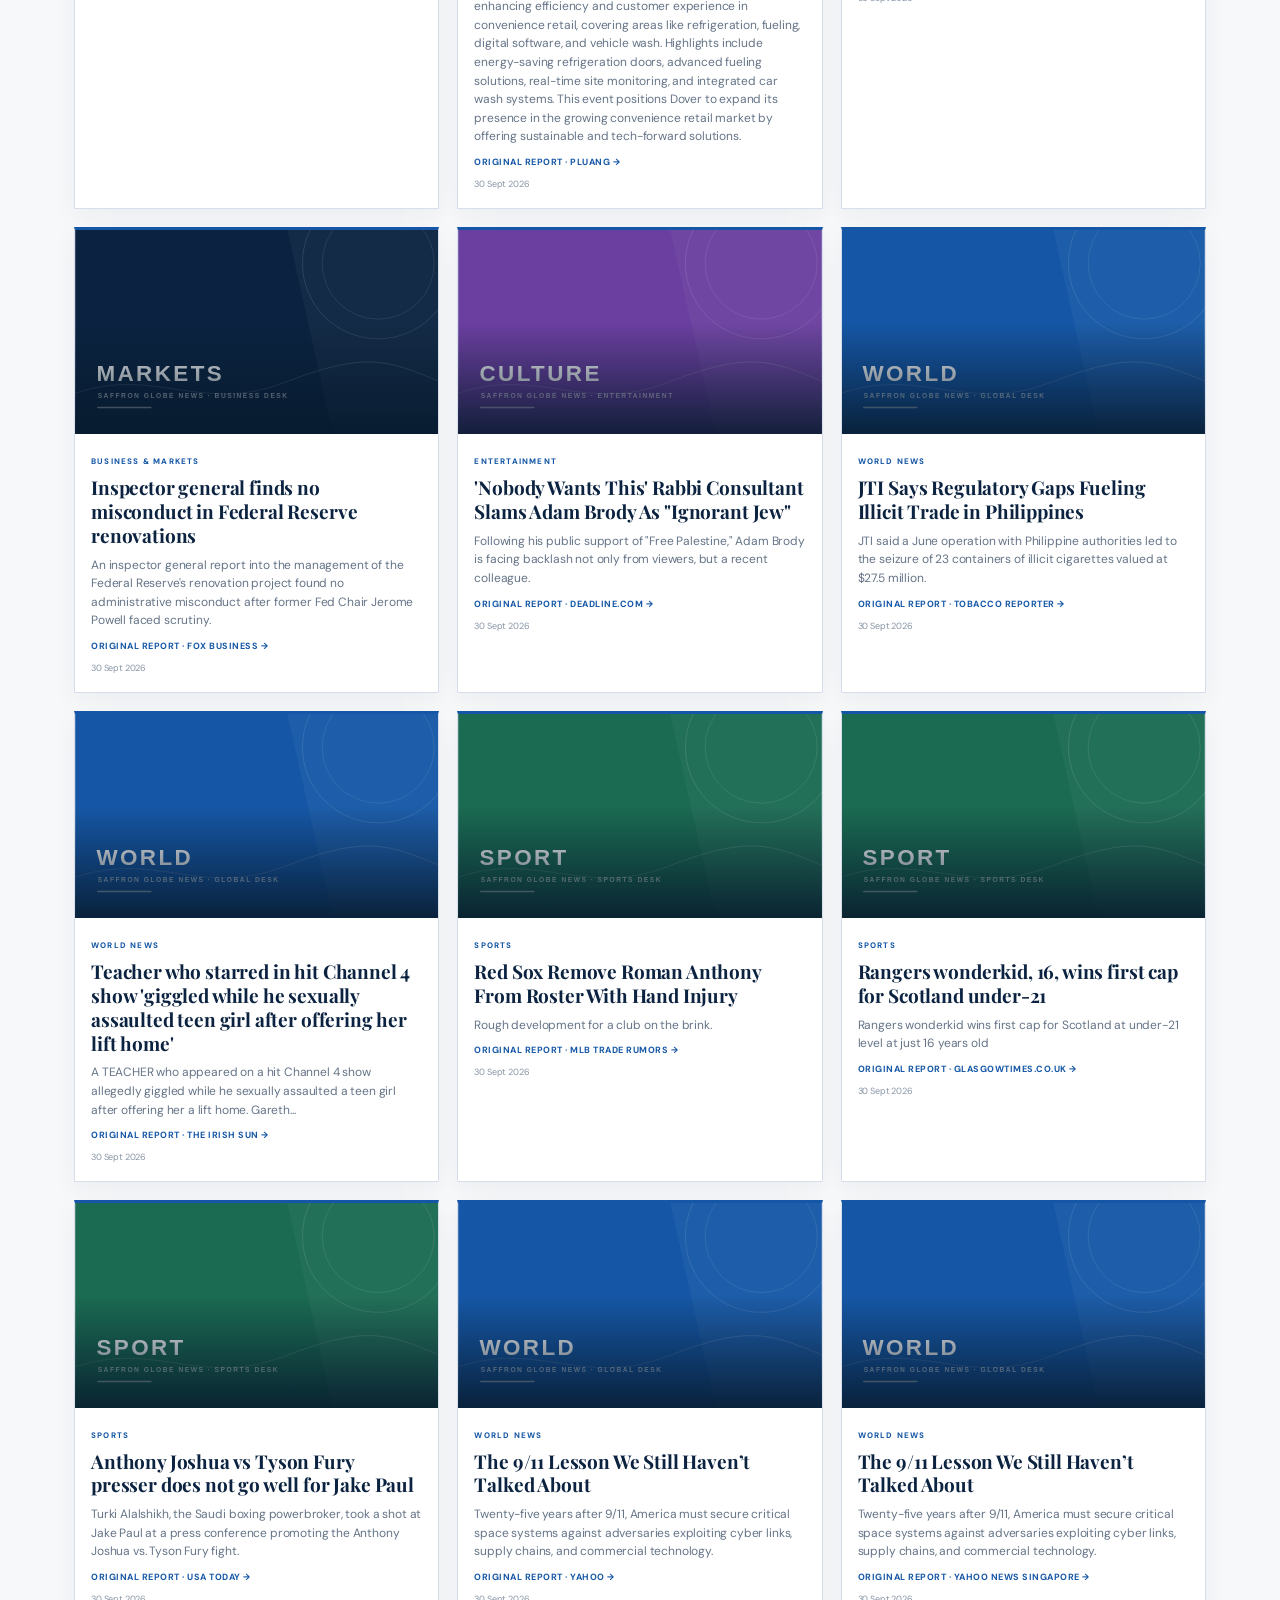
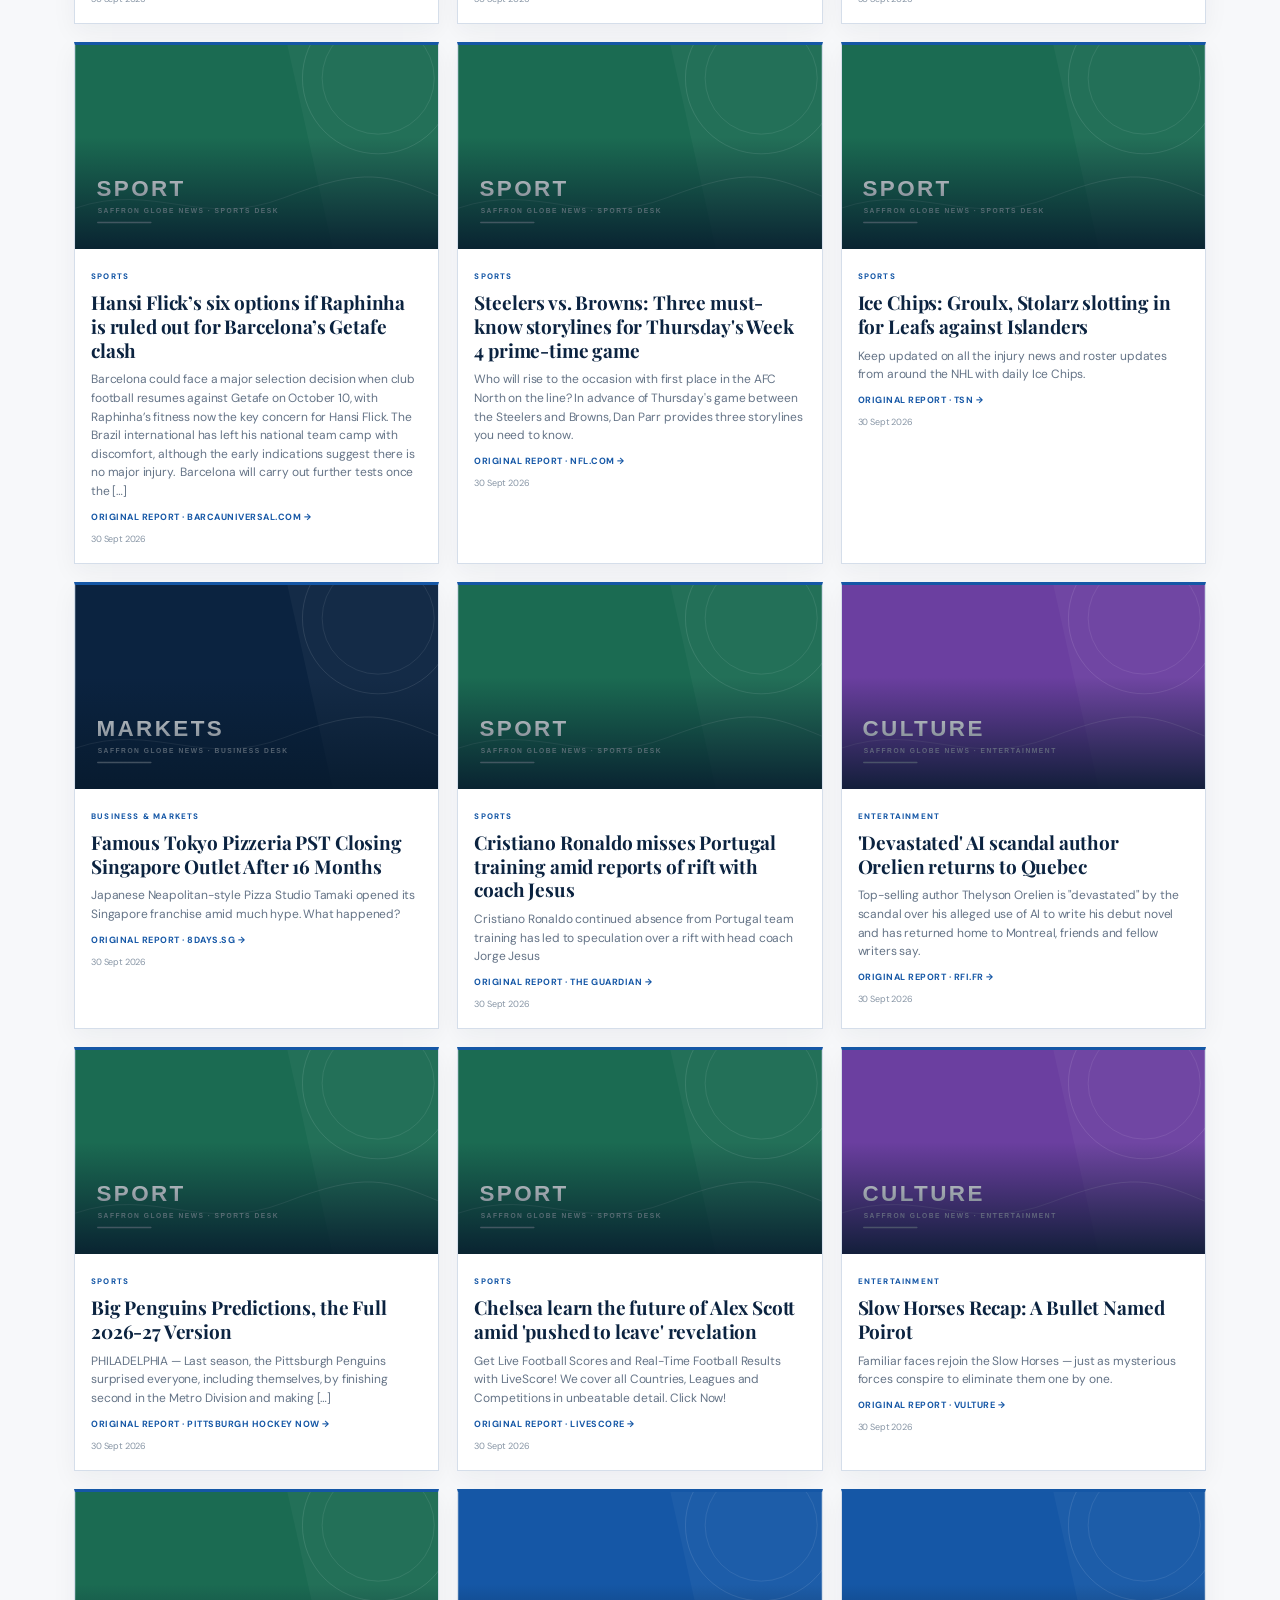
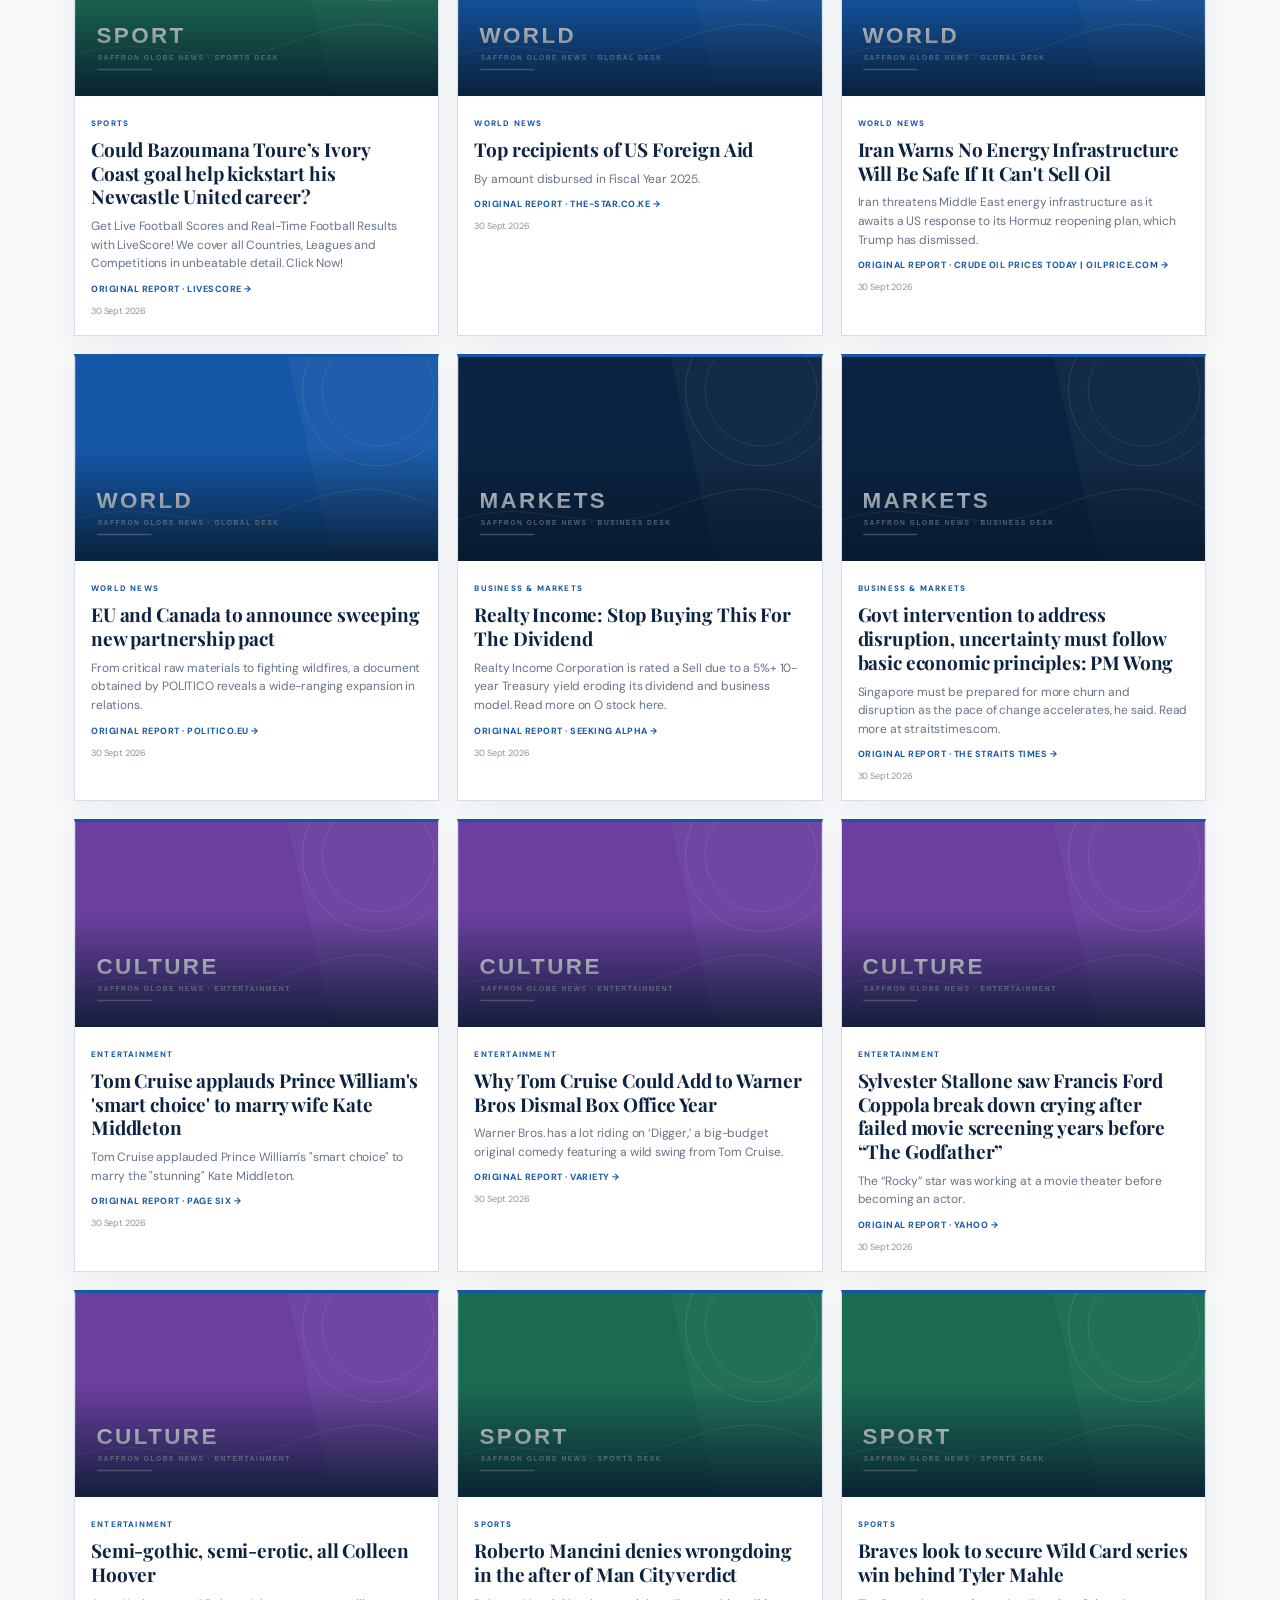
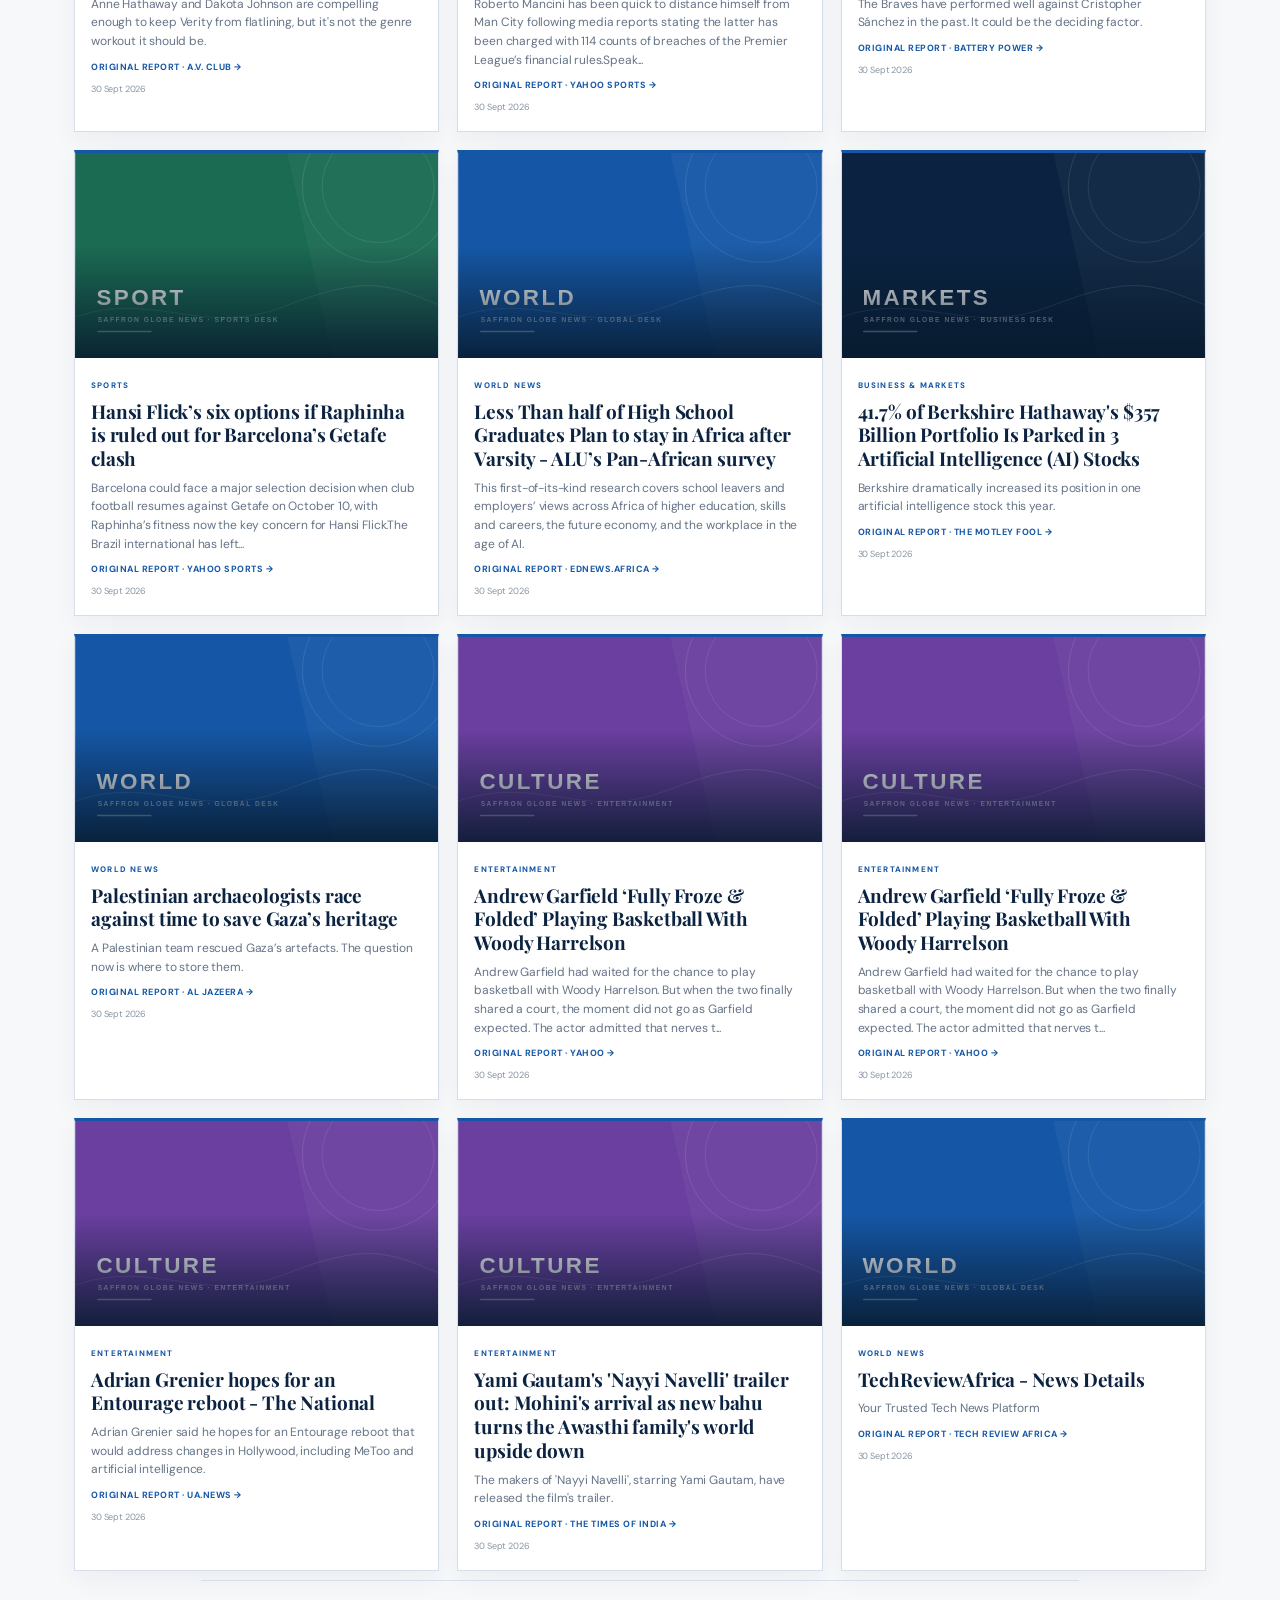
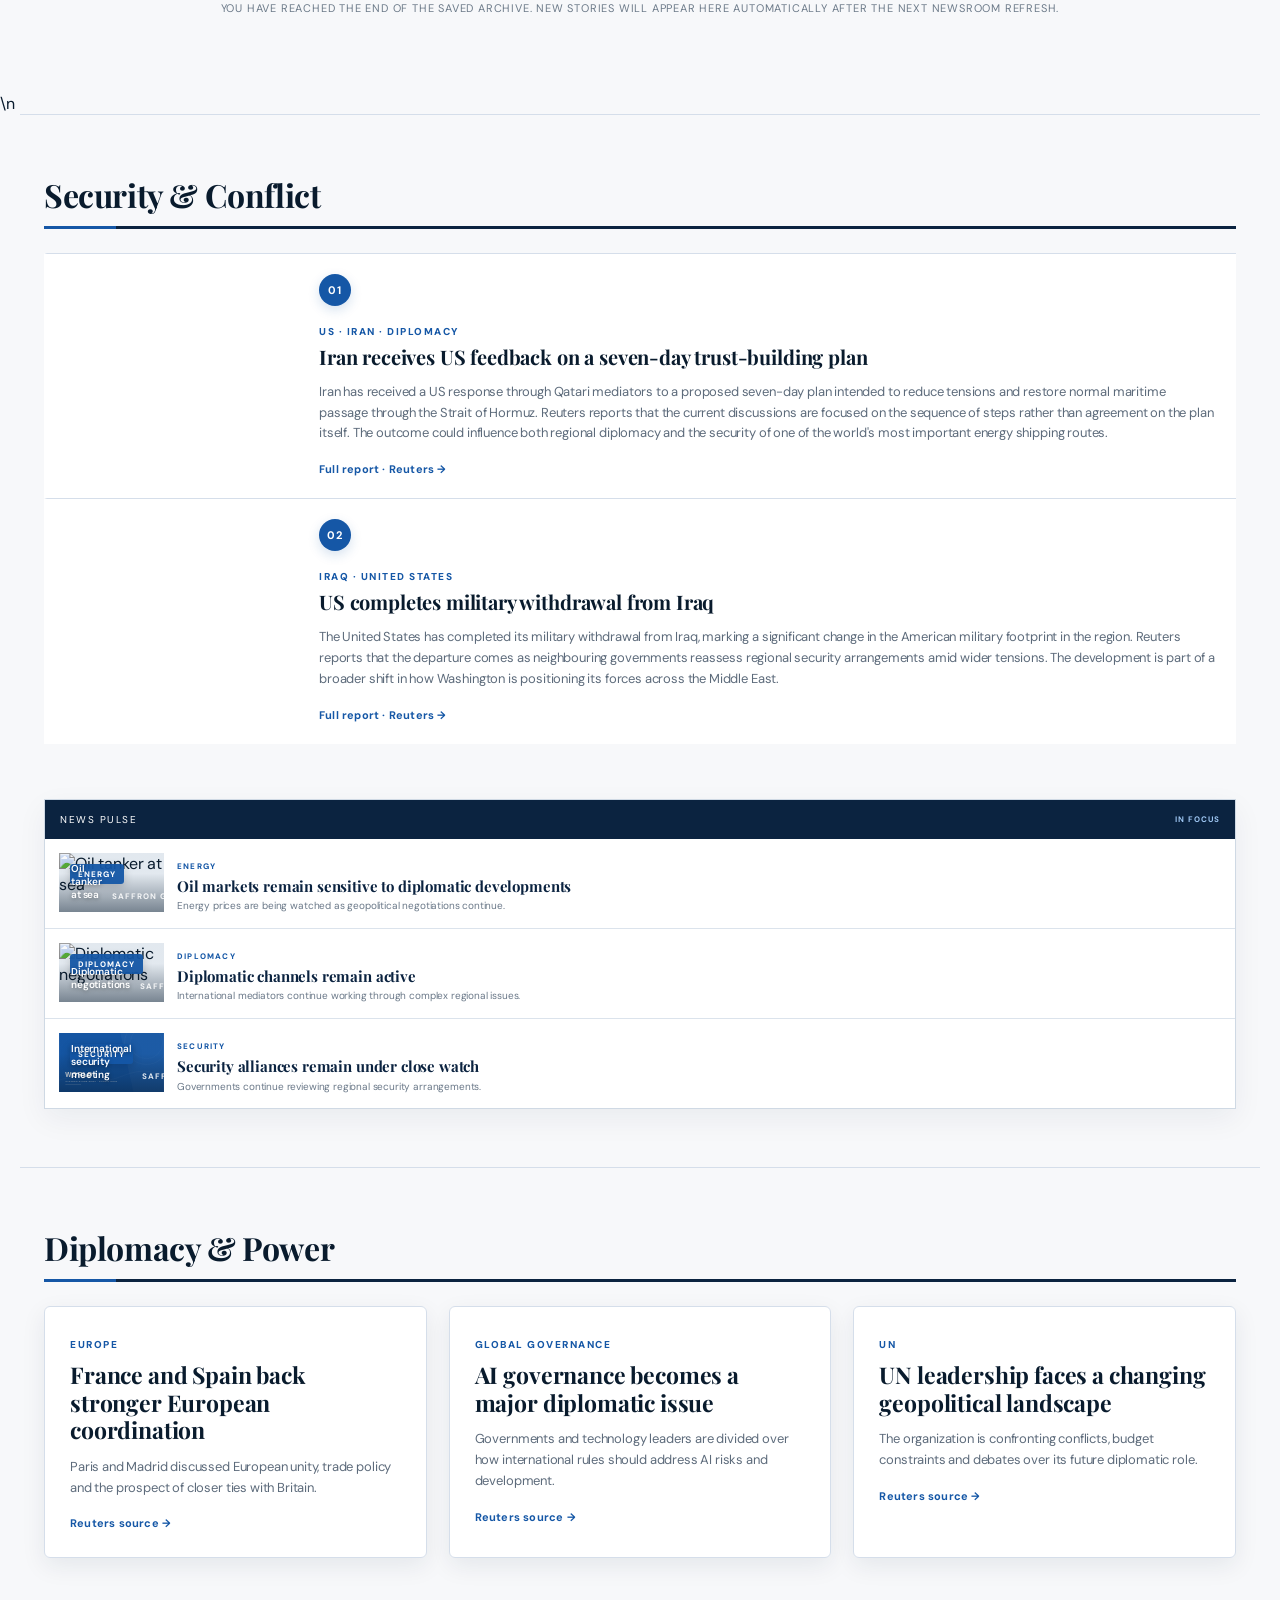
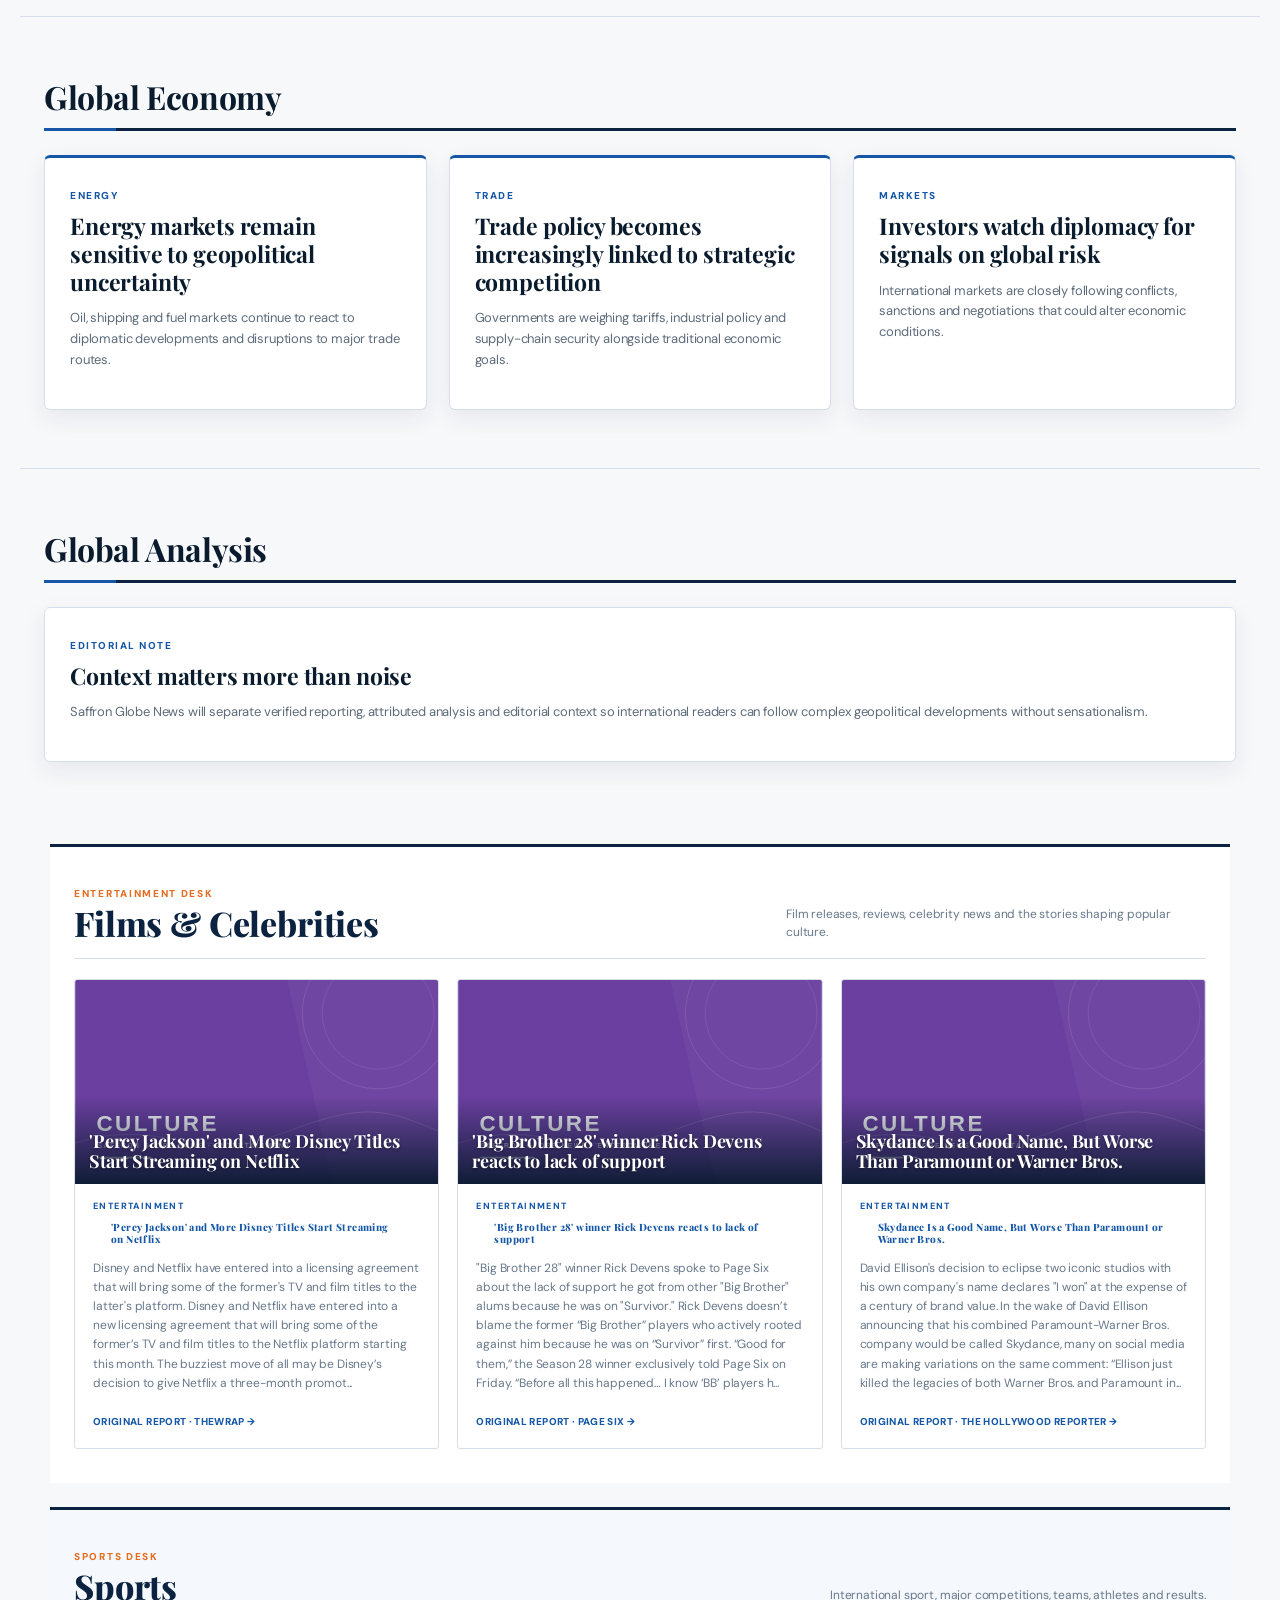
==== commit 76bd699b: "fix: refresh favicon reference" ====
--- a/index.html
+++ b/index.html
@@ -15,7 +15,7 @@
 <meta name="twitter:description" content="Source-led coverage of world affairs, geopolitics, diplomacy, security, markets, sports and culture.">\n<meta property="og:image" content="https://parshantsharma29102005-hue.github.io/Saffron-globe-news/news-world.svg">\n<meta name="twitter:image" content="https://parshantsharma29102005-hue.github.io/Saffron-globe-news/news-world.svg">\n<link rel="alternate" type="application/rss+xml" title="Saffron Globe News RSS" href="rss.xml">
 <link rel="preconnect" href="https://fonts.googleapis.com"><link rel="preconnect" href="https://fonts.gstatic.com" crossorigin>
 <link href="https://fonts.googleapis.com/css2?family=DM+Sans:wght@400;500;600;700&family=Playfair+Display:wght@600;700;800&display=swap" rel="stylesheet">
-<link rel="stylesheet" href="style.css"><style>.site-brand{display:flex;align-items:center;gap:18px;text-decoration:none;color:inherit}.site-brand img{width:360px;height:auto;display:block;max-height:76px;object-fit:contain;background:#fff;border-radius:8px;padding:5px;box-shadow:0 2px 8px rgba(0,0,0,.14)}.brand-tagline{display:none}@media(max-width:700px){.site-brand img{width:245px;max-height:58px;padding:4px}}</style><link rel="manifest" href="manifest.webmanifest">\n<script async src="https://news.google.com/swg/js/v1/publisher.js"></script><meta name="theme-color" content="#1557a6"><link rel="icon" type="image/svg+xml" href="favicon.svg"><link rel="apple-touch-icon" href="favicon.svg"><link rel="shortcut icon" href="favicon.svg">
+<link rel="stylesheet" href="style.css"><style>.site-brand{display:flex;align-items:center;gap:18px;text-decoration:none;color:inherit}.site-brand img{width:360px;height:auto;display:block;max-height:76px;object-fit:contain;background:#fff;border-radius:8px;padding:5px;box-shadow:0 2px 8px rgba(0,0,0,.14)}.brand-tagline{display:none}@media(max-width:700px){.site-brand img{width:245px;max-height:58px;padding:4px}}</style><link rel="manifest" href="manifest.webmanifest">\n<script async src="https://news.google.com/swg/js/v1/publisher.js"></script><meta name="theme-color" content="#1557a6"><link rel="icon" type="image/svg+xml" href="favicon.svg?v=2"><link rel="apple-touch-icon" href="favicon.svg?v=2"><link rel="shortcut icon" href="favicon.svg?v=2">
 <style>
 .quick-topics{max-width:1180px;margin:0 auto;padding:0 24px}.topic-nav{display:flex;gap:22px;align-items:center;padding:13px 0;border-bottom:1px solid #d5deea;overflow:auto;white-space:nowrap}.topic-nav span{font-size:10px;font-weight:800;letter-spacing:1.4px;color:#1557a6}.topic-nav a{font-size:12px;font-weight:700;color:#0b2340;text-decoration:none}.topic-nav a:hover{color:#1557a6}.most-read{max-width:1180px!important;margin:0 auto 20px!important;padding:45px 24px!important}.most-read-grid{display:grid;grid-template-columns:repeat(3,1fr);gap:18px}.most-read-grid article{background:#fff;border:1px solid #d5deea;border-top:3px solid #1557a6;padding:20px;display:grid;grid-template-columns:38px 1fr;gap:6px 12px}.most-read-grid b{font:700 26px "Playfair Display",serif;color:#1557a6}.most-read-grid a{font:700 19px/1.3 "Playfair Display",serif;color:#0b2340;text-decoration:none}.most-read-grid a:hover{color:#1557a6}.most-read-grid span{grid-column:2;color:#68788a;font-size:11px}.economy-grid article{border-top:3px solid #1557a6}.read-time{display:inline-block;background:#eaf2fb;color:#42627f;padding:4px 8px;border-radius:12px;margin-left:8px;font-size:11px}@media(max-width:800px){.most-read-grid{grid-template-columns:1fr}.quick-topics{padding:0 18px}.most-read{padding:35px 18px!important}}
 </style>
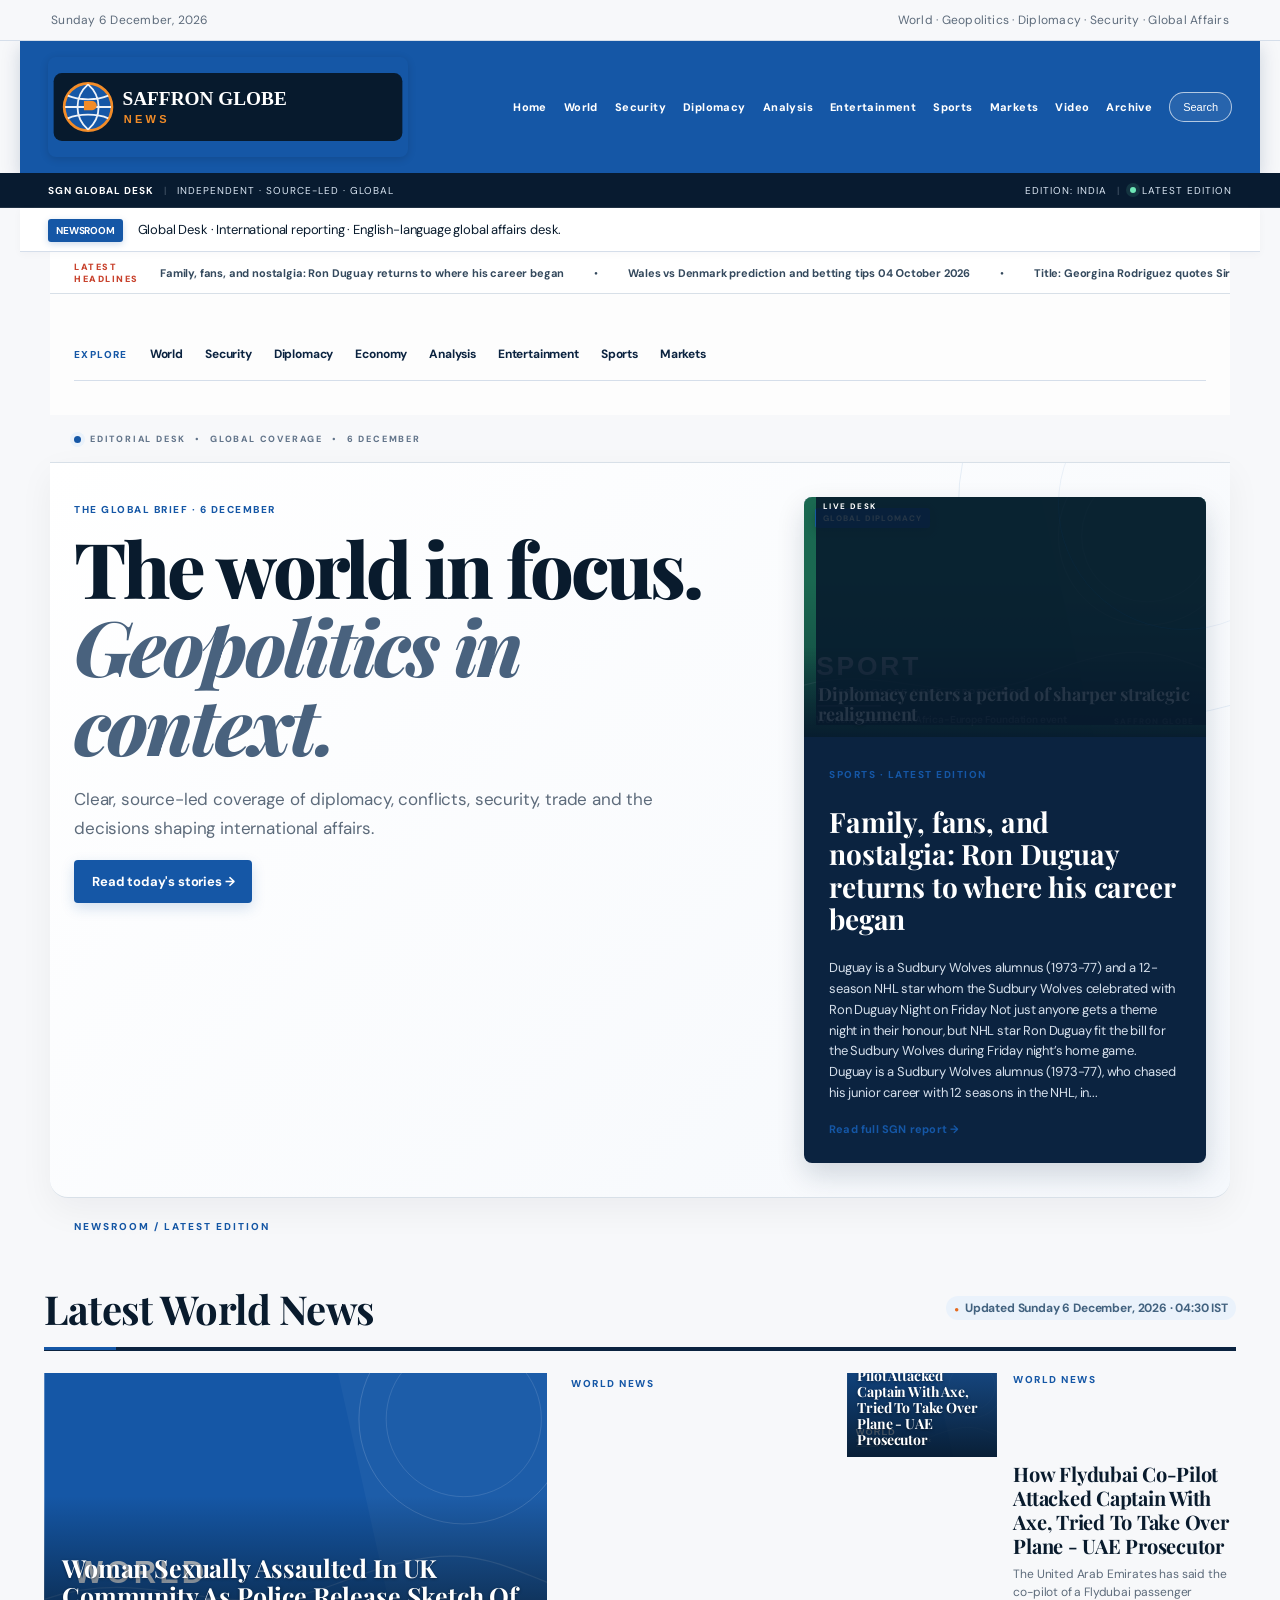
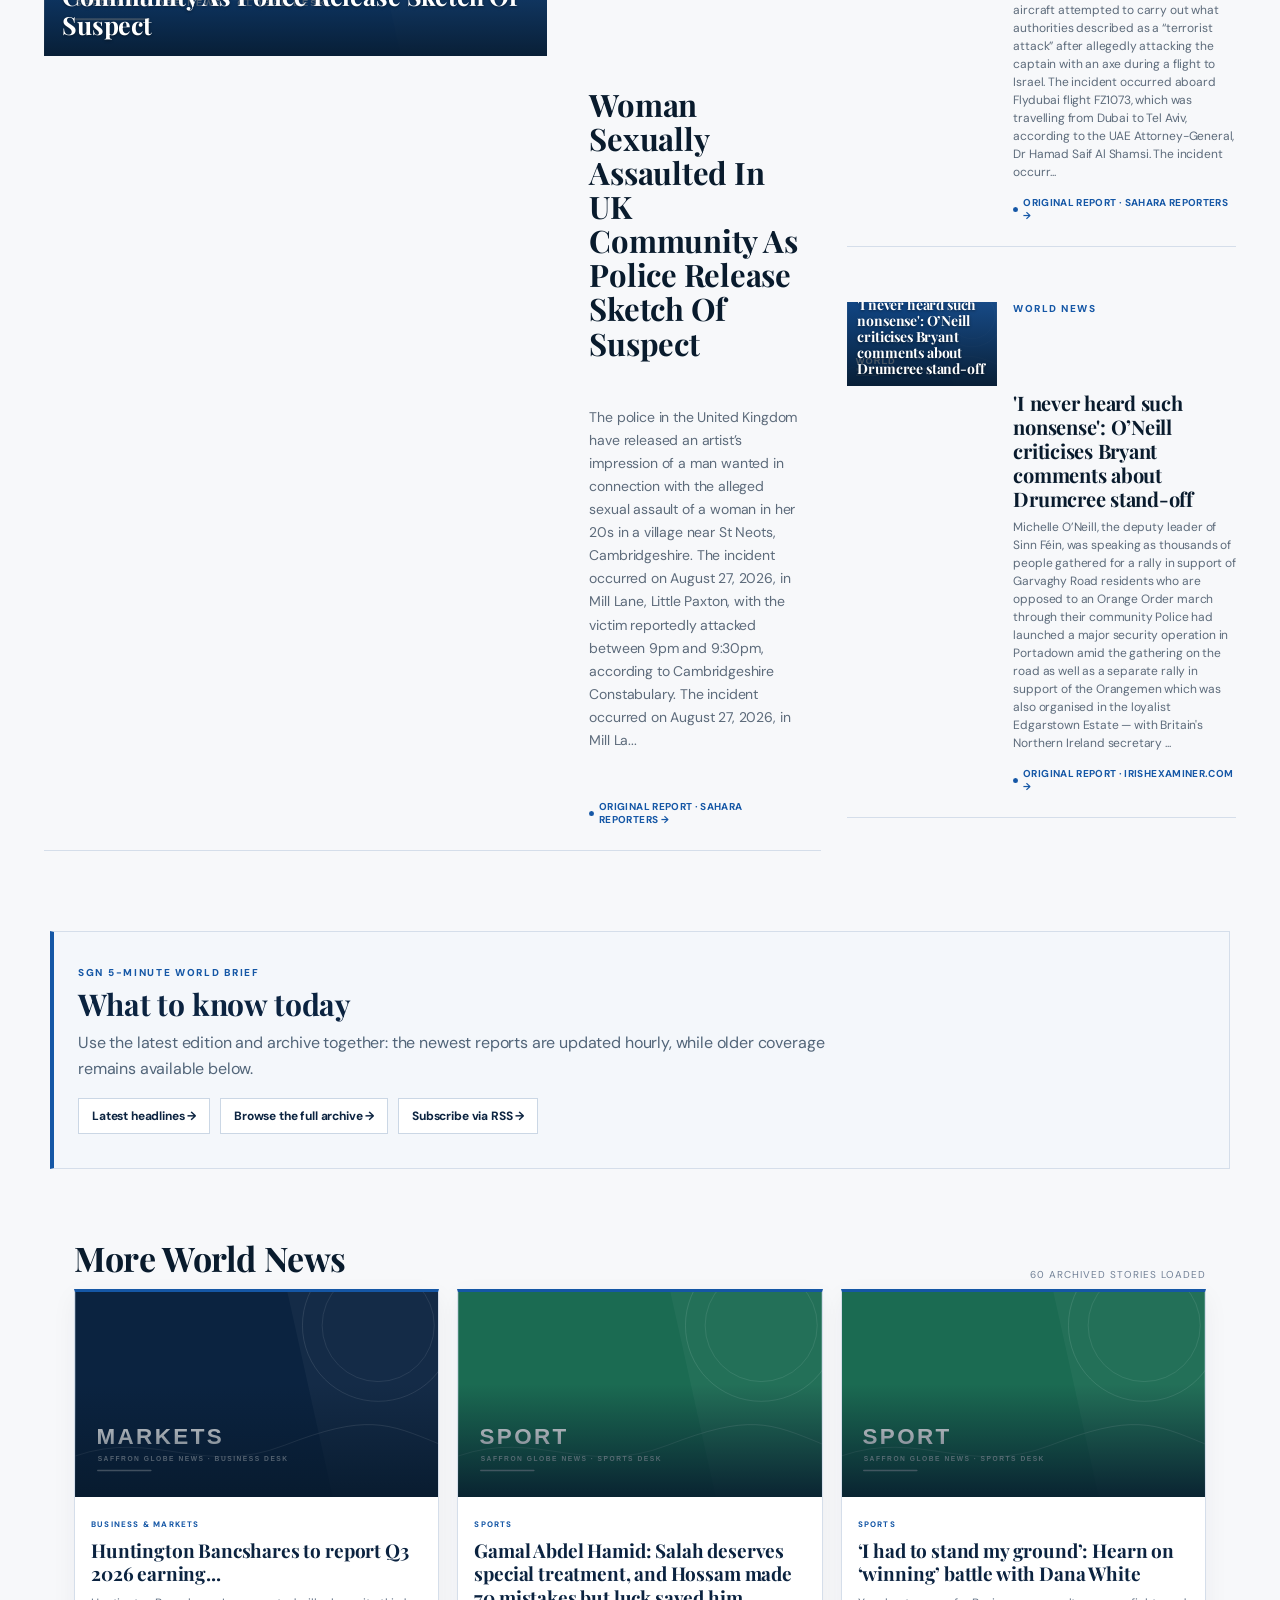
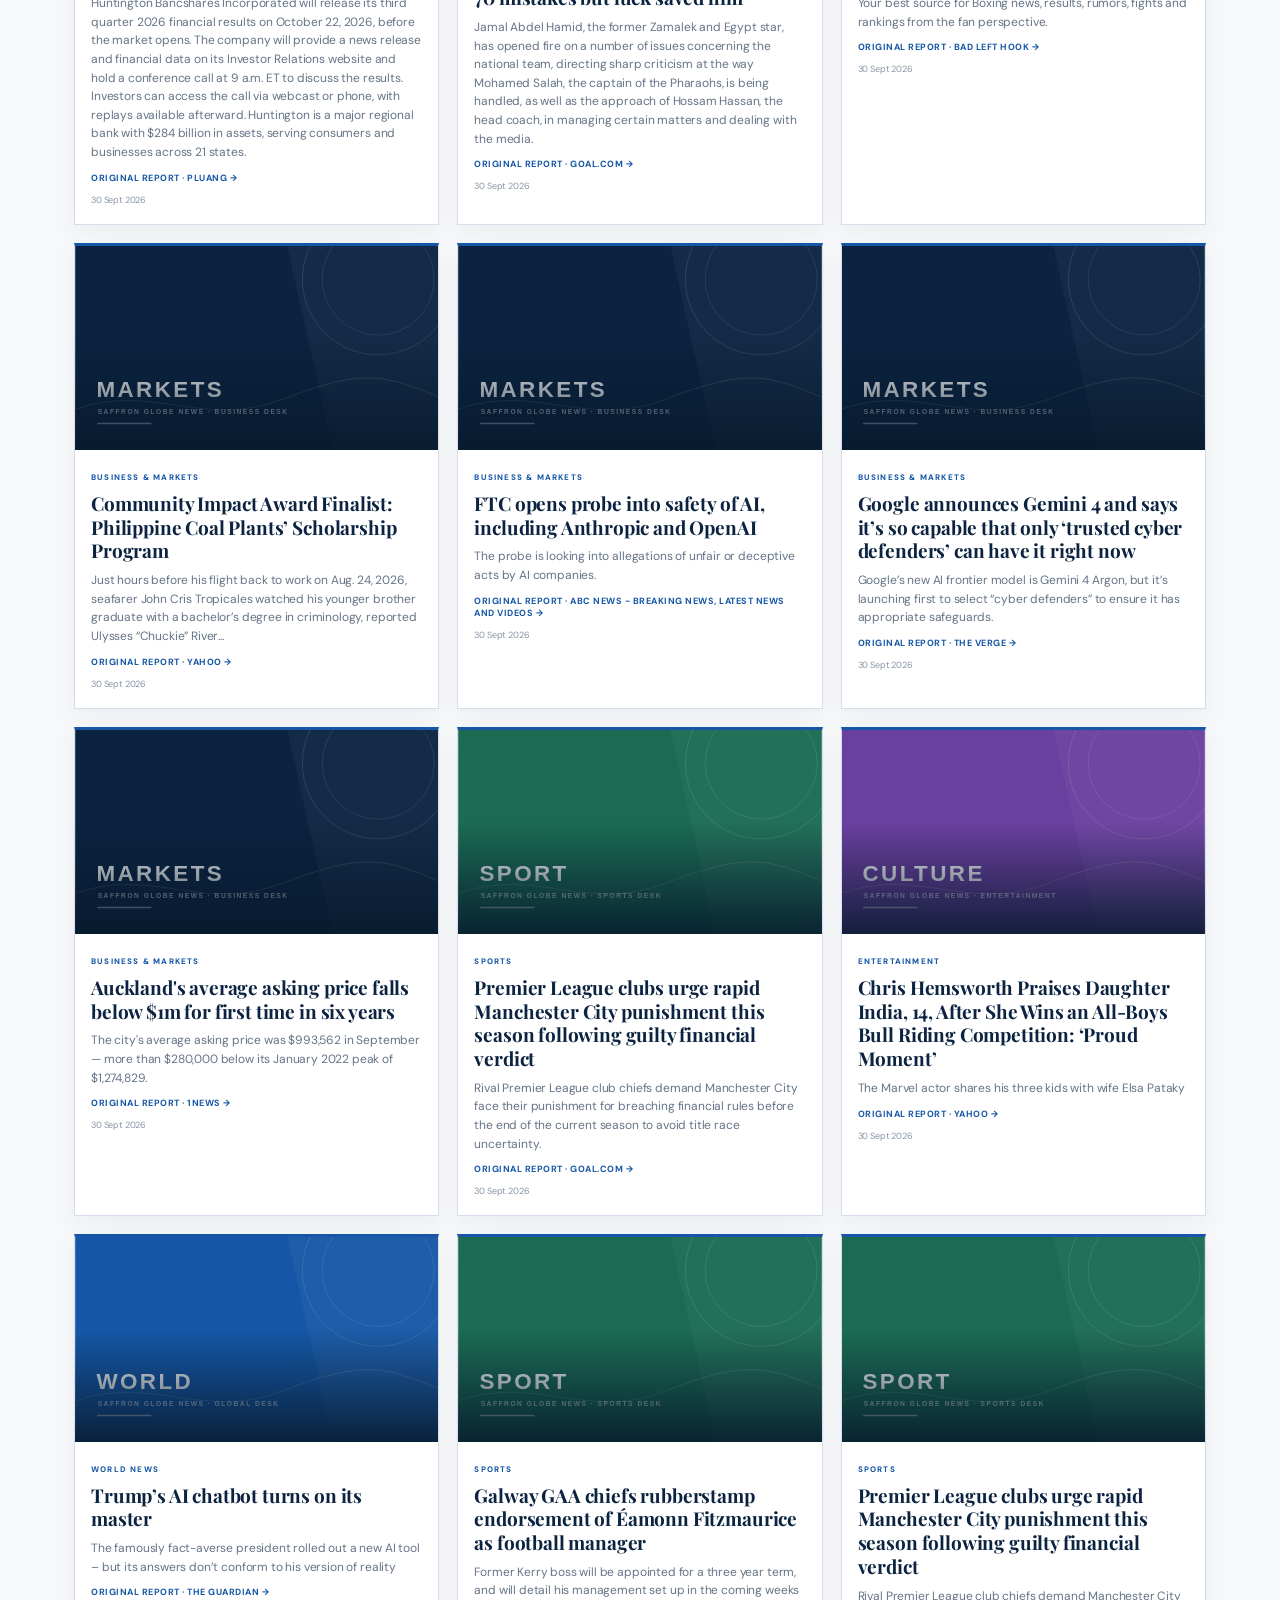
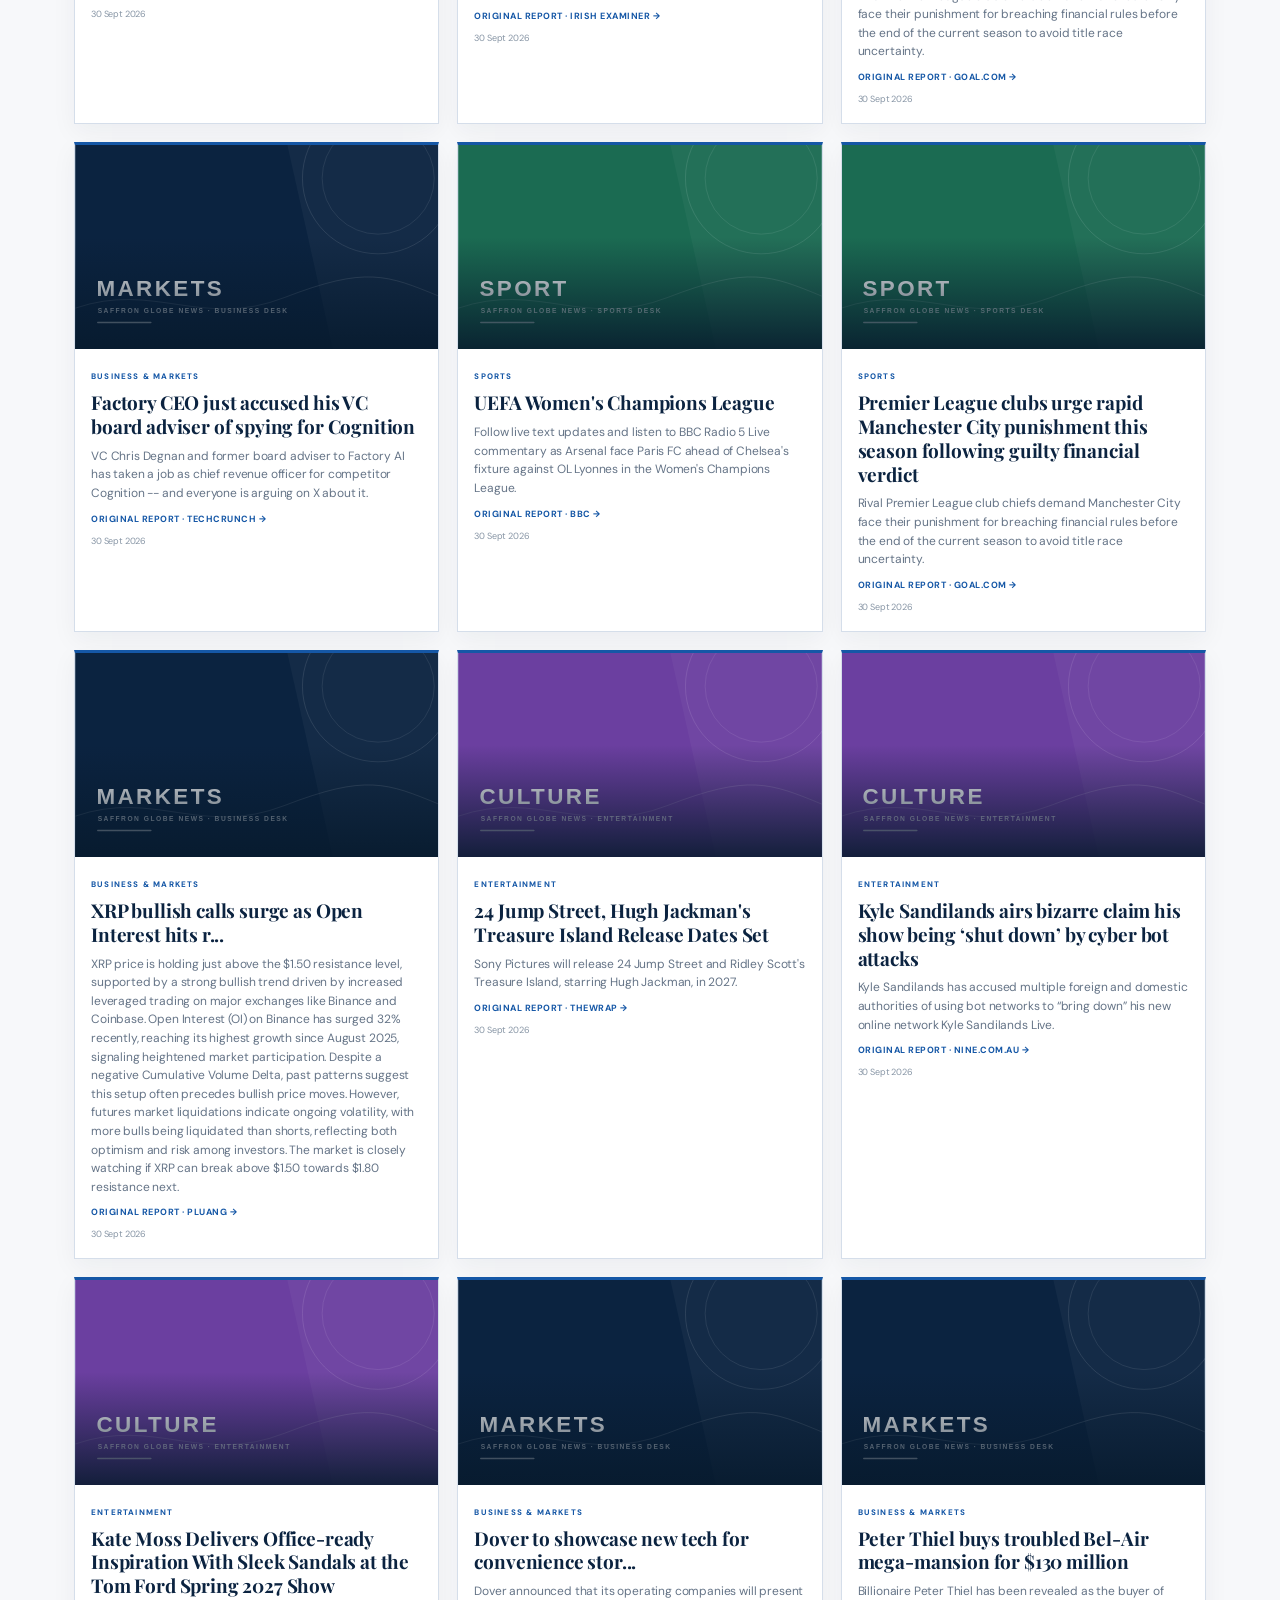
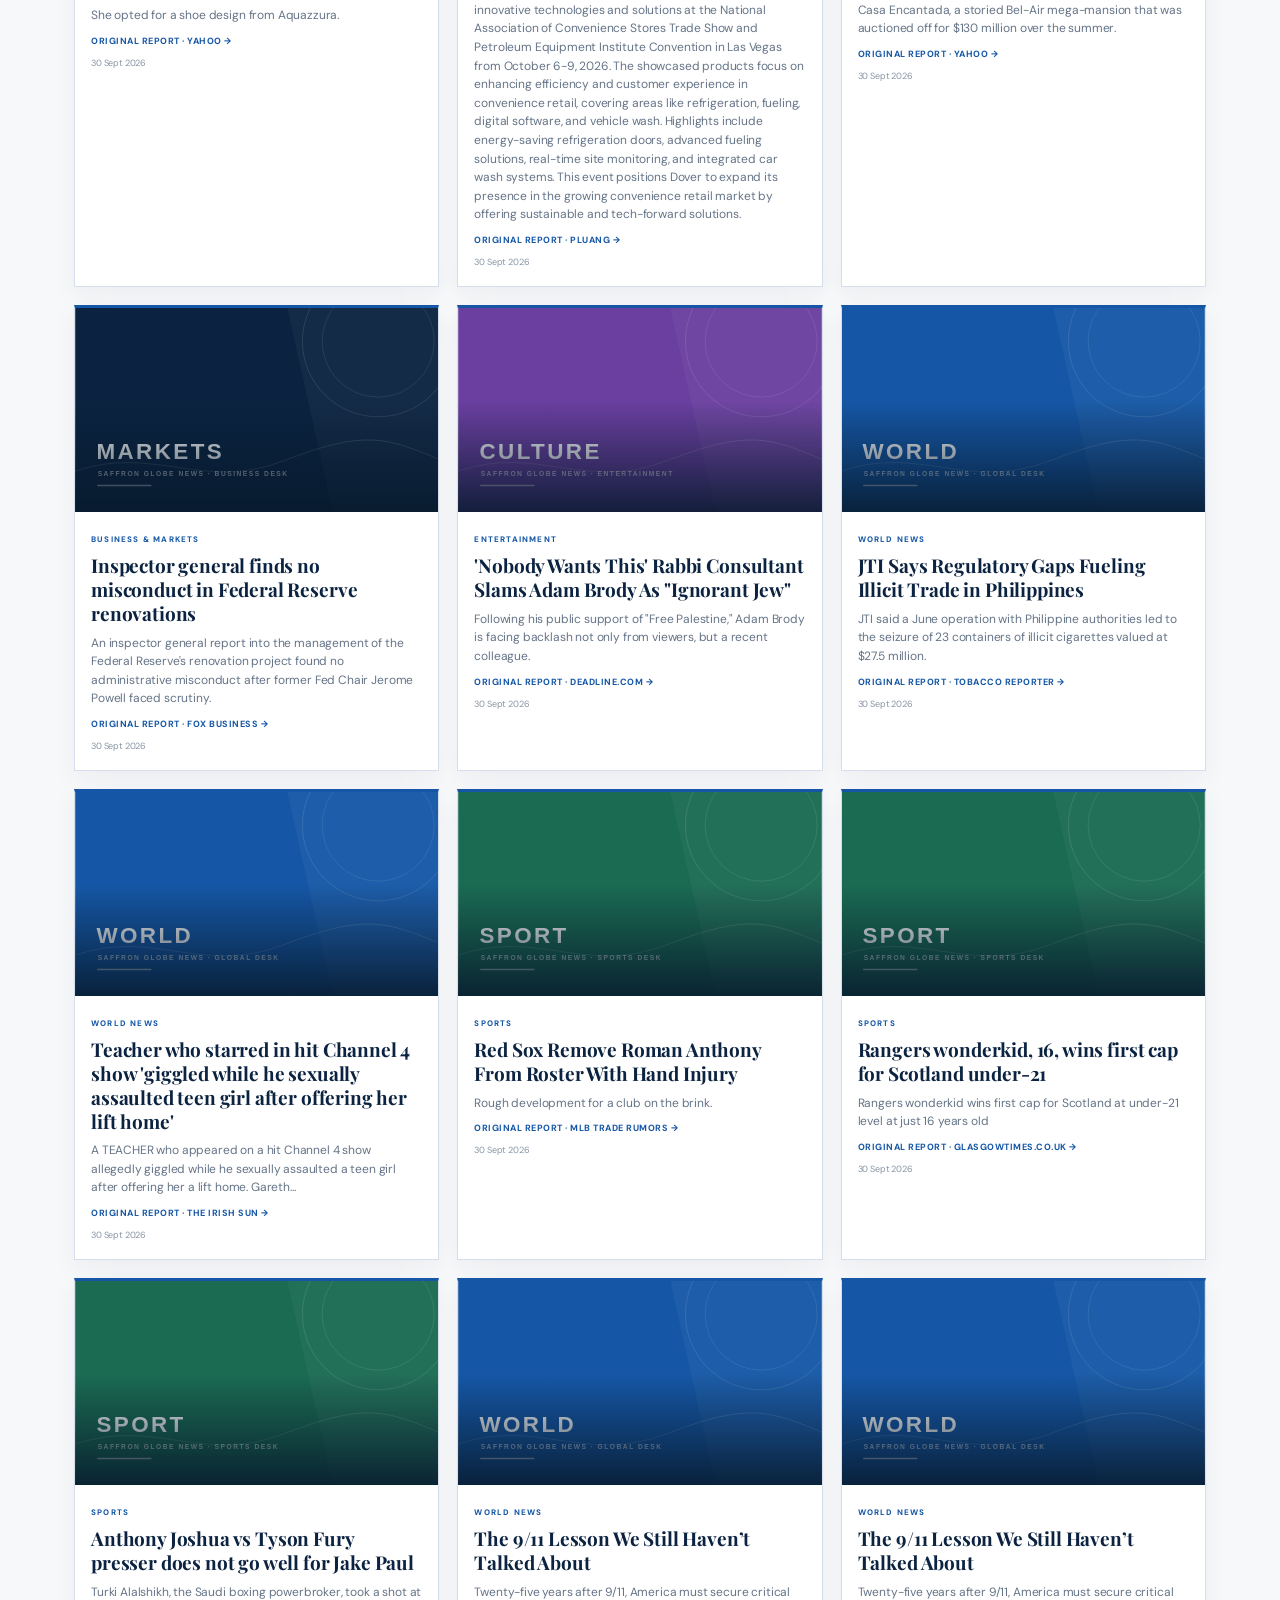
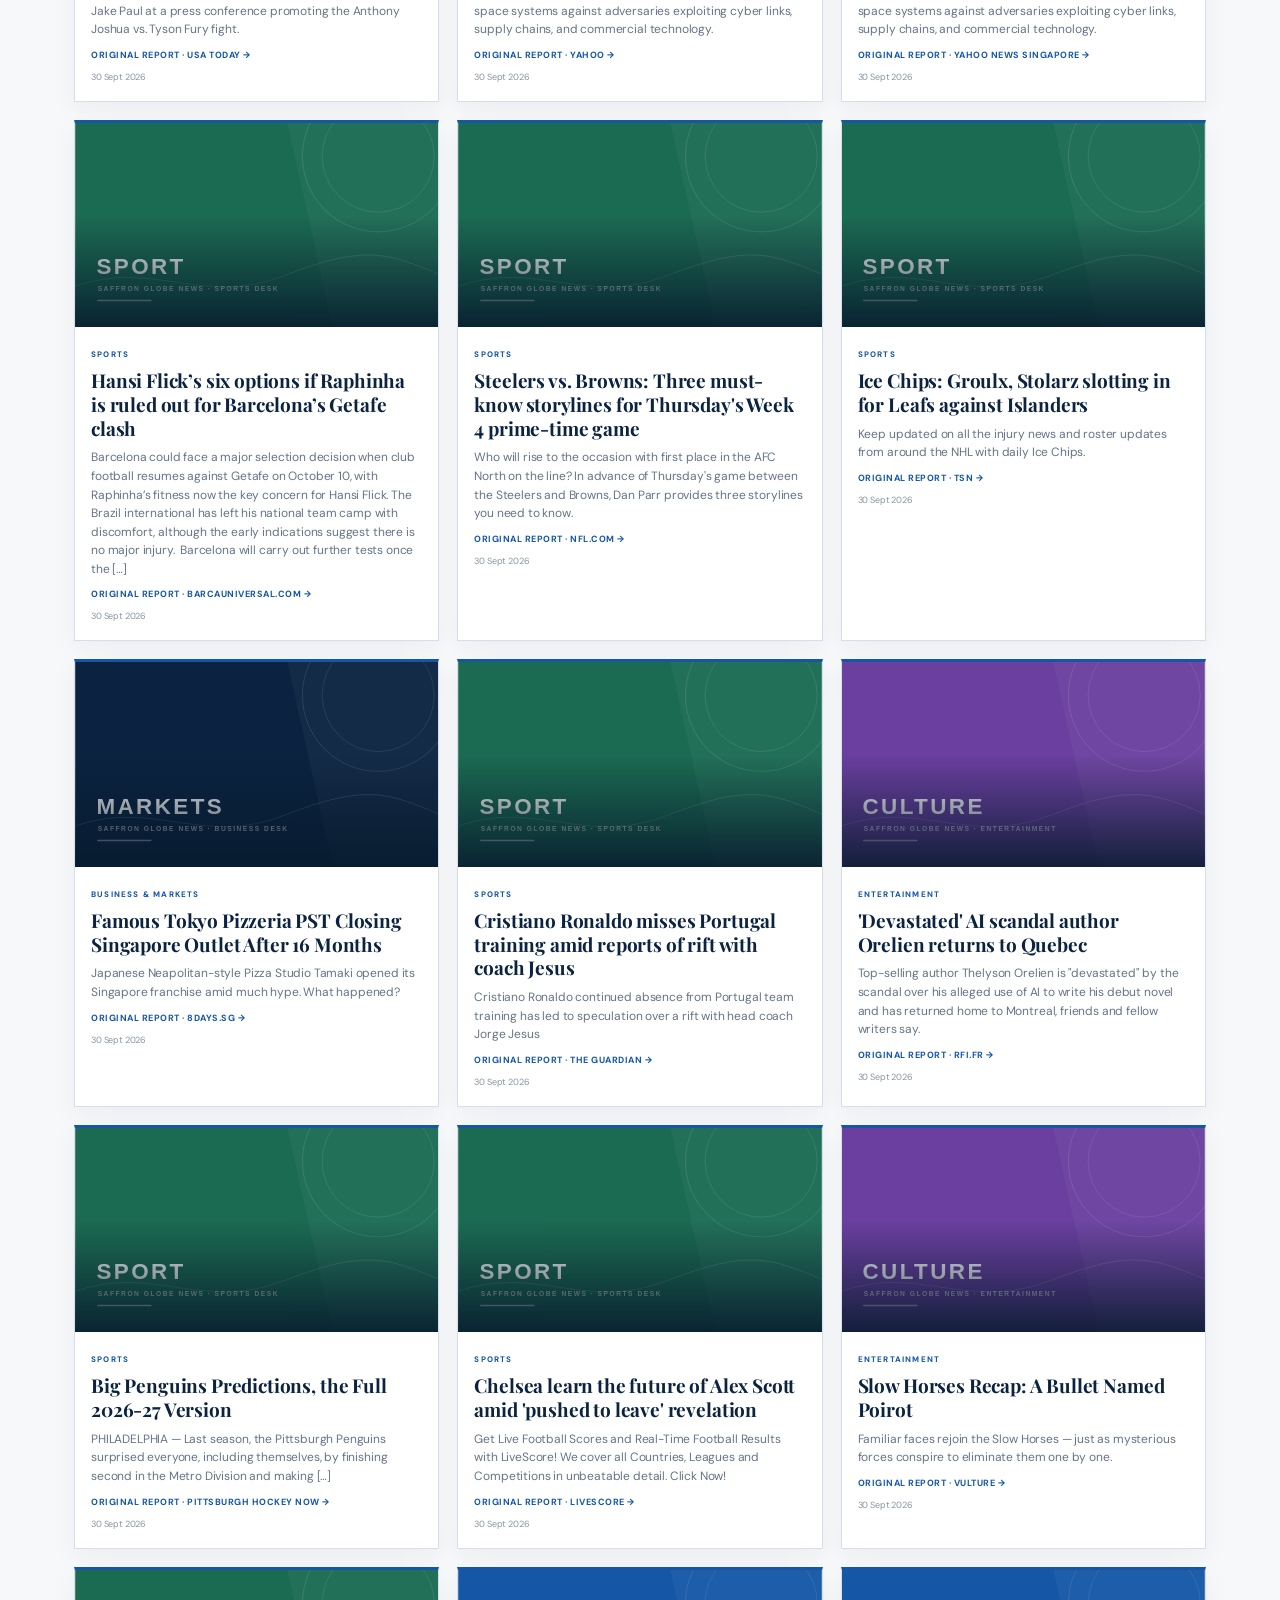
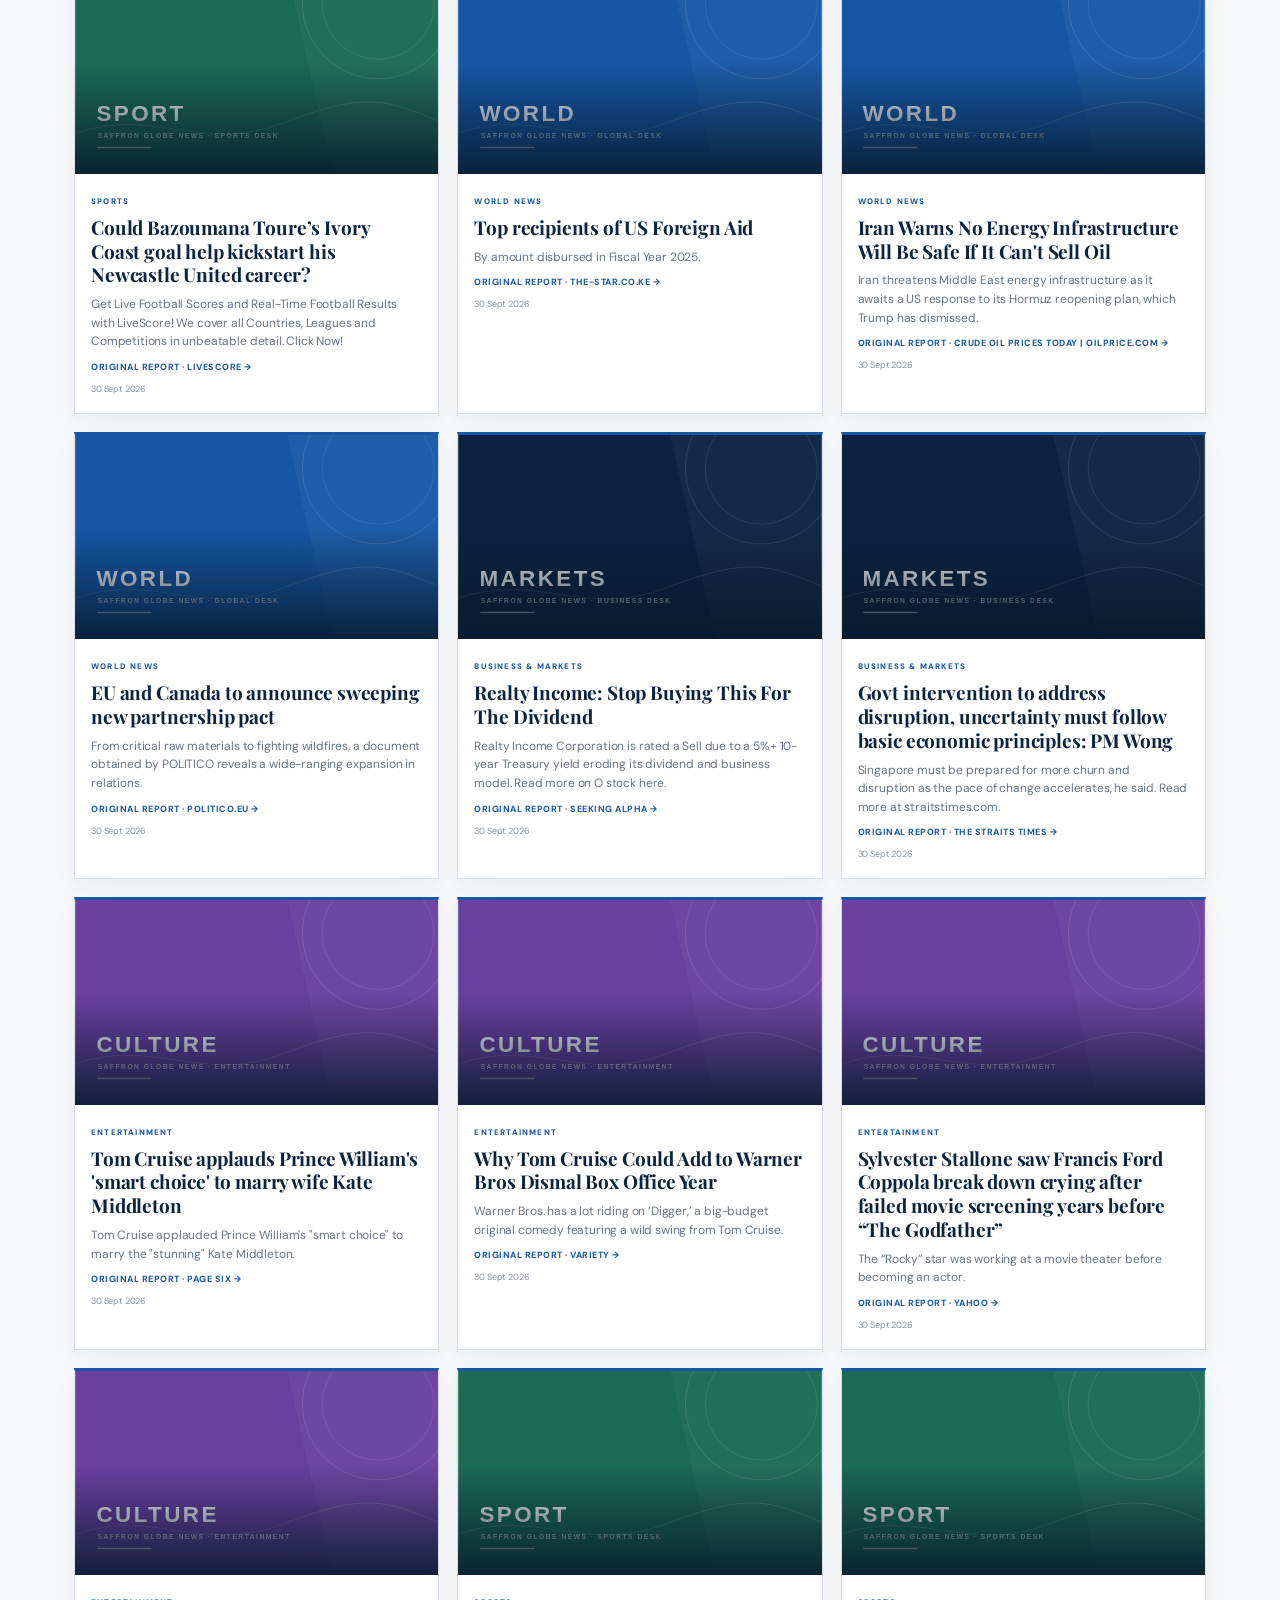
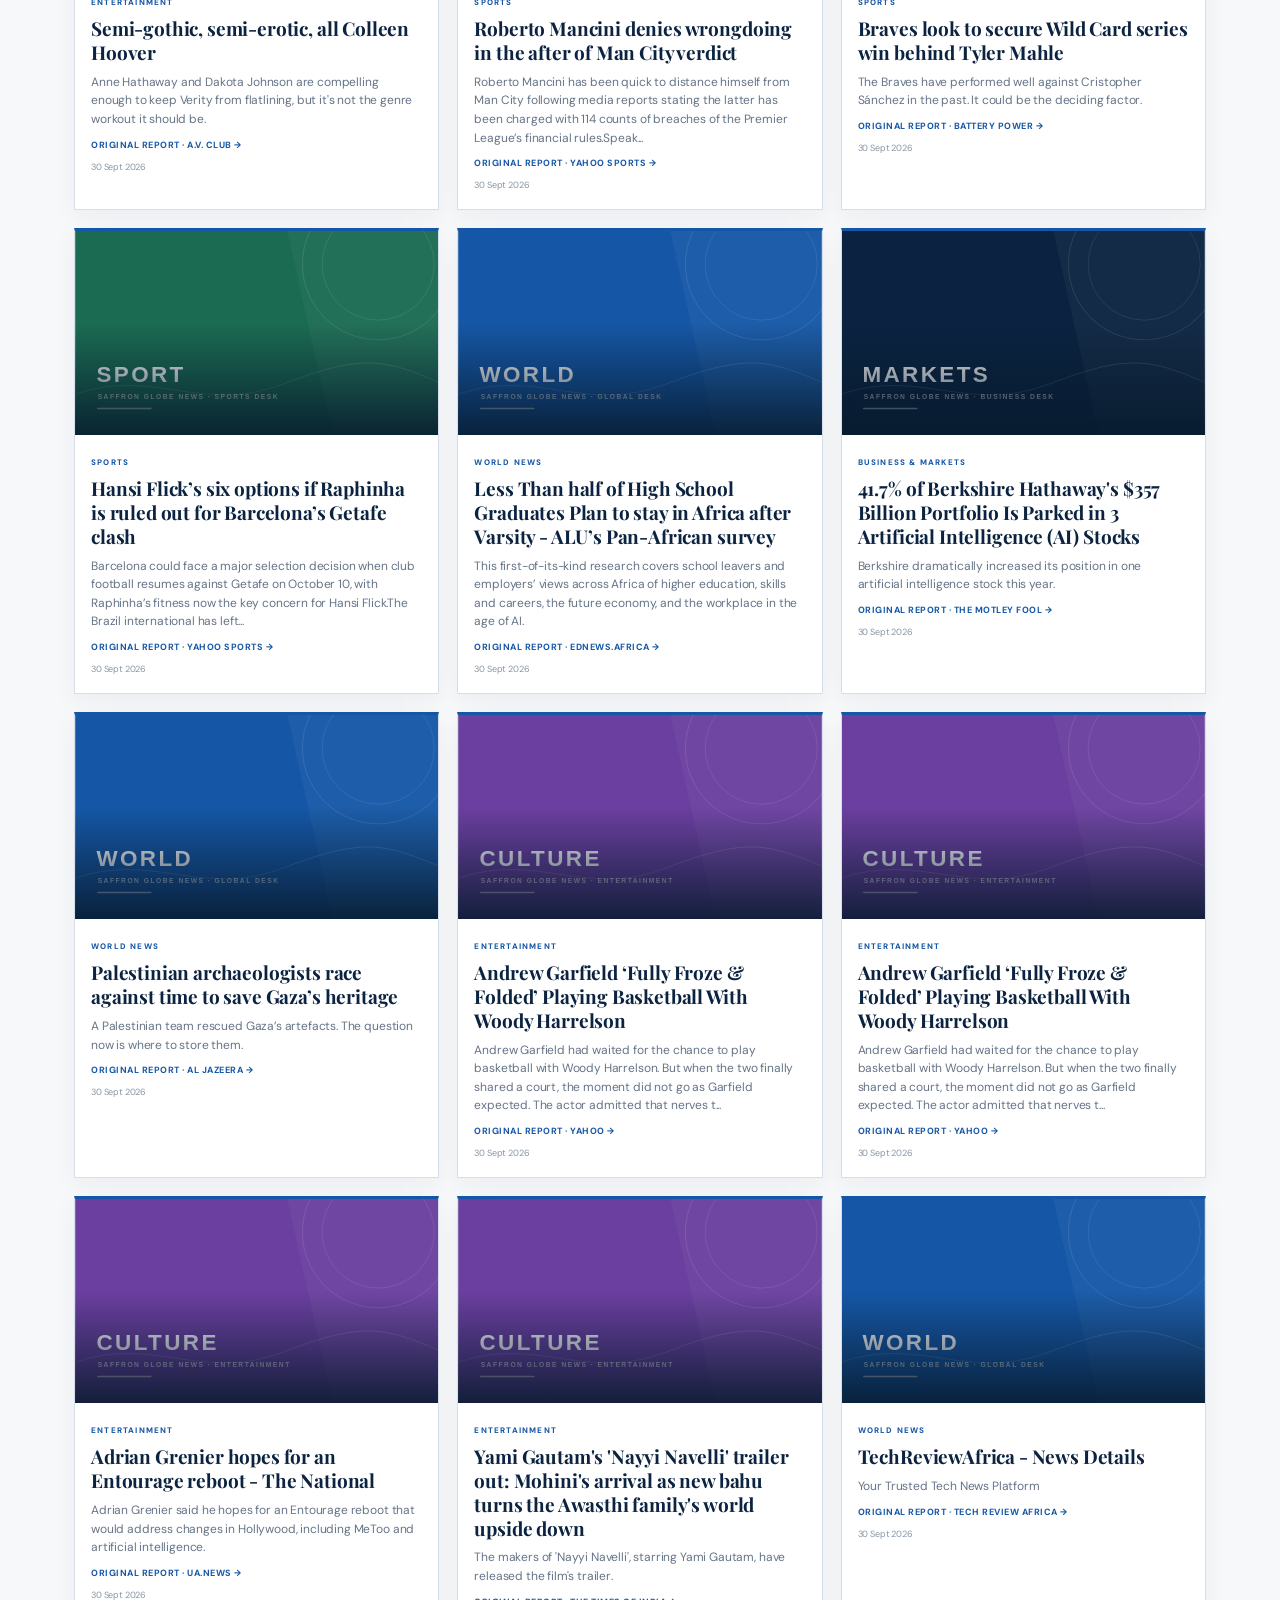
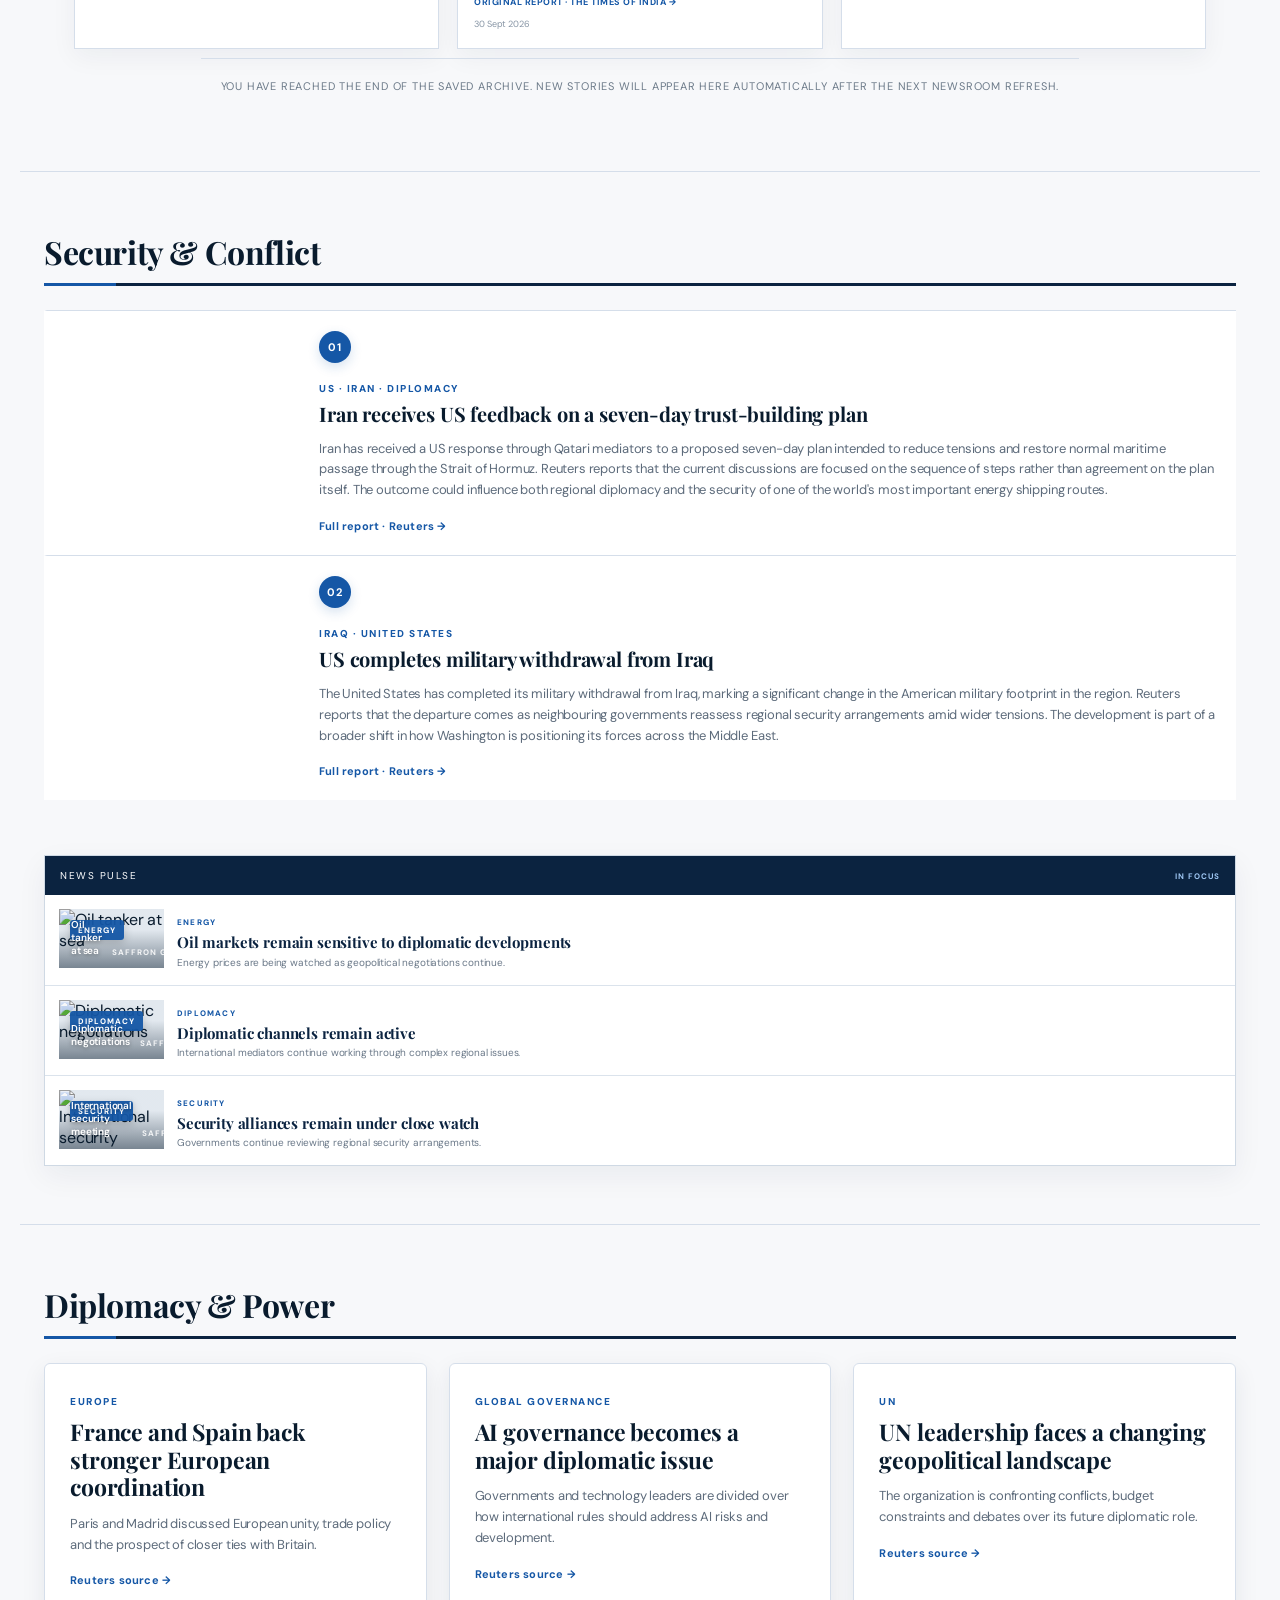
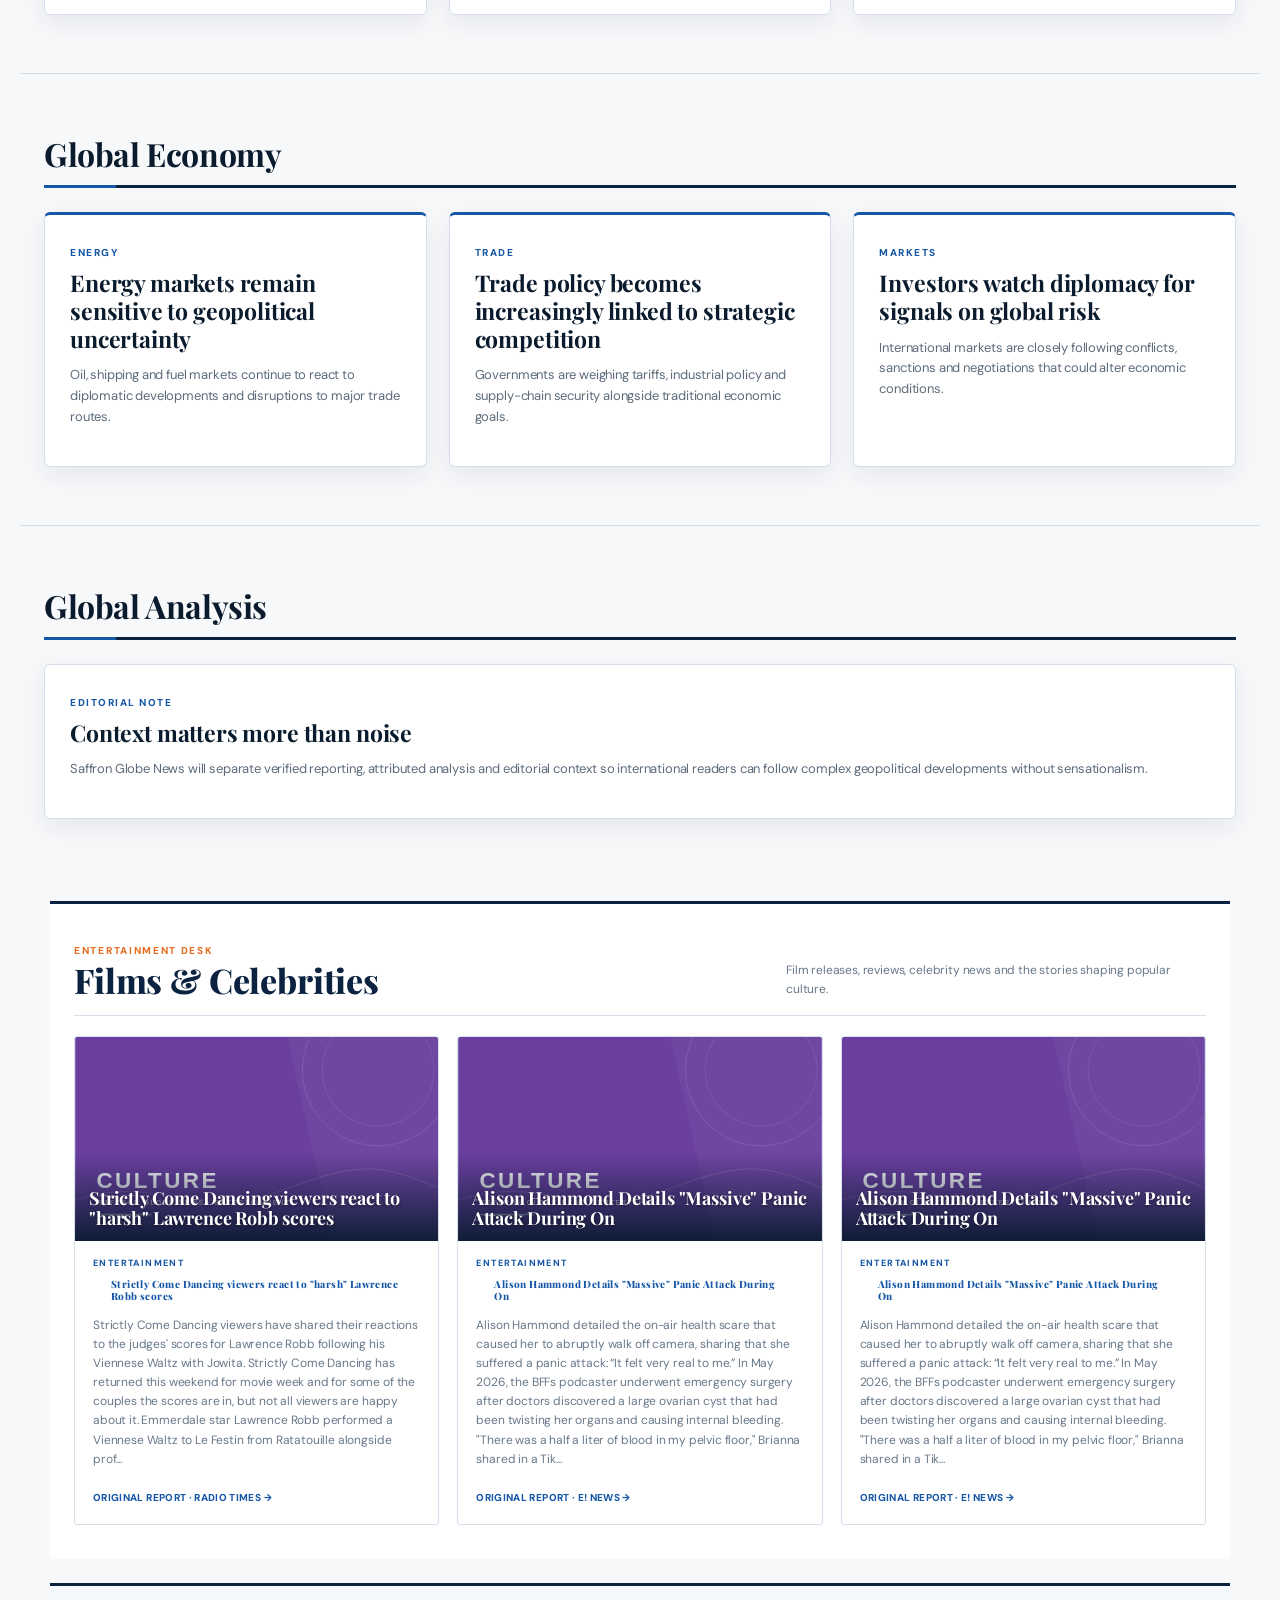
==== commit 8749974a: "seo: improve homepage metadata and branding" ====
--- a/index.html
+++ b/index.html
@@ -1,25 +1,31 @@
 <!doctype html>
 <html lang="en">
 <head><meta charset="utf-8"><meta name="viewport" content="width=device-width,initial-scale=1">
-<title>Saffron Globe News | Global Geopolitics</title>
-<meta name="description" content="Saffron Globe News — global geopolitics, diplomacy, security and world affairs.">
-<meta name="robots" content="index,follow,max-image-preview:large">\n<meta name="googlebot" content="index,follow,max-image-preview:large">\n<meta name="author" content="Saffron Globe News">
-<link rel="canonical" href="https://parshantsharma29102005-hue.github.io/Saffron-globe-news/">
+<title>Saffron Globe News | World News, Geopolitics, Business & Sports</title>
+<meta name="description" content="Saffron Globe News brings source-led world news, geopolitics, diplomacy, business, technology, sports and culture, with updated headlines and original source links.">
+<meta name="robots" content="index,follow,max-image-preview:large">
+<meta name="googlebot" content="index,follow,max-image-preview:large">
+<meta name="author" content="Saffron Globe News"><meta name="referrer" content="strict-origin-when-cross-origin"><meta name="theme-color" content="#071a2d">
+<link rel="canonical" href="https://parshantsharma29102005-hue.github.io/Saffron-globe-news/"><link rel="alternate" hreflang="en" href="https://parshantsharma29102005-hue.github.io/Saffron-globe-news/">
 <meta property="og:type" content="website">
 <meta property="og:title" content="Saffron Globe News | Global Affairs, Geopolitics & World News">
 <meta property="og:description" content="Source-led coverage of world affairs, geopolitics, diplomacy, security, markets, sports and culture.">
 <meta property="og:url" content="https://parshantsharma29102005-hue.github.io/Saffron-globe-news/">
-<meta property="og:site_name" content="Saffron Globe News">
+<meta property="og:site_name" content="Saffron Globe News"><meta property="og:image:alt" content="Saffron Globe News">
 <meta name="twitter:card" content="summary_large_image">
 <meta name="twitter:title" content="Saffron Globe News | Global Affairs, Geopolitics & World News">
-<meta name="twitter:description" content="Source-led coverage of world affairs, geopolitics, diplomacy, security, markets, sports and culture.">\n<meta property="og:image" content="https://parshantsharma29102005-hue.github.io/Saffron-globe-news/news-world.svg">\n<meta name="twitter:image" content="https://parshantsharma29102005-hue.github.io/Saffron-globe-news/news-world.svg">\n<link rel="alternate" type="application/rss+xml" title="Saffron Globe News RSS" href="rss.xml">
+<meta name="twitter:description" content="Source-led coverage of world affairs, geopolitics, diplomacy, security, markets, sports and culture.">
+<meta property="og:image" content="https://parshantsharma29102005-hue.github.io/Saffron-globe-news/news-world.svg">
+<meta name="twitter:image" content="https://parshantsharma29102005-hue.github.io/Saffron-globe-news/news-world.svg">
+<link rel="alternate" type="application/rss+xml" title="Saffron Globe News RSS" href="rss.xml">
 <link rel="preconnect" href="https://fonts.googleapis.com"><link rel="preconnect" href="https://fonts.gstatic.com" crossorigin>
 <link href="https://fonts.googleapis.com/css2?family=DM+Sans:wght@400;500;600;700&family=Playfair+Display:wght@600;700;800&display=swap" rel="stylesheet">
-<link rel="stylesheet" href="style.css"><style>.site-brand{display:flex;align-items:center;gap:18px;text-decoration:none;color:inherit}.site-brand img{width:360px;height:auto;display:block;max-height:76px;object-fit:contain;background:#fff;border-radius:8px;padding:5px;box-shadow:0 2px 8px rgba(0,0,0,.14)}.brand-tagline{display:none}@media(max-width:700px){.site-brand img{width:245px;max-height:58px;padding:4px}}</style><link rel="manifest" href="manifest.webmanifest">\n<script async src="https://news.google.com/swg/js/v1/publisher.js"></script><meta name="theme-color" content="#1557a6"><link rel="icon" type="image/svg+xml" href="favicon.svg?v=2"><link rel="apple-touch-icon" href="favicon.svg?v=2"><link rel="shortcut icon" href="favicon.svg?v=2">
+<link rel="stylesheet" href="style.css"><style>.site-brand{display:flex;align-items:center;gap:18px;text-decoration:none;color:inherit}.site-brand img{width:360px;height:auto;display:block;max-height:76px;object-fit:contain;background:#fff;border-radius:8px;padding:5px;box-shadow:0 2px 8px rgba(0,0,0,.14)}.brand-tagline{display:none}@media(max-width:700px){.site-brand img{width:245px;max-height:58px;padding:4px}}</style><link rel="manifest" href="manifest.webmanifest">
+<script async src="https://news.google.com/swg/js/v1/publisher.js"></script><meta name="theme-color" content="#1557a6"><link rel="icon" type="image/svg+xml" href="favicon.svg?v=3"><link rel="apple-touch-icon" href="favicon.svg?v=3"><link rel="shortcut icon" href="favicon.svg?v=2">
 <style>
 .quick-topics{max-width:1180px;margin:0 auto;padding:0 24px}.topic-nav{display:flex;gap:22px;align-items:center;padding:13px 0;border-bottom:1px solid #d5deea;overflow:auto;white-space:nowrap}.topic-nav span{font-size:10px;font-weight:800;letter-spacing:1.4px;color:#1557a6}.topic-nav a{font-size:12px;font-weight:700;color:#0b2340;text-decoration:none}.topic-nav a:hover{color:#1557a6}.most-read{max-width:1180px!important;margin:0 auto 20px!important;padding:45px 24px!important}.most-read-grid{display:grid;grid-template-columns:repeat(3,1fr);gap:18px}.most-read-grid article{background:#fff;border:1px solid #d5deea;border-top:3px solid #1557a6;padding:20px;display:grid;grid-template-columns:38px 1fr;gap:6px 12px}.most-read-grid b{font:700 26px "Playfair Display",serif;color:#1557a6}.most-read-grid a{font:700 19px/1.3 "Playfair Display",serif;color:#0b2340;text-decoration:none}.most-read-grid a:hover{color:#1557a6}.most-read-grid span{grid-column:2;color:#68788a;font-size:11px}.economy-grid article{border-top:3px solid #1557a6}.read-time{display:inline-block;background:#eaf2fb;color:#42627f;padding:4px 8px;border-radius:12px;margin-left:8px;font-size:11px}@media(max-width:800px){.most-read-grid{grid-template-columns:1fr}.quick-topics{padding:0 18px}.most-read{padding:35px 18px!important}}
 </style>
-<script type="application/ld+json" id="sgn-site-schema">{"@context":"https://schema.org","@type":"NewsMediaOrganization","name":"Saffron Globe News","url":"https://parshantsharma29102005-hue.github.io/Saffron-globe-news/","logo":"https://parshantsharma29102005-hue.github.io/Saffron-globe-news/saffron-globe-logo.svg","description":"Source-led global news, geopolitics, diplomacy, security, markets, sports and culture.","sameAs":[]}</script>
+<script type="application/ld+json" id="sgn-site-schema">{"@context":"https://schema.org","@type":"NewsMediaOrganization","name":"Saffron Globe News","url":"https://parshantsharma29102005-hue.github.io/Saffron-globe-news/","logo":{"@type":"ImageObject","url":"https://parshantsharma29102005-hue.github.io/Saffron-globe-news/saffron-globe-logo.svg"},"description":"Source-led global news, geopolitics, diplomacy, security, markets, sports and culture.","inLanguage":"en","sameAs":[]}</script>
 <script async src="https://www.googletagmanager.com/gtag/js?id=G-8YSYJTRE4B"></script>
 <script>
   window.dataLayer = window.dataLayer || [];
@@ -49,7 +55,9 @@
 <article><img class="thumbimg" src="https://commons.wikimedia.org/wiki/Special:Redirect/file/Oil_Tanker_ship.jpg" alt="Women leaders at an international summit"><label>GLOBAL ECONOMY · ENERGY</label><h3>Oil rises as stalled diplomacy keeps markets under pressure</h3><p>Brent crude settled at $103.50 a barrel on September 30 after rising 91 cents, while US crude settled at $90.42. Reuters linked the move to stalled US-Iran diplomacy and tighter fuel markets.</p><a class="source" href="https://www.reuters.com/business/energy/oil-climbs-after-trump-denies-he-is-willing-ease-sanctions-iran-2026-09-30/" target="_blank" rel="noopener">Reuters source →</a></article>
 </div></section>
 
-<section class="daily-brief" aria-labelledby="daily-brief-heading"><div class="daily-brief-label">SGN 5-MINUTE WORLD BRIEF</div><h2 id="daily-brief-heading">What to know today</h2><p>Use the latest edition and archive together: the newest reports are updated hourly, while older coverage remains available below.</p><div class="brief-links"><a href="#latest">Latest headlines →</a><a href="archive.html">Browse the full archive →</a><a href="rss.xml">Subscribe via RSS →</a></div></section>\n<section id="archiveFeed"><div class="head"><h2 id="archive-heading">More World News</h2><span id="archiveStatus">Loading more stories…</span></div><div id="archiveGrid" class="archive-grid"></div><div id="archiveSentinel" class="archive-sentinel">Loading more stories…</div></section>\n<section id="security" class="split"><div><div class="head"><h2>Security & Conflict</h2></div><div class="list">
+<section class="daily-brief" aria-labelledby="daily-brief-heading"><div class="daily-brief-label">SGN 5-MINUTE WORLD BRIEF</div><h2 id="daily-brief-heading">What to know today</h2><p>Use the latest edition and archive together: the newest reports are updated hourly, while older coverage remains available below.</p><div class="brief-links"><a href="#latest">Latest headlines →</a><a href="archive.html">Browse the full archive →</a><a href="rss.xml">Subscribe via RSS →</a></div></section>
+<section id="archiveFeed"><div class="head"><h2 id="archive-heading">More World News</h2><span id="archiveStatus">Loading more stories…</span></div><div id="archiveGrid" class="archive-grid"></div><div id="archiveSentinel" class="archive-sentinel">Loading more stories…</div></section>
+<section id="security" class="split"><div><div class="head"><h2>Security & Conflict</h2></div><div class="list">
 <article><b>01</b><div><label>US · IRAN · DIPLOMACY</label><h3>Iran receives US feedback on a seven-day trust-building plan</h3><p>Iran has received a US response through Qatari mediators to a proposed seven-day plan intended to reduce tensions and restore normal maritime passage through the Strait of Hormuz. Reuters reports that the current discussions are focused on the sequence of steps rather than agreement on the plan itself. The outcome could influence both regional diplomacy and the security of one of the world's most important energy shipping routes.</p><a class="source" href="https://www.reuters.com/world/middle-east/iran-receives-us-feedback-seven-day-trust-building-plan-2026-09-30/" target="_blank" rel="noopener">Full report · Reuters →</a></div></article>
 <article><b>02</b><div><label>IRAQ · UNITED STATES</label><h3>US completes military withdrawal from Iraq</h3><p>The United States has completed its military withdrawal from Iraq, marking a significant change in the American military footprint in the region. Reuters reports that the departure comes as neighbouring governments reassess regional security arrangements amid wider tensions. The development is part of a broader shift in how Washington is positioning its forces across the Middle East.</p><a class="source" href="https://www.reuters.com/world/us-forces-exit-iraq-emboldening-irans-proxies-islamic-state-2026-09-30/" target="_blank" rel="noopener">Full report · Reuters →</a></div></article>
 </div></div><aside class="news-pulse"><div class="pulse-head"><span>NEWS PULSE</span><b>IN FOCUS</b></div>
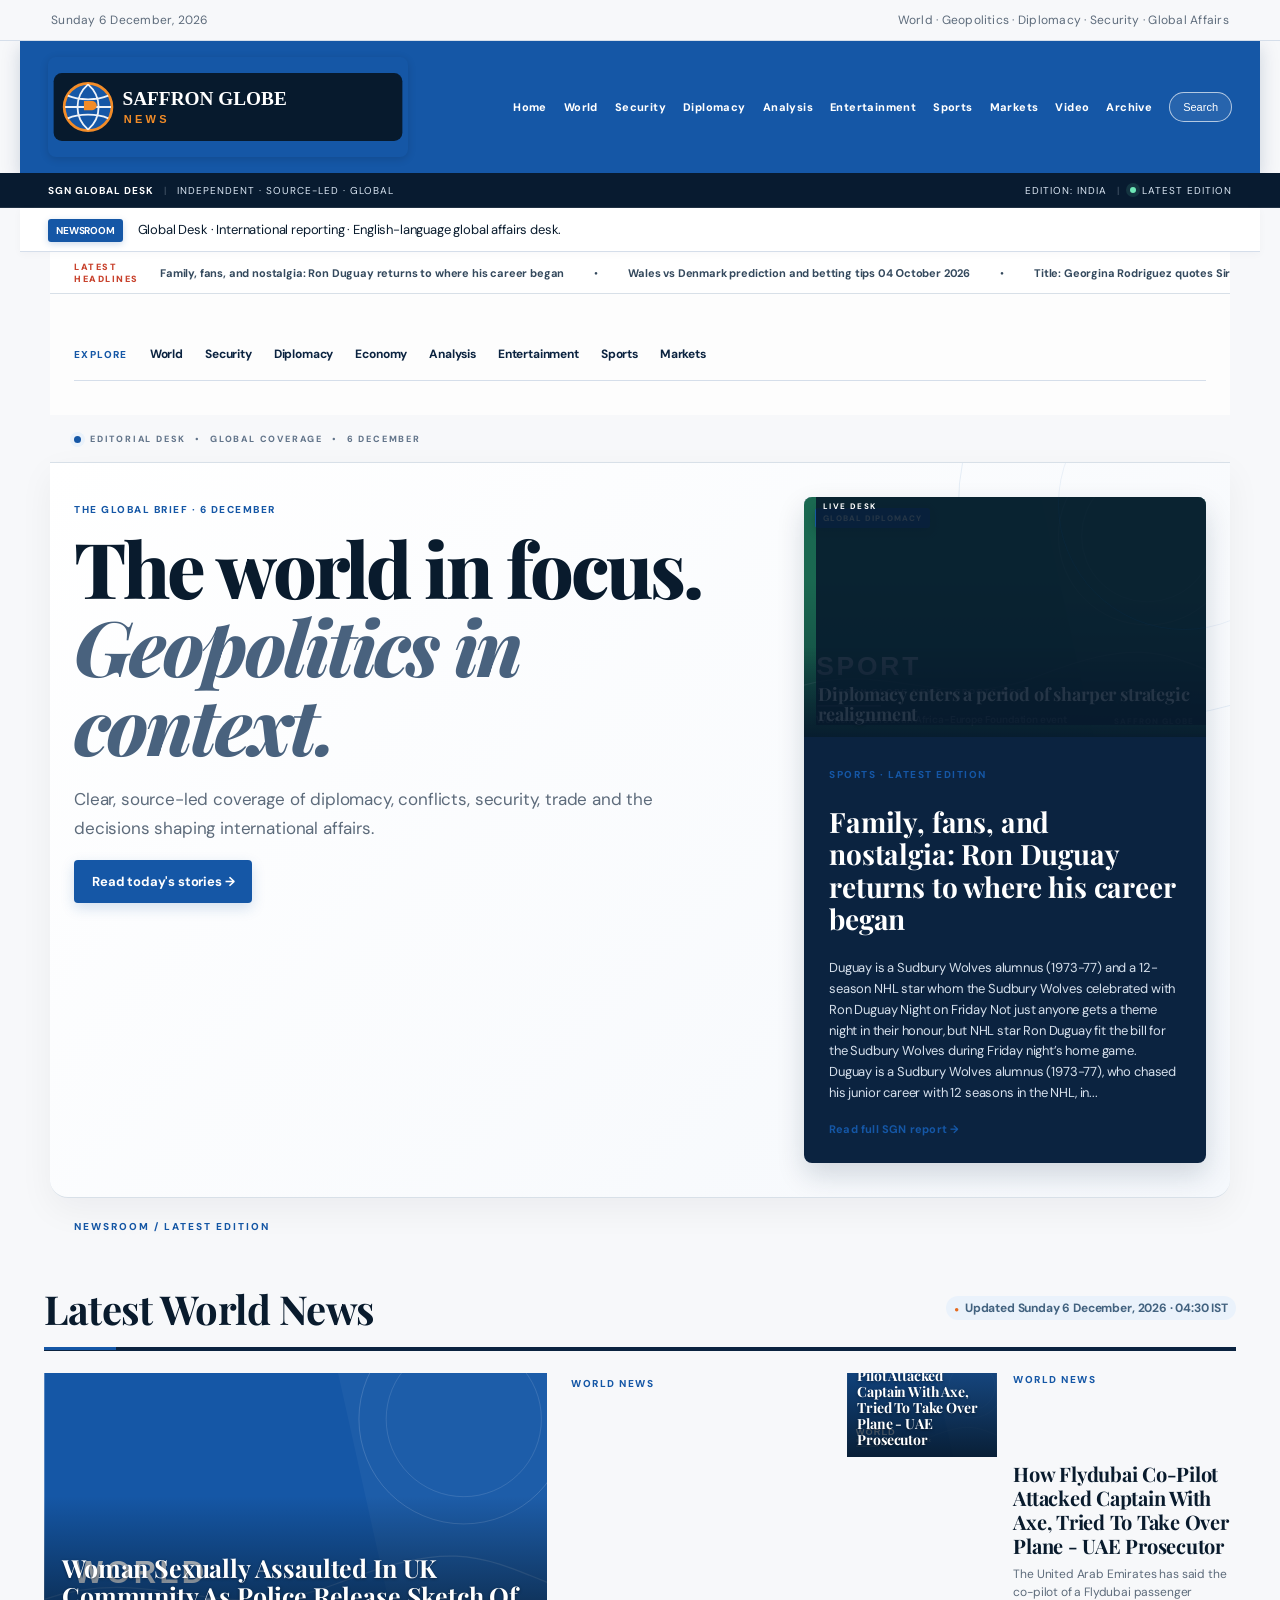
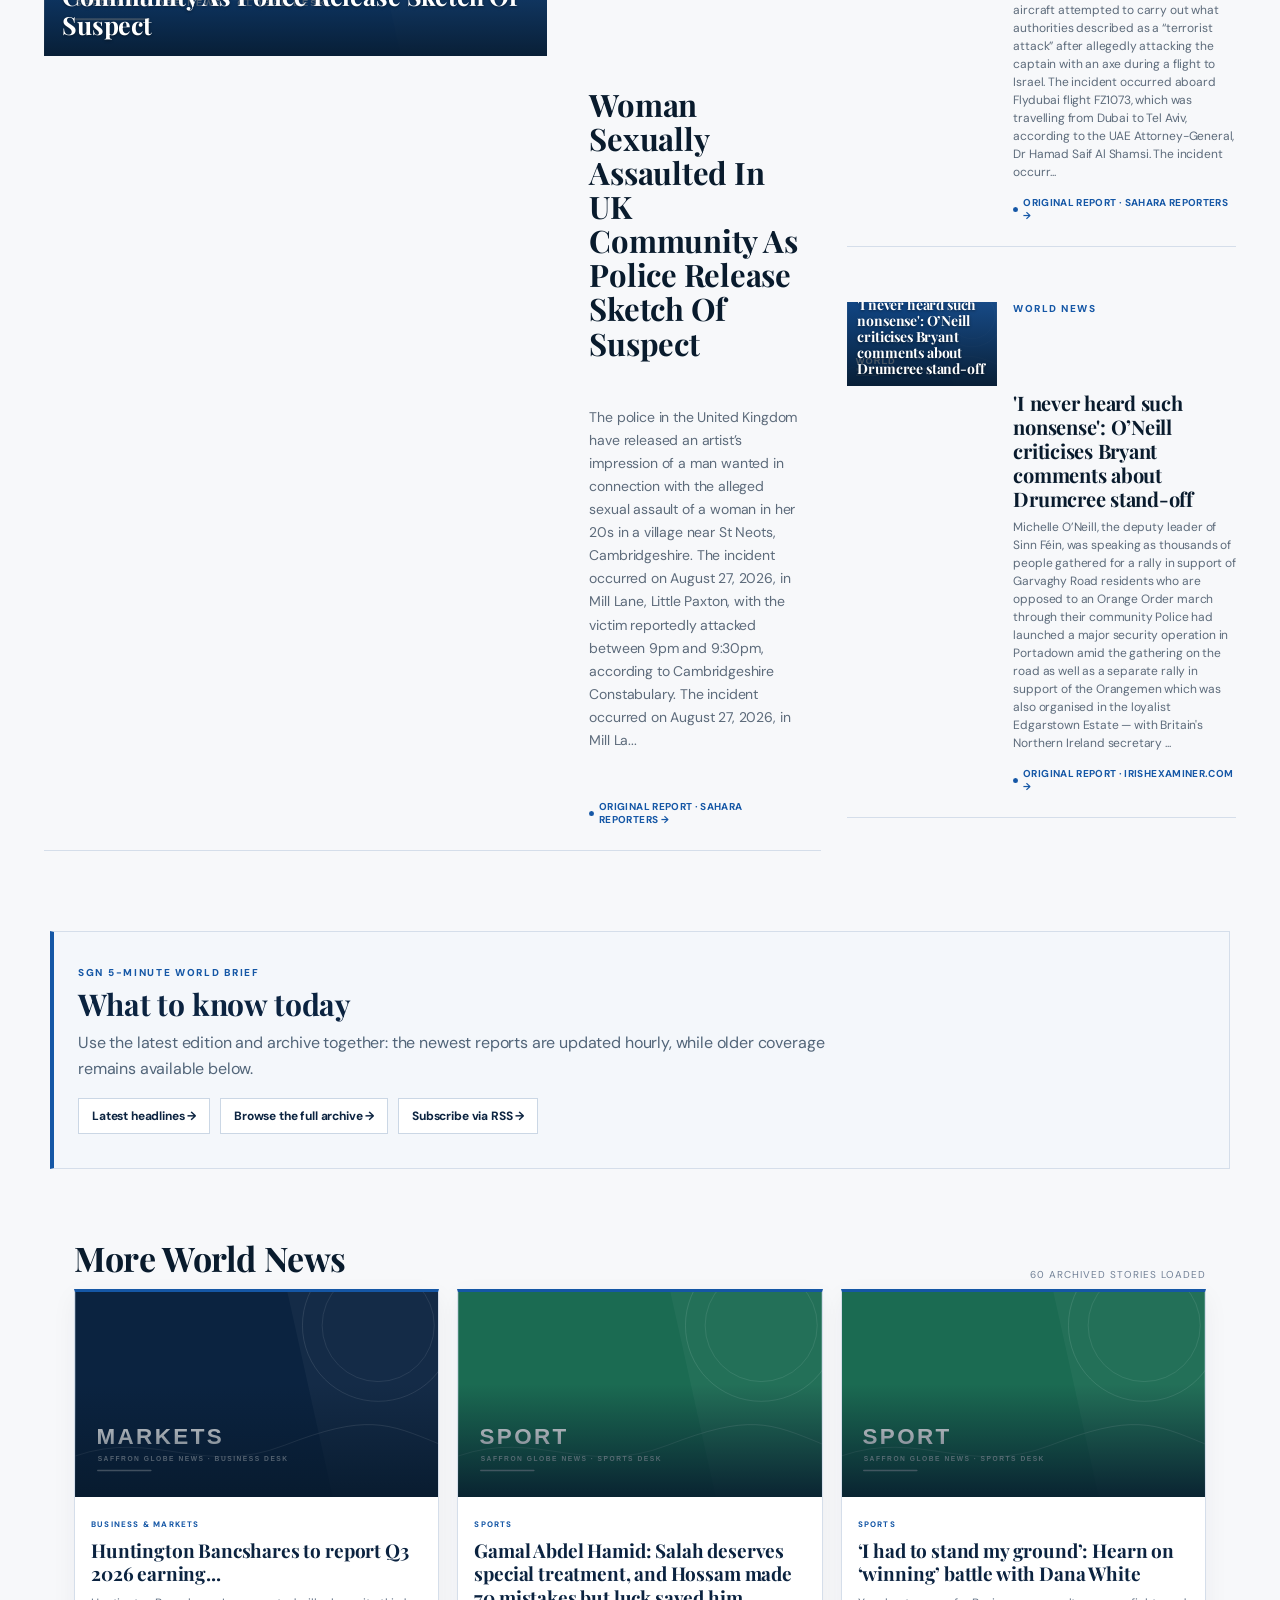
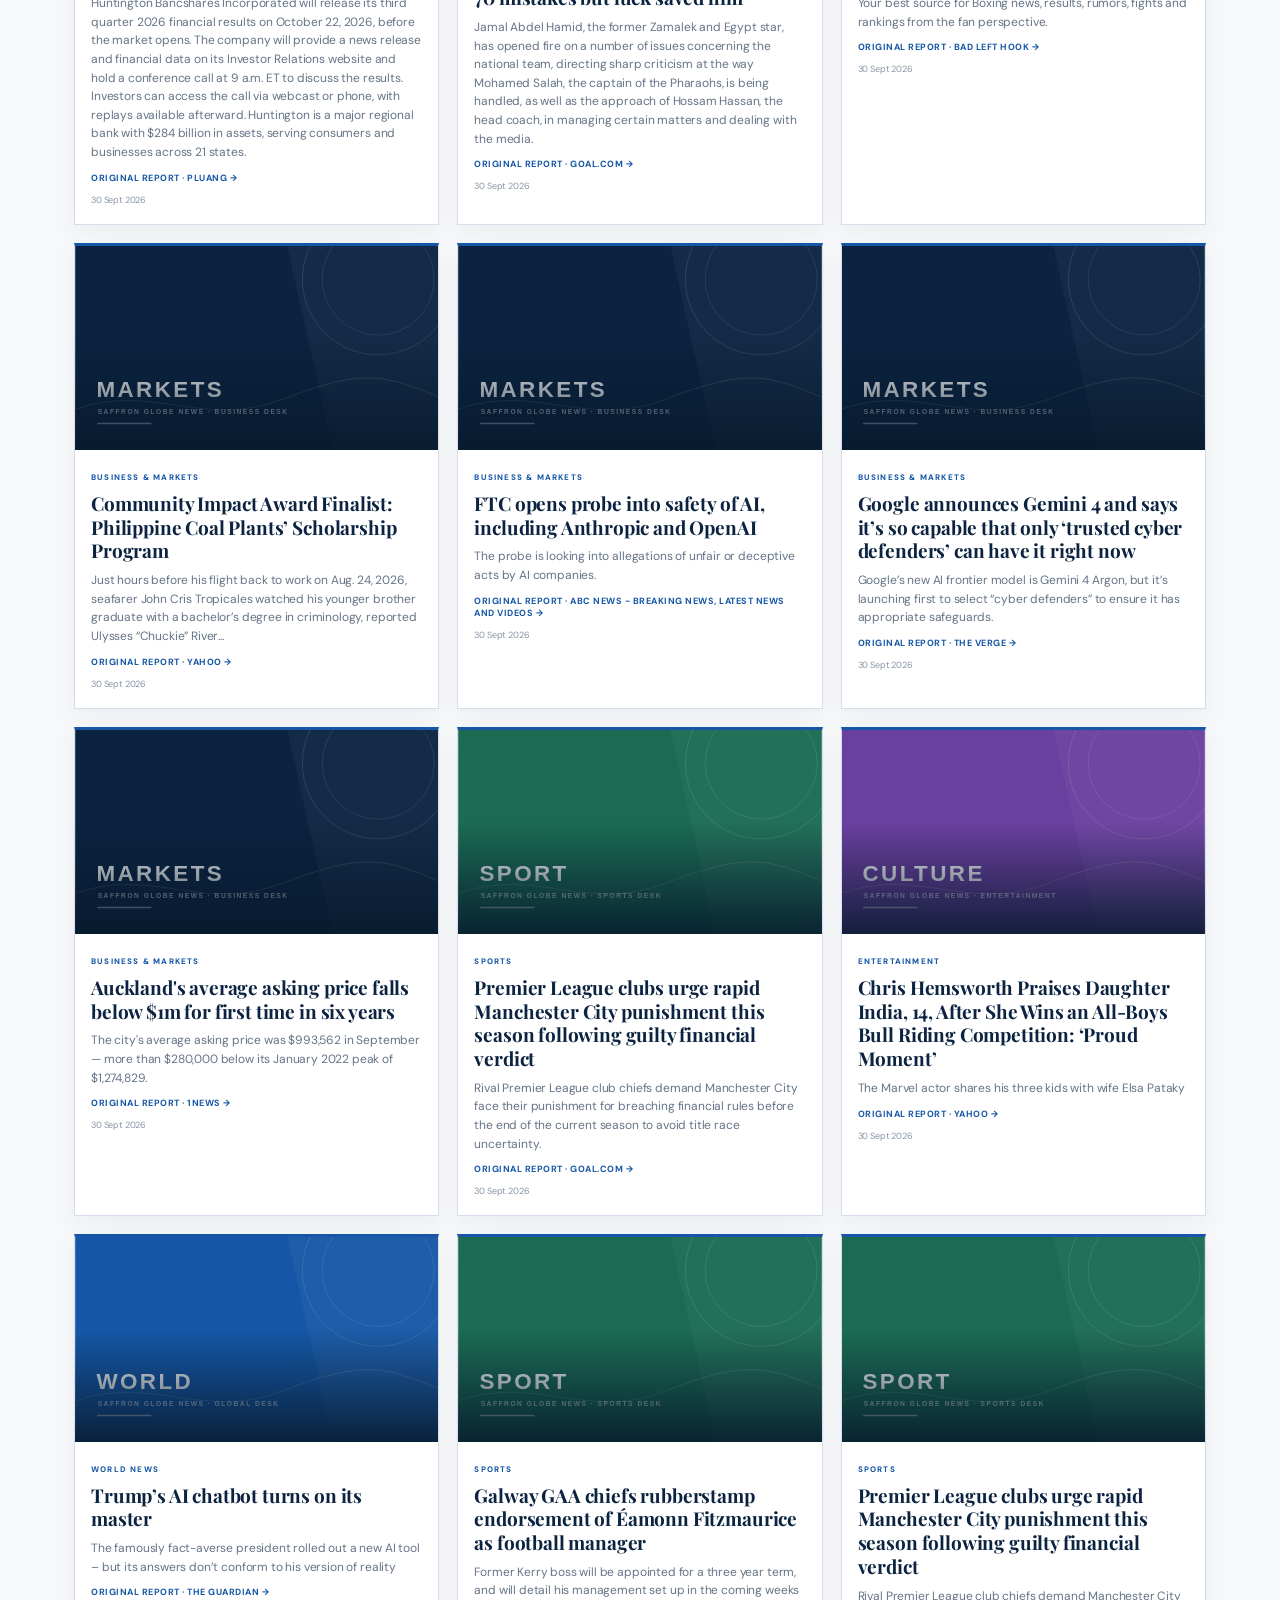
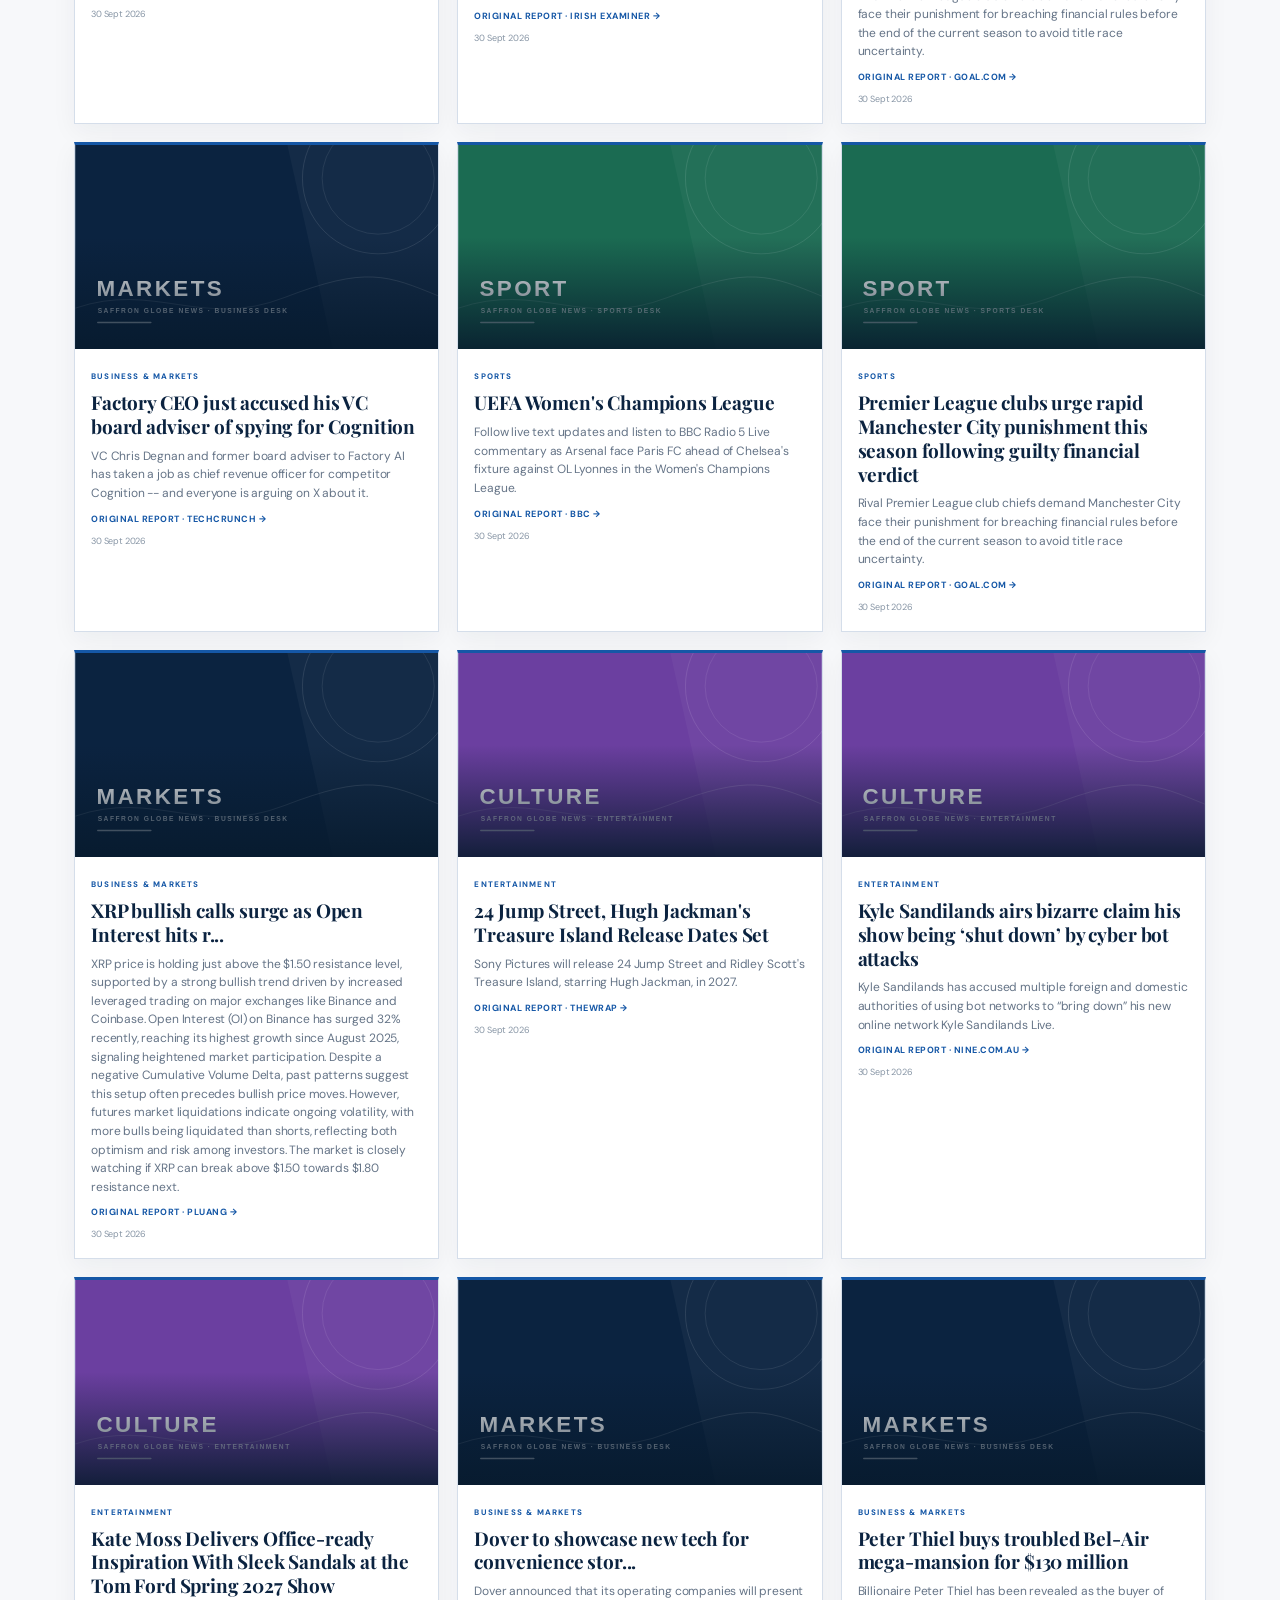
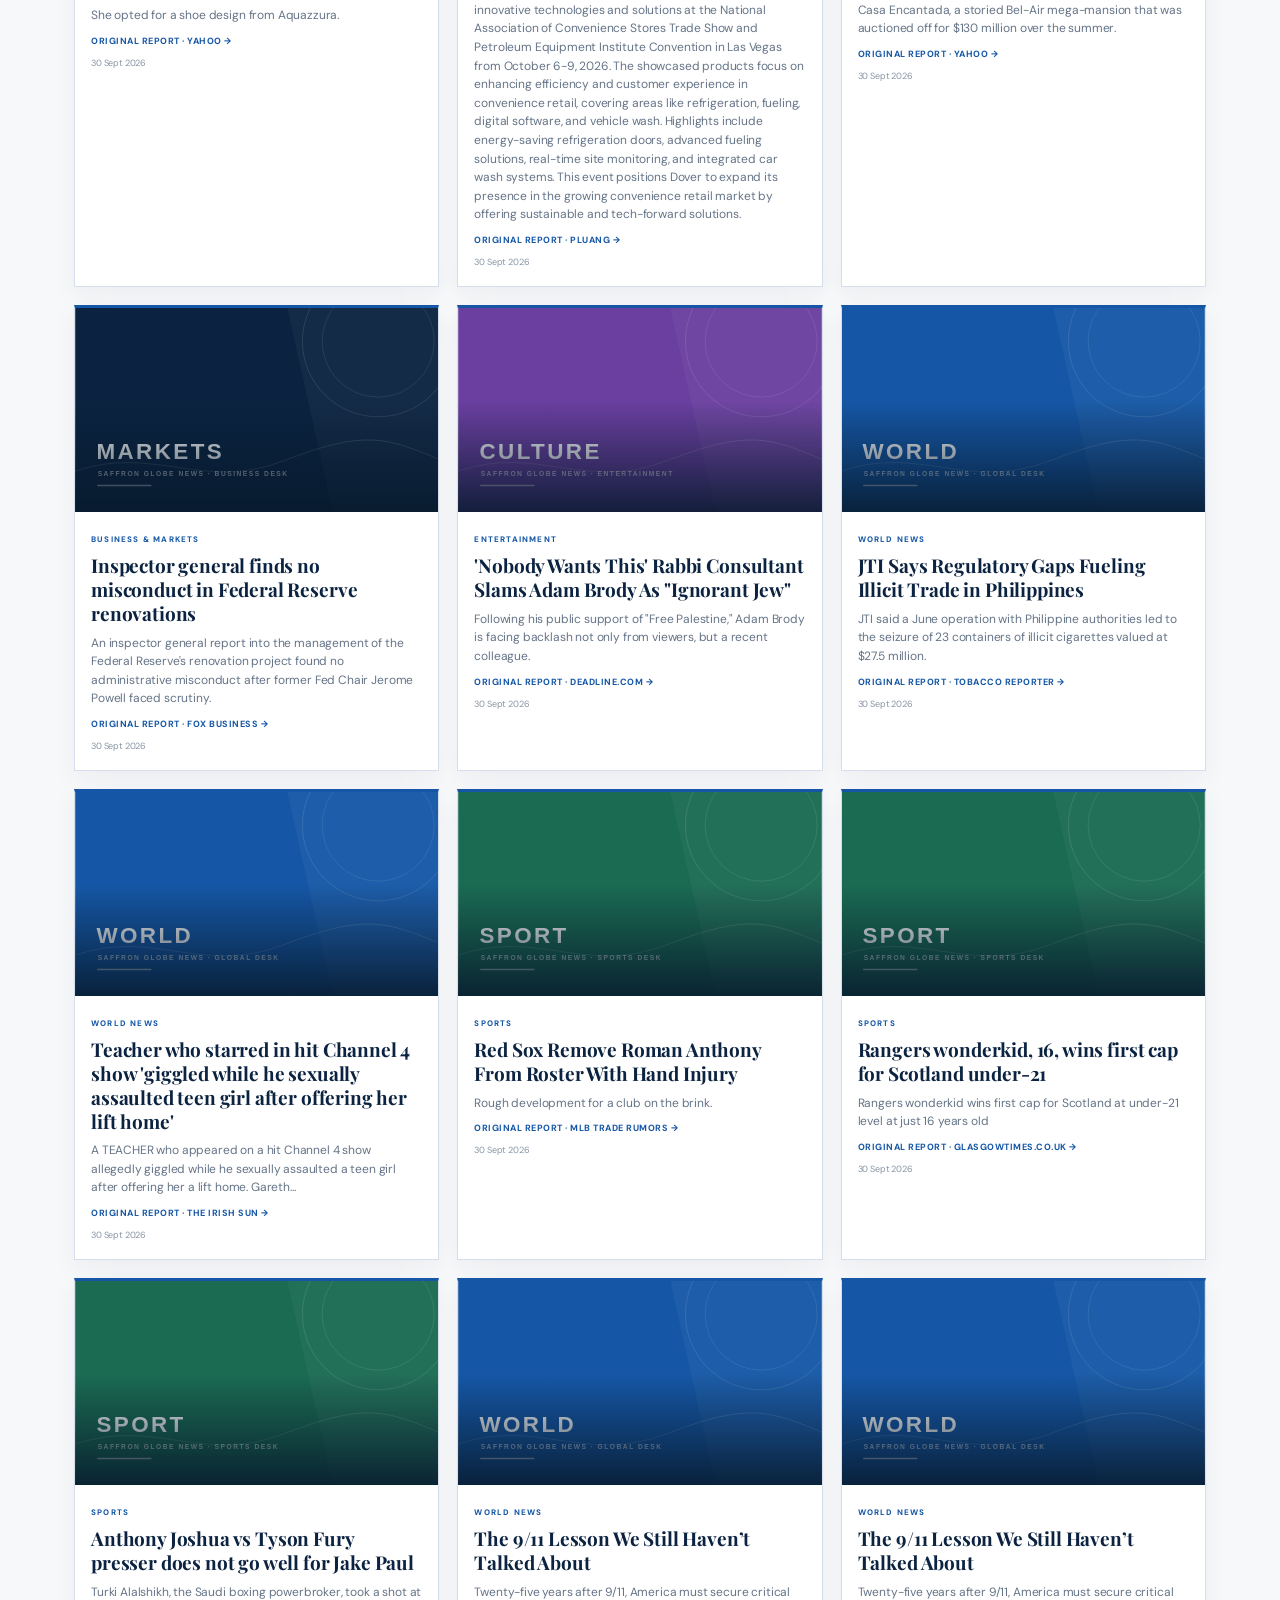
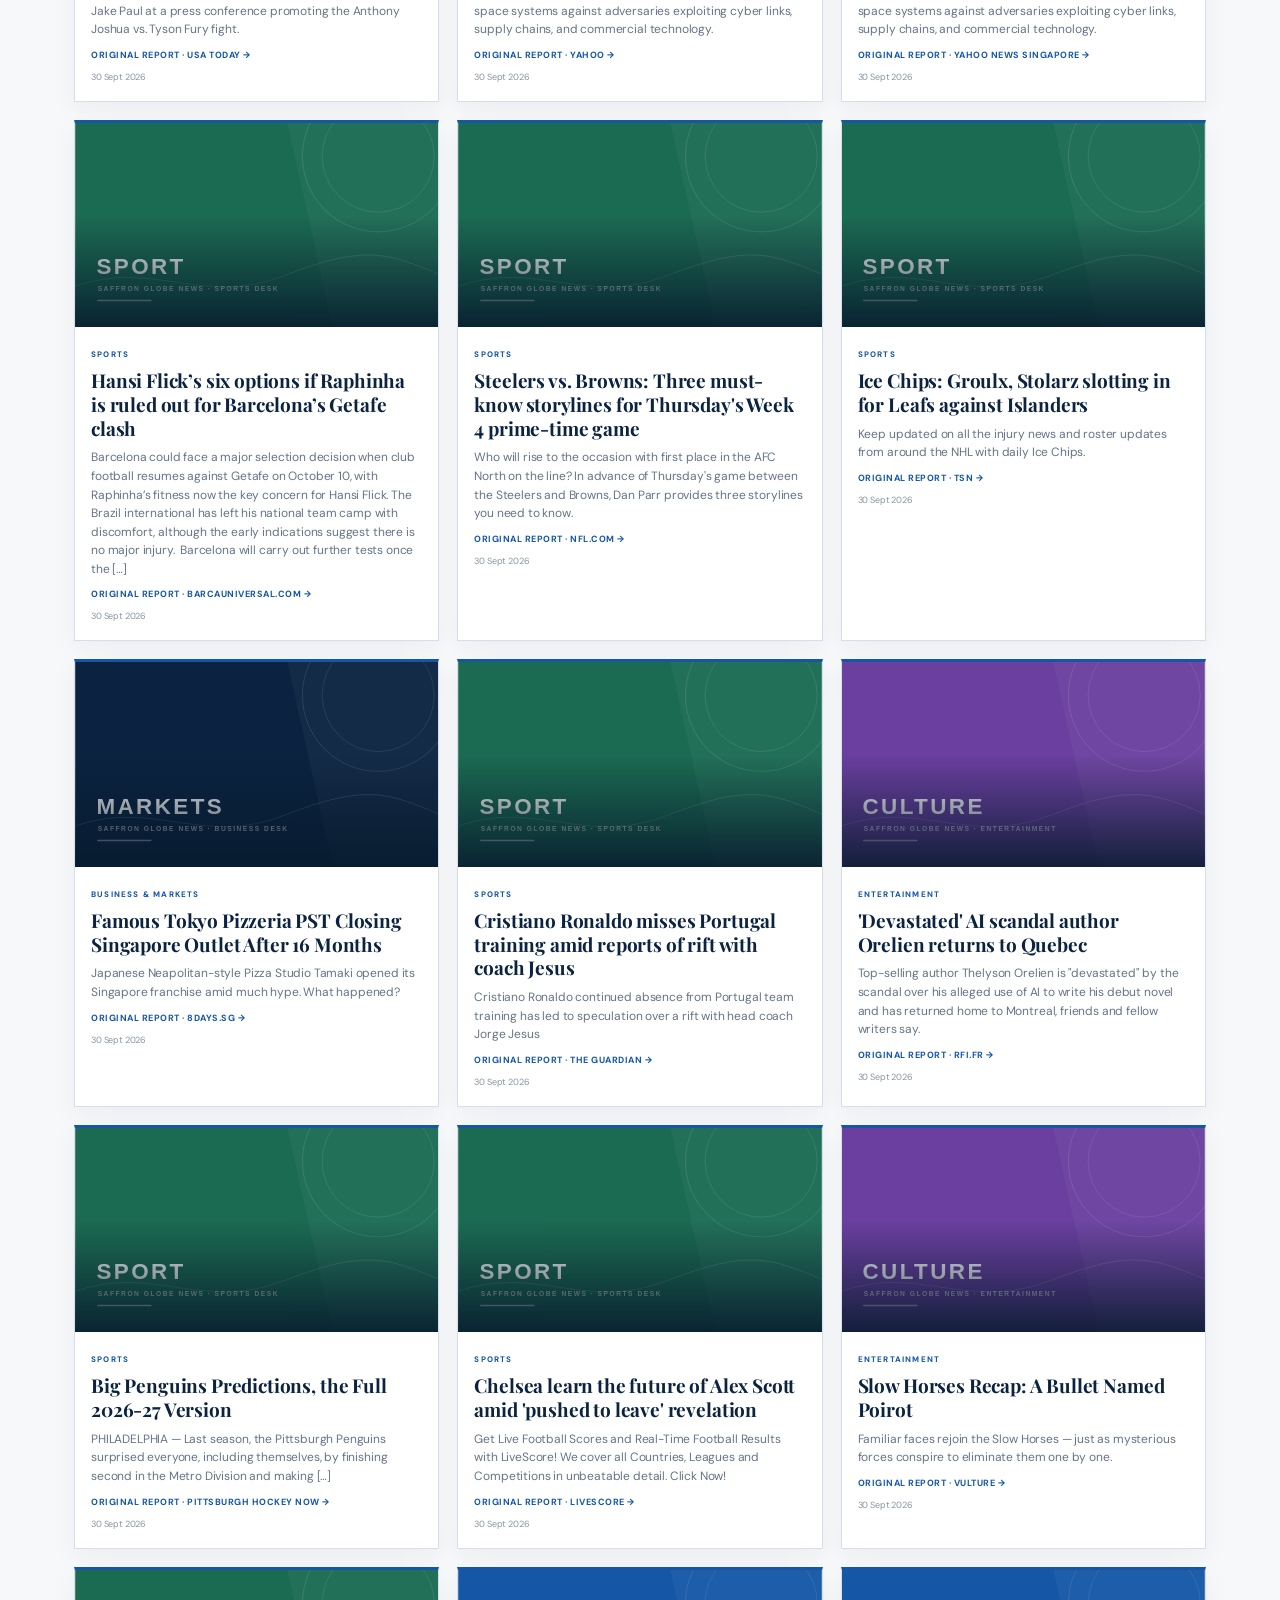
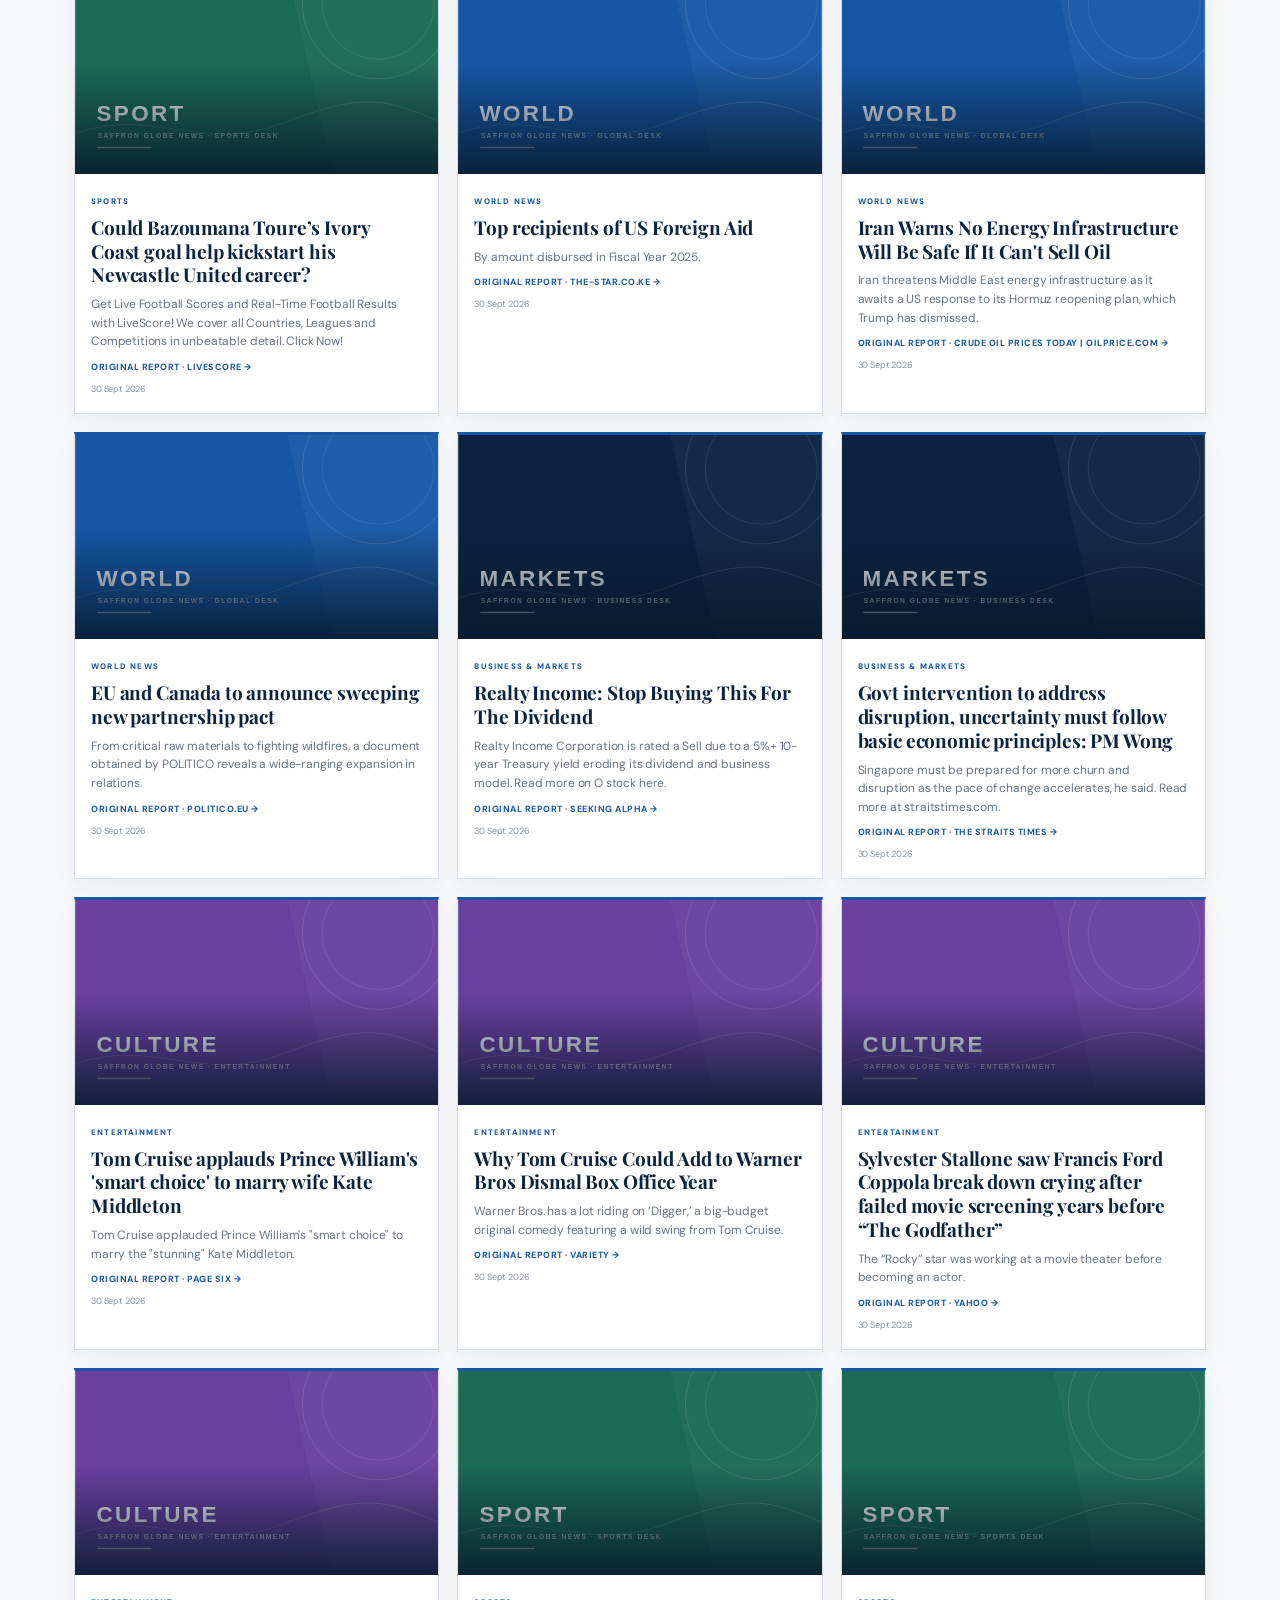
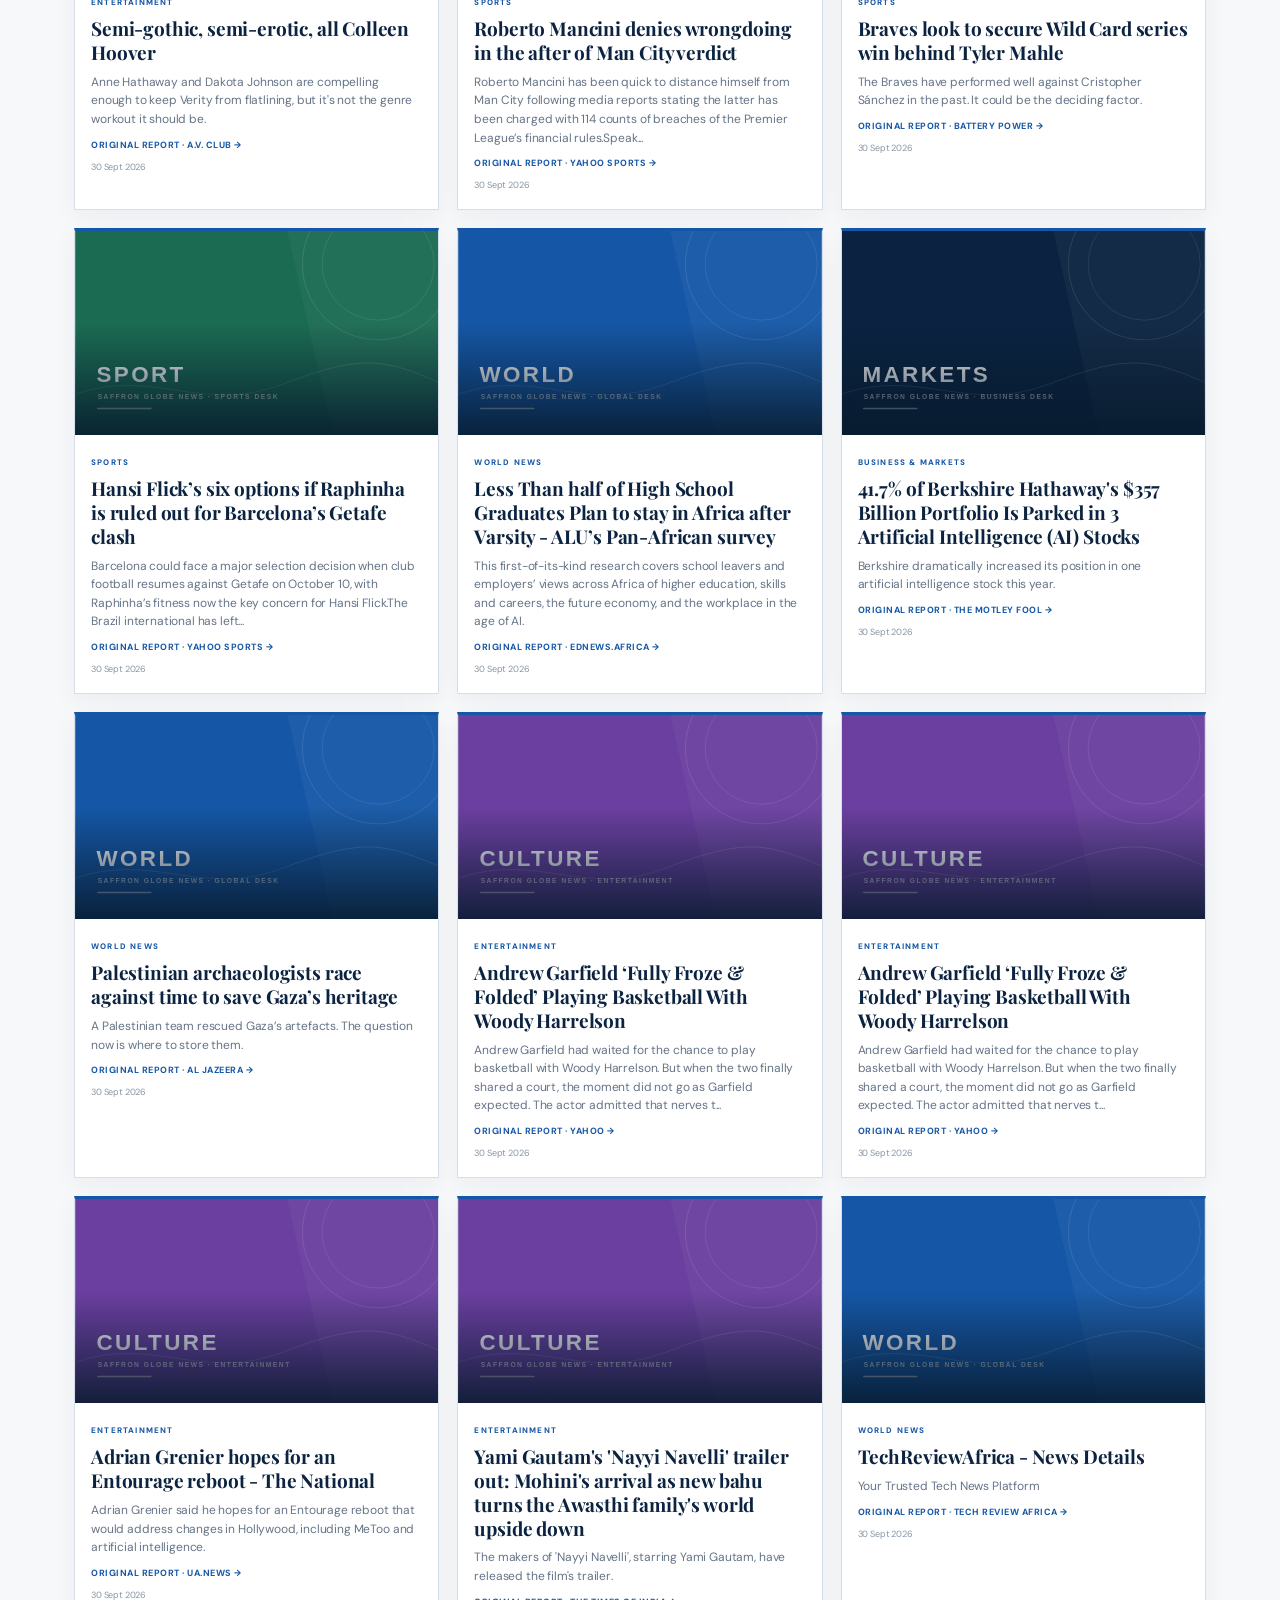
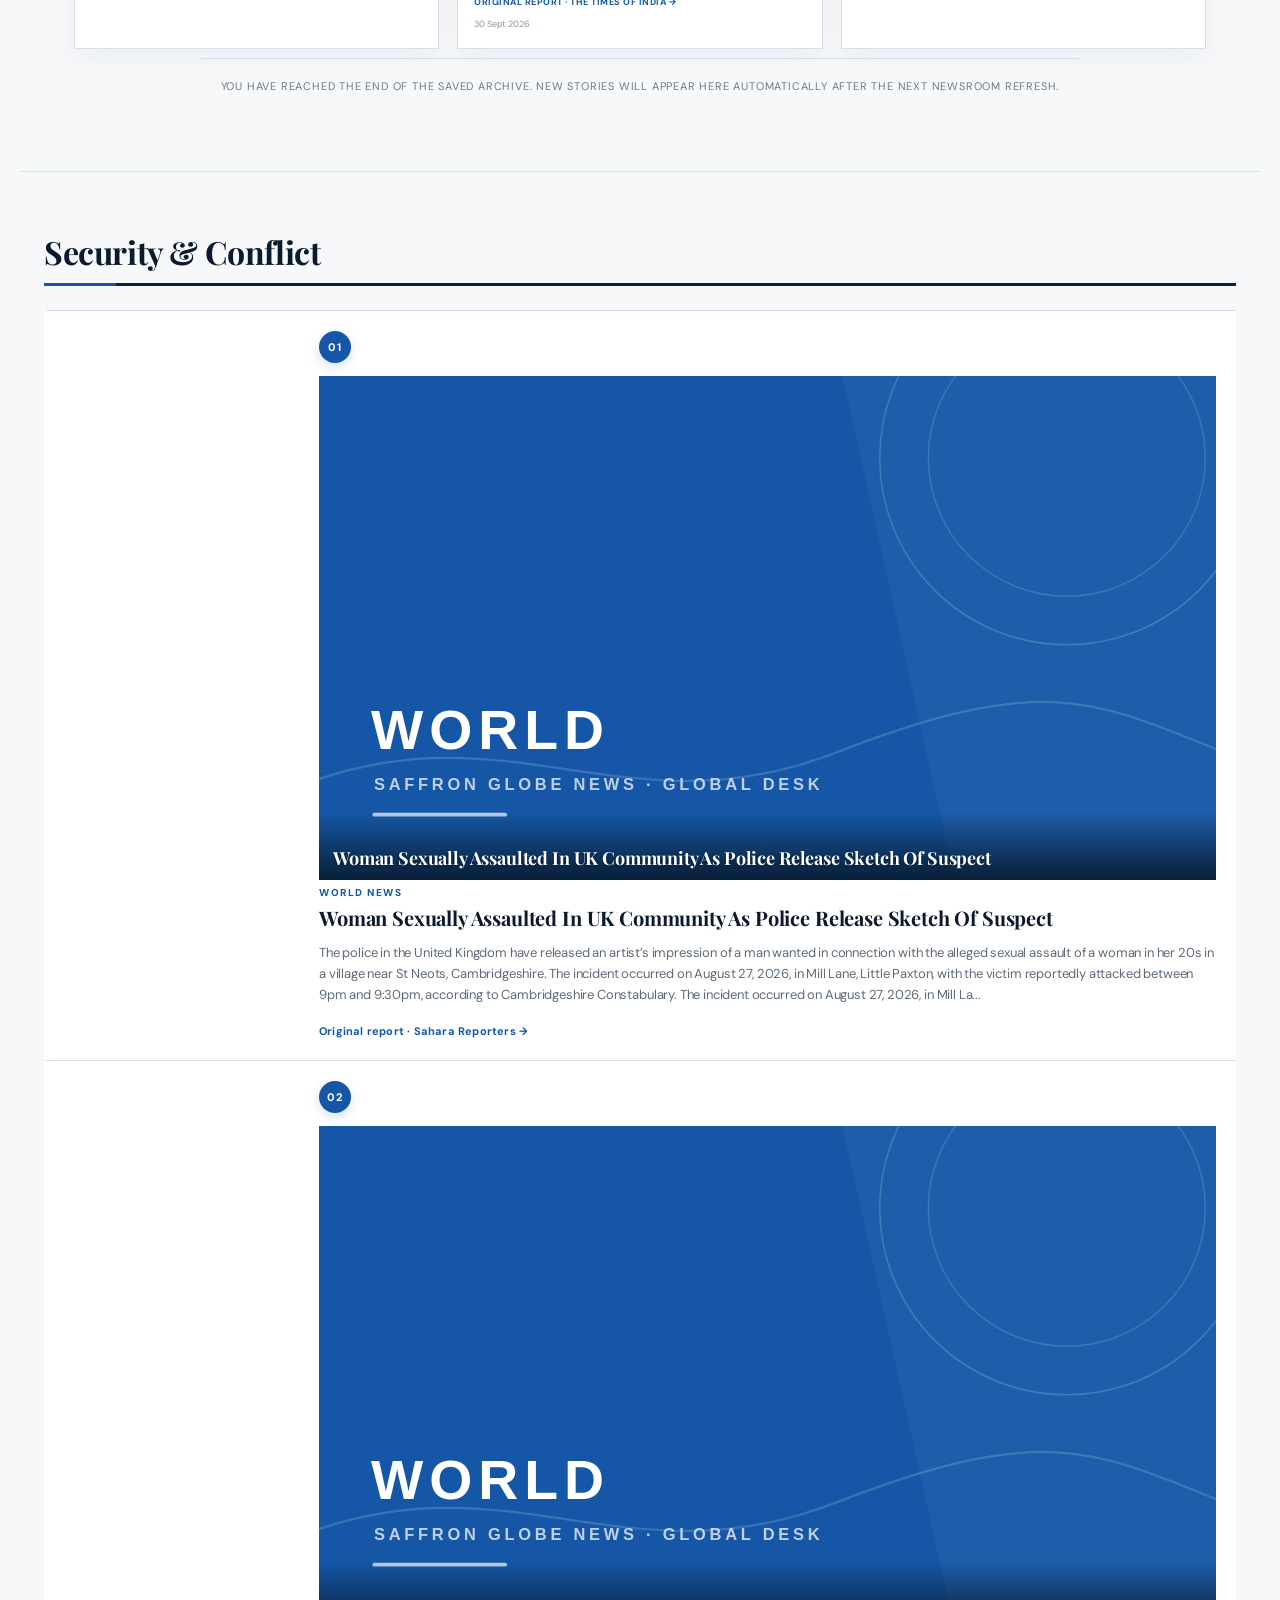
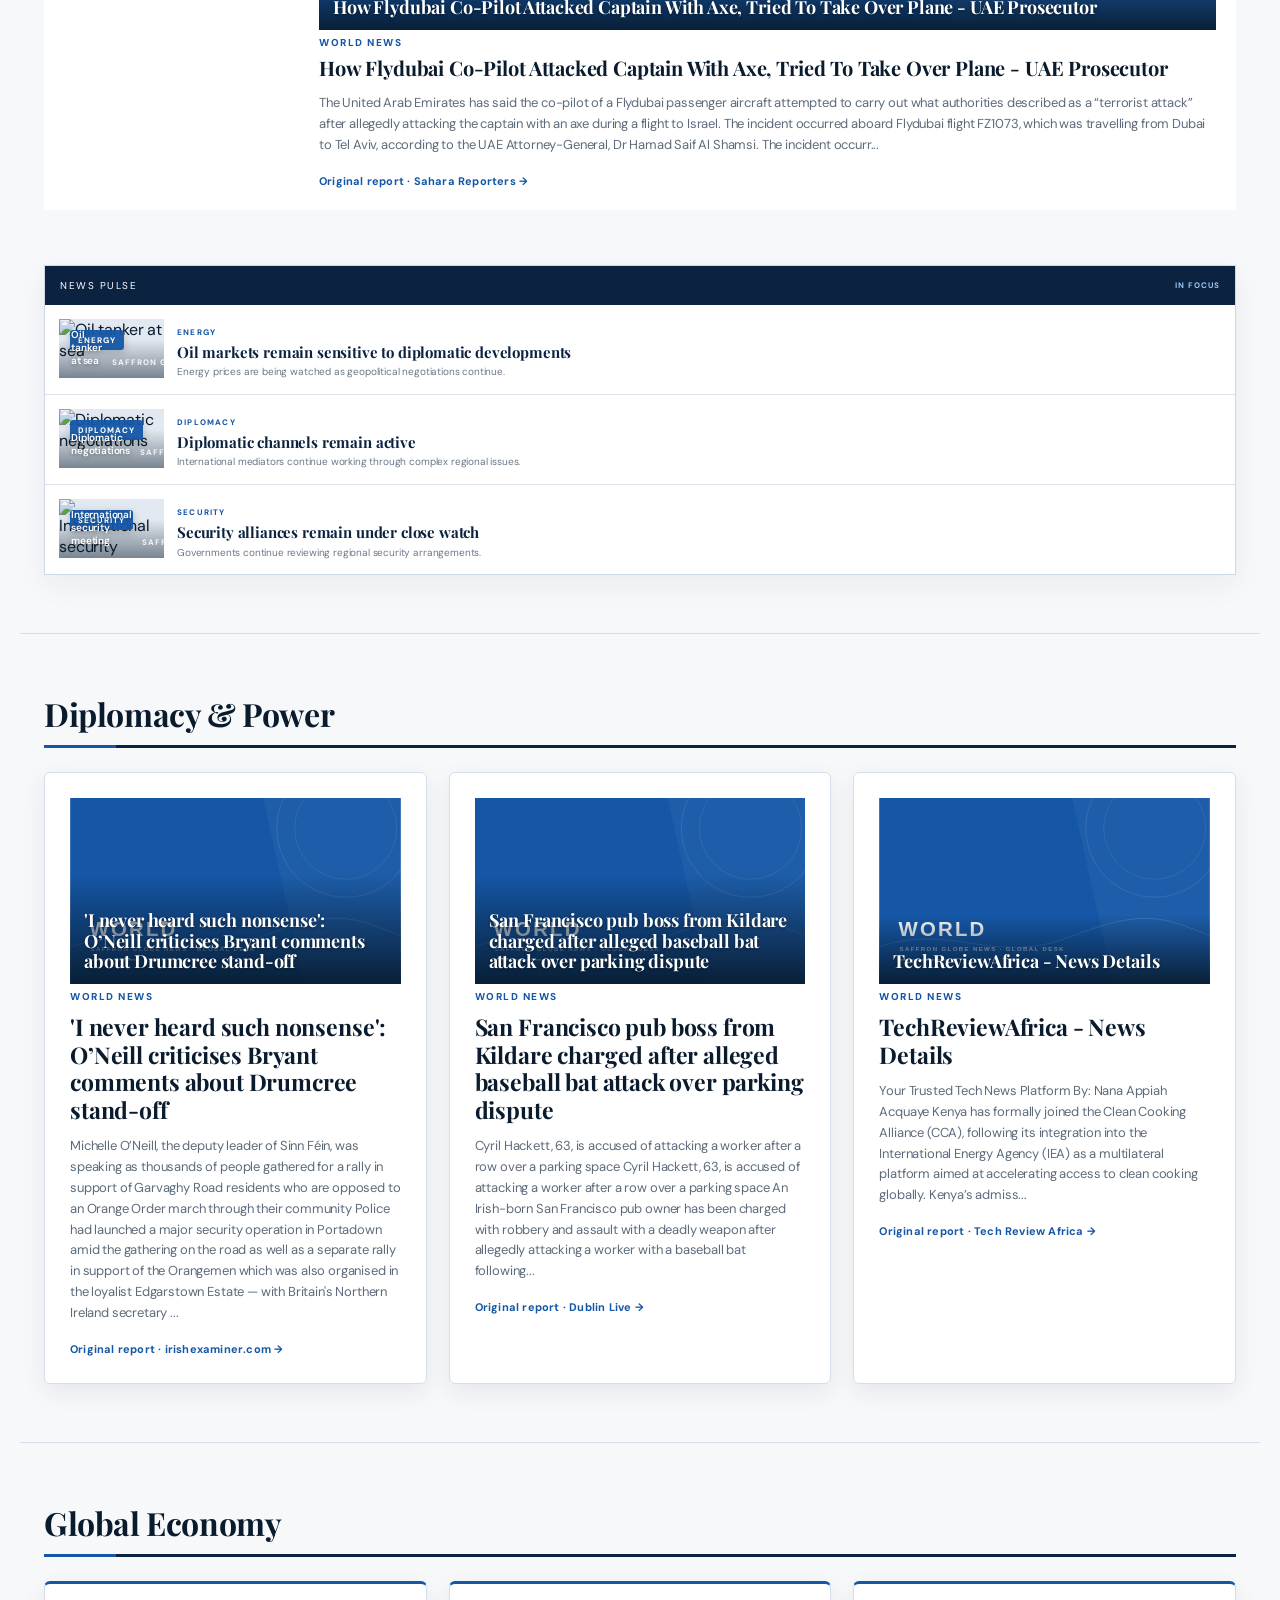
==== commit 9406ae23: "seo: strengthen website search schema and refresh favicon cache" ====
--- a/index.html
+++ b/index.html
@@ -21,10 +21,11 @@
 <link rel="preconnect" href="https://fonts.googleapis.com"><link rel="preconnect" href="https://fonts.gstatic.com" crossorigin>
 <link href="https://fonts.googleapis.com/css2?family=DM+Sans:wght@400;500;600;700&family=Playfair+Display:wght@600;700;800&display=swap" rel="stylesheet">
 <link rel="stylesheet" href="style.css"><style>.site-brand{display:flex;align-items:center;gap:18px;text-decoration:none;color:inherit}.site-brand img{width:360px;height:auto;display:block;max-height:76px;object-fit:contain;background:#fff;border-radius:8px;padding:5px;box-shadow:0 2px 8px rgba(0,0,0,.14)}.brand-tagline{display:none}@media(max-width:700px){.site-brand img{width:245px;max-height:58px;padding:4px}}</style><link rel="manifest" href="manifest.webmanifest">
-<script async src="https://news.google.com/swg/js/v1/publisher.js"></script><meta name="theme-color" content="#1557a6"><link rel="icon" type="image/svg+xml" href="favicon.svg?v=3"><link rel="apple-touch-icon" href="favicon.svg?v=3"><link rel="shortcut icon" href="favicon.svg?v=2">
+<script async src="https://news.google.com/swg/js/v1/publisher.js"></script><meta name="theme-color" content="#1557a6"><link rel="icon" type="image/svg+xml" href="favicon.svg?v=4"><link rel="apple-touch-icon" href="favicon.svg?v=3"><link rel="shortcut icon" href="favicon.svg?v=4">
 <style>
 .quick-topics{max-width:1180px;margin:0 auto;padding:0 24px}.topic-nav{display:flex;gap:22px;align-items:center;padding:13px 0;border-bottom:1px solid #d5deea;overflow:auto;white-space:nowrap}.topic-nav span{font-size:10px;font-weight:800;letter-spacing:1.4px;color:#1557a6}.topic-nav a{font-size:12px;font-weight:700;color:#0b2340;text-decoration:none}.topic-nav a:hover{color:#1557a6}.most-read{max-width:1180px!important;margin:0 auto 20px!important;padding:45px 24px!important}.most-read-grid{display:grid;grid-template-columns:repeat(3,1fr);gap:18px}.most-read-grid article{background:#fff;border:1px solid #d5deea;border-top:3px solid #1557a6;padding:20px;display:grid;grid-template-columns:38px 1fr;gap:6px 12px}.most-read-grid b{font:700 26px "Playfair Display",serif;color:#1557a6}.most-read-grid a{font:700 19px/1.3 "Playfair Display",serif;color:#0b2340;text-decoration:none}.most-read-grid a:hover{color:#1557a6}.most-read-grid span{grid-column:2;color:#68788a;font-size:11px}.economy-grid article{border-top:3px solid #1557a6}.read-time{display:inline-block;background:#eaf2fb;color:#42627f;padding:4px 8px;border-radius:12px;margin-left:8px;font-size:11px}@media(max-width:800px){.most-read-grid{grid-template-columns:1fr}.quick-topics{padding:0 18px}.most-read{padding:35px 18px!important}}
 </style>
+<script type="application/ld+json" id="sgn-website-schema">{"@context":"https://schema.org","@type":"WebSite","name":"Saffron Globe News","url":"https://parshantsharma29102005-hue.github.io/Saffron-globe-news/","inLanguage":"en","potentialAction":{"@type":"SearchAction","target":{"@type":"EntryPoint","urlTemplate":"https://parshantsharma29102005-hue.github.io/Saffron-globe-news/?q={search_term_string}"},"query-input":"required name=search_term_string"}}</script>
 <script type="application/ld+json" id="sgn-site-schema">{"@context":"https://schema.org","@type":"NewsMediaOrganization","name":"Saffron Globe News","url":"https://parshantsharma29102005-hue.github.io/Saffron-globe-news/","logo":{"@type":"ImageObject","url":"https://parshantsharma29102005-hue.github.io/Saffron-globe-news/saffron-globe-logo.svg"},"description":"Source-led global news, geopolitics, diplomacy, security, markets, sports and culture.","inLanguage":"en","sameAs":[]}</script>
 <script async src="https://www.googletagmanager.com/gtag/js?id=G-8YSYJTRE4B"></script>
 <script>
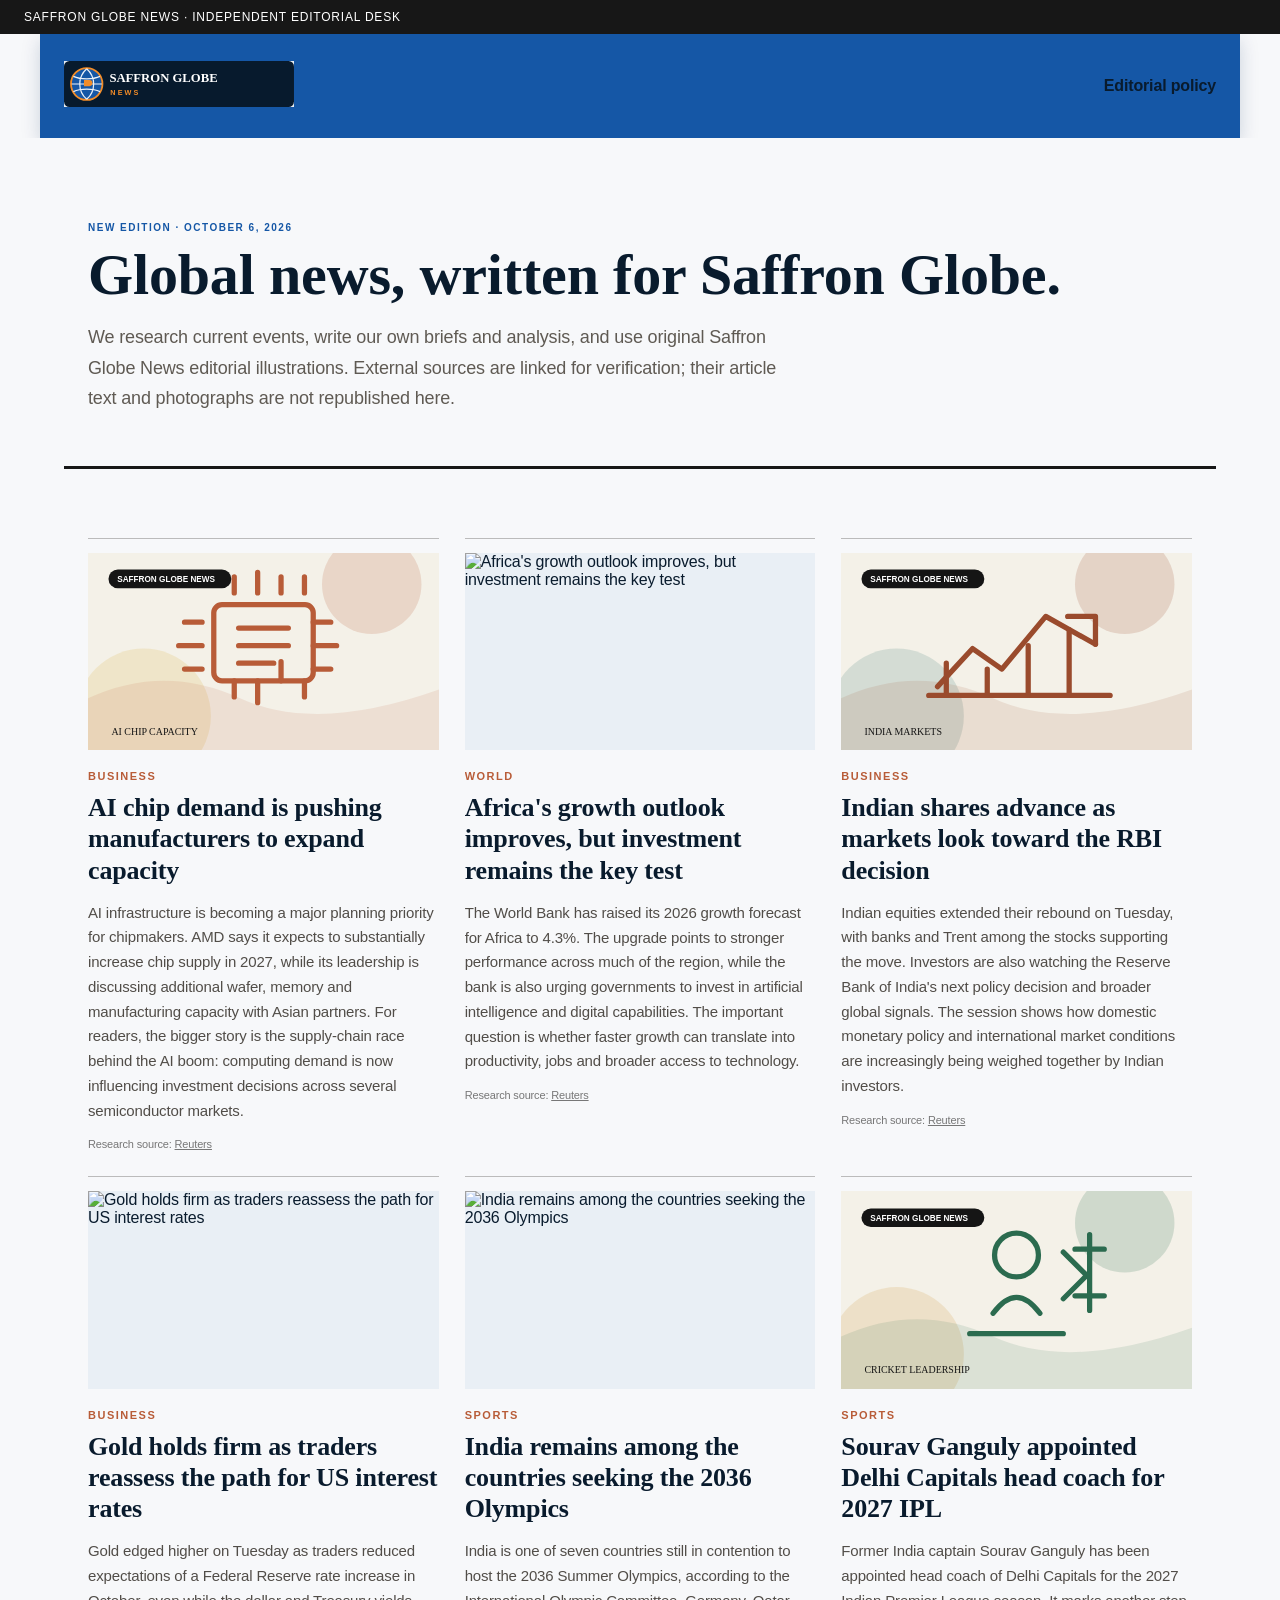
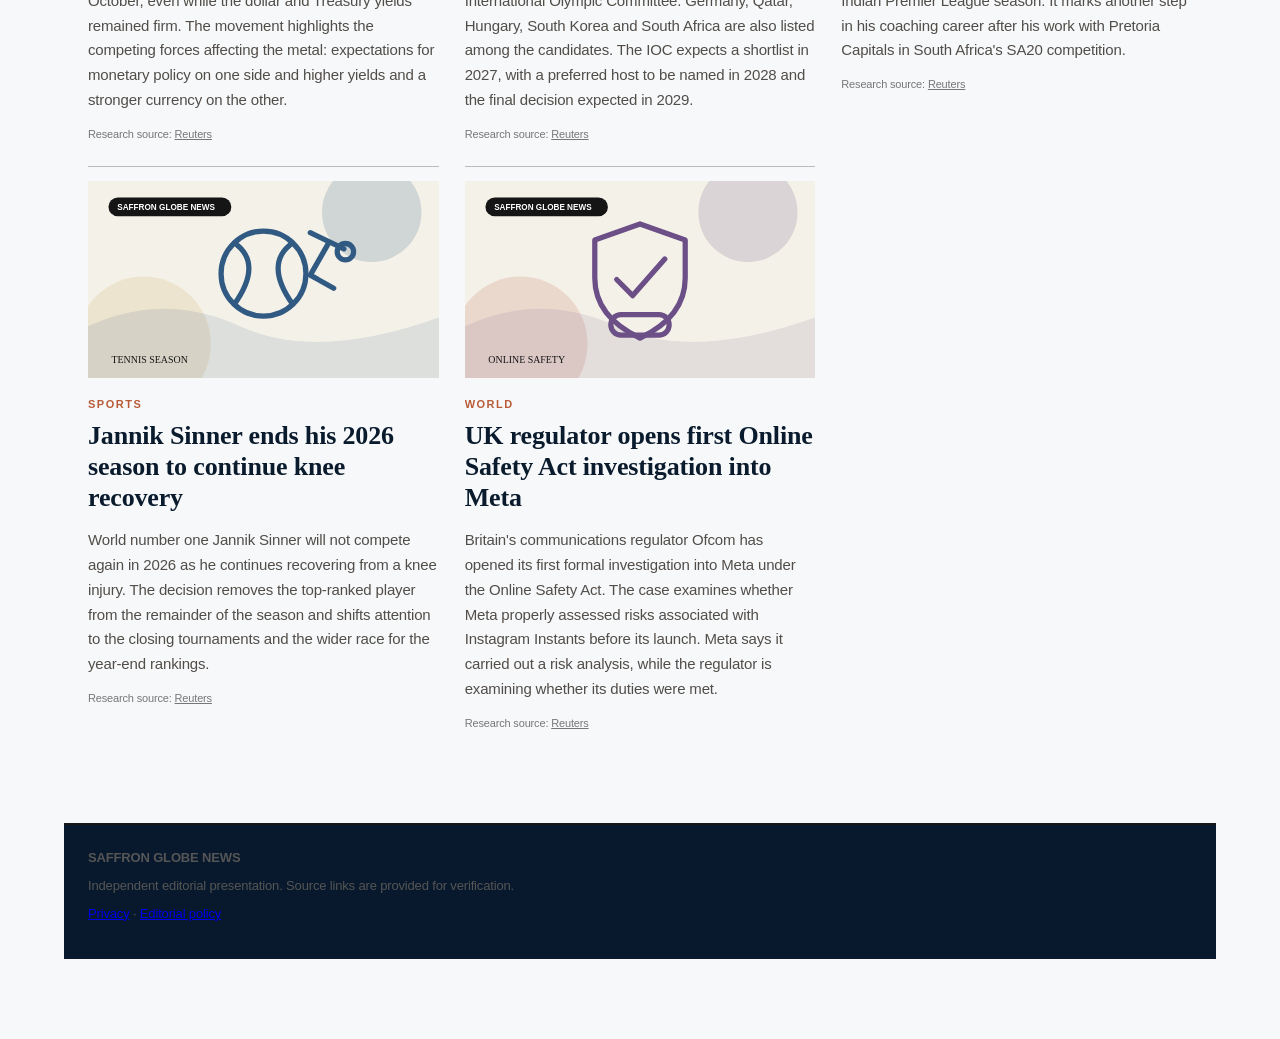
==== commit d199d6d4: "Rebuild homepage as a clean original SGN newsroom" ====
--- a/index.html
+++ b/index.html
@@ -1,291 +1,5 @@
-<!doctype html>
-<html lang="en">
-<head><meta charset="utf-8"><meta name="viewport" content="width=device-width,initial-scale=1">
-<title>Saffron Globe News | World News, Geopolitics, Business & Sports</title>
-<meta name="description" content="Saffron Globe News brings source-led world news, geopolitics, diplomacy, business, technology, sports and culture, with updated headlines and original source links.">
-<meta name="robots" content="index,follow,max-image-preview:large">
-<meta name="googlebot" content="index,follow,max-image-preview:large">
-<meta name="author" content="Saffron Globe News"><meta name="referrer" content="strict-origin-when-cross-origin"><meta name="theme-color" content="#071a2d">
-<link rel="canonical" href="https://parshantsharma29102005-hue.github.io/Saffron-globe-news/"><link rel="alternate" hreflang="en" href="https://parshantsharma29102005-hue.github.io/Saffron-globe-news/">
-<meta property="og:type" content="website">
-<meta property="og:title" content="Saffron Globe News | Global Affairs, Geopolitics & World News">
-<meta property="og:description" content="Source-led coverage of world affairs, geopolitics, diplomacy, security, markets, sports and culture.">
-<meta property="og:url" content="https://parshantsharma29102005-hue.github.io/Saffron-globe-news/">
-<meta property="og:site_name" content="Saffron Globe News"><meta property="og:image:alt" content="Saffron Globe News">
-<meta name="twitter:card" content="summary_large_image">
-<meta name="twitter:title" content="Saffron Globe News | Global Affairs, Geopolitics & World News">
-<meta name="twitter:description" content="Source-led coverage of world affairs, geopolitics, diplomacy, security, markets, sports and culture.">
-<meta property="og:image" content="https://parshantsharma29102005-hue.github.io/Saffron-globe-news/news-world.svg">
-<meta name="twitter:image" content="https://parshantsharma29102005-hue.github.io/Saffron-globe-news/news-world.svg">
-<link rel="alternate" type="application/rss+xml" title="Saffron Globe News RSS" href="rss.xml">
-<link rel="preconnect" href="https://fonts.googleapis.com"><link rel="preconnect" href="https://fonts.gstatic.com" crossorigin>
-<link href="https://fonts.googleapis.com/css2?family=DM+Sans:wght@400;500;600;700&family=Playfair+Display:wght@600;700;800&display=swap" rel="stylesheet">
-<link rel="stylesheet" href="style.css"><style>.site-brand{display:flex;align-items:center;gap:18px;text-decoration:none;color:inherit}.site-brand img{width:360px;height:auto;display:block;max-height:76px;object-fit:contain;background:#fff;border-radius:8px;padding:5px;box-shadow:0 2px 8px rgba(0,0,0,.14)}.brand-tagline{display:none}@media(max-width:700px){.site-brand img{width:245px;max-height:58px;padding:4px}}</style><link rel="manifest" href="manifest.webmanifest">
-<script async src="https://news.google.com/swg/js/v1/publisher.js"></script><meta name="theme-color" content="#1557a6"><link rel="icon" type="image/svg+xml" href="favicon.svg?v=4"><link rel="apple-touch-icon" href="favicon.svg?v=3"><link rel="shortcut icon" href="favicon.svg?v=4">
-<style>
-.quick-topics{max-width:1180px;margin:0 auto;padding:0 24px}.topic-nav{display:flex;gap:22px;align-items:center;padding:13px 0;border-bottom:1px solid #d5deea;overflow:auto;white-space:nowrap}.topic-nav span{font-size:10px;font-weight:800;letter-spacing:1.4px;color:#1557a6}.topic-nav a{font-size:12px;font-weight:700;color:#0b2340;text-decoration:none}.topic-nav a:hover{color:#1557a6}.most-read{max-width:1180px!important;margin:0 auto 20px!important;padding:45px 24px!important}.most-read-grid{display:grid;grid-template-columns:repeat(3,1fr);gap:18px}.most-read-grid article{background:#fff;border:1px solid #d5deea;border-top:3px solid #1557a6;padding:20px;display:grid;grid-template-columns:38px 1fr;gap:6px 12px}.most-read-grid b{font:700 26px "Playfair Display",serif;color:#1557a6}.most-read-grid a{font:700 19px/1.3 "Playfair Display",serif;color:#0b2340;text-decoration:none}.most-read-grid a:hover{color:#1557a6}.most-read-grid span{grid-column:2;color:#68788a;font-size:11px}.economy-grid article{border-top:3px solid #1557a6}.read-time{display:inline-block;background:#eaf2fb;color:#42627f;padding:4px 8px;border-radius:12px;margin-left:8px;font-size:11px}@media(max-width:800px){.most-read-grid{grid-template-columns:1fr}.quick-topics{padding:0 18px}.most-read{padding:35px 18px!important}}
-</style>
-<script type="application/ld+json" id="sgn-website-schema">{"@context":"https://schema.org","@type":"WebSite","name":"Saffron Globe News","url":"https://parshantsharma29102005-hue.github.io/Saffron-globe-news/","inLanguage":"en","potentialAction":{"@type":"SearchAction","target":{"@type":"EntryPoint","urlTemplate":"https://parshantsharma29102005-hue.github.io/Saffron-globe-news/?q={search_term_string}"},"query-input":"required name=search_term_string"}}</script>
-<script type="application/ld+json" id="sgn-site-schema">{"@context":"https://schema.org","@type":"NewsMediaOrganization","name":"Saffron Globe News","url":"https://parshantsharma29102005-hue.github.io/Saffron-globe-news/","logo":{"@type":"ImageObject","url":"https://parshantsharma29102005-hue.github.io/Saffron-globe-news/saffron-globe-logo.svg"},"description":"Source-led global news, geopolitics, diplomacy, security, markets, sports and culture.","inLanguage":"en","sameAs":[]}</script>
-<script async src="https://www.googletagmanager.com/gtag/js?id=G-8YSYJTRE4B"></script>
-<script>
-  window.dataLayer = window.dataLayer || [];
-  function gtag(){dataLayer.push(arguments);}
-  gtag('js', new Date());
-  gtag('config', 'G-8YSYJTRE4B');
-</script>
-</head>
-<body>
-<div class="top"><span id="dateLine">Global Desk</span><span>World · Geopolitics · Diplomacy · Security · Global Affairs</span></div>
-<header><a href="index.html" class="brand site-brand"><img src="saffron-globe-logo.svg" alt="Saffron Globe News"><span class="brand-tagline">The world in focus. Global affairs in context.</span></a><button id="menuBtn">☰</button>
-<nav id="nav"><a href="#latest">Home</a><a href="#latest">World</a><a href="#security">Security</a><a href="#diplomacy">Diplomacy</a><a href="#analysis">Analysis</a><a href="#entertainment">Entertainment</a><a href="#sports">Sports</a><a href="#markets">Markets</a><a href="#videos">Video</a><a href="archive.html">Archive</a><button id="searchBtn" aria-label="Search stories">Search</button></nav></header>
-<div class="editor-utility"><div class="utility-inner"><span><b>SGN GLOBAL DESK</b></span><span class="utility-sep">|</span><span>Independent · Source-led · Global</span><span class="utility-spacer"></span><span>Edition: India</span><span class="utility-sep">|</span><span class="utility-live"><i></i> Latest edition</span></div></div>
-<div class="breaking"><b>NEWSROOM</b> Global Desk · International reporting · English-language global affairs desk.<button id="themeToggle" class="theme-toggle" type="button" aria-label="Switch to dark mode">◐</button></div>
-<section class="live-rail" aria-label="Latest headlines"><div class="live-rail-label">LATEST HEADLINES</div><div class="live-rail-window"><div id="liveRailItems"><span>Loading latest headlines…</span></div></div></section>
-<main>
-<section class="quick-topics"><div class="topic-nav"><span>EXPLORE</span><a href="#latest">World</a><a href="#security">Security</a><a href="#diplomacy">Diplomacy</a><a href="#economy">Economy</a><a href="#analysis">Analysis</a><a href="#entertainment">Entertainment</a><a href="#sports">Sports</a><a href="#markets">Markets</a></div></section>
-
-<div class="hero-status"><span class="hero-status-dot"></span><span>EDITORIAL DESK</span><span>•</span><span>GLOBAL COVERAGE</span><span>•</span><span class="site-date-short"></span></div>
-<section class="hero editorial-hero"><div class="hero-intro"><label>THE GLOBAL BRIEF · <span class="site-date-short"></span></label><h1>The world in focus.<br><em>Geopolitics in context.</em></h1><p>Clear, source-led coverage of diplomacy, conflicts, security, trade and the decisions shaping international affairs.</p><a class="btn" href="#latest">Read today's stories →</a></div>
-<article class="feature"><div class="visual"><img src="https://commons.wikimedia.org/wiki/Special:Redirect/file/Rebeca_Grynspan_joins_women_leaders_at_Africa-Europe_Foundation_event_ahead_of_7th_AU-EU_Summit.jpg" alt="Women leaders at an Africa-Europe Foundation event"></div><div><label>GLOBAL DIPLOMACY · FILE PHOTO</label><h2>Diplomacy enters a period of sharper strategic realignment</h2><p>Governments are balancing security, trade and alliances as competing diplomatic initiatives reshape international relations.</p><a class="source" href="https://commons.wikimedia.org/wiki/File:Rebeca_Grynspan_joins_women_leaders_at_Africa-Europe_Foundation_event_ahead_of_7th_AU-EU_Summit.jpg" target="_blank" rel="noopener">Photo credit & license →</a></div></article></section>
-
-<div class="section-kicker">NEWSROOM / LATEST EDITION</div>
-<section id="latest" aria-labelledby="latest-heading"><div class="head"><h2 id="latest-heading">Latest World News</h2><span class="updated">Updated <span class="site-date"></span> · <span class="site-time"></span></span></div><div class="cards">
-<article><img class="thumbimg" src="https://commons.wikimedia.org/wiki/Special:Redirect/file/NATO_Secretary_General_Stoltenberg_Greets_Secretary_Tillerson_at_NATO_Headquarters_%2838853828431%29.jpg" alt="International diplomacy event"><label>RUSSIA · NATO · SECURITY</label><h3>Russia warns NATO of possible nuclear response over Kaliningrad</h3><p>Russia has warned NATO that it could respond with nuclear force if the alliance attempts to isolate Kaliningrad, according to Reuters. NATO has rejected the rhetoric and says its activities are defensive. The warning adds another layer of tension around the Baltic region.</p><a class="source" href="https://www.reuters.com/business/aerospace-defense/russia-issues-nuclear-warning-nato-tensions-rise-baltic-2026-09-30/" target="_blank" rel="noopener">Reuters source →</a></article>
-<article><img class="thumbimg" src="https://commons.wikimedia.org/wiki/Special:Redirect/file/U.S._Nuclear_Negotiations_With_Iran.jpg" alt="International summit"><label>US · IRAN · DIPLOMACY</label><h3>Iran receives US response as Qatar-mediated diplomacy continues</h3><p>Iran says it has received an official US response to its latest proposal aimed at easing the conflict. AP reports that the contents have not been publicly disclosed, while mediators continue trying to bridge differences over the Strait of Hormuz, sanctions and security measures.</p><a class="source" href="https://apnews.com/article/2c42d71d8a4be3443147cd65a6ee9193" target="_blank" rel="noopener">Full report · AP →</a></article>
-<article><img class="thumbimg" src="https://commons.wikimedia.org/wiki/Special:Redirect/file/Oil_Tanker_ship.jpg" alt="Women leaders at an international summit"><label>GLOBAL ECONOMY · ENERGY</label><h3>Oil rises as stalled diplomacy keeps markets under pressure</h3><p>Brent crude settled at $103.50 a barrel on September 30 after rising 91 cents, while US crude settled at $90.42. Reuters linked the move to stalled US-Iran diplomacy and tighter fuel markets.</p><a class="source" href="https://www.reuters.com/business/energy/oil-climbs-after-trump-denies-he-is-willing-ease-sanctions-iran-2026-09-30/" target="_blank" rel="noopener">Reuters source →</a></article>
-</div></section>
-
-<section class="daily-brief" aria-labelledby="daily-brief-heading"><div class="daily-brief-label">SGN 5-MINUTE WORLD BRIEF</div><h2 id="daily-brief-heading">What to know today</h2><p>Use the latest edition and archive together: the newest reports are updated hourly, while older coverage remains available below.</p><div class="brief-links"><a href="#latest">Latest headlines →</a><a href="archive.html">Browse the full archive →</a><a href="rss.xml">Subscribe via RSS →</a></div></section>
-<section id="archiveFeed"><div class="head"><h2 id="archive-heading">More World News</h2><span id="archiveStatus">Loading more stories…</span></div><div id="archiveGrid" class="archive-grid"></div><div id="archiveSentinel" class="archive-sentinel">Loading more stories…</div></section>
-<section id="security" class="split"><div><div class="head"><h2>Security & Conflict</h2></div><div class="list">
-<article><b>01</b><div><label>US · IRAN · DIPLOMACY</label><h3>Iran receives US feedback on a seven-day trust-building plan</h3><p>Iran has received a US response through Qatari mediators to a proposed seven-day plan intended to reduce tensions and restore normal maritime passage through the Strait of Hormuz. Reuters reports that the current discussions are focused on the sequence of steps rather than agreement on the plan itself. The outcome could influence both regional diplomacy and the security of one of the world's most important energy shipping routes.</p><a class="source" href="https://www.reuters.com/world/middle-east/iran-receives-us-feedback-seven-day-trust-building-plan-2026-09-30/" target="_blank" rel="noopener">Full report · Reuters →</a></div></article>
-<article><b>02</b><div><label>IRAQ · UNITED STATES</label><h3>US completes military withdrawal from Iraq</h3><p>The United States has completed its military withdrawal from Iraq, marking a significant change in the American military footprint in the region. Reuters reports that the departure comes as neighbouring governments reassess regional security arrangements amid wider tensions. The development is part of a broader shift in how Washington is positioning its forces across the Middle East.</p><a class="source" href="https://www.reuters.com/world/us-forces-exit-iraq-emboldening-irans-proxies-islamic-state-2026-09-30/" target="_blank" rel="noopener">Full report · Reuters →</a></div></article>
-</div></div><aside class="news-pulse"><div class="pulse-head"><span>NEWS PULSE</span><b>IN FOCUS</b></div>
-<article><img src="https://commons.wikimedia.org/wiki/Special:Redirect/file/Oil_Tanker_ship.jpg" alt="Oil tanker at sea"><div><label>ENERGY</label><h4>Oil markets remain sensitive to diplomatic developments</h4><p>Energy prices are being watched as geopolitical negotiations continue.</p></div></article>
-<article><img src="https://commons.wikimedia.org/wiki/Special:Redirect/file/U.S._Nuclear_Negotiations_With_Iran.jpg" alt="Diplomatic negotiations"><div><label>DIPLOMACY</label><h4>Diplomatic channels remain active</h4><p>International mediators continue working through complex regional issues.</p></div></article>
-<article><img src="https://commons.wikimedia.org/wiki/Special:Redirect/file/NATO_Secretary_General_Stoltenberg_Greets_Secretary_Tillerson_at_NATO_Headquarters_%2838853828431%29.jpg" alt="International security meeting"><div><label>SECURITY</label><h4>Security alliances remain under close watch</h4><p>Governments continue reviewing regional security arrangements.</p></div></article>
-</aside></section>
-
-<section id="diplomacy"><div class="head"><h2>Diplomacy & Power</h2></div><div class="business">
-<article><label>EUROPE</label><h3>France and Spain back stronger European coordination</h3><p>Paris and Madrid discussed European unity, trade policy and the prospect of closer ties with Britain.</p><a class="source" href="https://www.reuters.com/world/china/spain-france-align-welcoming-uk-back-eu-strengthening-china-trade-defences-2026-09-30/" target="_blank" rel="noopener">Reuters source →</a></article>
-<article><label>GLOBAL GOVERNANCE</label><h3>AI governance becomes a major diplomatic issue</h3><p>Governments and technology leaders are divided over how international rules should address AI risks and development.</p><a class="source" href="https://www.reuters.com/sustainability/tech-world-leaders-split-over-ai-2026-09-24/" target="_blank" rel="noopener">Reuters source →</a></article>
-<article><label>UN</label><h3>UN leadership faces a changing geopolitical landscape</h3><p>The organization is confronting conflicts, budget constraints and debates over its future diplomatic role.</p><a class="source" href="https://www.reuters.com/world/americas/six-big-takeaways-turbulent-week-un-diplomacy-2026-09-26/" target="_blank" rel="noopener">Reuters source →</a></article>
-</div></section>
-<section id="economy"><div class="head"><h2>Global Economy</h2></div><div class="business economy-grid"><article><label>ENERGY</label><h3>Energy markets remain sensitive to geopolitical uncertainty</h3><p>Oil, shipping and fuel markets continue to react to diplomatic developments and disruptions to major trade routes.</p></article><article><label>TRADE</label><h3>Trade policy becomes increasingly linked to strategic competition</h3><p>Governments are weighing tariffs, industrial policy and supply-chain security alongside traditional economic goals.</p></article><article><label>MARKETS</label><h3>Investors watch diplomacy for signals on global risk</h3><p>International markets are closely following conflicts, sanctions and negotiations that could alter economic conditions.</p></article></div></section>
-<section id="analysis"><div class="head"><h2>Global Analysis</h2></div><div class="sportnote"><label>EDITORIAL NOTE</label><h3>Context matters more than noise</h3><p>Saffron Globe News will separate verified reporting, attributed analysis and editorial context so international readers can follow complex geopolitical developments without sensationalism.</p></div></section>
-
-<section id="entertainment" class="choice-desk entertainment-desk">
-  <div class="choice-head"><div><span class="eyebrow">ENTERTAINMENT DESK</span><h2>Films & Celebrities</h2></div><p>Film releases, reviews, celebrity news and the stories shaping popular culture.</p></div>
-  <div class="choice-grid">
-    <article><div class="choice-image"><img src="https://images.unsplash.com/photo-1489599849927-2ee91cede3ba?auto=format&fit=crop&w=1000&q=80" alt="Cinema screen and film theatre"></div><label>FILMS · CINEMA</label><h3>What's new in cinema: releases, trailers and the stories behind the screen</h3><p>A dedicated place for film news, major releases, festival coverage and cinema culture.</p><a href="#entertainment">Explore Films →</a></article>
-    <article><div class="choice-image"><img src="https://images.unsplash.com/photo-1516280440614-37939bbacd81?auto=format&fit=crop&w=1000&q=80" alt="Celebrity microphone and stage"></div><label>CELEBRITIES</label><h3>Celebrity desk: interviews, appearances and entertainment industry news</h3><p>Follow notable public appearances, interviews, career moves and entertainment events.</p><a href="#entertainment">Explore Celebrities →</a></article>
-    <article><div class="choice-image"><img src="https://images.unsplash.com/photo-1485846234645-a62644f84728?auto=format&fit=crop&w=1000&q=80" alt="Movie production set"></div><label>REVIEWS & CULTURE</label><h3>Reviews, culture and the ideas influencing modern entertainment</h3><p>Coverage can expand into reviews, cinema culture, streaming and major entertainment trends.</p><a href="#entertainment">Explore Culture →</a></article>
-  </div>
-</section>
-
-<section id="sports" class="choice-desk sports-desk">
-  <div class="choice-head"><div><span class="eyebrow">SPORTS DESK</span><h2>Sports</h2></div><p>International sport, major competitions, teams, athletes and results.</p></div>
-  <div class="choice-grid">
-    <article><div class="choice-image"><img src="https://images.unsplash.com/photo-1461896836934-ffe607ba8211?auto=format&fit=crop&w=1000&q=80" alt="Athletics stadium"></div><label>GLOBAL SPORT</label><h3>World sport: the competitions and moments attracting global attention</h3><p>Build dedicated coverage for football, cricket, tennis, athletics and major international events.</p><a href="#sports">Explore Sports →</a></article>
-    <article><div class="choice-image"><img src="https://images.unsplash.com/photo-1540747913346-19e32dc3e97e?auto=format&fit=crop&w=1000&q=80" alt="Cricket stadium"></div><label>CRICKET</label><h3>Cricket desk: matches, tournaments, players and international updates</h3><p>A focused destination for cricket readers, with room for scores, fixtures and stories.</p><a href="#sports">Explore Cricket →</a></article>
-    <article><div class="choice-image"><img src="https://images.unsplash.com/photo-1554068865-24cecd4e34b8?auto=format&fit=crop&w=1000&q=80" alt="Tennis court"></div><label>FOOTBALL · TENNIS · MORE</label><h3>Follow your sport with dedicated topic coverage</h3><p>Separate sport categories make it easier for readers to jump directly to the competitions they follow.</p><a href="#sports">Explore More Sports →</a></article>
-  </div>
-</section>
-
-<section id="markets" class="choice-desk markets-desk">
-  <div class="choice-head"><div><span class="eyebrow">MARKETS DESK</span><h2>Stock Markets & Business</h2></div><p>Market news, companies, indices, commodities and the economic stories moving investors.</p></div>
-  <div class="market-ticker" aria-label="Market watch">
-  <div><span>NIFTY 50</span><strong>Market Watch</strong><small>Live market prices are not connected yet.</small></div>
-  <div><span>SENSEX</span><strong>Indian Markets</strong><small>Indices, companies and economic signals.</small></div>
-  <div><span>S&amp;P 500</span><strong>Global Markets</strong><small>Major benchmarks and commodities.</small></div>
-  <div><span>GOLD · OIL</span><strong>Commodities</strong><small>Energy and safe-haven market context.</small></div>
-</div>
-<div class="market-strip">
-    <div><span>GLOBAL MARKETS</span><strong>Market Watch</strong><small>Live market prices are not connected yet.</small></div>
-    <div><span>INDICES</span><strong>NIFTY · SENSEX · S&amp;P 500</strong><small>Track major benchmarks in one dedicated destination.</small></div>
-    <div><span>BUSINESS</span><strong>Companies · Economy · Trade</strong><small>Business reporting alongside market context.</small></div>
-  </div>
-  <div class="choice-grid market-cards">
-    <article><label>STOCKS</label><h3>Stocks & companies</h3><p>Company results, corporate developments, sector news and market-moving events.</p><a href="#markets">Explore Stocks →</a></article>
-    <article><label>MARKETS</label><h3>Indices & commodities</h3><p>Follow major indices, oil, gold, currencies and other global market indicators.</p><a href="#markets">Explore Markets →</a></article>
-    <article><label>PERSONAL FINANCE</label><h3>Money & investing</h3><p>Explain financial developments in clear language, with data and risk information clearly separated.</p><a href="#markets">Explore Money →</a></article>
-  </div>
-</section>
-
-<section id="videos" class="video-desk">
-  <div class="video-head">
-    <div><span class="eyebrow">WORLD VIDEO DESK</span><h2>World in Video</h2></div>
-    <p>Selected video reports from verified news publishers. Videos open directly from their original publisher on YouTube.</p>
-  </div>
-  <div class="video-grid">
-    <article class="video-feature">
-      <div class="video-frame"><iframe src="https://www.youtube.com/embed/RE3NuIRUDvU?rel=0" title="US and Iran begin talks seeking an end to six-week war — Reuters" loading="lazy" allow="accelerometer; autoplay; clipboard-write; encrypted-media; gyroscope; picture-in-picture; web-share" allowfullscreen></iframe></div>
-      <label>REUTERS · DIPLOMACY</label>
-      <h3>US and Iran begin talks seeking an end to the war</h3>
-      <p>A Reuters video report covering U.S.-Iran diplomacy and the wider international implications of the conflict.</p>
-      <a class="video-link" href="https://www.youtube.com/watch?v=RE3NuIRUDvU" target="_blank" rel="noopener">Watch on Reuters · YouTube →</a>
-    </article>
-    <article class="video-card">
-      <div class="video-frame"><iframe src="https://www.youtube.com/embed/1IJ8KqDAvRo?rel=0" title="Iran warns it may target US hideouts in UAE — Reuters" loading="lazy" allow="accelerometer; autoplay; clipboard-write; encrypted-media; gyroscope; picture-in-picture; web-share" allowfullscreen></iframe></div>
-      <label>REUTERS · MIDDLE EAST</label>
-      <h3>Iran tensions and disruption to Gulf energy markets</h3>
-      <a class="video-link" href="https://www.youtube.com/watch?v=1IJ8KqDAvRo" target="_blank" rel="noopener">Watch on Reuters · YouTube →</a>
-    </article>
-    <article class="video-card">
-      <div class="video-frame"><iframe src="https://www.youtube.com/embed/kFMChUDL23s?rel=0" title="Ukraine and NATO security tensions — video report" loading="lazy" allow="accelerometer; autoplay; clipboard-write; encrypted-media; gyroscope; picture-in-picture; web-share" allowfullscreen></iframe></div>
-      <label>WORLD SECURITY · VIDEO</label>
-      <h3>Ukraine war and NATO security tensions</h3>
-      <a class="video-link" href="https://www.youtube.com/watch?v=kFMChUDL23s" target="_blank" rel="noopener">Watch video →</a>
-    </article>
-  </div>
-</section>
-
-<section id="todayspaper" class="todays-paper">
-  <div class="paper-toolbar">
-    <div><span class="eyebrow">THE DAILY EDITION</span><h2>Today's Newspaper</h2><p>All stories currently published on Saffron Globe News, arranged like a traditional front page.</p></div>
-    <div class="paper-date"><strong class="site-date"></strong><span class="site-time"></span></div>
-  </div>
-  <div class="paper-sheet" id="dailyPaper">
-    <div class="paper-masthead">
-      <div class="paper-kicker">INTERNATIONAL EDITION · GLOBAL DESK</div>
-      <div class="paper-name">SAFFRON GLOBE</div>
-      <div class="paper-sub">World · Security · Diplomacy · Economy · Culture · Sport · Markets</div>
-    </div>
-    <div class="paper-rule"></div>
-    <div class="paper-layout">
-      <div class="paper-main">
-        <div class="paper-label">TODAY'S LEAD</div>
-        <article class="paper-lead"><div class="paper-photo"><img alt=""></div><div><h3></h3><p></p><span class="paper-source"></span></div></article>
-        <div class="paper-columns">
-          <article><span class="paper-section"></span><h4></h4><p></p></article>
-          <article><span class="paper-section"></span><h4></h4><p></p></article>
-          <article><span class="paper-section"></span><h4></h4><p></p></article>
-        </div>
-      </div>
-      <aside class="paper-sidebar">
-        <div class="paper-label">IN BRIEF</div>
-        <div id="paperBriefs"></div>
-        <div class="paper-box"><strong>PUZZLE PAGE</strong><span>Crossword · Word Search · Sudoku</span><a href="#puzzles">Turn to puzzles →</a></div>
-      </aside>
-    </div>
-    <div class="paper-footerline"><span>SAFFRON GLOBE NEWS</span><span class="site-date"></span><span>PAGE 1 · THE WORLD</span></div>
-  </div>
-  <div class="paper-actions"><button type="button" id="printPaper">Print today's edition</button><span>Print view automatically formats the edition for paper.</span></div>
-</section>
-
-<section id="puzzles" class="puzzle-desk">
-  <div class="puzzle-head"><div><span class="eyebrow">THE PUZZLE PAGE</span><h2>Today's Newspaper Puzzles</h2></div><p>A small daily brain break, designed in the style of a traditional newspaper puzzle page.</p></div>
-  <div class="puzzle-grid">
-    <article class="puzzle-card crossword-card">
-      <div class="puzzle-card-head"><div><label>MINI CROSSWORD</label><h3>Global Brief Crossword</h3></div><span class="puzzle-number">01</span></div>
-      <div class="crossword" aria-label="Mini crossword grid">
-        <div class="cw-cell black"></div><div class="cw-cell"><span>1</span><input maxlength="1" data-answer="U" aria-label="Crossword 1"></div><div class="cw-cell"><span>2</span><input maxlength="1" data-answer="N" aria-label="Crossword 2"></div><div class="cw-cell"><span>3</span><input maxlength="1" data-answer="I" aria-label="Crossword 3"></div><div class="cw-cell"><span>4</span><input maxlength="1" data-answer="T" aria-label="Crossword 4"></div>
-        <div class="cw-cell"><span>5</span><input maxlength="1" data-answer="A" aria-label="Crossword 5"></div><div class="cw-cell"><input maxlength="1" data-answer="S" aria-label="Crossword 6"></div><div class="cw-cell"><input maxlength="1" data-answer="I" aria-label="Crossword 7"></div><div class="cw-cell"><input maxlength="1" data-answer="A" aria-label="Crossword 8"></div><div class="cw-cell black"></div>
-        <div class="cw-cell"><span>6</span><input maxlength="1" data-answer="T" aria-label="Crossword 9"></div><div class="cw-cell"><input maxlength="1" data-answer="R" aria-label="Crossword 10"></div><div class="cw-cell"><input maxlength="1" data-answer="A" aria-label="Crossword 11"></div><div class="cw-cell"><input maxlength="1" data-answer="D" aria-label="Crossword 12"></div><div class="cw-cell"><input maxlength="1" data-answer="E" aria-label="Crossword 13"></div>
-        <div class="cw-cell"><span>7</span><input maxlength="1" data-answer="G" aria-label="Crossword 14"></div><div class="cw-cell"><input maxlength="1" data-answer="L" aria-label="Crossword 15"></div><div class="cw-cell"><input maxlength="1" data-answer="O" aria-label="Crossword 16"></div><div class="cw-cell"><input maxlength="1" data-answer="B" aria-label="Crossword 17"></div><div class="cw-cell"><input maxlength="1" data-answer="E" aria-label="Crossword 18"></div>
-      </div>
-      <div class="clues"><div><b>Across</b><p>1. A single political or economic grouping (4)</p><p>5. Large region of the world (4)</p><p>6. Exchange of goods across borders (5)</p><p>7. The world, in brief (5)</p></div><div><b>Down</b><p>1. A political grouping or alliance (4)</p><p>2. A region or continent (4)</p><p>3. Buying and selling between countries (5)</p></div></div>
-      <div class="puzzle-actions"><button type="button" class="puzzle-check" data-puzzle="crossword">Check answers</button><button type="button" class="puzzle-reset" data-puzzle="crossword">Clear</button><span class="puzzle-result" id="crosswordResult"></span></div>
-    </article>
-    <article class="puzzle-card word-card">
-      <div class="puzzle-card-head"><div><label>WORD SEARCH</label><h3>World Desk Search</h3></div><span class="puzzle-number">02</span></div>
-      <p class="puzzle-intro">Find these five words hidden across the grid: <strong>WORLD · PEACE · TRADE · ASIA · NEWS</strong></p>
-      <div class="word-grid" aria-label="Word search puzzle">
-        <button>W</button><button>O</button><button>R</button><button>L</button><button>D</button><button>A</button>
-        <button>X</button><button>P</button><button>E</button><button>A</button><button>C</button><button>E</button>
-        <button>T</button><button>R</button><button>A</button><button>D</button><button>E</button><button>N</button>
-        <button>A</button><button>S</button><button>I</button><button>A</button><button>M</button><button>W</button>
-        <button>N</button><button>E</button><button>W</button><button>S</button><button>R</button><button>O</button>
-        <button>B</button><button>L</button><button>U</button><button>E</button><button>G</button><button>O</button>
-      </div>
-      <p class="word-note">Tip: words run horizontally in today's easy edition.</p>
-      <div class="puzzle-actions"><button type="button" class="word-reveal">Reveal words</button><span class="puzzle-result" id="wordResult"></span></div>
-    </article>
-    <article class="puzzle-card sudoku-card">
-      <div class="puzzle-card-head"><div><label>QUICK SUDOKU</label><h3>5-Minute Grid</h3></div><span class="puzzle-number">03</span></div>
-      <div class="sudoku-grid" aria-label="Mini sudoku puzzle">
-        <input value="1" readonly><input value="" maxlength="1" data-sudoku="2"><input value="3" readonly><input value="4" readonly><input value="" maxlength="1" data-sudoku="5"><input value="6" readonly>
-        <input value="" maxlength="1" data-sudoku="7"><input value="2" readonly><input value="" maxlength="1" data-sudoku="9"><input value="3" readonly><input value="" maxlength="1" data-sudoku="11"><input value="5" readonly>
-        <input value="2" readonly><input value="3" readonly><input value="" maxlength="1" data-sudoku="15"><input value="" maxlength="1" data-sudoku="16"><input value="5" readonly><input value="" maxlength="1" data-sudoku="18">
-        <input value="3" readonly><input value="" maxlength="1" data-sudoku="20"><input value="5" readonly><input value="6" readonly><input value="" maxlength="1" data-sudoku="23"><input value="1" readonly>
-        <input value="" maxlength="1" data-sudoku="25"><input value="5" readonly><input value="" maxlength="1" data-sudoku="27"><input value="1" readonly><input value="2" readonly><input value="" maxlength="1" data-sudoku="30">
-        <input value="6" readonly><input value="" maxlength="1" data-sudoku="32"><input value="1" readonly><input value="" maxlength="1" data-sudoku="34"><input value="3" readonly><input value="4" readonly>
-      </div>
-      <p class="sudoku-note">Fill each row with 1–6 without repeating a number.</p>
-      <div class="puzzle-actions"><button type="button" class="sudoku-check">Check row</button><span class="puzzle-result" id="sudokuResult"></span></div>
-    </article>
-  </div>
-</section>
-
-<section class="most-read"><div class="head"><h2>Most Read</h2><span class="updated">Global Desk</span></div><div class="most-read-grid"><article><b>01</b><a href="article.html?story=0">Russia warns NATO of possible nuclear response over Kaliningrad</a><span>World · Security</span></article><article><b>02</b><a href="article.html?story=1">Iran receives US response as Qatar-mediated diplomacy continues</a><span>Middle East · Diplomacy</span></article><article><b>03</b><a href="article.html?story=2">Oil rises as stalled diplomacy keeps markets under pressure</a><span>Global Economy</span></article></div></section>
-<section class="newsletter"><div><label>THE GLOBE BRIEF</label><h2>Important stories.<br>Delivered simply.</h2></div><form id="subscribe"><input type="email" placeholder="Your email address" required><button>Subscribe</button></form></section>
-<section class="news-feed"><div class="section-head"><div><span class="eyebrow">LIVE WORLD DESK</span><h2>World News — Latest</h2></div><p>Long-form, source-led international coverage. Stories are grouped by region and subject so readers can keep moving through the day's major developments.</p></div>
-<div class="ticker-row"><span>JUST IN</span><b>Middle East</b><b>Europe</b><b>Asia-Pacific</b><b>Africa</b><b>Americas</b><b>Global Economy</b></div>
-<div class="news-grid">
-<article><label>MIDDLE EAST · DIPLOMACY</label><h3>US-Iran talks remain unresolved as mediators search for a path forward</h3><p>Iran has confirmed receiving an official US response to its latest proposal for ending the war, while details of the response remain undisclosed. AP reports that Iranian officials passed the reply to President Masoud Pezeshkian after indirect contacts during the UN General Assembly. Mediators are continuing to work on a framework involving the Strait of Hormuz, sanctions and other security issues.</p><a class="source" href="https://apnews.com/article/2c42d71d8a4be3443147cd65a6ee9193" target="_blank" rel="noopener">Full report · AP →</a></article>
-<article><label>ENERGY · GLOBAL MARKETS</label><h3>Oil climbs as stalled diplomacy keeps energy markets on edge</h3><p>Oil prices rose on September 30 as markets reacted to stalled US-Iran talks and tighter fuel markets. Reuters reported Brent at $103.50 a barrel at the close of the November contract, while US crude settled at $90.42. The moves show how diplomatic uncertainty can quickly affect energy costs, shipping and inflation expectations far beyond the immediate conflict zone.</p><a class="source" href="https://www.reuters.com/business/energy/oil-climbs-after-trump-denies-he-is-willing-ease-sanctions-iran-2026-09-30/" target="_blank" rel="noopener">Full report · Reuters →</a></article>
-<article><label>RUSSIA · ENERGY · TRADE</label><h3>Russia extends diesel export restrictions through October</h3><p>Russia has extended its diesel export ban until the end of October as domestic fuel supplies remain under pressure. Reuters reports that Ukrainian attacks on Russian oil refineries have contributed to supply disruptions, while the wider Iran and Ukraine conflicts are adding stress to global fuel markets. The restrictions could keep pressure on international diesel prices and shipping costs.</p><a class="source" href="https://www.reuters.com/business/energy/russia-extends-diesel-export-ban-until-end-october-2026-09-30/" target="_blank" rel="noopener">Reuters source →</a></article>
-<article><label>EUROPE · TRADE · POLITICS</label><h3>France and Spain seek stronger European trade protections</h3><p>French President Emmanuel Macron and Spanish Prime Minister Pedro Sanchez have called for stronger European trade defences, particularly around competition from China. Reuters reports that the leaders also discussed European budget pressures, relations with Britain and the need for greater coordination among EU governments. The debate comes as Europe tries to balance industrial protection with its trading relationships.</p><a class="source" href="https://www.reuters.com/world/china/spain-france-align-welcoming-uk-back-eu-strengthening-china-trade-defences-2026-09-30/" target="_blank" rel="noopener">Reuters source →</a></article>
-<article><label>UNITED STATES · TRADE LAW</label><h3>US trade court examines the legality of new global tariffs</h3><p>The US Court of International Trade is reviewing the legality of new tariffs imposed by the Trump administration on imports from dozens of countries. Reuters reports that challengers argue the administration did not follow required procedures, while the Justice Department says the government carried out sufficient evaluation. A ruling could determine how the tariffs are applied and what legal authority the administration can use.</p><a class="source" href="https://www.reuters.com/world/us/us-trade-court-weigh-challenge-trumps-forced-labor-tariffs-2026-09-30/" target="_blank" rel="noopener">Reuters source →</a></article>
-<article><label>YEMEN · RED SEA · SHIPPING</label><h3>UN envoy works to contain renewed fighting around the Red Sea</h3><p>UN envoy Hans Grundberg has met Houthi negotiators in Muscat and officials in Saudi Arabia in an effort to prevent a wider escalation in Yemen. AP reports that renewed fighting and control of strategic coastal areas are creating additional risks for maritime trade through the Bab el-Mandeb Strait. Diplomats are trying to separate the Yemen negotiations from the wider regional conflict.</p><a class="source" href="https://apnews.com/article/049d586b6e8ca0a0394bc013e3322da3" target="_blank" rel="noopener">Full report · AP →</a></article>
-<article><label>UKRAINE · RUSSIA · WAR</label><h3>Deadly strikes keep Ukraine war at the centre of European security</h3><p>Russia and Ukraine exchanged deadly strikes in recent days, with attacks reported in several Ukrainian cities and Russian-controlled areas. AP reports that the violence followed diplomatic discussions at the UN, while concerns about critical infrastructure and the Zaporizhzhia nuclear plant remain part of the wider security picture. European governments continue to debate military support and long-term defence planning.</p><a class="source" href="https://apnews.com/article/f91ac88ee287bad2a3c99d2608975f53" target="_blank" rel="noopener">Full report · AP →</a></article>
-<article><label>GULF · AVIATION · WAR IMPACT</label><h3>Qatar Airways changes fleet strategy as Iran war disrupts regional aviation</h3><p>The prolonged Iran war is affecting Gulf aviation, with Qatar Airways retiring its last Airbus A330 passenger aircraft and seconding some pilots to Rwanda's flag carrier, according to Reuters. The airline changes come as jet fuel prices have risen sharply and regional flight operations face continued uncertainty. The effects illustrate how conflict can reach far beyond military and diplomatic institutions.</p><a class="source" href="https://www.reuters.com/business/aerospace-defense/qatar-airways-retires-idle-a330s-sends-pilots-rwandair-iran-war-drags-2026-09-25/" target="_blank" rel="noopener">Reuters source →</a></article>
-<article><label>UN · GLOBAL GOVERNANCE</label><h3>A turbulent UN week leaves diplomacy with more questions than answers</h3><p>The latest UN General Assembly produced several important diplomatic contacts but few immediate breakthroughs. Reuters reports that US-Iran discussions, possible limited ceasefire ideas around Ukraine, AI governance and Sudan all featured prominently. The UN is also dealing with financial constraints and a leadership transition as Secretary-General António Guterres prepares to leave office at the end of the year.</p><a class="source" href="https://www.reuters.com/world/americas/six-big-takeaways-turbulent-week-un-diplomacy-2026-09-26/" target="_blank" rel="noopener">Reuters source →</a></article>
-<article><label>GLOBAL TECHNOLOGY · AI</label><h3>AI governance moves from technology debate into international diplomacy</h3><p>Artificial intelligence is increasingly being discussed alongside traditional security and foreign-policy issues. Reuters reported that governments and technology leaders used the UN week to debate international cooperation, AI security breaches and the rules that should govern rapidly developing systems. The discussion connects technology policy with questions of national security, economic competition and global standards.</p><a class="source" href="https://www.reuters.com/world/americas/six-big-takeaways-turbulent-week-un-diplomacy-2026-09-26/" target="_blank" rel="noopener">Reuters source →</a></article>
-<article><label>GULF · SECURITY</label><h3>Gulf states reassess security arrangements as US military role changes</h3><p>Reuters reports that Gulf governments are considering alternative security frameworks as the United States reduces parts of its military involvement in the region. Qatar has proposed a regional security plan involving Iran, while Saudi Arabia and the UAE are also pursuing diplomatic channels. The changes could reshape how Gulf states approach defence, regional deterrence and economic security.</p><a class="source" href="https://www.reuters.com/world/middle-east/is-us-security-umbrella-closing-2026-09-30/" target="_blank" rel="noopener">Reuters source →</a></article>
-<article><label>EUROPE · STRATEGY</label><h3>European governments debate how to strengthen collective defence</h3><p>Security planning across Europe is increasingly shaped by the continuing war in Ukraine and concerns about hybrid threats, critical infrastructure and defence readiness. Governments are discussing procurement, coordination and longer-term support for Ukraine while also responding to pressure on national budgets. The debate is influencing Europe's relationship with NATO and its own emerging defence capabilities.</p><a class="source" href="https://apnews.com/article/f91ac88ee287bad2a3c99d2608975f53" target="_blank" rel="noopener">Background coverage · AP →</a></article>
-<article><label>GLOBAL ECONOMY · RISK</label><h3>Geopolitical shocks are feeding into prices, shipping and investment</h3><p>Energy disruptions, conflict-related shipping risks and trade restrictions are increasingly connecting geopolitical events to everyday economic decisions. Recent oil movements show how quickly markets react to developments in diplomacy, while fuel and freight costs can affect businesses far from conflict zones. For international investors and policymakers, geopolitical risk is becoming a more important part of economic planning.</p><a class="source" href="https://www.reuters.com/business/energy/oil-climbs-after-trump-denies-he-is-willing-ease-sanctions-iran-2026-09-30/" target="_blank" rel="noopener">Source analysis · Reuters →</a></article>
-
-<article><label>ASIA-PACIFIC · KOREAN PENINSULA</label><h3>North Korea rejects findings over DMZ mine blast</h3><p>North Korea has rejected South Korean claims over a mine explosion that injured three South Korean soldiers. Reuters reports that a joint South Korean-UN Command investigation found an active North Korean mine and assessed the incident as a violation of the Korean War armistice. The dispute adds another point of friction on the heavily fortified peninsula.</p><a class="source" href="https://www.reuters.com/world/asia-pacific/north-korea-says-south-korea-pay-price-shifting-blame-mine-blast-kcna-says-2026-09-29/" target="_blank" rel="noopener">Full report · Reuters →</a></article>
-<article><label>ARCTIC · US · DENMARK</label><h3>US, Greenland and Denmark sign Arctic security agreement</h3><p>The United States, Greenland and Denmark signed an agreement allowing a larger US military presence on Greenland. Reuters reports that the deal stops short of US territorial ambitions and is intended to address security concerns in the strategically important Arctic and North Atlantic.</p><a class="source" href="https://www.reuters.com/world/europe/trump-denmark-greenland-sign-deal-bid-end-arctic-standoff-2026-09-22/" target="_blank" rel="noopener">Full report · Reuters →</a></article>
-<article><label>EUROPE · GOVERNANCE</label><h3>US withdraws from European anti-corruption body</h3><p>The United States has withdrawn from the Council of Europe's Group of States against Corruption, or GRECO. AP reports that Washington cited inefficiency and policy misalignment, while the Council of Europe expressed regret. The move is another notable development in US relations with European multilateral institutions.</p><a class="source" href="https://apnews.com/article/31f7f0e4bba7bf26dfc99cd2c3a20d16" target="_blank" rel="noopener">Full report · AP →</a></article>
-<article><label>GLOBAL GOVERNANCE · UN</label><h3>UN reform debate intensifies after leaders' week in New York</h3><p>More than 150 world leaders used the 2026 UN General Assembly to discuss the organization's effectiveness, representation and future role. AP reports that calls included greater representation for Africa and other underrepresented groups, alongside broader debate over the Security Council veto system.</p><a class="source" href="https://apnews.com/article/9998d2175f7a3b47301497f74c7aad2d" target="_blank" rel="noopener">Full report · AP →</a></article>
-<article><label>TECHNOLOGY · SECURITY · US</label><h3>Major technology companies sign voluntary AI safety accord</h3><p>Several major technology companies have signed a voluntary agreement covering internal and external reviews of AI development. AP reports that the initiative is intended to establish shared safety practices while governments continue debating how AI should be governed internationally.</p><a class="source" href="https://apnews.com/article/c6dd26d8e67270db543c37ac3762acd9" target="_blank" rel="noopener">Full report · AP →</a></article>
-<article><label>UKRAINE · ENERGY · SECURITY</label><h3>Russia escalates strikes against Ukraine's energy infrastructure</h3><p>Reports from September 30 described a major Russian air campaign against Ukrainian energy facilities. The attacks come ahead of winter and add pressure to Ukraine's electricity and heating systems. The development remains closely tied to European security planning and the wider war's impact on critical infrastructure.</p><a class="source" href="https://moderndiplomacy.eu/2026/09/30/russia-escalates-strikes-on-ukraines-energy-grid-ahead-of-winter/" target="_blank" rel="noopener">Background report →</a></article>
-</div></section></main>
-<section id="newsletterPro" class="newsletter-pro"><div><span class="eyebrow">THE DAILY BRIEF</span><h2>Get the world in focus.</h2><p>A concise global-news briefing designed for readers who want the important stories without the noise.</p></div><div class="newsletter-note" role="status"><strong>Newsletter delivery is coming soon.</strong><span>The signup service is not connected yet, so no email address is collected on this page.</span></div></section>
-
-<footer class="pro-footer">
-<div class="footer-brand"><strong>SAFFRON GLOBE NEWS</strong><span>The world in focus. Global affairs in context.</span></div>
-<div class="footer-cols">
-<div><b>SECTIONS</b><a href="#latest">World</a><a href="#security">Security</a><a href="#diplomacy">Diplomacy</a><a href="#analysis">Analysis</a></div>
-<div><b>MORE</b><a href="#entertainment">Entertainment</a><a href="#sports">Sports</a><a href="#markets">Markets</a><a href="#videos">Video</a></div>
-<div><b>PUBLICATION</b><a href="#todayspaper">Today's Newspaper</a><a href="#puzzles">Puzzles</a><a href="#newsletterPro">Newsletter</a><a href="#latest">Latest News</a><a href="editorial.html">Editorial Policy</a><a href="privacy.html">Privacy</a></div>
-</div>
-<div class="footer-bottom"><span>© 2026 Saffron Globe News</span><span>Independent international news project · Source attribution provided for transparency.</span></div>
-</footer>
-<button id="backTop" class="back-top" type="button" aria-label="Back to top">↑</button>
-<div id="searchPanel" class="search-panel" aria-hidden="true"><div class="search-box" role="dialog" aria-modal="true" aria-labelledby="searchTitle"><button id="closeSearch" aria-label="Close search">×</button><label>SEARCH THE GLOBE</label><h2 id="searchTitle">Find a story</h2><input id="siteSearch" type="search" placeholder="Search headlines, topics or regions…" autocomplete="off" enterkeyhint="search"><div id="searchResults" class="search-results" aria-live="polite"></div></div></div><script src="script.js"></script>
-
-<script id="sgn-home-schema" type="application/ld+json">
-{"@context":"https://schema.org","@type":"NewsMediaOrganization","name":"Saffron Globe News","alternateName":"SGN","description":"Independent, source-led global news covering world affairs, diplomacy, security, markets, culture and sport.","url":"https://parshantsharma29102005-hue.github.io/Saffron-globe-news/","logo":"https://parshantsharma29102005-hue.github.io/Saffron-globe-news/favicon.svg"}
-</script>
-<script>
-/* SGN readership layer: locally tracks article clicks and updates Most Read without sending personal data anywhere. */
-(function(){
-  const KEY="sgn-read-counts-v1";
-  function get(){try{return JSON.parse(localStorage.getItem(KEY)||"{}")}catch{return {}}}
-  function save(v){try{localStorage.setItem(KEY,JSON.stringify(v))}catch{}}
-  function titleOf(a){return (a?.querySelector("h3,h2")?.textContent||"").replace(/\s+/g," ").trim()}
-  function hrefOf(a){return a?.querySelector("h3 a,h2 a")?.getAttribute("href")||""}
-  document.addEventListener("click",e=>{
-    const a=e.target.closest("main article a[href]"); if(!a)return;
-    const href=a.getAttribute("href")||""; if(!href.includes("article.html?"))return;
-    const counts=get(); counts[href]=(counts[href]||0)+1; save(counts);
-  });
-  function render(){
-    const box=document.querySelector(".most-read-grid"); if(!box)return;
-    const counts=get();
-    const articles=[...document.querySelectorAll("main article")].filter(a=>!a.closest("#todayspaper")&&!a.classList.contains("puzzle-card")&&!a.classList.contains("video-card")&&!a.classList.contains("video-feature"));
-    const unique=[]; const seen=new Set();
-    articles.forEach(a=>{const h=hrefOf(a),t=titleOf(a);if(h&&t&&!seen.has(h)){seen.add(h);unique.push({href:h,title:t,label:(a.querySelector("label")?.textContent||"WORLD").trim(),count:counts[h]||0})}});
-    unique.sort((a,b)=>b.count-a.count);
-    const selected=(unique.some(x=>x.count>0)?unique.filter(x=>x.count>0):unique).slice(0,6);
-    box.innerHTML=selected.map((x,i)=>'<article><b>'+String(i+1).padStart(2,"0")+'</b><a href="'+x.href+'">'+x.title+'</a><span>'+x.label+(x.count?' · '+x.count+' reads':' · SGN desk')+'</span></article>').join("");
-  }
-  window.addEventListener("newsFeedUpdated",()=>setTimeout(render,50));
-  setTimeout(render,400);
-})();
-</script>
-</body></html>+<!doctype html><html lang="en"><head><meta charset="utf-8"><meta name="viewport" content="width=device-width,initial-scale=1"><title>Saffron Globe News | Independent Global News</title><meta name="description" content="Saffron Globe News publishes independently written global news briefs, analysis and original editorial illustrations."><meta name="robots" content="index,follow"><meta name="author" content="Saffron Globe News"><link rel="icon" href="favicon.svg"><link rel="stylesheet" href="style.css"><style>
+.clean-wrap{max-width:1200px;margin:auto;padding:45px 24px 80px}.clean-hero{padding:55px 0 35px;border-bottom:3px solid #171717}.clean-hero h1{font:800 58px/1.02 "Playfair Display",serif;margin:10px 0}.clean-hero p{max-width:720px;font-size:18px;line-height:1.7;color:#5f5a53}.clean-grid{display:grid;grid-template-columns:repeat(3,1fr);gap:26px;margin-top:35px}.clean-card{border-top:1px solid #bbb;padding-top:14px}.clean-card img{width:100%;aspect-ratio:16/9;object-fit:cover;display:block;margin-bottom:16px}.clean-card label{font-size:11px;letter-spacing:1.5px;font-weight:800;color:#b85c38}.clean-card h2{font:700 26px/1.2 "Playfair Display",serif;margin:8px 0}.clean-card h2 a{color:inherit;text-decoration:none}.clean-card p{font-size:15px;line-height:1.65;color:#514d48}.source-note{font-size:11px;color:#777}.source-note a{color:inherit}.clean-top{background:#171717;color:#fff;padding:10px 24px;font-size:12px;letter-spacing:.8px}.clean-nav{max-width:1200px;margin:auto;display:flex;justify-content:space-between;align-items:center;padding:20px 24px}.clean-nav a{color:inherit;text-decoration:none;font-weight:700}.clean-nav img{width:230px}.clean-footer{border-top:2px solid #171717;margin-top:60px;padding-top:25px;color:#555;font-size:13px}@media(max-width:850px){.clean-grid{grid-template-columns:1fr 1fr}.clean-hero h1{font-size:44px}}@media(max-width:560px){.clean-grid{grid-template-columns:1fr}.clean-nav img{width:180px}}
+</style></head><body><div class="clean-top">SAFFRON GLOBE NEWS · INDEPENDENT EDITORIAL DESK</div><header class="clean-nav"><a href="index.html"><img src="saffron-globe-logo.svg" alt="Saffron Globe News"></a><a href="editorial.html">Editorial policy</a></header><main class="clean-wrap"><section class="clean-hero"><label>NEW EDITION · OCTOBER 6, 2026</label><h1>Global news, written for Saffron Globe.</h1><p>We research current events, write our own briefs and analysis, and use original Saffron Globe News editorial illustrations. External sources are linked for verification; their article text and photographs are not republished here.</p></section><section id="news" class="clean-grid" aria-live="polite"><p>Loading the latest edition…</p></section><footer class="clean-footer"><strong>SAFFRON GLOBE NEWS</strong><p>Independent editorial presentation. Source links are provided for verification.</p><p><a href="privacy.html">Privacy</a> · <a href="editorial.html">Editorial policy</a></p></footer></main><script>
+(async()=>{const grid=document.getElementById("news");try{const r=await fetch("data/news.json",{cache:"no-store"});const d=await r.json();grid.innerHTML=(d.stories||[]).map(s=>'<article class="clean-card"><img src="'+s.image+'" alt="'+esc(s.title)+'"><label>'+esc(s.category||"NEWS").toUpperCase()+'</label><h2><a href="article.html?auto='+encodeURIComponent(s.id)+'">'+esc(s.title)+'</a></h2><p>'+esc(s.description)+'</p><div class="source-note">Research source: <a href="'+esc(s.url)+'" target="_blank" rel="noopener noreferrer">'+esc(s.source||"External source")+'</a></div></article>').join("")}catch(e){grid.innerHTML="<p>The latest edition is temporarily unavailable.</p>"}function esc(v){return String(v??"").replace(/[&<>"']/g,c=>({"&":"&amp;","<":"&lt;",">":"&gt;",'"':"&quot;","'":"&#39;"}[c]))}})();
+</script></body></html>
